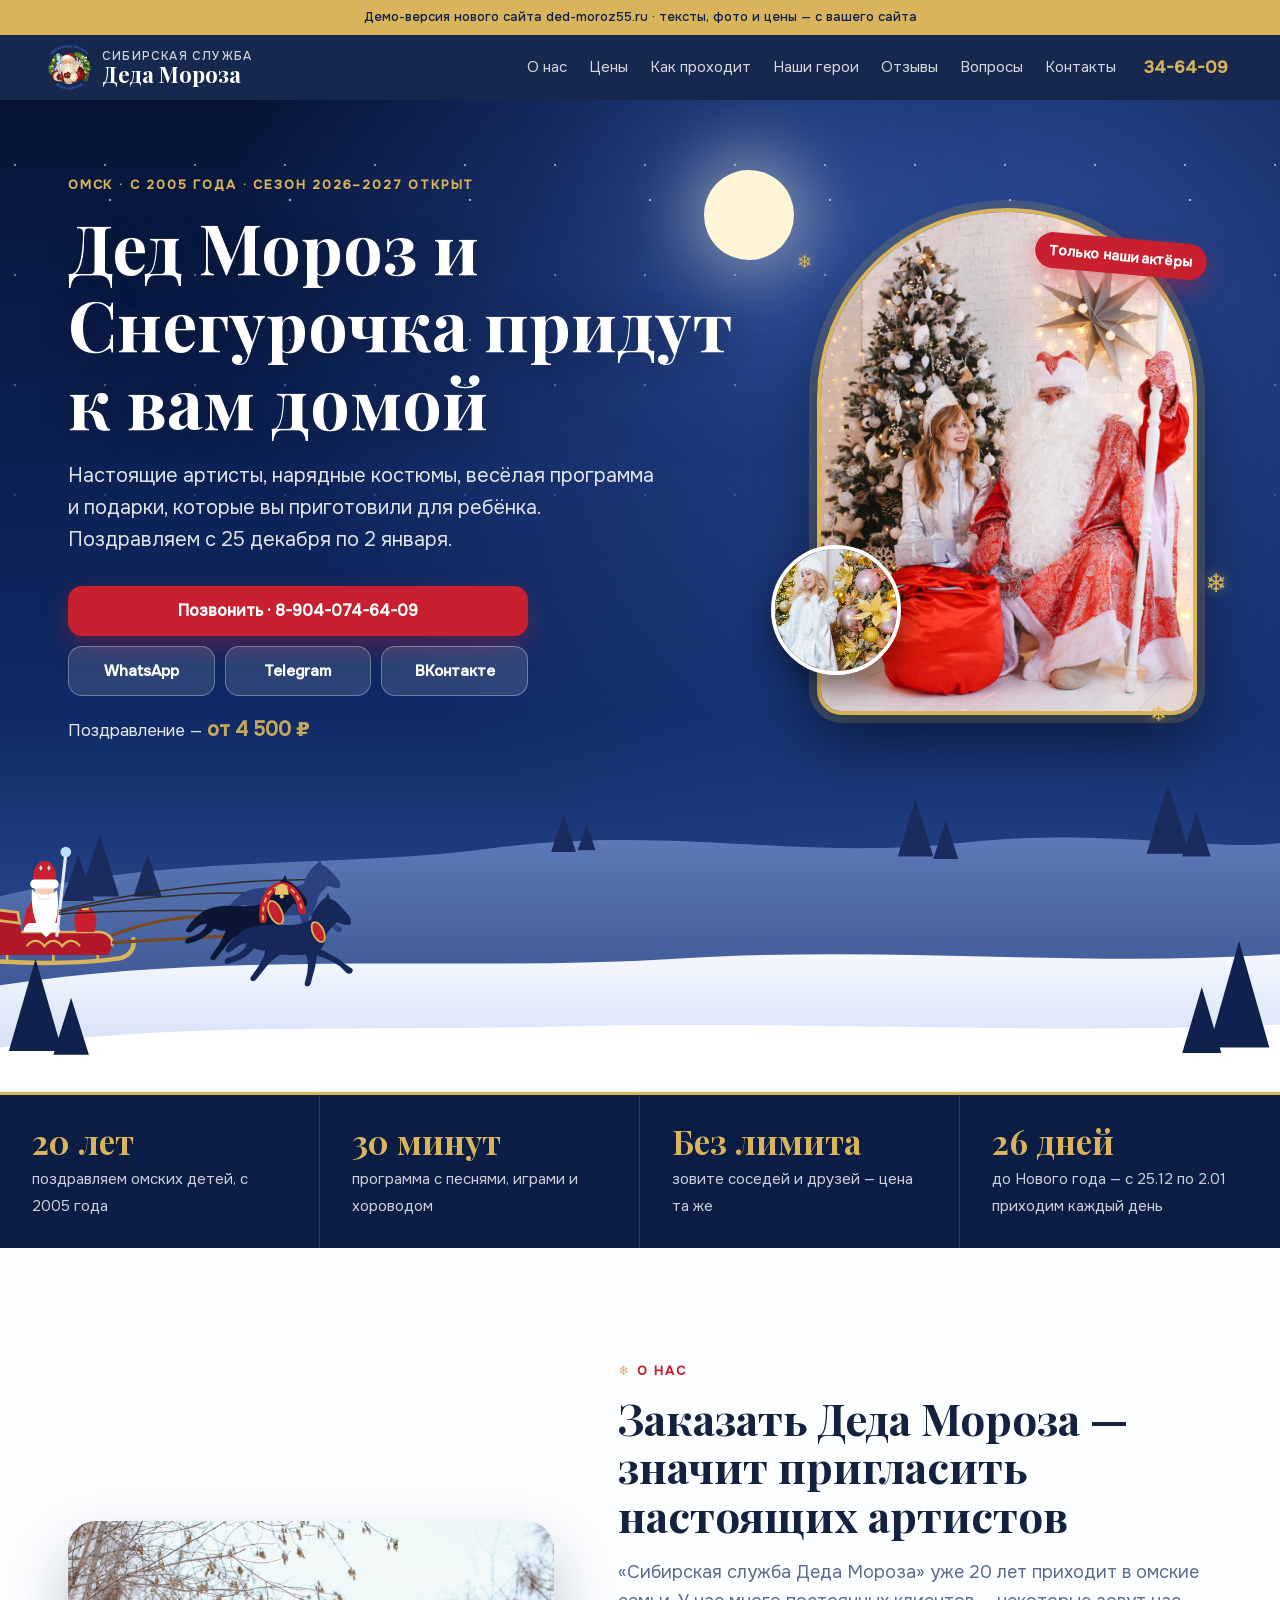
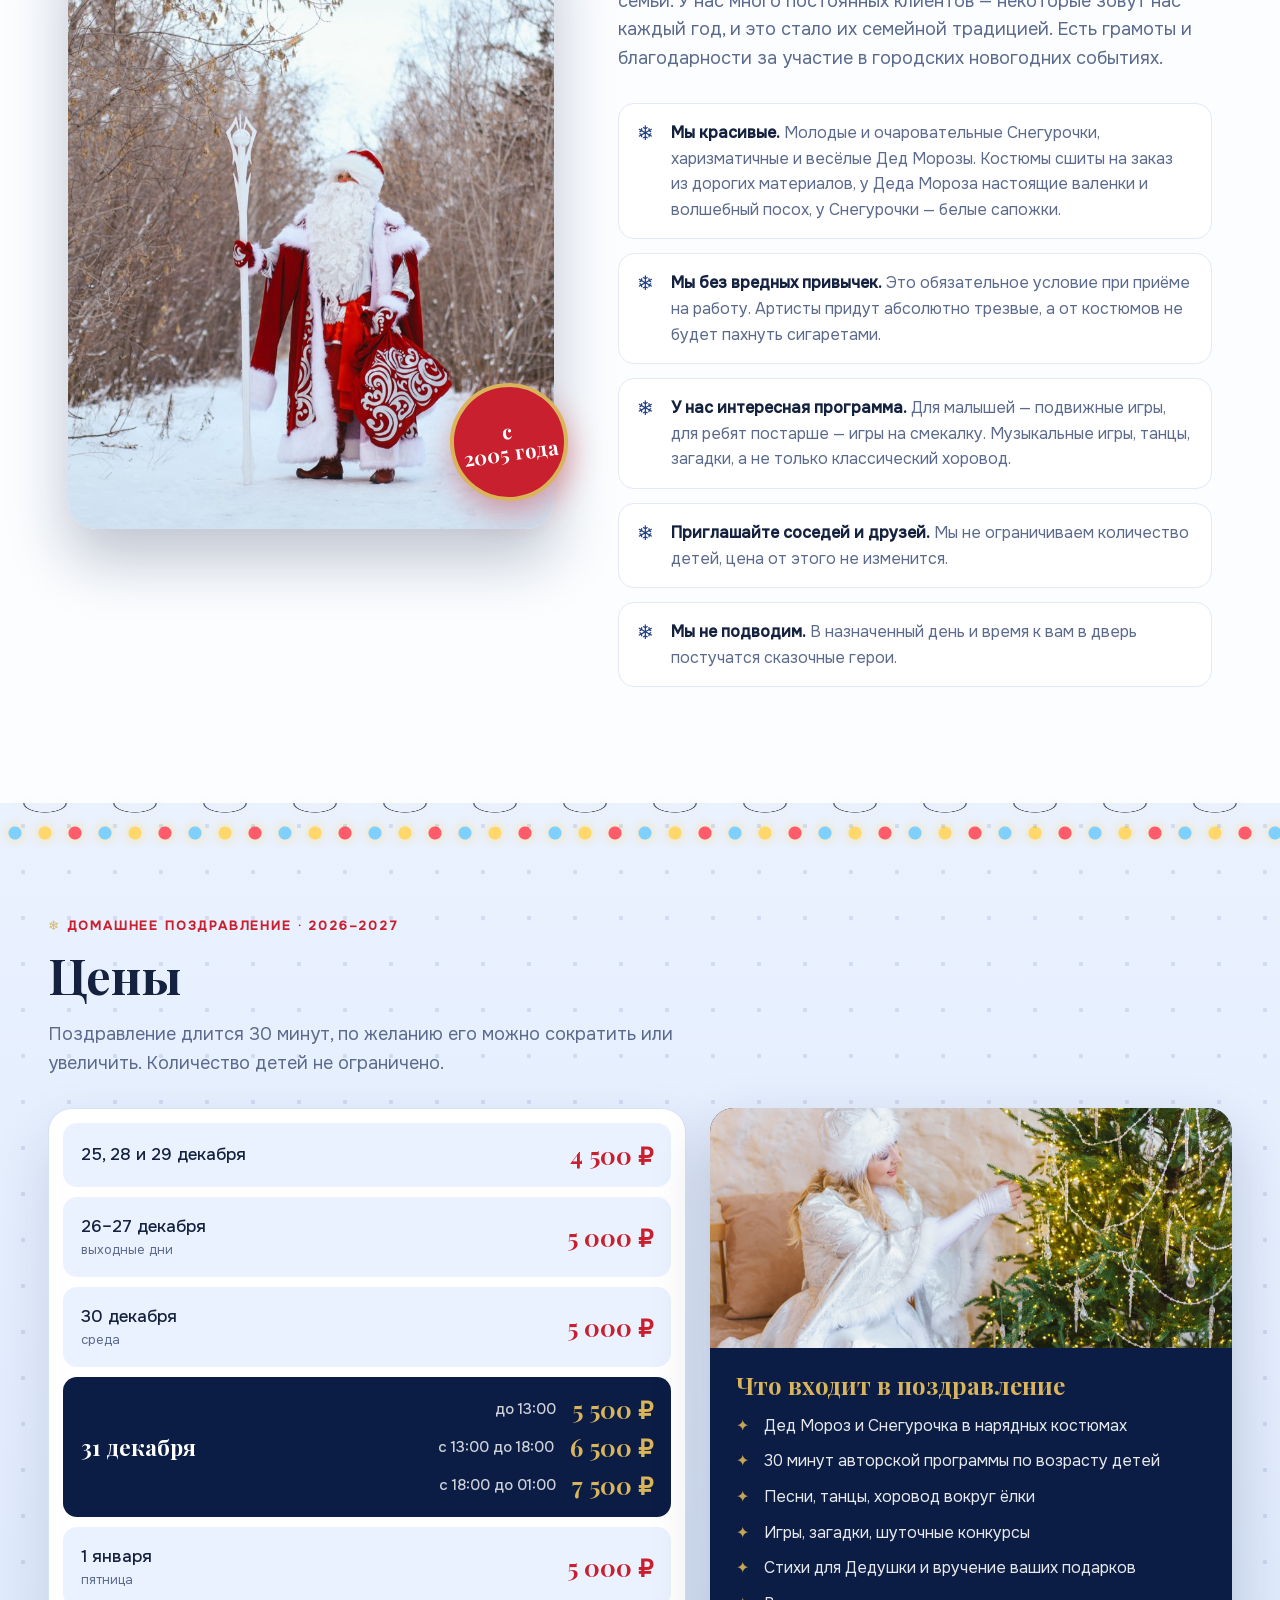
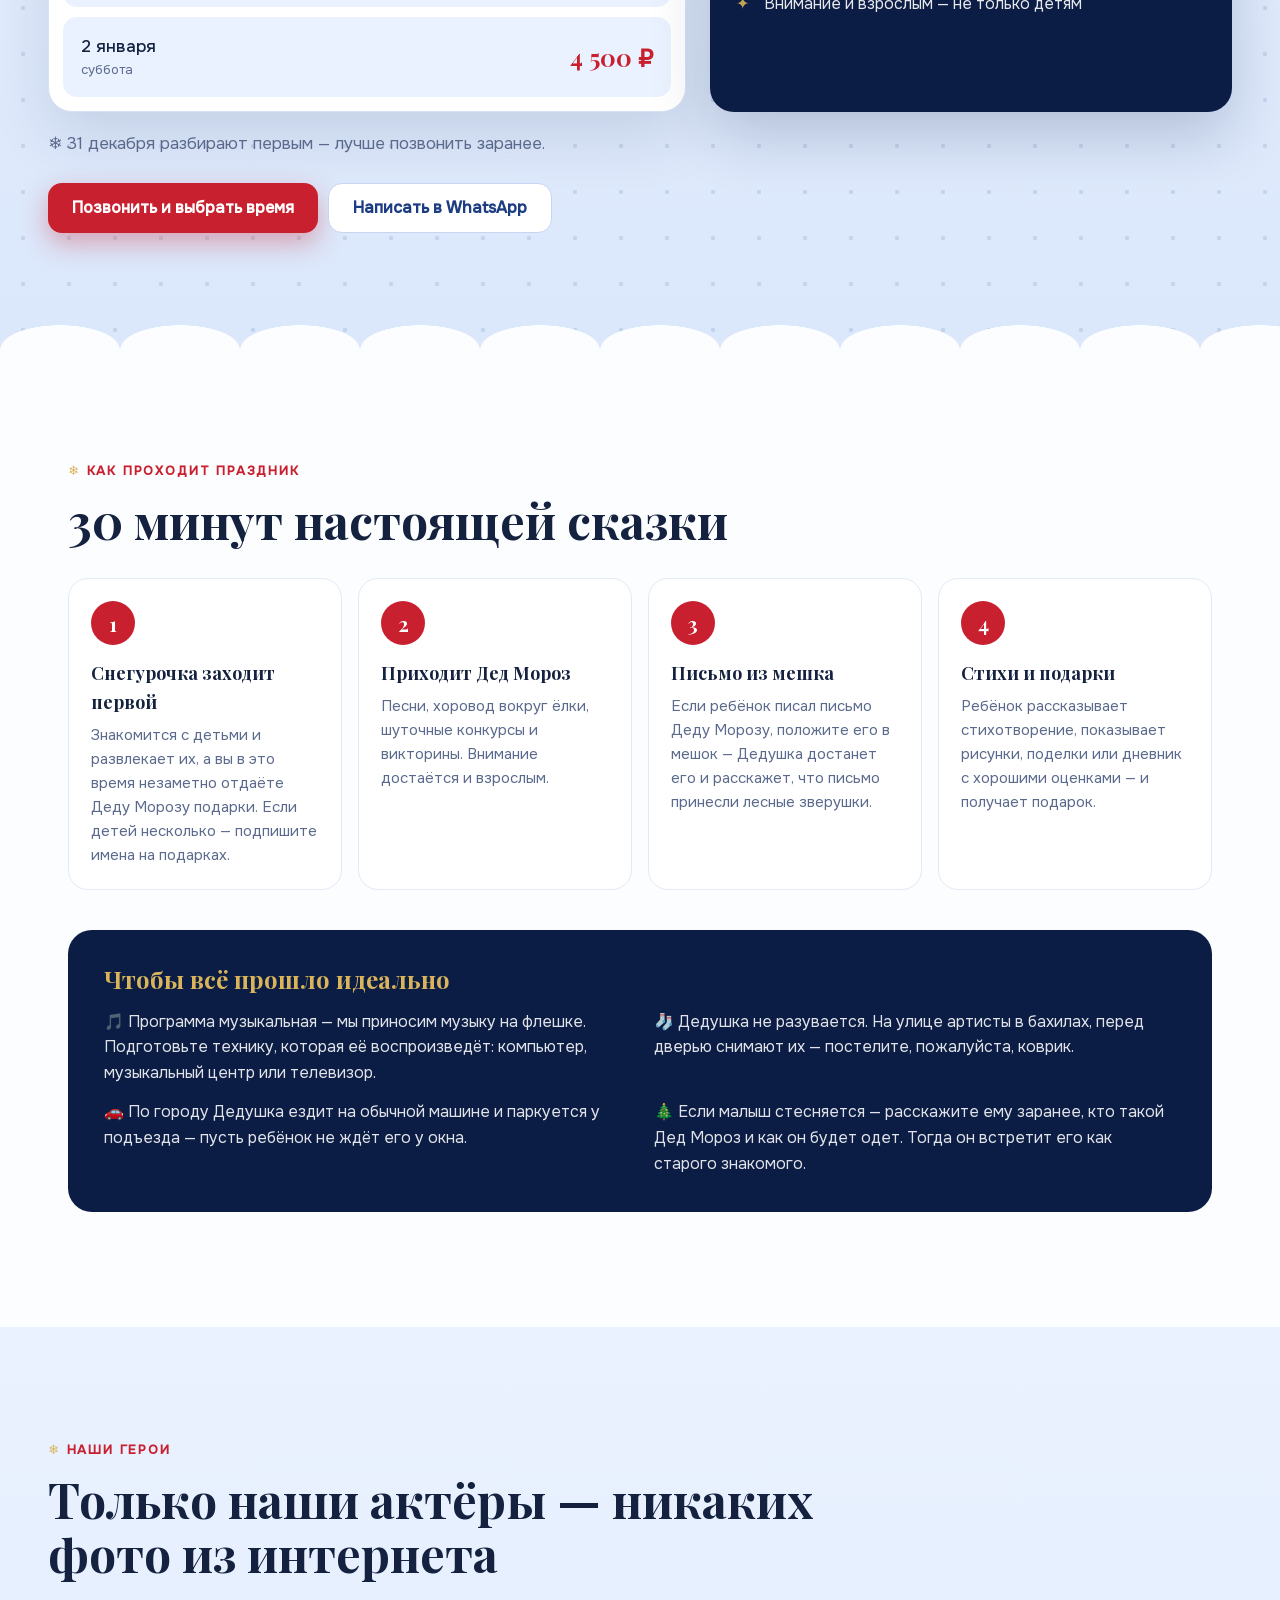
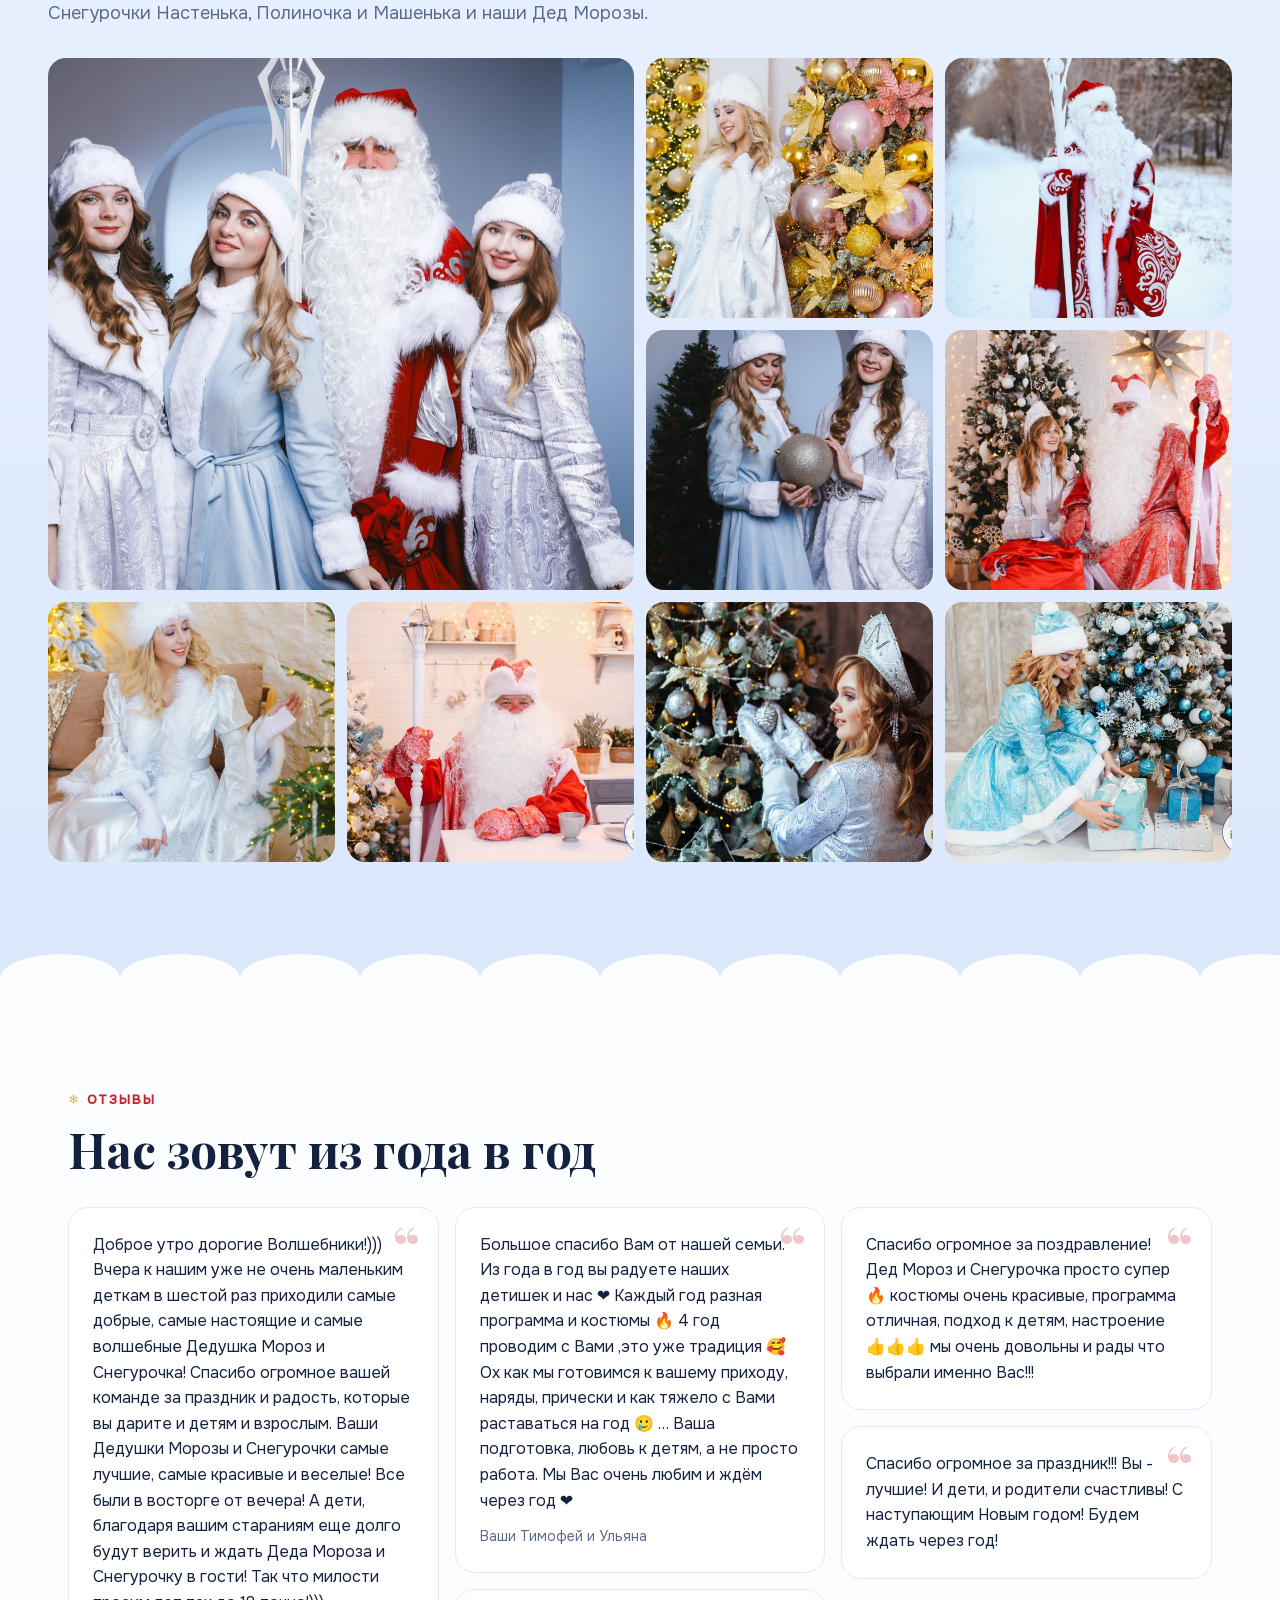
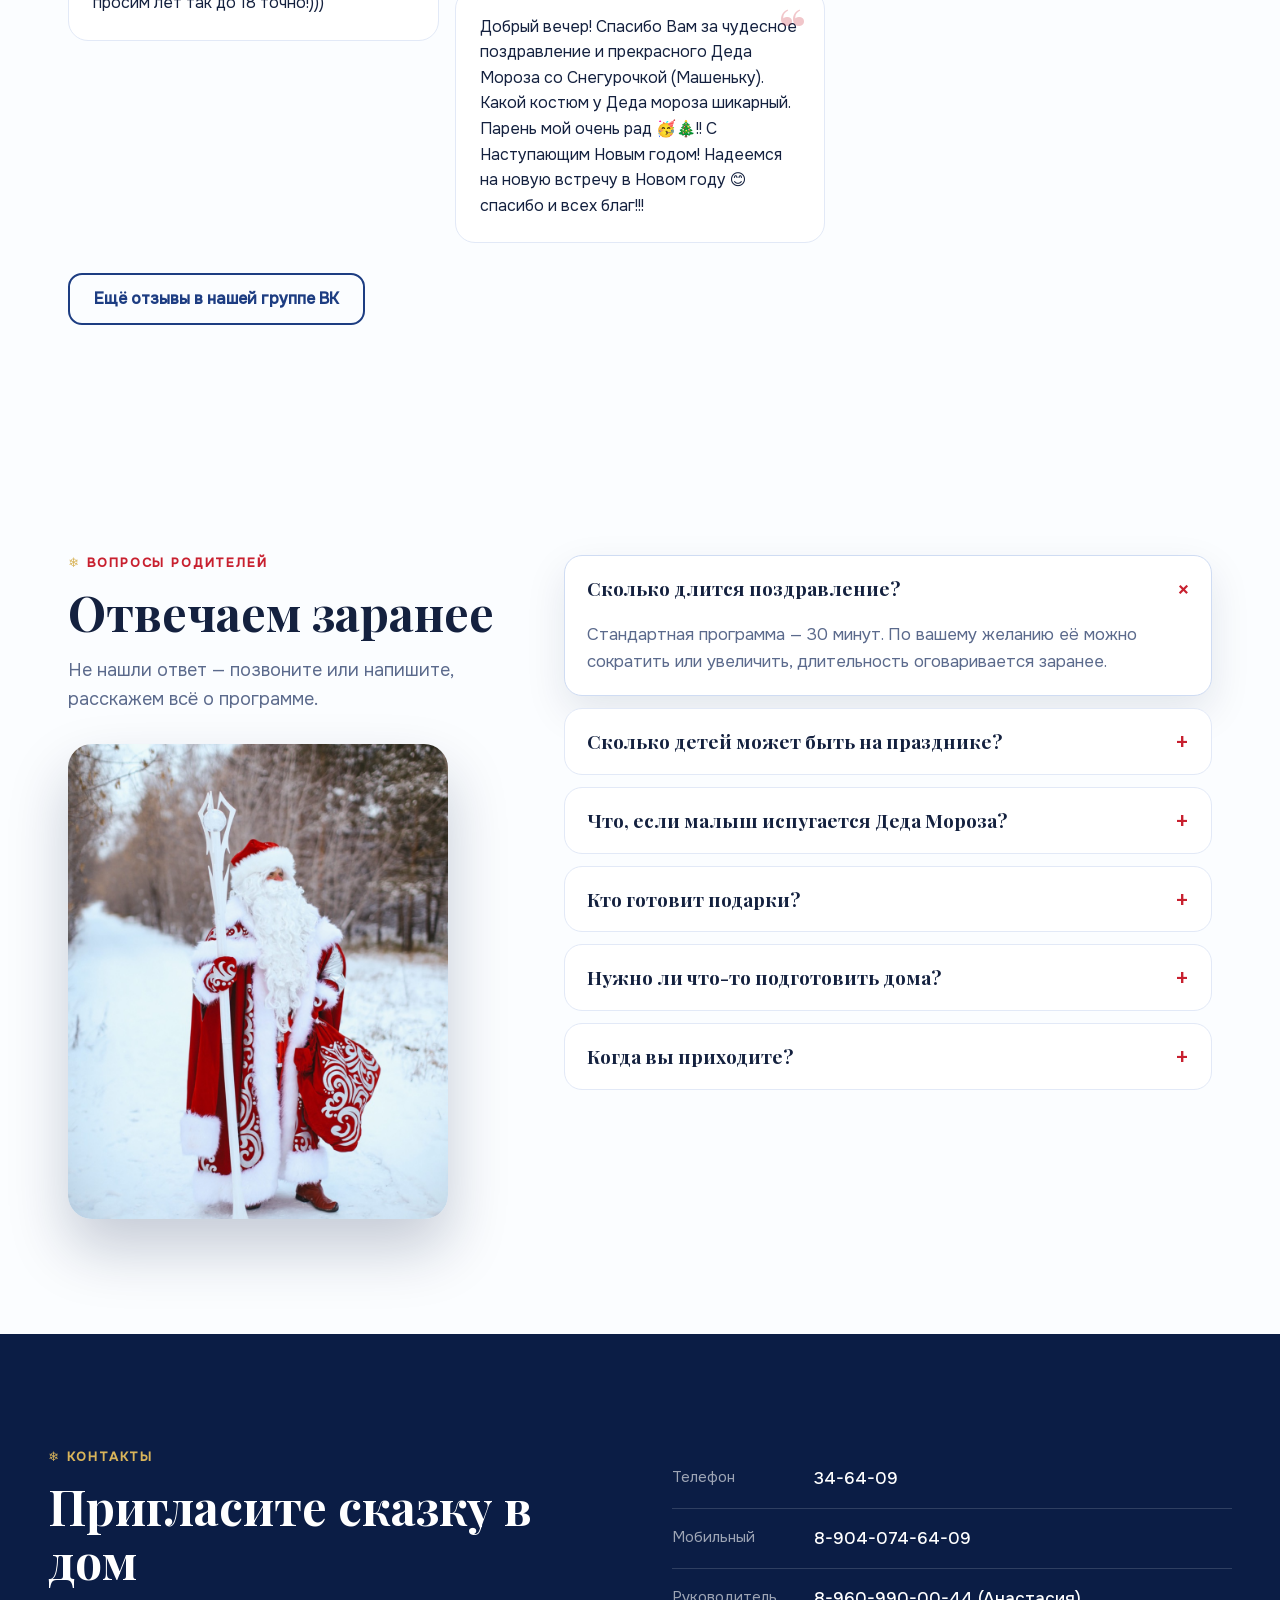
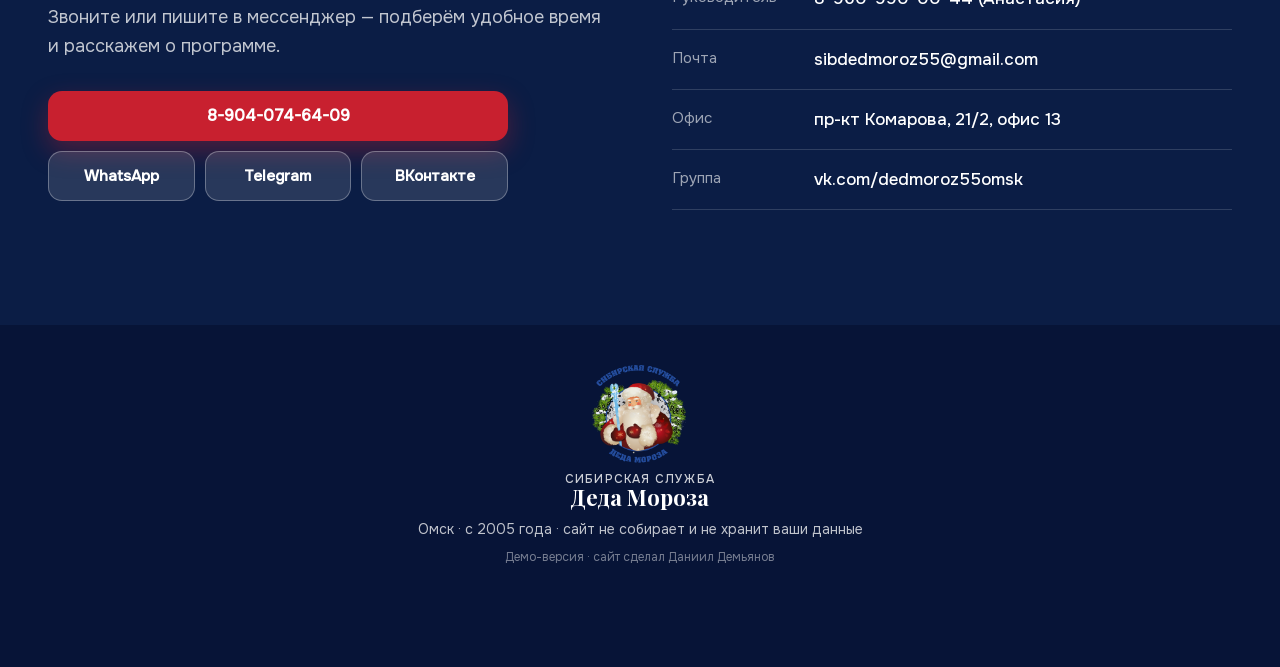
==== index.html @ 638753e9 "Add files via upload" ====
<!doctype html>
<html lang="ru">
<head>
<meta charset="utf-8">
<meta name="viewport" content="width=device-width, initial-scale=1">
<title>Дед Мороз и Снегурочка на дом в Омске — Сибирская служба Деда Мороза</title>
<meta name="description" content="Заказать Деда Мороза и Снегурочку на дом в Омске. Работаем с 2005 года. Поздравления с 25 декабря по 2 января, от 4 500 ₽. Тел. 34-64-09, 8-904-074-64-09.">
<meta property="og:title" content="Сибирская служба Деда Мороза — Омск">
<meta property="og:description" content="Дед Мороз и Снегурочка придут к вам домой. С 2005 года. От 4 500 ₽.">
<meta property="og:image" content="https://danielsque18.github.io/dedmoroz/img/ded-forest.jpg">
<meta property="og:url" content="https://danielsque18.github.io/dedmoroz/">
<meta property="og:type" content="website">
<meta name="theme-color" content="#0b1d45">
<link rel="stylesheet" href="fonts/fonts.css">
<link rel="stylesheet" href="style.css?v=20261021k">
<link rel="icon" href="img/logo.png" type="image/png">
<script type="application/ld+json">{"@context":"https://schema.org","@type":"EntertainmentBusiness","name":"Сибирская служба Деда Мороза","description":"Дед Мороз и Снегурочка на дом в Омске, с 2005 года","address":{"@type":"PostalAddress","addressLocality":"Омск","streetAddress":"пр-кт Комарова, 21/2, офис 13"},"telephone":["+7 3812 34-64-09","+7 904 074-64-09"],"email":"sibdedmoroz55@gmail.com","priceRange":"4500–7500 ₽","sameAs":["https://vk.com/dedmoroz55omsk"]}</script>
</head>
<body>

<div class="demo-bar">Демо-версия нового сайта ded-moroz55.ru · тексты, фото и цены — с вашего сайта</div>

<header class="top">
  <a href="#" class="logo"><img src="img/logo.png" alt="" class="logo-img" width="44" height="45"><span><span class="logo-s">Сибирская служба</span><span class="logo-b">Деда Мороза</span></span></a>
  <nav class="nav">
    <a href="#about">О нас</a>
    <a href="#prices">Цены</a>
    <a href="#how">Как проходит</a>
    <a href="#heroes">Наши герои</a>
    <a href="#reviews">Отзывы</a>
    <a href="#faq">Вопросы</a>
    <a href="#contacts">Контакты</a>
  </nav>
  <a href="tel:+73812346409" class="top-tel">34-64-09</a>
</header>

<main>

<!-- ПЕРВЫЙ ЭКРАН: ночь, снег, тройка -->
<section class="hero">
  <div class="moon" aria-hidden="true"></div>
  <canvas class="snow" aria-hidden="true"></canvas>
  <div class="hero-text">
   <div class="hero-copy">
    <p class="kicker">Омск · с 2005 года · сезон 2026–2027 открыт</p>
    <h1>Дед Мороз и&nbsp;Снегурочка придут к&nbsp;вам&nbsp;домой</h1>
    <p class="lead">Настоящие артисты, нарядные костюмы, весёлая программа и подарки, которые вы приготовили для ребёнка. Поздравляем с 25 декабря по 2 января.</p>
    <div class="cta">
      <a href="tel:+79040746409" class="btn btn-red">Позвонить · 8-904-074-64-09</a>
      <div class="msg">
        <a href="https://wa.me/79040746409" class="btn btn-msg" target="_blank" rel="noopener">WhatsApp</a>
        <a href="https://t.me/+79040746409" class="btn btn-msg" target="_blank" rel="noopener">Telegram</a>
        <a href="https://vk.me/dedmoroz55omsk" class="btn btn-msg" target="_blank" rel="noopener">ВКонтакте</a>
      </div>
    </div>
    <p class="price-from">Поздравление — <b>от 4 500 ₽</b></p>
   </div>
   <figure class="hero-photo">
     <div class="arch"><img src="img/pair-tree.jpg" alt="Дед Мороз и Снегурочка у ёлки"></div>
     <img class="round" src="img/sneg-gold.jpg" alt="Снегурочка">
     <figcaption>Только наши актёры</figcaption>
     <span class="flake f1">❄</span><span class="flake f2">❄</span><span class="flake f3">❄</span>
   </figure>
  </div>

  <svg class="scene" viewBox="0 0 1440 520" preserveAspectRatio="xMidYMax slice" aria-hidden="true">
    <defs>
      <radialGradient id="moonGlow" cx="50%" cy="50%" r="50%">
        <stop offset="0" stop-color="#fff7dc" stop-opacity=".55"/>
        <stop offset="1" stop-color="#fff7dc" stop-opacity="0"/>
      </radialGradient>
      <linearGradient id="snowFar" x1="0" y1="0" x2="0" y2="1">
        <stop offset="0" stop-color="#5d79b8"/><stop offset="1" stop-color="#2b437e"/>
      </linearGradient>
      <linearGradient id="snowNear" x1="0" y1="0" x2="0" y2="1">
        <stop offset="0" stop-color="#f4f8ff"/><stop offset="1" stop-color="#c9d7f2"/>
      </linearGradient>
      <!-- лошадь в галопе, смотрит вправо, копыта на y=80 -->
      <symbol id="horse" viewBox="0 0 120 84">
        <path d="M14 33 C20 27 32 25 46 26 C58 27 66 25 72 22 C74 15 78 8 84 4 L86 0 L88 5 C92 6 96 10 100 15 C104 19 106 23 104 26 C101 27 97 25 93 24 C90 27 86 31 84 36 C84 41 82 44 80 46 C86 49 94 53 100 58 L106 62 C107 65 104 67 101 65 L96 60 C90 56 84 53 77 51 C76 56 76 61 74 66 L72 74 C71 77 67 77 67 74 L69 66 C70 60 70 55 68 50 C62 51 54 51 48 50 C44 52 40 55 36 60 L28 70 C26 73 22 72 23 69 L30 59 C33 54 35 50 36 47 C32 47 28 46 26 45 C22 50 16 54 10 56 L4 58 C1 58 1 54 4 53 L10 51 C15 49 19 45 20 41 C16 41 12 43 8 47 C5 50 1 48 3 45 C6 40 10 36 14 33 Z"/>
        <path d="M84 6 C80 10 76 16 74 22 C78 18 82 16 86 15 C83 13 82 10 84 6 Z" class="mane"/>
      </symbol>
    </defs>


    <!-- дальние холмы и ели -->
    <path d="M0 300 C200 250 380 270 560 245 C760 220 900 260 1080 240 C1240 222 1360 250 1440 240 V520 H0 Z" fill="url(#snowFar)"/>
    <g fill="#1a2c5e">
      <path d="M90 300 l22 -70 l22 70 Z M70 305 l18 -52 l18 52 Z M150 300 l16 -48 l16 48 Z"/>
      <path d="M1010 255 l20 -64 l20 64 Z M1050 258 l14 -44 l14 44 Z M1290 252 l24 -78 l24 78 Z M1330 255 l16 -50 l16 50 Z"/>
      <path d="M620 250 l14 -42 l14 42 Z M650 248 l10 -30 l10 30 Z"/>
    </g>

    <!-- дорога тройки -->
    <path d="M0 400 C260 360 520 385 760 370 C1000 355 1220 380 1440 365 V520 H0 Z" fill="url(#snowNear)"/>

    <!-- тройка едет слева направо -->
    <g class="troika">
      <g class="troika-in">
        <!-- снежная пыль за санями -->
        <g class="dust" fill="#ffffff">
          <circle cx="-30" cy="368" r="14" opacity=".55"/><circle cx="-60" cy="372" r="10" opacity=".4"/><circle cx="-88" cy="366" r="7" opacity=".3"/>
        </g>
        <!-- сани -->
        <g class="sleigh">
          <path d="M-14 372 C30 376 90 376 132 370 C146 368 152 358 150 348" fill="none" stroke="#d9b45a" stroke-width="5" stroke-linecap="round"/>
          <path d="M-4 366 L-10 326 C-11 318 -4 314 4 316 L20 318 L24 340 L110 340 C120 340 128 346 126 356 L122 366 Z" fill="#b3172a"/>
          <path d="M-10 326 C-11 318 -4 314 4 316 L20 318 L22 330 Z M24 340 L110 340 C120 340 128 346 126 356" fill="none" stroke="#d9b45a" stroke-width="3"/>
          <path d="M8 366 V372 M60 366 V374 M110 366 V372" stroke="#d9b45a" stroke-width="3"/>
          <path d="M30 356 c6 -8 14 -8 20 0 c6 -8 14 -8 20 0 c6 -8 14 -8 20 0" fill="none" stroke="#d9b45a" stroke-width="2.5"/>
          <!-- Дед Мороз -->
          <path d="M26 340 C26 320 32 304 44 300 C56 298 64 306 66 322 L68 340 Z" fill="#c8202f"/>
          <path d="M26 340 C27 334 30 330 34 330 L64 330 C66 333 67 336 68 340 Z" fill="#f4f8ff"/>
          <circle cx="50" cy="292" r="11" fill="#f2cfb3"/>
          <path d="M36 292 C34 318 42 338 52 346 C62 338 68 318 64 293 C58 300 42 300 36 292 Z" fill="#ffffff"/>
          <path d="M43 300 C46 304 56 304 58 300" fill="none" stroke="#e6ecf7" stroke-width="2"/>
          <path d="M37 284 C36 268 43 260 50 260 C58 260 65 268 63 284 Z" fill="#c8202f"/>
          <path d="M44 268 l2 -3 l2 3 l-2 3 Z M53 268 l2 -3 l2 3 l-2 3 Z" fill="#bfe1ff"/>
          <rect x="34" y="281" width="32" height="10" rx="5" fill="#ffffff"/>
          <path d="M74 252 L64 344" stroke="#e9eef9" stroke-width="3.5" stroke-linecap="round"/>
          <circle cx="74" cy="250" r="6" fill="#bfe1ff"/>
          <!-- мешок -->
          <path d="M86 340 C80 324 86 312 96 312 C106 312 112 324 106 340 Z" fill="#c8202f"/>
          <path d="M92 314 L100 314" stroke="#d9b45a" stroke-width="3"/>
        </g>
        <!-- оглобли и вожжи -->
        <path d="M126 352 L300 342 M126 344 C190 318 260 318 300 330" fill="none" stroke="#7a4a22" stroke-width="3.5"/>
        <path d="M66 318 C160 296 280 292 338 300 M66 320 C180 312 320 318 382 318 M66 316 C170 290 300 278 372 282" fill="none" stroke="#2e2213" stroke-width="1.6" opacity=".85"/>
        <!-- пристяжная дальняя -->
        <g class="horse h3"><use href="#horse" x="252" y="258" width="150" height="105"/></g>
        <!-- коренник: хомут, дуга с колокольчиком -->
        <g class="horse h1">
          <use href="#horse" x="206" y="276" width="160" height="112"/>
          <ellipse cx="310" cy="318" rx="7" ry="14" fill="#c8202f" stroke="#d9b45a" stroke-width="2" transform="rotate(-25 310 318)"/>
          <path d="M296 326 C292 286 330 270 340 316" fill="none" stroke="#c8202f" stroke-width="8" stroke-linecap="round"/>
          <path d="M296 326 C292 286 330 270 340 316" fill="none" stroke="#d9b45a" stroke-width="2.2" stroke-dasharray="4 6" stroke-linecap="round"/>
          <g class="bell"><path d="M316 286 C311 286 310 293 309 298 L325 298 C324 293 323 286 318 286 Z" fill="#e7c46a"/><circle cx="317" cy="300" r="2.4" fill="#e7c46a"/></g>
        </g>
        <!-- пристяжная ближняя -->
        <g class="horse h2"><use href="#horse" x="250" y="296" width="166" height="116"/>
          <ellipse cx="358" cy="340" rx="6" ry="12" fill="#c8202f" stroke="#d9b45a" stroke-width="2" transform="rotate(-25 358 340)"/>
        </g>
      </g>
    </g>

    <!-- ближний сугроб и ёлки по краям -->
    <path d="M0 470 C200 440 420 452 640 446 C900 440 1180 456 1440 444 V520 H0 Z" fill="#ffffff"/>
    <g fill="#0f214c">
      <path d="M1360 470 l34 -120 l34 120 Z M1330 476 l22 -74 l22 74 Z"/>
      <path d="M10 474 l30 -104 l30 104 Z M60 478 l20 -64 l20 64 Z"/>
    </g>
  </svg>
</section>

<!-- ЦИФРЫ -->
<section class="facts">
  <div><b>20 лет</b><span>поздравляем омских детей, с 2005 года</span></div>
  <div><b>30 минут</b><span>программа с песнями, играми и хороводом</span></div>
  <div><b>Без лимита</b><span>зовите соседей и друзей — цена та же</span></div>
  <div><b id="nyDays">—</b><span>до Нового года — с 25.12 по 2.01 приходим каждый день</span></div>
</section>

<!-- О НАС -->
<section data-reveal id="about" class="sec">
  <div class="about">
    <div class="about-pic"><img src="img/ded-forest.jpg" alt="Дед Мороз в зимнем лесу" loading="lazy"><span class="badge">с 2005<br>года</span></div>
    <div>
      <p class="kicker">О нас</p>
      <h2>Заказать Деда Мороза — значит пригласить настоящих артистов</h2>
      <p class="txt">«Сибирская служба Деда Мороза» уже 20 лет приходит в омские семьи. У нас много постоянных клиентов — некоторые зовут нас каждый год, и это стало их семейной традицией. Есть грамоты и благодарности за участие в городских новогодних событиях.</p>
      <ul class="pluses">
        <li><b>Мы красивые.</b> Молодые и очаровательные Снегурочки, харизматичные и весёлые Дед Морозы. Костюмы сшиты на заказ из дорогих материалов, у Деда Мороза настоящие валенки и волшебный посох, у Снегурочки — белые сапожки.</li>
        <li><b>Мы без вредных привычек.</b> Это обязательное условие при приёме на работу. Артисты придут абсолютно трезвые, а от костюмов не будет пахнуть сигаретами.</li>
        <li><b>У нас интересная программа.</b> Для малышей — подвижные игры, для ребят постарше — игры на смекалку. Музыкальные игры, танцы, загадки, а не только классический хоровод.</li>
        <li><b>Приглашайте соседей и друзей.</b> Мы не ограничиваем количество детей, цена от этого не изменится.</li>
        <li><b>Мы не подводим.</b> В назначенный день и время к вам в дверь постучатся сказочные герои.</li>
      </ul>
    </div>
  </div>
</section>

<!-- ЦЕНЫ -->
<section data-reveal id="prices" class="sec sec-blue">
  <div class="garland" aria-hidden="true"></div>
  <div class="snowflakes" aria-hidden="true"></div>
  <div class="sec-in">
    <p class="kicker">Домашнее поздравление · 2026–2027</p>
    <h2>Цены</h2>
    <p class="txt">Поздравление длится 30 минут, по желанию его можно сократить или увеличить. Количество детей не ограничено.</p>
    <div class="price-grid">
    <div class="prices">
      <div class="pr"><span>25, 28 и 29 декабря</span><b>4 500 ₽</b></div>
      <div class="pr"><span>26–27 декабря <small>выходные</small></span><b>5 000 ₽</b></div>
      <div class="pr"><span>30 декабря</span><b>5 000 ₽</b></div>
      <div class="pr pr-31">
        <span class="d31">31 декабря</span>
        <div class="t31">
          <div><span>до 13:00</span><b>5 500 ₽</b></div>
          <div><span>с 13:00 до 18:00</span><b>6 500 ₽</b></div>
          <div><span>с 18:00 до 01:00</span><b>7 500 ₽</b></div>
        </div>
      </div>
      <div class="pr"><span>1 января</span><b>5 000 ₽</b></div>
      <div class="pr"><span>2 января</span><b>4 500 ₽</b></div>
    </div>
    <aside class="incl">
      <img src="img/sneg-fir.jpg" alt="Снегурочка у ёлки" loading="lazy">
      <div class="incl-in">
        <h3>Что входит в поздравление</h3>
        <ul>
          <li>Дед Мороз и Снегурочка в нарядных костюмах</li>
          <li>30 минут авторской программы по возрасту детей</li>
          <li>Песни, танцы, хоровод вокруг ёлки</li>
          <li>Игры, загадки, шуточные конкурсы</li>
          <li>Стихи для Дедушки и вручение ваших подарков</li>
          <li>Внимание и взрослым — не только детям</li>
        </ul>
      </div>
    </aside>
    </div>
    <p class="hint">❄ 31 декабря разбирают первым — лучше позвонить заранее.</p>
    <div class="cta cta-center">
      <a href="tel:+79040746409" class="btn btn-red">Позвонить и выбрать время</a>
      <a href="https://wa.me/79040746409" class="btn btn-msg" target="_blank" rel="noopener">Написать в WhatsApp</a>
    </div>
  </div>
</section>

<!-- КАК ПРОХОДИТ -->
<section data-reveal id="how" class="sec">
  <p class="kicker">Как проходит праздник</p>
  <h2>30 минут настоящей сказки</h2>
  <ol class="steps">
    <li><span>1</span><div><b>Снегурочка заходит первой</b>Знакомится с детьми и развлекает их, а вы в это время незаметно отдаёте Деду Морозу подарки. Если детей несколько — подпишите имена на подарках.</div></li>
    <li><span>2</span><div><b>Приходит Дед Мороз</b>Песни, хоровод вокруг ёлки, шуточные конкурсы и викторины. Внимание достаётся и взрослым.</div></li>
    <li><span>3</span><div><b>Письмо из мешка</b>Если ребёнок писал письмо Деду Морозу, положите его в мешок — Дедушка достанет его и расскажет, что письмо принесли лесные зверушки.</div></li>
    <li><span>4</span><div><b>Стихи и подарки</b>Ребёнок рассказывает стихотворение, показывает рисунки, поделки или дневник с хорошими оценками — и получает подарок.</div></li>
  </ol>
  <div class="tips">
    <h3>Чтобы всё прошло идеально</h3>
    <ul>
      <li>🎵 Программа музыкальная — мы приносим музыку на флешке. Подготовьте технику, которая её воспроизведёт: компьютер, музыкальный центр или телевизор.</li>
      <li>🧦 Дедушка не разувается. На улице артисты в бахилах, перед дверью снимают их — постелите, пожалуйста, коврик.</li>
      <li>🚗 По городу Дедушка ездит на обычной машине и паркуется у подъезда — пусть ребёнок не ждёт его у окна.</li>
      <li>🎄 Если малыш стесняется — расскажите ему заранее, кто такой Дед Мороз и как он будет одет. Тогда он встретит его как старого знакомого.</li>
    </ul>
  </div>
</section>

<!-- НАШИ ГЕРОИ -->
<section data-reveal id="heroes" class="sec sec-blue">
  <div class="sec-in">
    <p class="kicker">Наши герои</p>
    <h2>Только наши актёры — никаких фото из интернета</h2>
    <p class="txt">Снегурочки Настенька, Полиночка и Машенька и наши Дед Морозы.</p>
    <div class="gallery">
      <img src="img/trio.jpg" alt="Дед Мороз и две Снегурочки" loading="lazy" class="g-wide">
      <img src="img/sneg-gold.jpg" alt="Снегурочка у ёлки" loading="lazy">
      <img src="img/ded-snow.jpg" alt="Дед Мороз в снегу" loading="lazy">
      <img src="img/sneg-ball.jpg" alt="Две Снегурочки с ёлочным шаром" loading="lazy">
      <img src="img/pair-tree.jpg" alt="Дед Мороз и Снегурочка у ёлки" loading="lazy">
      <img src="img/sneg-white.jpg" alt="Снегурочка в белом" loading="lazy">
      <img src="img/ded-home.jpg" alt="Дед Мороз" loading="lazy">
      <img src="img/sneg-tree.jpg" alt="Снегурочка" loading="lazy">
      <img src="img/sneg-gifts.jpg" alt="Снегурочка с подарками" loading="lazy">
    </div>
  </div>
</section>

<!-- ОТЗЫВЫ -->
<section data-reveal id="reviews" class="sec">
  <p class="kicker">Отзывы</p>
  <h2>Нас зовут из года в год</h2>
  <div class="revs">
    <blockquote><p>Доброе утро дорогие Волшебники!))) Вчера к нашим уже не очень маленьким деткам в шестой раз приходили самые добрые, самые настоящие и самые волшебные Дедушка Мороз и Снегурочка! Спасибо огромное вашей команде за праздник и радость, которые вы дарите и детям и взрослым. Ваши Дедушки Морозы и Снегурочки самые лучшие, самые красивые и веселые! Все были в восторге от вечера! А дети, благодаря вашим стараниям еще долго будут верить и ждать Деда Мороза и Снегурочку в гости! Так что милости просим лет так до 18 точно!)))</p></blockquote>
    <blockquote><p>Большое спасибо Вам от нашей семьи. Из года в год вы радуете наших детишек и нас ❤️ Каждый год разная программа и костюмы 🔥 4 год проводим с Вами ,это уже традиция 🥰 Ох как мы готовимся к вашему приходу, наряды, прически и как тяжело с Вами раставаться на год 🥲 … Ваша подготовка, любовь к детям, а не просто работа. Мы Вас очень любим и ждём через год ❤️</p><cite>Ваши Тимофей и Ульяна</cite></blockquote>
    <blockquote><p>Добрый вечер! Спасибо Вам за чудесное поздравление и прекрасного Деда Мороза со Снегурочкой (Машеньку). Какой костюм у Деда мороза шикарный. Парень мой очень рад 🥳🎄!! С Наступающим Новым годом! Надеемся на новую встречу в Новом году 😊 спасибо и всех благ!!!</p></blockquote>
    <blockquote><p>Спасибо огромное за поздравление! Дед Мороз и Снегурочка просто супер 🔥 костюмы очень красивые, программа отличная, подход к детям, настроение 👍👍👍 мы очень довольны и рады что выбрали именно Вас!!!</p></blockquote>
    <blockquote><p>Спасибо огромное за праздник!!! Вы - лучшие! И дети, и родители счастливы! С наступающим Новым годом! Будем ждать через год!</p></blockquote>
  </div>
  <a href="https://vk.com/dedmoroz55omsk" class="btn btn-line" target="_blank" rel="noopener">Ещё отзывы в нашей группе ВК</a>
</section>

<!-- ВОПРОСЫ -->
<section data-reveal id="faq" class="sec">
  <div class="faq-wrap">
    <div>
      <p class="kicker">Вопросы родителей</p>
      <h2>Отвечаем заранее</h2>
      <p class="txt">Не нашли ответ — позвоните или напишите, расскажем всё о программе.</p>
      <img src="img/ded-snow.jpg" alt="Дед Мороз" class="faq-pic" loading="lazy">
    </div>
    <div class="faq">
      <details open><summary>Сколько длится поздравление?</summary><p>Стандартная программа — 30 минут. По вашему желанию её можно сократить или увеличить, длительность оговаривается заранее.</p></details>
      <details><summary>Сколько детей может быть на празднике?</summary><p>Мы не ограничиваем количество детей. Приглашайте детей друзей и соседей — цена от этого не изменится.</p></details>
      <details><summary>Что, если малыш испугается Деда Мороза?</summary><p>Артисты всегда найдут слова, чтобы через несколько минут ребёнок заулыбался. А заранее расскажите малышу, кто такой Дед Мороз, где он живёт и как будет одет — тогда он встретит его как старого знакомого.</p></details>
      <details><summary>Кто готовит подарки?</summary><p>Подарки готовите вы. Пока Снегурочка знакомится с детьми, незаметно отдайте их Деду Морозу. Если детей несколько — подпишите имена на обратной стороне подарков.</p></details>
      <details><summary>Нужно ли что-то подготовить дома?</summary><p>Программа музыкальная: мы приносим музыку на флешке, подготовьте технику, которая её воспроизведёт. Дедушка не разувается — перед входом снимает бахилы, поэтому постелите коврик у двери.</p></details>
      <details><summary>Когда вы приходите?</summary><p>Каждый день с 25 декабря по 2 января. 31 декабря разбирают первым, поэтому на него лучше договориться заранее.</p></details>
    </div>
  </div>
</section>

<!-- КОНТАКТЫ -->
<section data-reveal id="contacts" class="sec sec-night">
  <div class="sec-in contacts">
    <div>
      <p class="kicker">Контакты</p>
      <h2>Пригласите сказку в дом</h2>
      <p class="txt">Звоните или пишите в мессенджер — подберём удобное время и расскажем о программе.</p>
      <div class="cta">
        <a href="tel:+79040746409" class="btn btn-red">8-904-074-64-09</a>
        <div class="msg">
          <a href="https://wa.me/79040746409" class="btn btn-msg" target="_blank" rel="noopener">WhatsApp</a>
          <a href="https://t.me/+79040746409" class="btn btn-msg" target="_blank" rel="noopener">Telegram</a>
          <a href="https://vk.me/dedmoroz55omsk" class="btn btn-msg" target="_blank" rel="noopener">ВКонтакте</a>
        </div>
      </div>
    </div>
    <ul class="clist">
      <li><span>Телефон</span><a href="tel:+73812346409">34-64-09</a></li>
      <li><span>Мобильный</span><a href="tel:+79040746409">8-904-074-64-09</a></li>
      <li><span>Руководитель</span><a href="tel:+79609900044">8-960-990-00-44 (Анастасия)</a></li>
      <li><span>Почта</span><a href="mailto:sibdedmoroz55@gmail.com">sibdedmoroz55@gmail.com</a></li>
      <li><span>Офис</span><a href="https://yandex.ru/maps/?text=%D0%9E%D0%BC%D1%81%D0%BA%2C%20%D0%BF%D1%80%D0%BE%D1%81%D0%BF%D0%B5%D0%BA%D1%82%20%D0%9A%D0%BE%D0%BC%D0%B0%D1%80%D0%BE%D0%B2%D0%B0%2021%2F2" target="_blank" rel="noopener">пр-кт Комарова, 21/2, офис 13</a></li>
      <li><span>Группа</span><a href="https://vk.com/dedmoroz55omsk" target="_blank" rel="noopener">vk.com/dedmoroz55omsk</a></li>
    </ul>
  </div>
</section>

</main>

<footer class="foot">
  <img src="img/logo.png" alt="Логотип Сибирской службы Деда Мороза" class="foot-logo" width="96" height="99" loading="lazy">
  <p class="logo"><span><span class="logo-s">Сибирская служба</span><span class="logo-b">Деда Мороза</span></span></p>
  <p>Омск · с 2005 года · сайт не собирает и не хранит ваши данные</p>
  <p class="made">Демо-версия · сайт сделал Даниил Демьянов</p>
</footer>

<div class="lb" id="lb" hidden><button class="lb-x" aria-label="Закрыть">×</button><img alt=""></div>

<div class="fab">
  <a href="tel:+79040746409">Позвонить</a>
  <a href="https://wa.me/79040746409" target="_blank" rel="noopener">WhatsApp</a>
</div>

<script src="data/content.js?v=20261021k"></script>
<script src="render.js?v=20261021k"></script>
<script src="script.js?v=20261021k"></script>
</body>
</html>
---- fonts/fonts.css ----
/* Шрифты лежат рядом с сайтом (не грузятся с Google) */
@font-face { font-family: 'Onest'; font-style: normal; font-weight: 400 500; font-display: swap; src: url("onest-cyrillic.woff2") format("woff2"); unicode-range: U+0301, U+0400-045F, U+0490-0491, U+04B0-04B1, U+2116; }
@font-face { font-family: 'Onest'; font-style: normal; font-weight: 400 500; font-display: swap; src: url("onest-latin.woff2") format("woff2"); unicode-range: U+0000-00FF, U+0131, U+0152-0153, U+02BB-02BC, U+02C6, U+02DA, U+02DC, U+0304, U+0308, U+0329, U+2000-206F, U+20AC, U+2122, U+2191, U+2193, U+2212, U+2215, U+FEFF, U+FFFD; }
@font-face { font-family: 'Playfair'; font-style: normal; font-weight: 500 800; font-display: swap; src: url("playfair-cyrillic.woff2") format("woff2"); unicode-range: U+0301, U+0400-045F, U+0490-0491, U+04B0-04B1, U+2116; }
@font-face { font-family: 'Playfair'; font-style: normal; font-weight: 500 800; font-display: swap; src: url("playfair-latin.woff2") format("woff2"); unicode-range: U+0000-00FF, U+0131, U+0152-0153, U+02BB-02BC, U+02C6, U+02DA, U+02DC, U+0304, U+0308, U+0329, U+2000-206F, U+20AC, U+2122, U+2191, U+2193, U+2212, U+2215, U+FEFF, U+FFFD; }
---- style.css ----
:root{
  --night:#0b1d45; --night2:#132b62; --blue:#1d3d82; --ice:#eaf2ff; --snow:#fbfdff;
  --red:#c8202f; --red2:#a8182a; --gold:#d9b45a; --ink:#14213f; --muted:#5b6a8c;
  --h:'Playfair',Georgia,serif; --b:'Onest',system-ui,sans-serif;
}
*{box-sizing:border-box;margin:0;padding:0}
html{scroll-behavior:smooth;scroll-padding-top:76px}
body{background:var(--snow);color:var(--ink);font:17px/1.6 var(--b);overflow-x:hidden}
img{max-width:100%;display:block}
a{color:inherit}
h1,h2,h3{font-family:var(--h);font-weight:700;line-height:1.12}
.kicker{font:600 13px/1.3 var(--b);text-transform:uppercase;letter-spacing:.14em;color:var(--red);margin-bottom:14px}

.demo-bar{background:var(--gold);color:var(--night);text-align:center;font-size:13px;font-weight:500;padding:7px 16px}

/* шапка */
.top{position:sticky;top:0;z-index:20;display:flex;align-items:center;gap:24px;padding:10px clamp(16px,4vw,48px);background:rgba(11,29,69,.95);color:#fff}
.logo{display:flex;align-items:center;gap:10px;text-decoration:none;line-height:1.05}
.logo>span{display:flex;flex-direction:column}
.logo-img{width:44px;height:auto}
.logo-s{font:500 11px/1.2 var(--b);text-transform:uppercase;letter-spacing:.16em;opacity:.8}
.logo-b{font:700 22px/1.05 var(--h);color:#fff}
.nav{display:flex;gap:22px;margin-left:auto}
.nav a{text-decoration:none;font-size:15px;opacity:.82}
.nav a:hover{opacity:1;color:var(--gold)}
.top-tel{font-weight:600;text-decoration:none;color:var(--gold);white-space:nowrap}

/* кнопки */
.btn{display:inline-flex;align-items:center;justify-content:center;padding:15px 24px;border-radius:14px;font:600 16px/1.1 var(--b);text-decoration:none;min-height:50px;transition:transform .2s,background .2s,box-shadow .2s;text-align:center}
.btn:hover{transform:translateY(-2px)}
.btn-red{background:var(--red);color:#fff;box-shadow:0 10px 26px rgba(200,32,47,.35)}
.btn-red:hover{background:var(--red2)}
.btn-msg{background:rgba(255,255,255,.12);color:#fff;border:1px solid rgba(255,255,255,.3)}
.btn-msg:hover{background:rgba(255,255,255,.22)}
.btn-line{border:2px solid var(--blue);color:var(--blue)}
.btn-line:hover{background:var(--blue);color:#fff}
.cta{display:flex;flex-direction:column;gap:10px;max-width:460px}
.msg{display:grid;grid-template-columns:repeat(3,1fr);gap:10px}
.msg .btn{padding:13px 10px;font-size:15px}

/* первый экран */
.hero{position:relative;overflow:hidden;color:#fff;background:radial-gradient(ellipse at 78% 18%,#2b4d9a 0%,transparent 55%),linear-gradient(180deg,#071437 0%,#0f2a66 62%,#3a5da6 100%)}
.hero::before{content:"";position:absolute;inset:0;background-image:radial-gradient(circle,#fff 0 1px,transparent 1.5px),radial-gradient(circle,rgba(255,255,255,.7) 0 .8px,transparent 1.2px);background-size:180px 140px,90px 110px;background-position:20px 30px,60px 10px;mask-image:linear-gradient(180deg,#000 0%,transparent 55%);opacity:.8;animation:twinkle 5s ease-in-out infinite}
@keyframes twinkle{50%{opacity:.45}}
.hero-text{position:relative;z-index:2;max-width:1240px;width:100%;margin:0 auto;padding:clamp(36px,6vw,80px) clamp(16px,4vw,48px) clamp(220px,27vw,400px)}
.hero h1{font-size:clamp(34px,5.4vw,72px);max-width:820px;text-shadow:0 4px 30px rgba(0,0,0,.35)}
.lead{font-size:clamp(17px,1.6vw,20px);opacity:.88;margin:20px 0 30px;max-width:600px}
.hero .kicker{color:var(--gold)}
.price-from{margin-top:18px;opacity:.9}
.price-from b{color:var(--gold);font-size:20px}
.scene{position:absolute;z-index:1;left:0;bottom:0;width:100%;height:clamp(230px,30vw,430px);display:block}
.moon{position:absolute;z-index:0;right:clamp(16px,10vw,180px);top:clamp(30px,8vw,120px);width:clamp(60px,7vw,96px);aspect-ratio:1;border-radius:50%;background:#fff6d8;box-shadow:0 0 60px 20px rgba(255,246,216,.35),0 0 160px 60px rgba(120,160,255,.25)}
.snow{position:absolute;inset:0;width:100%;height:100%;z-index:3;pointer-events:none}

/* тройка: едет слева направо и бесконечно возвращается */
.troika{animation:ride 22s linear infinite}
@keyframes ride{from{transform:translateX(-460px)}to{transform:translateX(1500px)}}
.troika-in{animation:bob .42s ease-in-out infinite alternate}
@keyframes bob{to{transform:translateY(-3px)}}
.horse use{fill:#0b1a3d}
.horse .mane{fill:#0b1a3d}
.h3 use{fill:#2c4280}
.h1 use{fill:#0a1633}
.h2 use{fill:#16275a}
.horse{transform-box:fill-box;transform-origin:50% 100%;animation:gallop .42s ease-in-out infinite alternate}
.h2{animation-delay:-.14s}.h3{animation-delay:-.28s}
@keyframes gallop{from{transform:rotate(-2deg)}to{transform:rotate(2.5deg) translateY(-2px)}}
.bell{transform-box:fill-box;transform-origin:50% 0;animation:ring .3s ease-in-out infinite alternate}
@keyframes ring{from{transform:rotate(-14deg)}to{transform:rotate(14deg)}}
.dust circle{animation:puff .9s ease-out infinite}
.dust circle:nth-child(2){animation-delay:.3s}.dust circle:nth-child(3){animation-delay:.6s}
@keyframes puff{from{transform:translateX(0);opacity:.6}to{transform:translateX(-30px);opacity:0}}

/* секции */
.sec{position:relative;padding:clamp(64px,9vw,120px) clamp(16px,4vw,48px);max-width:1240px;margin:0 auto}
.sec>h2,.sec-in>h2{font-size:clamp(28px,3.8vw,48px);margin-bottom:18px;max-width:820px}
.txt{color:var(--muted);font-size:18px;max-width:720px;margin-bottom:30px}
.sec-blue{max-width:none;background:linear-gradient(180deg,var(--ice),#dbe7fb)}
.sec-in{max-width:1240px;margin:0 auto;position:relative}
.sec-night{max-width:none;background:var(--night);color:#fff}
.sec-night .txt{color:rgba(255,255,255,.75)}
.sec-night .kicker{color:var(--gold)}

/* о нас */
.about{display:grid;grid-template-columns:.9fr 1.1fr;gap:clamp(28px,5vw,64px);align-items:center}
.about h2{font-size:clamp(28px,3.4vw,44px);margin-bottom:18px}
.about-pic{position:relative}
.about-pic img{border-radius:28px;aspect-ratio:4/5;object-fit:cover;width:100%;box-shadow:0 30px 60px rgba(11,29,69,.25)}
.badge{position:absolute;right:-14px;bottom:28px;width:118px;height:118px;border-radius:50%;background:var(--red);color:#fff;display:flex;align-items:center;justify-content:center;text-align:center;font:700 20px/1.1 var(--h);border:4px solid var(--gold);transform:rotate(-8deg);box-shadow:0 12px 30px rgba(200,32,47,.4)}
.pluses{list-style:none;display:grid;gap:14px}
.pluses li{padding:16px 18px 16px 52px;background:#fff;border-radius:16px;border:1px solid #e2e9f7;position:relative;color:var(--muted);font-size:16px}
.pluses li::before{content:"❄";position:absolute;left:18px;top:14px;color:var(--blue);font-size:20px}
.pluses b{color:var(--ink)}

/* цены */
.snowflakes{position:absolute;inset:0;pointer-events:none;background-image:radial-gradient(circle,rgba(29,61,130,.12) 0 2px,transparent 2.5px);background-size:46px 46px}
.prices{display:grid;gap:10px;max-width:760px;background:#fff;border-radius:24px;padding:14px;box-shadow:0 24px 60px rgba(11,29,69,.12);border:1px solid #d6e2f6}
.pr{display:flex;justify-content:space-between;align-items:center;gap:16px;padding:16px 18px;border-radius:14px;background:var(--ice)}
.pr span{font-size:17px;font-weight:500}
.pr small{display:block;font-size:13px;color:var(--muted);font-weight:400}
.pr b{font:700 24px var(--h);color:var(--red);white-space:nowrap}
.pr-31{display:grid;grid-template-columns:auto 1fr;align-items:stretch;background:var(--night);color:#fff}
.d31{font:700 22px var(--h)!important;align-self:center}
.t31{display:grid;gap:6px}
.t31 div{display:flex;justify-content:flex-end;gap:16px;align-items:center}
.t31 span{opacity:.8;font-size:15px!important}
.t31 b{color:var(--gold)}
.hint{margin:18px 0 26px;color:var(--muted)}
.cta-center{flex-direction:row;flex-wrap:wrap;max-width:none}
.sec-blue .btn-msg{background:#fff;color:var(--blue);border-color:#c6d5f0}

/* как проходит */
.steps{list-style:none;display:grid;grid-template-columns:repeat(4,1fr);gap:16px;margin:30px 0 40px}
.steps li{background:#fff;border:1px solid #e2e9f7;border-radius:20px;padding:22px;color:var(--muted);font-size:15px}
.steps li>span{display:inline-flex;width:44px;height:44px;border-radius:50%;background:var(--red);color:#fff;font:700 20px var(--h);align-items:center;justify-content:center;margin-bottom:14px}
.steps b{display:block;color:var(--ink);font-size:18px;margin-bottom:6px;font-family:var(--h)}
.tips{background:var(--night);color:#fff;border-radius:24px;padding:clamp(22px,3vw,36px)}
.tips h3{font-size:24px;margin-bottom:16px;color:var(--gold)}
.tips ul{list-style:none;display:grid;grid-template-columns:1fr 1fr;gap:14px 28px}
.tips li{opacity:.88;font-size:16px}

/* герои */
.gallery{display:grid;grid-template-columns:repeat(4,1fr);grid-auto-rows:260px;gap:12px}
.gallery img{width:100%;height:100%;object-fit:cover;border-radius:18px}
.g-wide{grid-column:span 2;grid-row:span 2}

/* отзывы */
.revs{columns:3 300px;column-gap:16px;margin:30px 0}
.revs blockquote{break-inside:avoid;background:#fff;border:1px solid #e2e9f7;border-radius:20px;padding:24px;margin-bottom:16px;position:relative}
.revs blockquote::before{content:"“";font:700 60px/1 var(--h);color:var(--red);opacity:.25;position:absolute;top:8px;right:18px}
.revs p{font-size:16px}
.revs cite{display:block;margin-top:12px;font-style:normal;color:var(--muted);font-size:14px}

/* контакты */
.contacts{display:grid;grid-template-columns:1fr 1fr;gap:clamp(28px,5vw,64px);align-items:start}
.contacts h2{font-size:clamp(28px,3.8vw,48px);margin-bottom:16px}
.clist{list-style:none;display:grid}
.clist li{display:grid;grid-template-columns:130px 1fr;gap:12px;padding:16px 0;border-bottom:1px solid rgba(255,255,255,.15)}
.clist span{opacity:.6;font-size:15px}
.clist a{text-decoration:none;font-weight:500}
.clist a:hover{color:var(--gold)}

.foot{background:#071437;color:rgba(255,255,255,.75);text-align:center;padding:40px 16px 100px;display:grid;justify-items:center;gap:8px;font-size:14px}
.foot-logo{width:96px;height:auto;opacity:.95}
.foot .logo{color:#fff}
.foot .logo>span{align-items:center}
.made{opacity:.6;font-size:12px}
.fab{display:none}

@media (max-width:1024px){
  .nav{display:none}
  .top-tel{margin-left:auto}
  .steps{grid-template-columns:repeat(2,1fr)}
}
@media (max-width:760px){
  .about,.contacts{grid-template-columns:1fr}
  .about-pic{max-width:420px}
  .badge{right:8px}
  .tips ul{grid-template-columns:1fr}
  .gallery{grid-template-columns:repeat(2,1fr);grid-auto-rows:170px}
  .pr-31{grid-template-columns:1fr}
  .t31 div{justify-content:space-between}
  .scene{height:200px}
  .moon{top:auto;bottom:150px;right:28px;left:auto;width:42px}
  .hero-text{padding-bottom:170px}
  .fab{display:grid;grid-template-columns:1fr 1fr;gap:8px;position:fixed;left:12px;right:12px;bottom:12px;z-index:30}
  .fab a{display:flex;justify-content:center;align-items:center;min-height:52px;border-radius:14px;color:#fff;font-weight:600;text-decoration:none;box-shadow:0 10px 26px rgba(0,0,0,.25)}
  .fab a:first-child{background:var(--red)}
  .fab a:last-child{background:#1f9d55}
}
@media (max-width:420px){
  .steps{grid-template-columns:1fr}
  .logo-s{font-size:9px}.logo-b{font-size:18px}
  .clist li{grid-template-columns:1fr;gap:2px}
  .msg .btn{font-size:14px;padding:12px 6px}
}
@media (prefers-reduced-motion:reduce){
  *,*::before,*::after{animation:none!important;transition:none!important}
  .troika{transform:translateX(560px)}
}

/* --- раунд 2: насыщеннее --- */
.hero-text{display:grid;grid-template-columns:1.25fr .75fr;gap:clamp(24px,4vw,56px);align-items:center}
.hero-photo{position:relative;justify-self:center;width:min(100%,380px)}
.arch{border-radius:200px 200px 26px 26px;overflow:hidden;border:4px solid var(--gold);box-shadow:0 0 0 8px rgba(217,180,90,.18),0 30px 60px rgba(0,0,0,.45);aspect-ratio:3/4}
.arch img{width:100%;height:100%;object-fit:cover}
.round{position:absolute;left:-46px;bottom:40px;width:130px;height:130px;border-radius:50%;object-fit:cover;border:4px solid #fff;box-shadow:0 14px 30px rgba(0,0,0,.4)}
.hero-photo figcaption{position:absolute;right:-10px;top:30px;background:var(--red);color:#fff;font:600 14px var(--b);padding:9px 14px;border-radius:999px;transform:rotate(5deg);box-shadow:0 10px 24px rgba(200,32,47,.45)}
.flake{position:absolute;color:var(--gold);font-size:26px;animation:spin 9s linear infinite;text-shadow:0 0 12px rgba(217,180,90,.6)}
.f1{right:-30px;bottom:110px}.f2{left:-20px;top:40px;font-size:18px;animation-duration:12s}.f3{right:30px;bottom:-16px;font-size:20px;animation-duration:7s}
@keyframes spin{to{transform:rotate(360deg)}}

.facts{display:grid;grid-template-columns:repeat(4,1fr);background:var(--night);color:#fff;border-top:3px solid var(--gold)}
.facts div{padding:28px clamp(16px,3vw,32px);border-right:1px solid rgba(255,255,255,.12)}
.facts div:last-child{border-right:0}
.facts b{display:block;font:700 clamp(24px,2.6vw,34px)/1.1 var(--h);color:var(--gold);margin-bottom:6px}
.facts span{font-size:15px;opacity:.8}

.kicker::before{content:"❄ ";color:var(--gold)}
.hero .kicker::before{content:""}

.garland{position:absolute;left:0;right:0;top:0;height:46px;background:radial-gradient(circle at 50% 30px,#ffd76a 0 6px,transparent 7px) 0 0/90px 46px,radial-gradient(circle at 50% 30px,#ff5b6b 0 6px,transparent 7px) 30px 0/90px 46px,radial-gradient(circle at 50% 30px,#7fd0ff 0 6px,transparent 7px) 60px 0/90px 46px;filter:drop-shadow(0 0 6px rgba(255,215,106,.8));animation:blink 2.4s steps(2) infinite}
.garland::before{content:"";position:absolute;left:0;right:0;top:0;height:30px;background:radial-gradient(ellipse 50px 22px at 45px 0,transparent 20px,#3b4a6b 21px,transparent 22.5px) 0 0/90px 30px}
@keyframes blink{50%{filter:drop-shadow(0 0 2px rgba(255,215,106,.4));opacity:.75}}

.price-grid{display:grid;grid-template-columns:1.1fr .9fr;gap:24px;align-items:stretch}
.prices{max-width:none}
.incl{background:var(--night);color:#fff;border-radius:24px;overflow:hidden;display:flex;flex-direction:column;box-shadow:0 24px 60px rgba(11,29,69,.2)}
.incl img{width:100%;height:240px;object-fit:cover;object-position:50% 30%}
.incl-in{padding:24px 26px 28px}
.incl h3{font-size:24px;color:var(--gold);margin-bottom:14px}
.incl ul{list-style:none;display:grid;gap:10px}
.incl li{padding-left:28px;position:relative;opacity:.9;font-size:16px}
.incl li::before{content:"✦";position:absolute;left:0;color:var(--gold)}

.faq-wrap{display:grid;grid-template-columns:.8fr 1.2fr;gap:clamp(28px,5vw,64px);align-items:start}
.faq-wrap h2{font-size:clamp(28px,3.8vw,48px);margin-bottom:16px}
.faq-pic{border-radius:24px;aspect-ratio:4/5;object-fit:cover;width:100%;max-width:380px;box-shadow:0 30px 60px rgba(11,29,69,.22)}
.faq{display:grid;gap:12px}
.faq details{background:#fff;border:1px solid #e2e9f7;border-radius:18px;padding:0 22px;transition:box-shadow .2s}
.faq details[open]{box-shadow:0 16px 40px rgba(11,29,69,.1);border-color:#cfdcf3}
.faq summary{cursor:pointer;list-style:none;font:700 19px/1.3 var(--h);padding:20px 34px 20px 0;position:relative}
.faq summary::-webkit-details-marker{display:none}
.faq summary::after{content:"+";position:absolute;right:0;top:16px;font:400 28px var(--b);color:var(--red);transition:transform .2s}
.faq details[open] summary::after{transform:rotate(45deg)}
.faq details p{padding:0 0 20px;color:var(--muted)}

.sec-blue{position:relative}
.sec-blue::after{content:"";position:absolute;left:0;right:0;bottom:-1px;height:40px;background:radial-gradient(ellipse 60px 24px at 50% 100%,var(--snow) 98%,transparent 100%) 0 100%/120px 40px repeat-x;pointer-events:none}

@media (max-width:900px){
  .hero-text{grid-template-columns:1fr}
  .hero-photo{display:none}
  .price-grid,.faq-wrap{grid-template-columns:1fr}
  .faq-pic{display:none}
  .facts{grid-template-columns:repeat(2,1fr)}
  .facts div:nth-child(2){border-right:0}
  .facts div:nth-child(-n+2){border-bottom:1px solid rgba(255,255,255,.12)}
}

.moon{right:auto;left:55%;top:70px}
@media (max-width:900px){.moon{left:auto;right:28px;top:auto;bottom:150px;width:42px}}

/* --- по правилам SEDOY + фишки --- */
.price-grid>*,.about>*,.faq-wrap>*,.contacts>*,.steps>*,.gallery>*,.facts>*,.hero-text>*{min-width:0}
.js [data-reveal]>*{transition:opacity .8s ease,transform .8s ease}
.js [data-reveal]:not(.in)>*{opacity:0;transform:translateY(26px)}
.gallery img{cursor:zoom-in;transition:transform .35s}
.gallery img:hover{transform:scale(1.03)}
.lb{position:fixed;inset:0;z-index:50;background:rgba(7,20,55,.94);display:flex;align-items:center;justify-content:center;padding:20px}
.lb[hidden]{display:none}
.lb img{max-width:100%;max-height:88vh;border-radius:18px;border:3px solid var(--gold)}
.lb-x{position:absolute;top:14px;right:16px;width:48px;height:48px;border-radius:50%;border:0;background:var(--red);color:#fff;font-size:30px;cursor:pointer}
.arch img{animation:breathe 10s ease-in-out infinite alternate}
@keyframes breathe{to{transform:scale(1.06)}}
.logo-s{font-size:12px!important;letter-spacing:.1em}
.top-tel{display:inline-flex;align-items:center;min-height:44px;padding:0 4px}
@media (max-width:420px){.logo-b{font-size:17px}.logo-img{width:38px}}
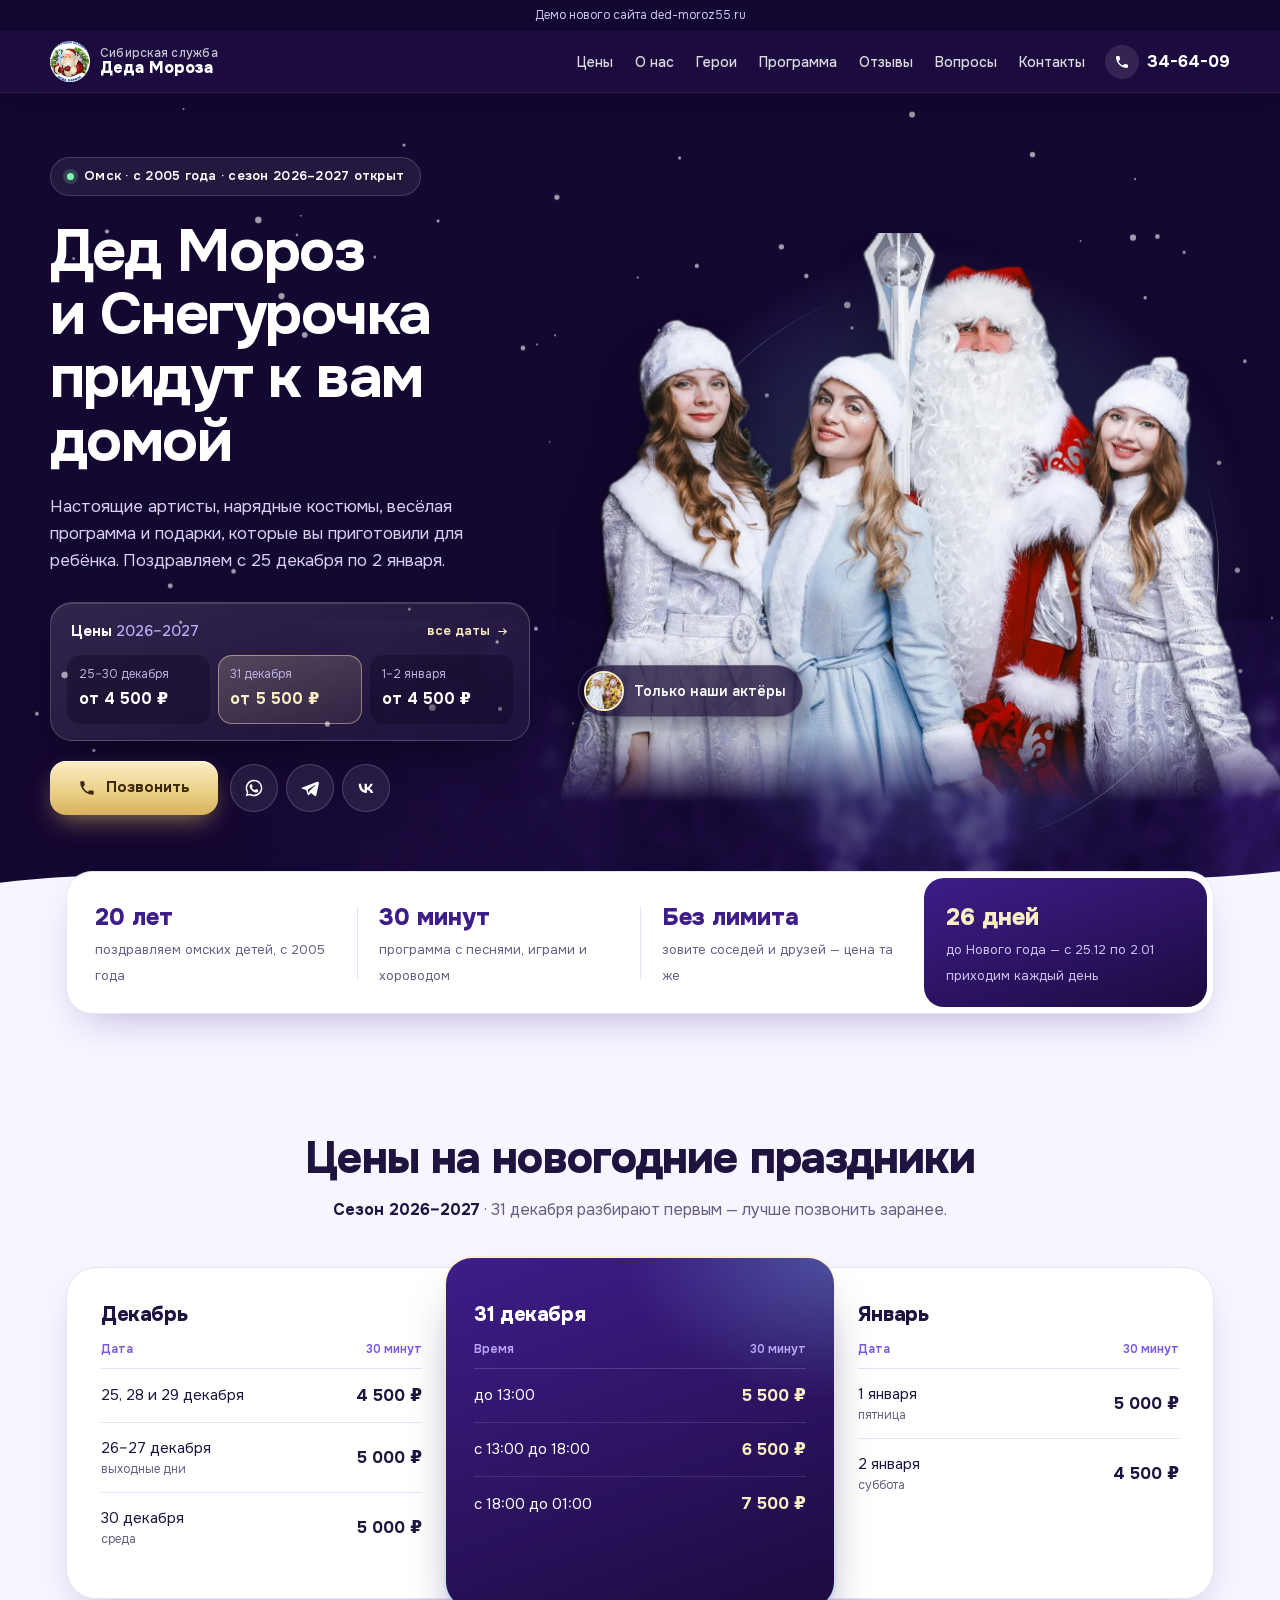
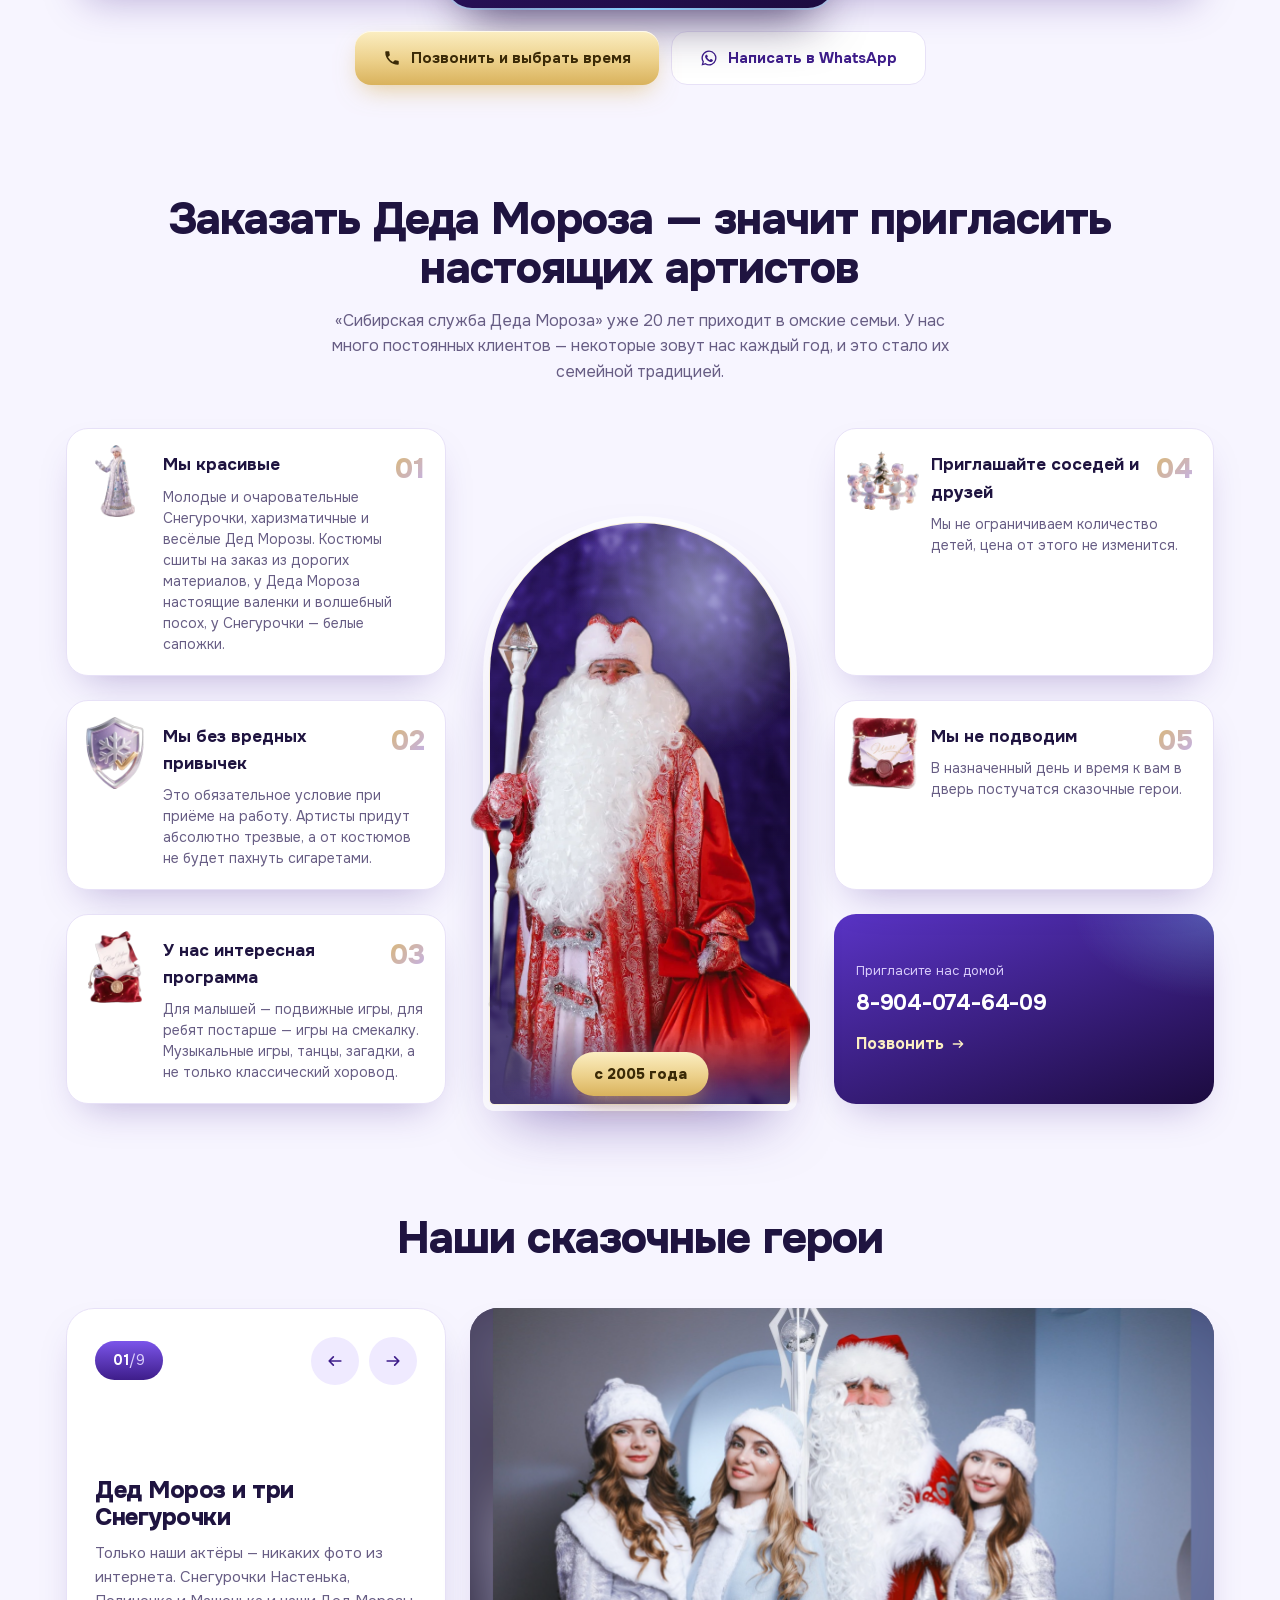
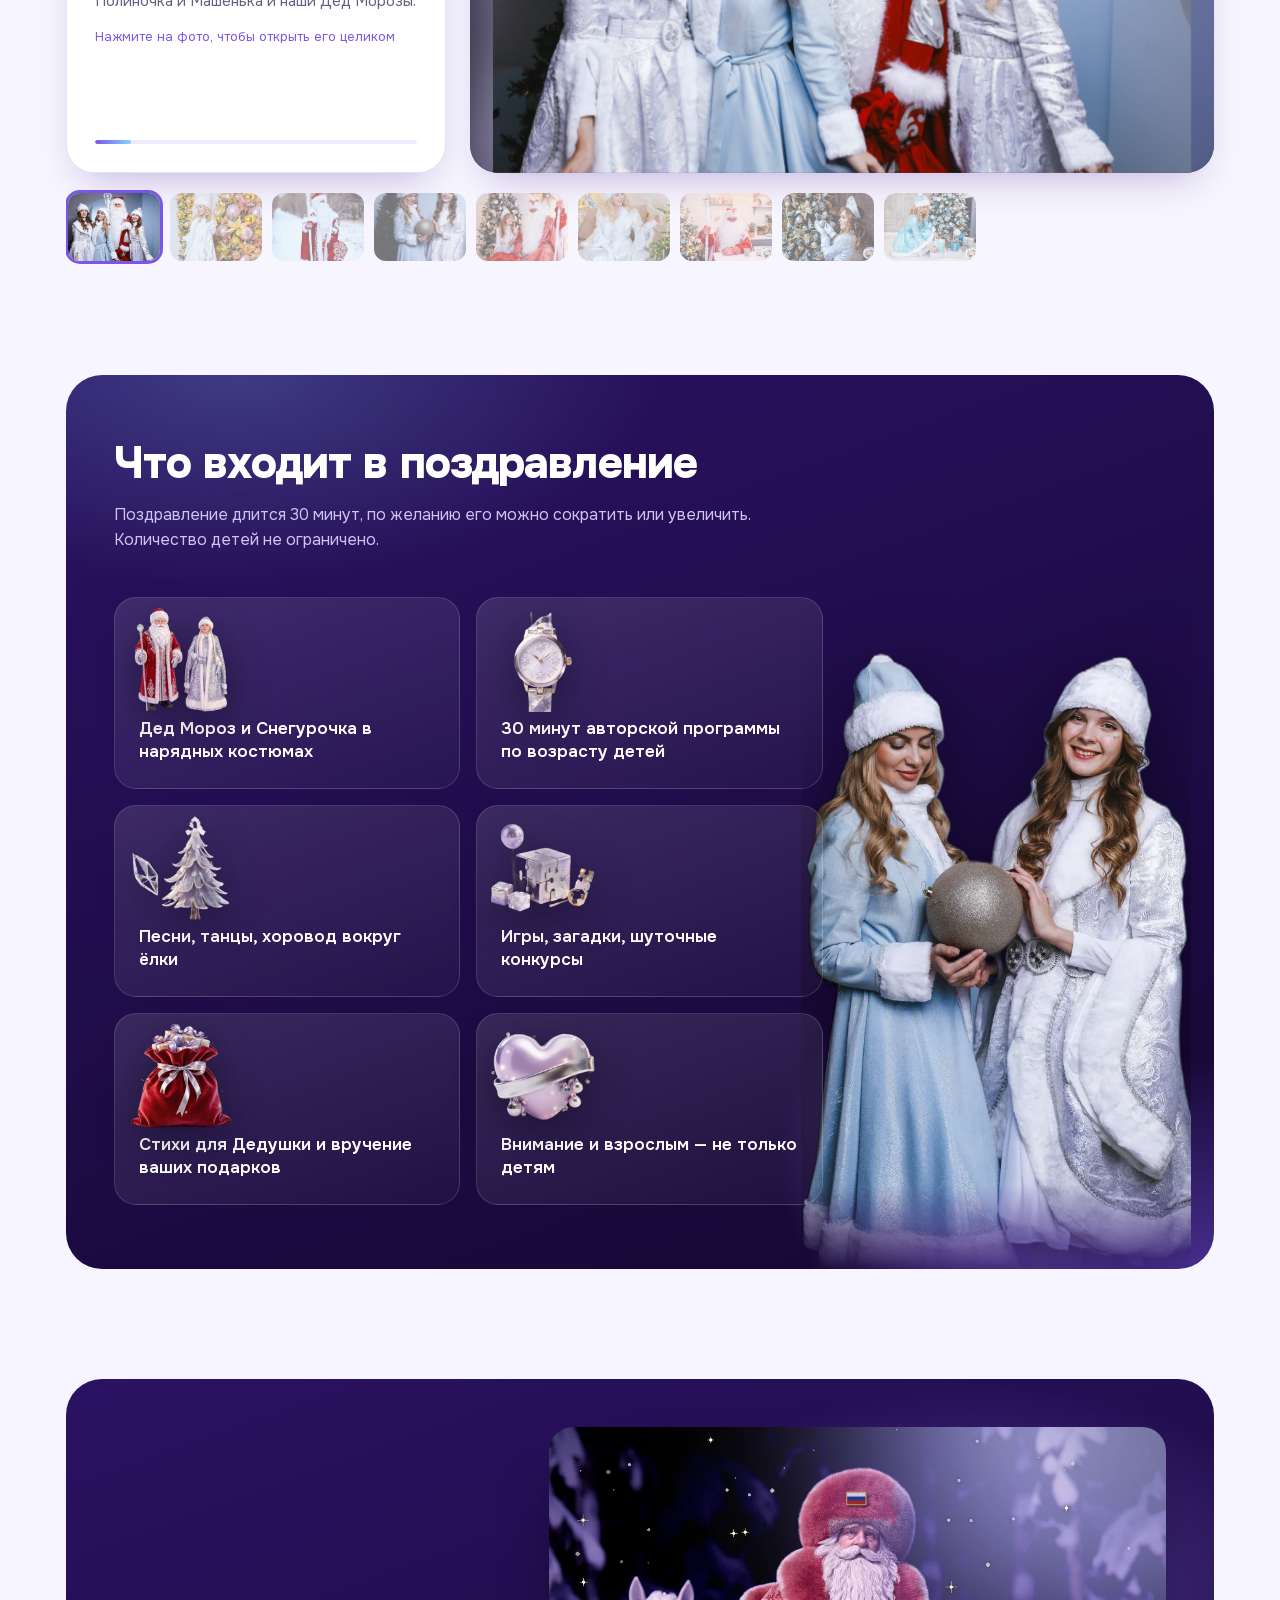
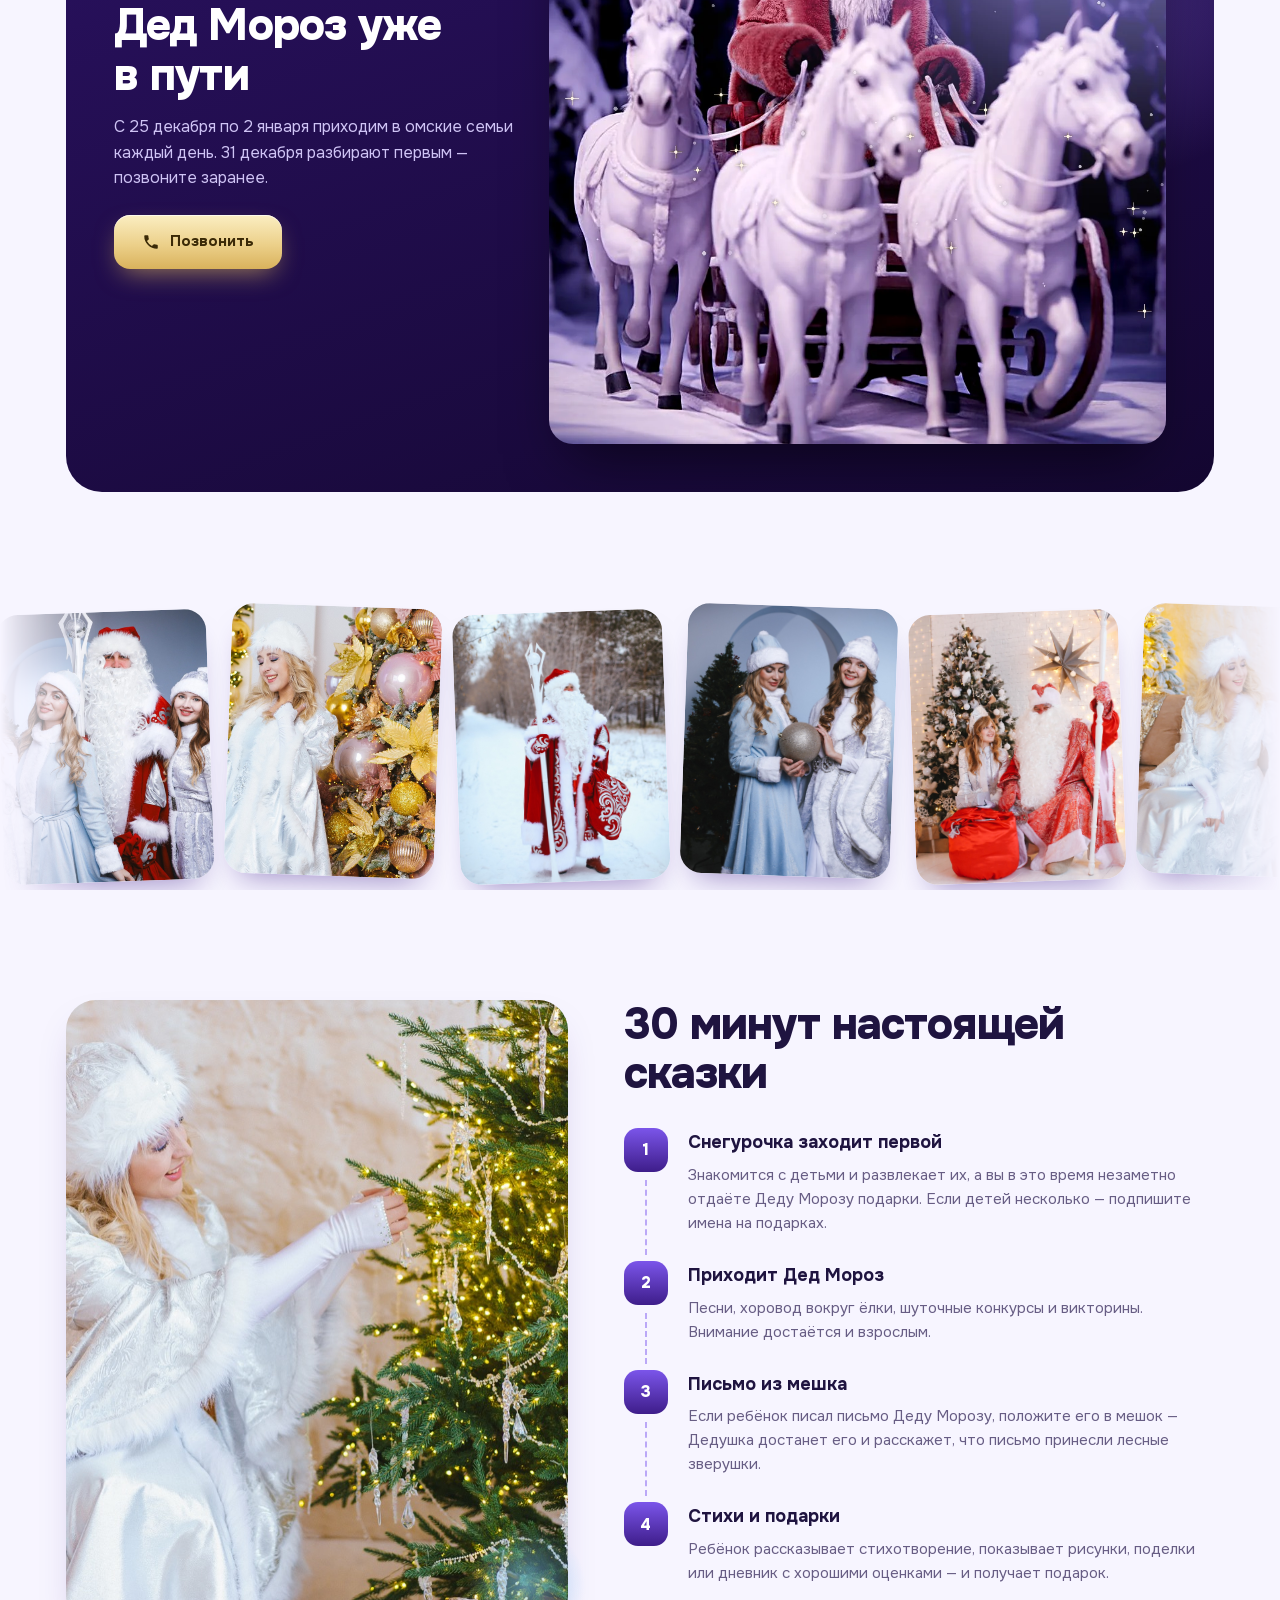
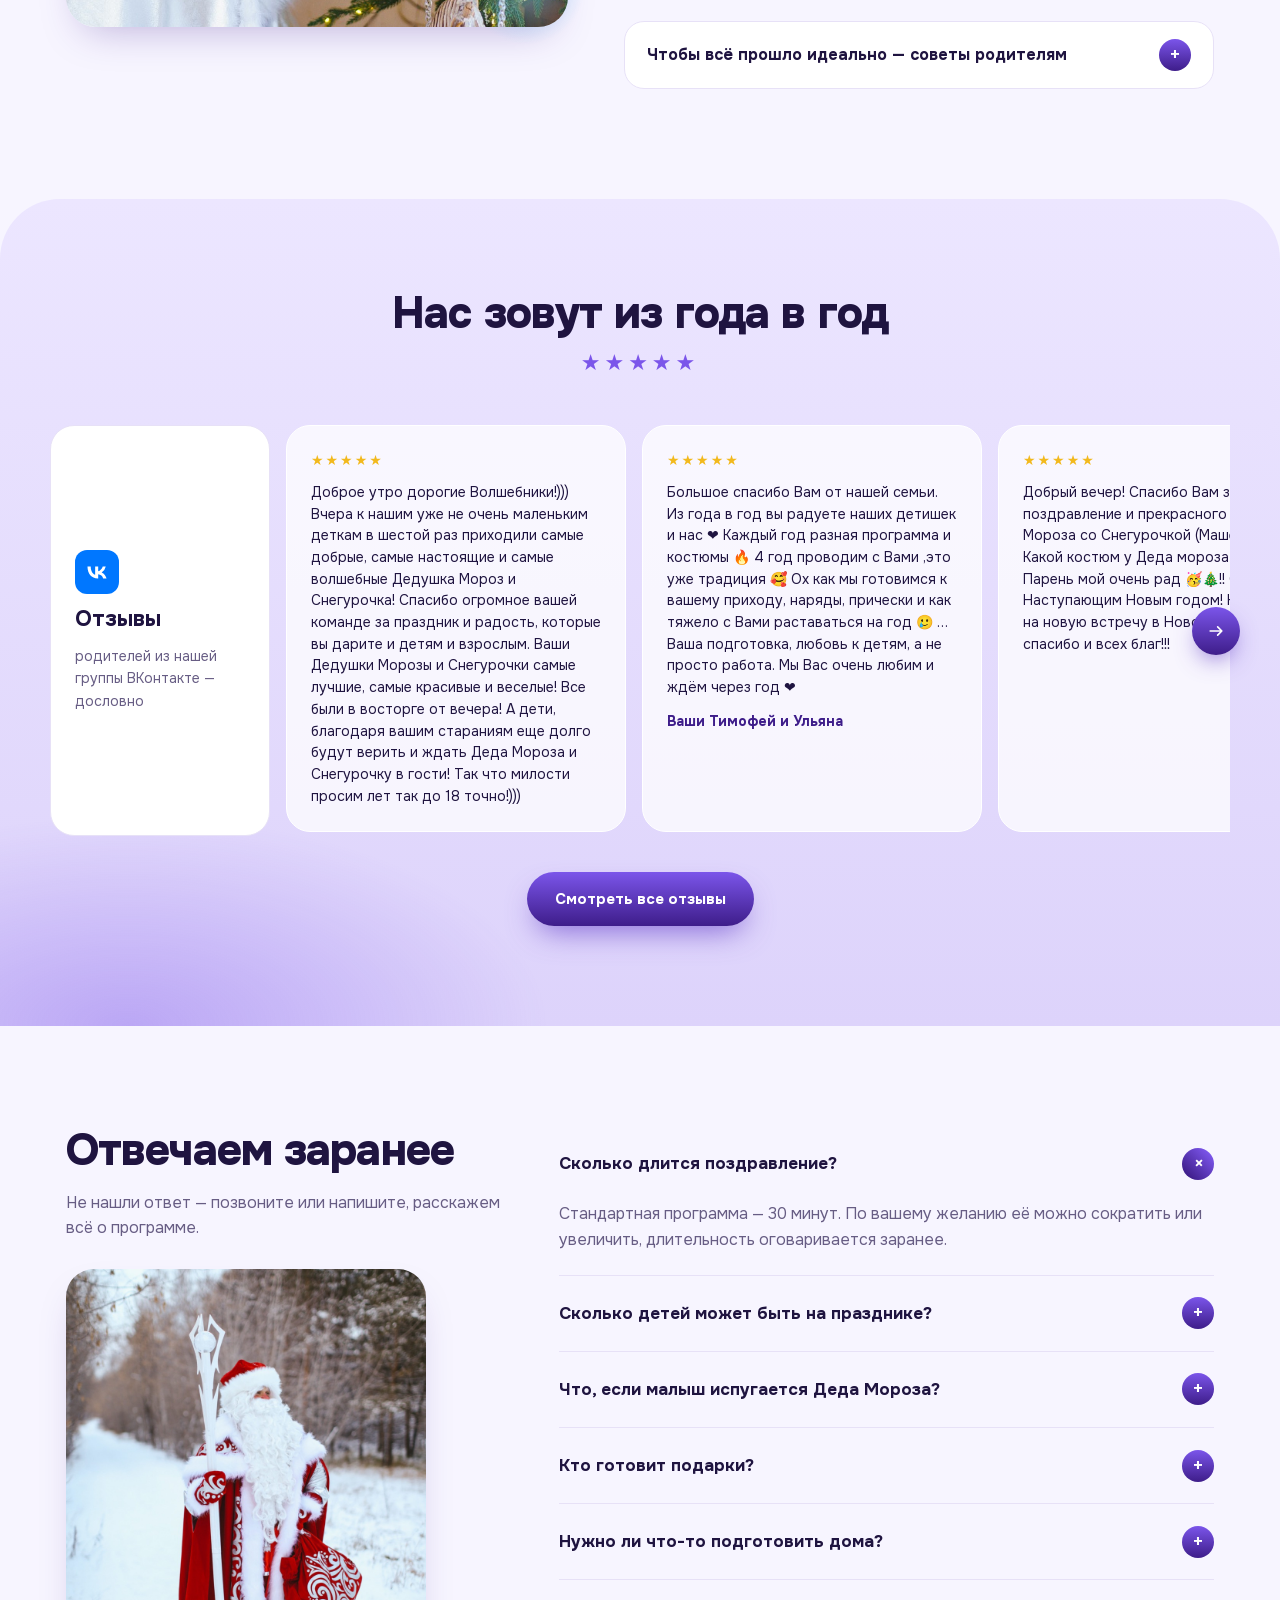
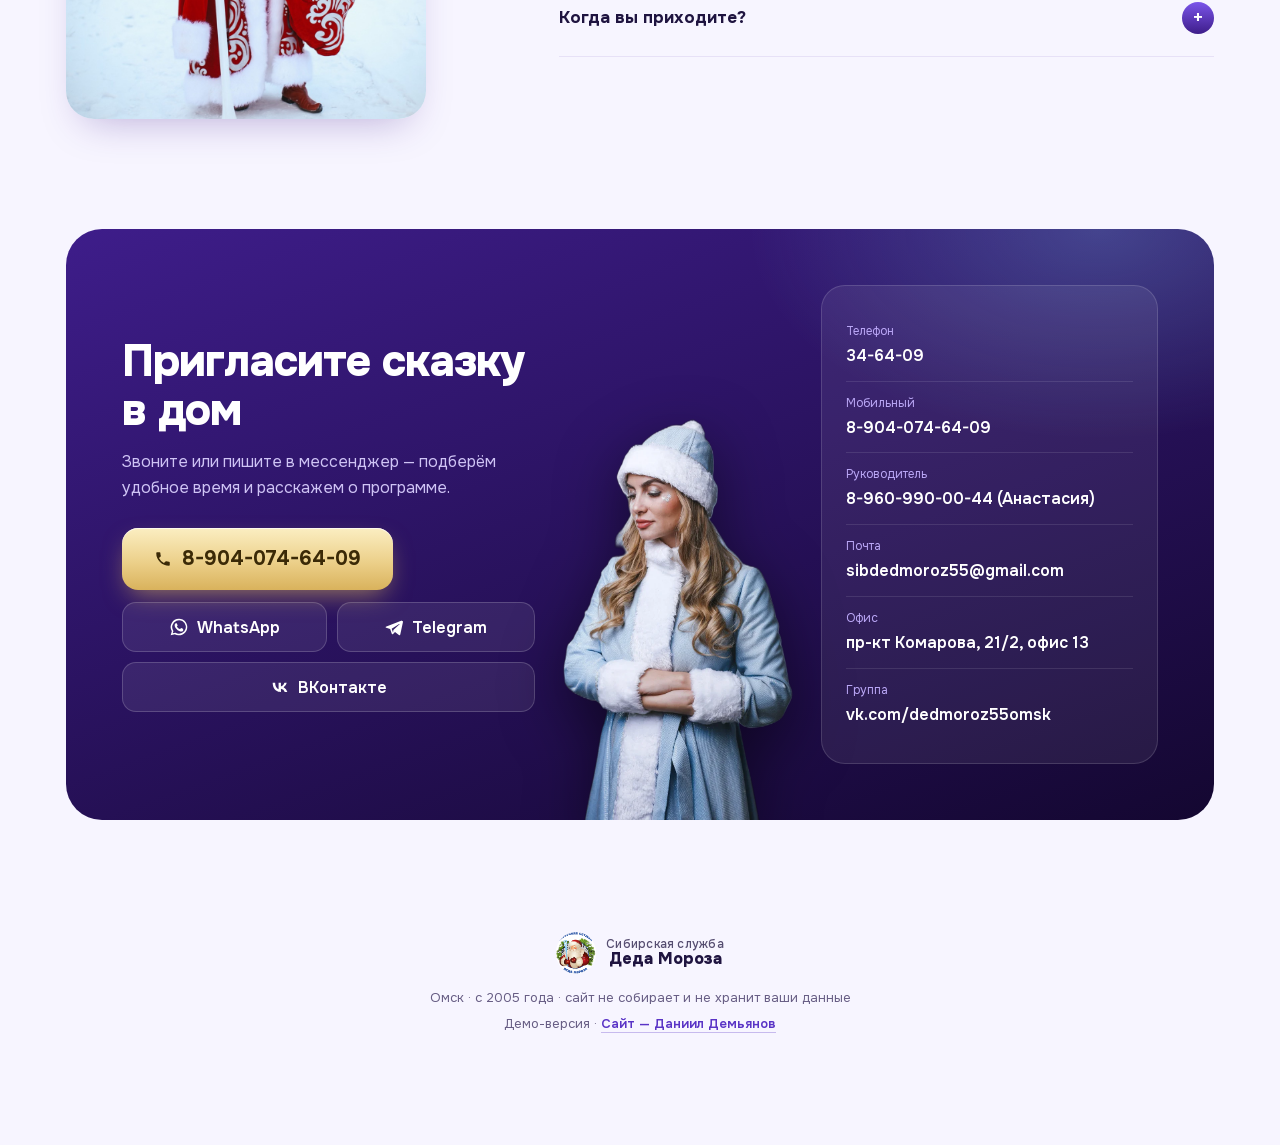
==== commit 0c4c7fb9: "Add files via upload" ====
--- a/index.html
+++ b/index.html
@@ -7,286 +7,259 @@
 <meta name="description" content="Заказать Деда Мороза и Снегурочку на дом в Омске. Работаем с 2005 года. Поздравления с 25 декабря по 2 января, от 4 500 ₽. Тел. 34-64-09, 8-904-074-64-09.">
 <meta property="og:title" content="Сибирская служба Деда Мороза — Омск">
 <meta property="og:description" content="Дед Мороз и Снегурочка придут к вам домой. С 2005 года. От 4 500 ₽.">
-<meta property="og:image" content="https://danielsque18.github.io/dedmoroz/img/ded-forest.jpg">
+<meta property="og:image" content="https://danielsque18.github.io/dedmoroz/img/trio.jpg">
 <meta property="og:url" content="https://danielsque18.github.io/dedmoroz/">
 <meta property="og:type" content="website">
-<meta name="theme-color" content="#0b1d45">
-<link rel="stylesheet" href="fonts/fonts.css">
-<link rel="stylesheet" href="style.css?v=20261021k">
+<meta name="theme-color" content="#1c0b3f">
+<link rel="stylesheet" href="fonts/fonts.css?v=20261022k">
+<link rel="stylesheet" href="style.css?v=20261022k">
 <link rel="icon" href="img/logo.png" type="image/png">
 <script type="application/ld+json">{"@context":"https://schema.org","@type":"EntertainmentBusiness","name":"Сибирская служба Деда Мороза","description":"Дед Мороз и Снегурочка на дом в Омске, с 2005 года","address":{"@type":"PostalAddress","addressLocality":"Омск","streetAddress":"пр-кт Комарова, 21/2, офис 13"},"telephone":["+7 3812 34-64-09","+7 904 074-64-09"],"email":"sibdedmoroz55@gmail.com","priceRange":"4500–7500 ₽","sameAs":["https://vk.com/dedmoroz55omsk"]}</script>
 </head>
 <body>
 
-<div class="demo-bar">Демо-версия нового сайта ded-moroz55.ru · тексты, фото и цены — с вашего сайта</div>
+<svg width="0" height="0" style="position:absolute" aria-hidden="true">
+  <symbol id="i-phone" viewBox="0 0 24 24"><path fill="currentColor" d="M6.6 10.8a15.1 15.1 0 0 0 6.6 6.6l2.2-2.2c.3-.3.7-.4 1-.2 1.1.4 2.3.6 3.6.6.6 0 1 .4 1 1V20c0 .6-.4 1-1 1A17 17 0 0 1 3 4c0-.6.4-1 1-1h3.5c.6 0 1 .4 1 1 0 1.3.2 2.5.6 3.6.1.3 0 .7-.2 1l-2.3 2.2Z"/></symbol>
+  <symbol id="i-wa" viewBox="0 0 24 24"><path fill="currentColor" d="M12 2a10 10 0 0 0-8.6 15.1L2 22l5-1.3A10 10 0 1 0 12 2Zm0 18.2c-1.5 0-3-.4-4.2-1.2l-.3-.2-3 .8.8-2.9-.2-.3A8.2 8.2 0 1 1 12 20.2Zm4.5-6.1c-.2-.1-1.5-.7-1.7-.8-.2-.1-.4-.1-.6.1l-.8 1c-.1.2-.3.2-.5.1a6.7 6.7 0 0 1-3.3-2.9c-.3-.4.2-.4.7-1.4.1-.2 0-.3 0-.4l-.8-1.8c-.2-.5-.4-.4-.6-.4h-.5c-.2 0-.4.1-.7.3-.2.3-.9.9-.9 2.2s.9 2.5 1 2.7c.1.2 1.8 2.8 4.4 3.9 1.6.7 2.3.8 3.1.6.5-.1 1.5-.6 1.7-1.2.2-.6.2-1.1.2-1.2-.1-.1-.3-.2-.5-.3Z"/></symbol>
+  <symbol id="i-tg" viewBox="0 0 24 24"><path fill="currentColor" d="M21.4 4.2 2.9 11.3c-1.3.5-1.2 1.2-.2 1.5l4.7 1.5 1.8 5.6c.2.6.4.8.9.8.4 0 .6-.2.8-.4l2.3-2.2 4.7 3.5c.9.5 1.5.2 1.7-.8l3.1-14.5c.3-1.3-.5-1.8-1.3-1.5ZM9.2 14.2l9-5.7c.4-.3.8-.1.5.2l-7.5 6.8-.3 3.2-1.7-4.5Z"/></symbol>
+  <symbol id="i-vk" viewBox="0 0 24 24"><path fill="currentColor" d="M12.8 18c-6 0-9.4-4.1-9.6-11h3c.1 5 2.3 7.2 4.1 7.6V7h2.8v4.3c1.7-.2 3.6-2.2 4.2-4.3h2.8a8.3 8.3 0 0 1-3.8 5.4 8.6 8.6 0 0 1 4.5 5.6h-3.1a5.4 5.4 0 0 0-4.6-3.9V18h-.3Z"/></symbol>
+  <symbol id="i-snow" viewBox="0 0 24 24"><path fill="none" stroke="currentColor" stroke-width="1.4" stroke-linecap="round" d="M12 2v20M3.3 7l17.4 10M3.3 17 20.7 7M12 2l-2 2m2-2 2 2m-2 18-2-2m2 2 2-2M3.3 7l.7 2.7M3.3 7 6 6.3m14.7 10.7-.7-2.7m.7 2.7-2.7.7M3.3 17l2.7.7M3.3 17l.7-2.7m16.7-7.3L18 6.3m2.7.7-.7 2.7"/></symbol>
+  <symbol id="i-check" viewBox="0 0 24 24"><path fill="none" stroke="currentColor" stroke-width="2.4" stroke-linecap="round" stroke-linejoin="round" d="m5 12.5 4.5 4.5L19 7.5"/></symbol>
+  <symbol id="i-tag" viewBox="0 0 24 24"><path fill="none" stroke="currentColor" stroke-width="2" stroke-linejoin="round" d="M3 12V4a1 1 0 0 1 1-1h8l9 9-9 9-9-9Z"/><circle cx="8" cy="8" r="1.6" fill="currentColor"/></symbol>
+  <symbol id="i-arrow" viewBox="0 0 24 24"><path fill="none" stroke="currentColor" stroke-width="2" stroke-linecap="round" stroke-linejoin="round" d="M5 12h14m-5-5 5 5-5 5"/></symbol>
+</svg>
+
+<div class="demo-bar">Демо нового сайта ded-moroz55.ru</div>
 
 <header class="top">
-  <a href="#" class="logo"><img src="img/logo.png" alt="" class="logo-img" width="44" height="45"><span><span class="logo-s">Сибирская служба</span><span class="logo-b">Деда Мороза</span></span></a>
-  <nav class="nav">
+  <a href="#" class="logo"><img src="img/logo.png" alt="" width="40" height="41"><span><small>Сибирская служба</small>Деда Мороза</span></a>
+  <nav class="nav" id="nav">
+    <a href="#prices">Цены</a>
     <a href="#about">О нас</a>
-    <a href="#prices">Цены</a>
-    <a href="#how">Как проходит</a>
-    <a href="#heroes">Наши герои</a>
+    <a href="#heroes">Герои</a>
+    <a href="#program">Программа</a>
     <a href="#reviews">Отзывы</a>
     <a href="#faq">Вопросы</a>
     <a href="#contacts">Контакты</a>
   </nav>
-  <a href="tel:+73812346409" class="top-tel">34-64-09</a>
+  <a href="tel:+73812346409" class="top-tel"><svg><use href="#i-phone"/></svg><span>34-64-09</span></a>
+  <a href="#prices" class="top-prices">Цены</a>
+  <button class="burger" aria-label="Меню" aria-expanded="false" aria-controls="nav"><span></span></button>
 </header>
 
 <main>
 
-<!-- ПЕРВЫЙ ЭКРАН: ночь, снег, тройка -->
+<!-- ПЕРВЫЙ ЭКРАН -->
 <section class="hero">
-  <div class="moon" aria-hidden="true"></div>
   <canvas class="snow" aria-hidden="true"></canvas>
-  <div class="hero-text">
-   <div class="hero-copy">
-    <p class="kicker">Омск · с 2005 года · сезон 2026–2027 открыт</p>
+  <div class="night" aria-hidden="true"><span class="moon"></span></div>
+  <div class="sparks" aria-hidden="true"></div>
+  <div class="hero-grid">
+  <div class="hero-in">
+    <p class="chip"><span class="dot"></span><span class="kicker">Омск · с 2005 года · сезон 2026–2027 открыт</span></p>
     <h1>Дед Мороз и&nbsp;Снегурочка придут к&nbsp;вам&nbsp;домой</h1>
     <p class="lead">Настоящие артисты, нарядные костюмы, весёлая программа и подарки, которые вы приготовили для ребёнка. Поздравляем с 25 декабря по 2 января.</p>
+    <a href="#prices" class="quick-prices" aria-label="Цены — перейти к таблице">
+      <span class="qp-head"><b>Цены <span class="qp-season">2026–2027</span></b><span class="qp-more">все даты<svg><use href="#i-arrow"/></svg></span></span>
+      <span class="qp-rows">
+        <span><small>25–30 декабря</small><b>от 4 500 ₽</b></span>
+        <span class="qp-31"><small>31 декабря</small><b>от 5 500 ₽</b></span>
+        <span><small>1–2 января</small><b>от 4 500 ₽</b></span>
+      </span>
+    </a>
     <div class="cta">
-      <a href="tel:+79040746409" class="btn btn-red">Позвонить · 8-904-074-64-09</a>
+      <a href="tel:+79040746409" class="btn btn-gold"><svg><use href="#i-phone"/></svg><span>Позвонить</span></a>
       <div class="msg">
-        <a href="https://wa.me/79040746409" class="btn btn-msg" target="_blank" rel="noopener">WhatsApp</a>
-        <a href="https://t.me/+79040746409" class="btn btn-msg" target="_blank" rel="noopener">Telegram</a>
-        <a href="https://vk.me/dedmoroz55omsk" class="btn btn-msg" target="_blank" rel="noopener">ВКонтакте</a>
+        <a href="https://wa.me/79040746409" target="_blank" rel="noopener" aria-label="WhatsApp"><svg><use href="#i-wa"/></svg></a>
+        <a href="https://t.me/+79040746409" target="_blank" rel="noopener" aria-label="Telegram"><svg><use href="#i-tg"/></svg></a>
+        <a href="https://vk.me/dedmoroz55omsk" target="_blank" rel="noopener" aria-label="ВКонтакте"><svg><use href="#i-vk"/></svg></a>
       </div>
     </div>
-    <p class="price-from">Поздравление — <b>от 4 500 ₽</b></p>
-   </div>
-   <figure class="hero-photo">
-     <div class="arch"><img src="img/pair-tree.jpg" alt="Дед Мороз и Снегурочка у ёлки"></div>
-     <img class="round" src="img/sneg-gold.jpg" alt="Снегурочка">
-     <figcaption>Только наши актёры</figcaption>
-     <span class="flake f1">❄</span><span class="flake f2">❄</span><span class="flake f3">❄</span>
-   </figure>
-  </div>
-
-  <svg class="scene" viewBox="0 0 1440 520" preserveAspectRatio="xMidYMax slice" aria-hidden="true">
-    <defs>
-      <radialGradient id="moonGlow" cx="50%" cy="50%" r="50%">
-        <stop offset="0" stop-color="#fff7dc" stop-opacity=".55"/>
-        <stop offset="1" stop-color="#fff7dc" stop-opacity="0"/>
-      </radialGradient>
-      <linearGradient id="snowFar" x1="0" y1="0" x2="0" y2="1">
-        <stop offset="0" stop-color="#5d79b8"/><stop offset="1" stop-color="#2b437e"/>
-      </linearGradient>
-      <linearGradient id="snowNear" x1="0" y1="0" x2="0" y2="1">
-        <stop offset="0" stop-color="#f4f8ff"/><stop offset="1" stop-color="#c9d7f2"/>
-      </linearGradient>
-      <!-- лошадь в галопе, смотрит вправо, копыта на y=80 -->
-      <symbol id="horse" viewBox="0 0 120 84">
-        <path d="M14 33 C20 27 32 25 46 26 C58 27 66 25 72 22 C74 15 78 8 84 4 L86 0 L88 5 C92 6 96 10 100 15 C104 19 106 23 104 26 C101 27 97 25 93 24 C90 27 86 31 84 36 C84 41 82 44 80 46 C86 49 94 53 100 58 L106 62 C107 65 104 67 101 65 L96 60 C90 56 84 53 77 51 C76 56 76 61 74 66 L72 74 C71 77 67 77 67 74 L69 66 C70 60 70 55 68 50 C62 51 54 51 48 50 C44 52 40 55 36 60 L28 70 C26 73 22 72 23 69 L30 59 C33 54 35 50 36 47 C32 47 28 46 26 45 C22 50 16 54 10 56 L4 58 C1 58 1 54 4 53 L10 51 C15 49 19 45 20 41 C16 41 12 43 8 47 C5 50 1 48 3 45 C6 40 10 36 14 33 Z"/>
-        <path d="M84 6 C80 10 76 16 74 22 C78 18 82 16 86 15 C83 13 82 10 84 6 Z" class="mane"/>
-      </symbol>
-    </defs>
-
-
-    <!-- дальние холмы и ели -->
-    <path d="M0 300 C200 250 380 270 560 245 C760 220 900 260 1080 240 C1240 222 1360 250 1440 240 V520 H0 Z" fill="url(#snowFar)"/>
-    <g fill="#1a2c5e">
-      <path d="M90 300 l22 -70 l22 70 Z M70 305 l18 -52 l18 52 Z M150 300 l16 -48 l16 48 Z"/>
-      <path d="M1010 255 l20 -64 l20 64 Z M1050 258 l14 -44 l14 44 Z M1290 252 l24 -78 l24 78 Z M1330 255 l16 -50 l16 50 Z"/>
-      <path d="M620 250 l14 -42 l14 42 Z M650 248 l10 -30 l10 30 Z"/>
-    </g>
-
-    <!-- дорога тройки -->
-    <path d="M0 400 C260 360 520 385 760 370 C1000 355 1220 380 1440 365 V520 H0 Z" fill="url(#snowNear)"/>
-
-    <!-- тройка едет слева направо -->
-    <g class="troika">
-      <g class="troika-in">
-        <!-- снежная пыль за санями -->
-        <g class="dust" fill="#ffffff">
-          <circle cx="-30" cy="368" r="14" opacity=".55"/><circle cx="-60" cy="372" r="10" opacity=".4"/><circle cx="-88" cy="366" r="7" opacity=".3"/>
-        </g>
-        <!-- сани -->
-        <g class="sleigh">
-          <path d="M-14 372 C30 376 90 376 132 370 C146 368 152 358 150 348" fill="none" stroke="#d9b45a" stroke-width="5" stroke-linecap="round"/>
-          <path d="M-4 366 L-10 326 C-11 318 -4 314 4 316 L20 318 L24 340 L110 340 C120 340 128 346 126 356 L122 366 Z" fill="#b3172a"/>
-          <path d="M-10 326 C-11 318 -4 314 4 316 L20 318 L22 330 Z M24 340 L110 340 C120 340 128 346 126 356" fill="none" stroke="#d9b45a" stroke-width="3"/>
-          <path d="M8 366 V372 M60 366 V374 M110 366 V372" stroke="#d9b45a" stroke-width="3"/>
-          <path d="M30 356 c6 -8 14 -8 20 0 c6 -8 14 -8 20 0 c6 -8 14 -8 20 0" fill="none" stroke="#d9b45a" stroke-width="2.5"/>
-          <!-- Дед Мороз -->
-          <path d="M26 340 C26 320 32 304 44 300 C56 298 64 306 66 322 L68 340 Z" fill="#c8202f"/>
-          <path d="M26 340 C27 334 30 330 34 330 L64 330 C66 333 67 336 68 340 Z" fill="#f4f8ff"/>
-          <circle cx="50" cy="292" r="11" fill="#f2cfb3"/>
-          <path d="M36 292 C34 318 42 338 52 346 C62 338 68 318 64 293 C58 300 42 300 36 292 Z" fill="#ffffff"/>
-          <path d="M43 300 C46 304 56 304 58 300" fill="none" stroke="#e6ecf7" stroke-width="2"/>
-          <path d="M37 284 C36 268 43 260 50 260 C58 260 65 268 63 284 Z" fill="#c8202f"/>
-          <path d="M44 268 l2 -3 l2 3 l-2 3 Z M53 268 l2 -3 l2 3 l-2 3 Z" fill="#bfe1ff"/>
-          <rect x="34" y="281" width="32" height="10" rx="5" fill="#ffffff"/>
-          <path d="M74 252 L64 344" stroke="#e9eef9" stroke-width="3.5" stroke-linecap="round"/>
-          <circle cx="74" cy="250" r="6" fill="#bfe1ff"/>
-          <!-- мешок -->
-          <path d="M86 340 C80 324 86 312 96 312 C106 312 112 324 106 340 Z" fill="#c8202f"/>
-          <path d="M92 314 L100 314" stroke="#d9b45a" stroke-width="3"/>
-        </g>
-        <!-- оглобли и вожжи -->
-        <path d="M126 352 L300 342 M126 344 C190 318 260 318 300 330" fill="none" stroke="#7a4a22" stroke-width="3.5"/>
-        <path d="M66 318 C160 296 280 292 338 300 M66 320 C180 312 320 318 382 318 M66 316 C170 290 300 278 372 282" fill="none" stroke="#2e2213" stroke-width="1.6" opacity=".85"/>
-        <!-- пристяжная дальняя -->
-        <g class="horse h3"><use href="#horse" x="252" y="258" width="150" height="105"/></g>
-        <!-- коренник: хомут, дуга с колокольчиком -->
-        <g class="horse h1">
-          <use href="#horse" x="206" y="276" width="160" height="112"/>
-          <ellipse cx="310" cy="318" rx="7" ry="14" fill="#c8202f" stroke="#d9b45a" stroke-width="2" transform="rotate(-25 310 318)"/>
-          <path d="M296 326 C292 286 330 270 340 316" fill="none" stroke="#c8202f" stroke-width="8" stroke-linecap="round"/>
-          <path d="M296 326 C292 286 330 270 340 316" fill="none" stroke="#d9b45a" stroke-width="2.2" stroke-dasharray="4 6" stroke-linecap="round"/>
-          <g class="bell"><path d="M316 286 C311 286 310 293 309 298 L325 298 C324 293 323 286 318 286 Z" fill="#e7c46a"/><circle cx="317" cy="300" r="2.4" fill="#e7c46a"/></g>
-        </g>
-        <!-- пристяжная ближняя -->
-        <g class="horse h2"><use href="#horse" x="250" y="296" width="166" height="116"/>
-          <ellipse cx="358" cy="340" rx="6" ry="12" fill="#c8202f" stroke="#d9b45a" stroke-width="2" transform="rotate(-25 358 340)"/>
-        </g>
-      </g>
-    </g>
-
-    <!-- ближний сугроб и ёлки по краям -->
-    <path d="M0 470 C200 440 420 452 640 446 C900 440 1180 456 1440 444 V520 H0 Z" fill="#ffffff"/>
-    <g fill="#0f214c">
-      <path d="M1360 470 l34 -120 l34 120 Z M1330 476 l22 -74 l22 74 Z"/>
-      <path d="M10 474 l30 -104 l30 104 Z M60 478 l20 -64 l20 64 Z"/>
-    </g>
-  </svg>
+  </div>
+  <figure class="hero-photo">
+    <span class="halo" aria-hidden="true"></span>
+    <img src="img/cut-trio.webp?v=2" alt="Дед Мороз и Снегурочки «Сибирской службы Деда Мороза»" width="1477" height="1150" fetchpriority="high">
+    <figcaption class="badge-row"><img class="round" src="img/sneg-gold.jpg" alt="" width="44" height="44"><span class="sticker">Только наши актёры</span></figcaption>
+  </figure>
+  </div>
+  <svg class="drift" viewBox="0 0 1440 120" preserveAspectRatio="none" aria-hidden="true"><path d="M0 70 C200 30 420 95 720 60 C1000 28 1220 90 1440 50 V120 H0 Z"/></svg>
 </section>
 
 <!-- ЦИФРЫ -->
-<section class="facts">
+<section class="facts" data-reveal aria-label="Коротко о нас">
   <div><b>20 лет</b><span>поздравляем омских детей, с 2005 года</span></div>
   <div><b>30 минут</b><span>программа с песнями, играми и хороводом</span></div>
   <div><b>Без лимита</b><span>зовите соседей и друзей — цена та же</span></div>
-  <div><b id="nyDays">—</b><span>до Нового года — с 25.12 по 2.01 приходим каждый день</span></div>
-</section>
-
-<!-- О НАС -->
-<section data-reveal id="about" class="sec">
-  <div class="about">
-    <div class="about-pic"><img src="img/ded-forest.jpg" alt="Дед Мороз в зимнем лесу" loading="lazy"><span class="badge">с 2005<br>года</span></div>
+  <div class="fact-ny"><b id="nyDays">—</b><span>до Нового года — с 25.12 по 2.01 приходим каждый день</span></div>
+</section>
+
+<!-- ЦЕНЫ -->
+<section id="prices" class="sec" data-reveal>
+  <div class="head head-c">
+    <h2><em>Цены</em> на новогодние праздники</h2>
+    <p class="txt"><b class="season-label">Сезон 2026–2027</b> · <span class="hint">31 декабря разбирают первым — лучше позвонить заранее.</span></p>
+  </div>
+  <div class="price-box">
+    <div class="pcol"><h3>Декабрь</h3><div class="th"><span>Дата</span><span>30 минут</span></div><ul>
+      <li><span>25, 28 и 29 декабря</span><b>4 500 ₽</b></li>
+      <li><span>26–27 декабря <small>выходные дни</small></span><b>5 000 ₽</b></li>
+      <li><span>30 декабря <small>среда</small></span><b>5 000 ₽</b></li>
+    </ul></div>
+    <div class="pcol pcol-31"><h3>31 декабря</h3><div class="th"><span>Время</span><span>30 минут</span></div><ul>
+      <li><span>до 13:00</span><b>5 500 ₽</b></li>
+      <li><span>с 13:00 до 18:00</span><b>6 500 ₽</b></li>
+      <li><span>с 18:00 до 01:00</span><b>7 500 ₽</b></li>
+    </ul></div>
+    <div class="pcol"><h3>Январь</h3><div class="th"><span>Дата</span><span>30 минут</span></div><ul>
+      <li><span>1 января <small>пятница</small></span><b>5 000 ₽</b></li>
+      <li><span>2 января <small>суббота</small></span><b>4 500 ₽</b></li>
+    </ul></div>
+  </div>
+  <div class="cta cta-c">
+    <a href="tel:+79040746409" class="btn btn-gold"><svg><use href="#i-phone"/></svg><span>Позвонить и выбрать время</span></a>
+    <a href="https://wa.me/79040746409" class="btn btn-soft" target="_blank" rel="noopener"><svg><use href="#i-wa"/></svg><span>Написать в WhatsApp</span></a>
+  </div>
+</section>
+
+<!-- О НАС: карточки с номерами вокруг фото -->
+<section id="about" class="sec" data-reveal>
+  <div class="head head-c">
+    <h2>Заказать Деда Мороза — значит пригласить настоящих <em>артистов</em></h2>
+    <p class="txt">«Сибирская служба Деда Мороза» уже 20 лет приходит в омские семьи. У нас много постоянных клиентов — некоторые зовут нас каждый год, и это стало их семейной традицией.</p>
+  </div>
+  <div class="pluses-wrap">
+    <div class="about-pic"><img src="img/cut-ded.webp?v=2" alt="Дед Мороз «Сибирской службы»" loading="lazy" width="760" height="1100"><span class="badge">с 2005 года</span></div>
+    <ol class="pluses">
+      <li><b>Мы красивые</b><p>Молодые и очаровательные Снегурочки, харизматичные и весёлые Дед Морозы. Костюмы сшиты на заказ из дорогих материалов, у Деда Мороза настоящие валенки и волшебный посох, у Снегурочки — белые сапожки.</p></li>
+      <li><b>Мы без вредных привычек</b><p>Это обязательное условие при приёме на работу. Артисты придут абсолютно трезвые, а от костюмов не будет пахнуть сигаретами.</p></li>
+      <li><b>У нас интересная программа</b><p>Для малышей — подвижные игры, для ребят постарше — игры на смекалку. Музыкальные игры, танцы, загадки, а не только классический хоровод.</p></li>
+      <li><b>Приглашайте соседей и друзей</b><p>Мы не ограничиваем количество детей, цена от этого не изменится.</p></li>
+      <li><b>Мы не подводим</b><p>В назначенный день и время к вам в дверь постучатся сказочные герои.</p></li>
+    </ol>
+    <a href="tel:+79040746409" class="plus-call"><small>Пригласите нас домой</small><b>8-904-074-64-09</b><span>Позвонить<svg><use href="#i-arrow"/></svg></span></a>
+  </div>
+</section>
+
+<!-- НАШИ ГЕРОИ: слайдер как «Коллекция образов» -->
+<section id="heroes" class="sec" data-reveal>
+  <div class="head head-c">
+    <h2><em>Наши</em> сказочные герои</h2>
+  </div>
+  <div class="stage">
+    <div class="stage-card">
+      <div class="stage-nav">
+        <span class="count"><b>01</b>/9</span>
+        <button class="prev" aria-label="Предыдущее фото"><svg><use href="#i-arrow"/></svg></button>
+        <button class="next" aria-label="Следующее фото"><svg><use href="#i-arrow"/></svg></button>
+      </div>
+      <div><h3 class="stage-title">Дед Мороз и три Снегурочки</h3>
+      <p class="txt stage-txt">Только наши актёры — никаких фото из интернета. Снегурочки Настенька, Полиночка и Машенька и наши Дед Морозы.</p>
+      <p class="stage-tip">Нажмите на фото, чтобы открыть его целиком</p></div>
+      <div class="stage-bar"><i></i></div>
+    </div>
+    <div class="stage-pic"><img src="img/trio.jpg" alt="Дед Мороз и три Снегурочки"></div>
+  </div>
+  <div class="gallery" id="gallery">
+    <img src="img/trio.jpg" alt="Дед Мороз и три Снегурочки" loading="lazy">
+    <img src="img/sneg-gold.jpg" alt="Снегурочка у ёлки" loading="lazy">
+    <img src="img/ded-snow.jpg" alt="Дед Мороз в снегу" loading="lazy">
+    <img src="img/sneg-ball.jpg" alt="Две Снегурочки с ёлочным шаром" loading="lazy">
+    <img src="img/pair-tree.jpg" alt="Дед Мороз и Снегурочка у ёлки" loading="lazy">
+    <img src="img/sneg-white.jpg" alt="Снегурочка в белом" loading="lazy">
+    <img src="img/ded-home.jpg" alt="Дед Мороз" loading="lazy">
+    <img src="img/sneg-tree.jpg" alt="Снегурочка" loading="lazy">
+    <img src="img/sneg-gifts.jpg" alt="Снегурочка с подарками" loading="lazy">
+  </div>
+</section>
+
+<!-- ЧТО ВХОДИТ: тёмная панель с плитками -->
+<section id="program" class="sec" data-reveal>
+  <div class="panel">
+    <img class="panel-cut" src="img/cut-ball.webp" alt="" loading="lazy" width="633" height="1000">
+    <div class="head">
+      <h2 class="incl-title">Что входит в <em>поздравление</em></h2>
+      <p class="txt">Поздравление длится 30 минут, по желанию его можно сократить или увеличить. Количество детей не ограничено.</p>
+    </div>
+    <ol class="tiles">
+      <li>Дед Мороз и Снегурочка в нарядных костюмах</li>
+      <li>30 минут авторской программы по возрасту детей</li>
+      <li>Песни, танцы, хоровод вокруг ёлки</li>
+      <li>Игры, загадки, шуточные конкурсы</li>
+      <li>Стихи для Дедушки и вручение ваших подарков</li>
+      <li>Внимание и взрослым — не только детям</li>
+    </ol>
+  </div>
+</section>
+
+<!-- ТРОЙКА (картинка из нейросети: img/ai/troika.webp; без неё блок не показывается) -->
+<section class="troika-banner sec" id="troika" hidden>
+  <div class="tb">
+    <div class="tb-text">
+      <h2>Дед Мороз уже <em>в&nbsp;пути</em></h2>
+      <p class="txt">С 25 декабря по 2 января приходим в омские семьи каждый день. 31 декабря разбирают первым — позвоните заранее.</p>
+      <a href="tel:+79040746409" class="btn btn-gold"><svg><use href="#i-phone"/></svg><span>Позвонить</span></a>
+    </div>
+    <div class="tb-pic"><img src="img/ai/troika.webp" alt="Дед Мороз на тройке" onload="this.closest('section').hidden=false" onerror="this.closest('section').remove()"></div>
+  </div>
+</section>
+
+<!-- ЛЕНТА ФОТО -->
+<div class="ribbon" aria-hidden="true"><div class="ribbon-in"></div></div>
+
+<!-- КАК ПРОХОДИТ -->
+<section id="how" class="sec" data-reveal>
+  <div class="how">
+    <div class="how-pic"><img src="img/sneg-fir.jpg" alt="Снегурочка у ёлки" loading="lazy"></div>
     <div>
-      <p class="kicker">О нас</p>
-      <h2>Заказать Деда Мороза — значит пригласить настоящих артистов</h2>
-      <p class="txt">«Сибирская служба Деда Мороза» уже 20 лет приходит в омские семьи. У нас много постоянных клиентов — некоторые зовут нас каждый год, и это стало их семейной традицией. Есть грамоты и благодарности за участие в городских новогодних событиях.</p>
-      <ul class="pluses">
-        <li><b>Мы красивые.</b> Молодые и очаровательные Снегурочки, харизматичные и весёлые Дед Морозы. Костюмы сшиты на заказ из дорогих материалов, у Деда Мороза настоящие валенки и волшебный посох, у Снегурочки — белые сапожки.</li>
-        <li><b>Мы без вредных привычек.</b> Это обязательное условие при приёме на работу. Артисты придут абсолютно трезвые, а от костюмов не будет пахнуть сигаретами.</li>
-        <li><b>У нас интересная программа.</b> Для малышей — подвижные игры, для ребят постарше — игры на смекалку. Музыкальные игры, танцы, загадки, а не только классический хоровод.</li>
-        <li><b>Приглашайте соседей и друзей.</b> Мы не ограничиваем количество детей, цена от этого не изменится.</li>
-        <li><b>Мы не подводим.</b> В назначенный день и время к вам в дверь постучатся сказочные герои.</li>
-      </ul>
-    </div>
-  </div>
-</section>
-
-<!-- ЦЕНЫ -->
-<section data-reveal id="prices" class="sec sec-blue">
-  <div class="garland" aria-hidden="true"></div>
-  <div class="snowflakes" aria-hidden="true"></div>
-  <div class="sec-in">
-    <p class="kicker">Домашнее поздравление · 2026–2027</p>
-    <h2>Цены</h2>
-    <p class="txt">Поздравление длится 30 минут, по желанию его можно сократить или увеличить. Количество детей не ограничено.</p>
-    <div class="price-grid">
-    <div class="prices">
-      <div class="pr"><span>25, 28 и 29 декабря</span><b>4 500 ₽</b></div>
-      <div class="pr"><span>26–27 декабря <small>выходные</small></span><b>5 000 ₽</b></div>
-      <div class="pr"><span>30 декабря</span><b>5 000 ₽</b></div>
-      <div class="pr pr-31">
-        <span class="d31">31 декабря</span>
-        <div class="t31">
-          <div><span>до 13:00</span><b>5 500 ₽</b></div>
-          <div><span>с 13:00 до 18:00</span><b>6 500 ₽</b></div>
-          <div><span>с 18:00 до 01:00</span><b>7 500 ₽</b></div>
-        </div>
-      </div>
-      <div class="pr"><span>1 января</span><b>5 000 ₽</b></div>
-      <div class="pr"><span>2 января</span><b>4 500 ₽</b></div>
-    </div>
-    <aside class="incl">
-      <img src="img/sneg-fir.jpg" alt="Снегурочка у ёлки" loading="lazy">
-      <div class="incl-in">
-        <h3>Что входит в поздравление</h3>
+      <h2>30 минут настоящей <em>сказки</em></h2>
+      <ol class="steps">
+        <li><b>Снегурочка заходит первой</b><p>Знакомится с детьми и развлекает их, а вы в это время незаметно отдаёте Деду Морозу подарки. Если детей несколько — подпишите имена на подарках.</p></li>
+        <li><b>Приходит Дед Мороз</b><p>Песни, хоровод вокруг ёлки, шуточные конкурсы и викторины. Внимание достаётся и взрослым.</p></li>
+        <li><b>Письмо из мешка</b><p>Если ребёнок писал письмо Деду Морозу, положите его в мешок — Дедушка достанет его и расскажет, что письмо принесли лесные зверушки.</p></li>
+        <li><b>Стихи и подарки</b><p>Ребёнок рассказывает стихотворение, показывает рисунки, поделки или дневник с хорошими оценками — и получает подарок.</p></li>
+      </ol>
+      <details class="tips">
+        <summary>Чтобы всё прошло идеально — советы родителям</summary>
         <ul>
-          <li>Дед Мороз и Снегурочка в нарядных костюмах</li>
-          <li>30 минут авторской программы по возрасту детей</li>
-          <li>Песни, танцы, хоровод вокруг ёлки</li>
-          <li>Игры, загадки, шуточные конкурсы</li>
-          <li>Стихи для Дедушки и вручение ваших подарков</li>
-          <li>Внимание и взрослым — не только детям</li>
+          <li>Программа музыкальная — мы приносим музыку на флешке. Подготовьте технику, которая её воспроизведёт: компьютер, музыкальный центр или телевизор.</li>
+          <li>Дедушка не разувается. На улице артисты в бахилах, перед дверью снимают их — постелите, пожалуйста, коврик.</li>
+          <li>По городу Дедушка ездит на обычной машине и паркуется у подъезда — пусть ребёнок не ждёт его у окна.</li>
+          <li>Если малыш стесняется — расскажите ему заранее, кто такой Дед Мороз и как он будет одет. Тогда он встретит его как старого знакомого.</li>
         </ul>
-      </div>
-    </aside>
-    </div>
-    <p class="hint">❄ 31 декабря разбирают первым — лучше позвонить заранее.</p>
-    <div class="cta cta-center">
-      <a href="tel:+79040746409" class="btn btn-red">Позвонить и выбрать время</a>
-      <a href="https://wa.me/79040746409" class="btn btn-msg" target="_blank" rel="noopener">Написать в WhatsApp</a>
-    </div>
-  </div>
-</section>
-
-<!-- КАК ПРОХОДИТ -->
-<section data-reveal id="how" class="sec">
-  <p class="kicker">Как проходит праздник</p>
-  <h2>30 минут настоящей сказки</h2>
-  <ol class="steps">
-    <li><span>1</span><div><b>Снегурочка заходит первой</b>Знакомится с детьми и развлекает их, а вы в это время незаметно отдаёте Деду Морозу подарки. Если детей несколько — подпишите имена на подарках.</div></li>
-    <li><span>2</span><div><b>Приходит Дед Мороз</b>Песни, хоровод вокруг ёлки, шуточные конкурсы и викторины. Внимание достаётся и взрослым.</div></li>
-    <li><span>3</span><div><b>Письмо из мешка</b>Если ребёнок писал письмо Деду Морозу, положите его в мешок — Дедушка достанет его и расскажет, что письмо принесли лесные зверушки.</div></li>
-    <li><span>4</span><div><b>Стихи и подарки</b>Ребёнок рассказывает стихотворение, показывает рисунки, поделки или дневник с хорошими оценками — и получает подарок.</div></li>
-  </ol>
-  <div class="tips">
-    <h3>Чтобы всё прошло идеально</h3>
-    <ul>
-      <li>🎵 Программа музыкальная — мы приносим музыку на флешке. Подготовьте технику, которая её воспроизведёт: компьютер, музыкальный центр или телевизор.</li>
-      <li>🧦 Дедушка не разувается. На улице артисты в бахилах, перед дверью снимают их — постелите, пожалуйста, коврик.</li>
-      <li>🚗 По городу Дедушка ездит на обычной машине и паркуется у подъезда — пусть ребёнок не ждёт его у окна.</li>
-      <li>🎄 Если малыш стесняется — расскажите ему заранее, кто такой Дед Мороз и как он будет одет. Тогда он встретит его как старого знакомого.</li>
-    </ul>
-  </div>
-</section>
-
-<!-- НАШИ ГЕРОИ -->
-<section data-reveal id="heroes" class="sec sec-blue">
-  <div class="sec-in">
-    <p class="kicker">Наши герои</p>
-    <h2>Только наши актёры — никаких фото из интернета</h2>
-    <p class="txt">Снегурочки Настенька, Полиночка и Машенька и наши Дед Морозы.</p>
-    <div class="gallery">
-      <img src="img/trio.jpg" alt="Дед Мороз и две Снегурочки" loading="lazy" class="g-wide">
-      <img src="img/sneg-gold.jpg" alt="Снегурочка у ёлки" loading="lazy">
-      <img src="img/ded-snow.jpg" alt="Дед Мороз в снегу" loading="lazy">
-      <img src="img/sneg-ball.jpg" alt="Две Снегурочки с ёлочным шаром" loading="lazy">
-      <img src="img/pair-tree.jpg" alt="Дед Мороз и Снегурочка у ёлки" loading="lazy">
-      <img src="img/sneg-white.jpg" alt="Снегурочка в белом" loading="lazy">
-      <img src="img/ded-home.jpg" alt="Дед Мороз" loading="lazy">
-      <img src="img/sneg-tree.jpg" alt="Снегурочка" loading="lazy">
-      <img src="img/sneg-gifts.jpg" alt="Снегурочка с подарками" loading="lazy">
-    </div>
-  </div>
-</section>
-
-<!-- ОТЗЫВЫ -->
-<section data-reveal id="reviews" class="sec">
-  <p class="kicker">Отзывы</p>
-  <h2>Нас зовут из года в год</h2>
-  <div class="revs">
-    <blockquote><p>Доброе утро дорогие Волшебники!))) Вчера к нашим уже не очень маленьким деткам в шестой раз приходили самые добрые, самые настоящие и самые волшебные Дедушка Мороз и Снегурочка! Спасибо огромное вашей команде за праздник и радость, которые вы дарите и детям и взрослым. Ваши Дедушки Морозы и Снегурочки самые лучшие, самые красивые и веселые! Все были в восторге от вечера! А дети, благодаря вашим стараниям еще долго будут верить и ждать Деда Мороза и Снегурочку в гости! Так что милости просим лет так до 18 точно!)))</p></blockquote>
-    <blockquote><p>Большое спасибо Вам от нашей семьи. Из года в год вы радуете наших детишек и нас ❤️ Каждый год разная программа и костюмы 🔥 4 год проводим с Вами ,это уже традиция 🥰 Ох как мы готовимся к вашему приходу, наряды, прически и как тяжело с Вами раставаться на год 🥲 … Ваша подготовка, любовь к детям, а не просто работа. Мы Вас очень любим и ждём через год ❤️</p><cite>Ваши Тимофей и Ульяна</cite></blockquote>
-    <blockquote><p>Добрый вечер! Спасибо Вам за чудесное поздравление и прекрасного Деда Мороза со Снегурочкой (Машеньку). Какой костюм у Деда мороза шикарный. Парень мой очень рад 🥳🎄!! С Наступающим Новым годом! Надеемся на новую встречу в Новом году 😊 спасибо и всех благ!!!</p></blockquote>
-    <blockquote><p>Спасибо огромное за поздравление! Дед Мороз и Снегурочка просто супер 🔥 костюмы очень красивые, программа отличная, подход к детям, настроение 👍👍👍 мы очень довольны и рады что выбрали именно Вас!!!</p></blockquote>
-    <blockquote><p>Спасибо огромное за праздник!!! Вы - лучшие! И дети, и родители счастливы! С наступающим Новым годом! Будем ждать через год!</p></blockquote>
-  </div>
-  <a href="https://vk.com/dedmoroz55omsk" class="btn btn-line" target="_blank" rel="noopener">Ещё отзывы в нашей группе ВК</a>
+      </details>
+    </div>
+  </div>
+</section>
+
+<!-- ОТЗЫВЫ: «Выбор клиентов» -->
+<section id="reviews" class="sec sec-wave" data-reveal>
+  <div class="head head-c">
+    <h2>Нас зовут из года в <em>год</em></h2>
+    <p class="stars" aria-hidden="true">★★★★★</p>
+  </div>
+  <div class="rev-row">
+    <div class="rev-lead">
+      <svg class="vk-ico"><use href="#i-vk"/></svg>
+      <b>Отзывы</b>
+      <p>родителей из нашей группы ВКонтакте — дословно</p>
+    </div>
+    <div class="revs rail" id="revs">
+      <blockquote><p>Доброе утро дорогие Волшебники!))) Вчера к нашим уже не очень маленьким деткам в шестой раз приходили самые добрые, самые настоящие и самые волшебные Дедушка Мороз и Снегурочка! Спасибо огромное вашей команде за праздник и радость, которые вы дарите и детям и взрослым. Ваши Дедушки Морозы и Снегурочки самые лучшие, самые красивые и веселые! Все были в восторге от вечера! А дети, благодаря вашим стараниям еще долго будут верить и ждать Деда Мороза и Снегурочку в гости! Так что милости просим лет так до 18 точно!)))</p></blockquote>
+      <blockquote><p>Большое спасибо Вам от нашей семьи. Из года в год вы радуете наших детишек и нас ❤️ Каждый год разная программа и костюмы 🔥 4 год проводим с Вами ,это уже традиция 🥰 Ох как мы готовимся к вашему приходу, наряды, прически и как тяжело с Вами раставаться на год 🥲 … Ваша подготовка, любовь к детям, а не просто работа. Мы Вас очень любим и ждём через год ❤️</p><cite>Ваши Тимофей и Ульяна</cite></blockquote>
+      <blockquote><p>Добрый вечер! Спасибо Вам за чудесное поздравление и прекрасного Деда Мороза со Снегурочкой (Машеньку). Какой костюм у Деда мороза шикарный. Парень мой очень рад 🥳🎄!! С Наступающим Новым годом! Надеемся на новую встречу в Новом году 😊 спасибо и всех благ!!!</p></blockquote>
+      <blockquote><p>Спасибо огромное за поздравление! Дед Мороз и Снегурочка просто супер 🔥 костюмы очень красивые, программа отличная, подход к детям, настроение 👍👍👍 мы очень довольны и рады что выбрали именно Вас!!!</p></blockquote>
+      <blockquote><p>Спасибо огромное за праздник!!! Вы - лучшие! И дети, и родители счастливы! С наступающим Новым годом! Будем ждать через год!</p></blockquote>
+    </div>
+    <button class="rail-next" data-for="revs" aria-label="Следующие отзывы"><svg><use href="#i-arrow"/></svg></button>
+  </div>
+  <a href="https://vk.com/dedmoroz55omsk" class="btn btn-violet" target="_blank" rel="noopener"><span>Смотреть все отзывы</span></a>
 </section>
 
 <!-- ВОПРОСЫ -->
-<section data-reveal id="faq" class="sec">
+<section id="faq" class="sec" data-reveal>
   <div class="faq-wrap">
-    <div>
-      <p class="kicker">Вопросы родителей</p>
-      <h2>Отвечаем заранее</h2>
+    <div class="faq-side">
+      <h2>Отвечаем <em>заранее</em></h2>
       <p class="txt">Не нашли ответ — позвоните или напишите, расскажем всё о программе.</p>
       <img src="img/ded-snow.jpg" alt="Дед Мороз" class="faq-pic" loading="lazy">
     </div>
@@ -302,27 +275,25 @@
 </section>
 
 <!-- КОНТАКТЫ -->
-<section data-reveal id="contacts" class="sec sec-night">
-  <div class="sec-in contacts">
-    <div>
-      <p class="kicker">Контакты</p>
-      <h2>Пригласите сказку в дом</h2>
+<section id="contacts" class="sec" data-reveal>
+  <div class="contacts">
+    <div class="c-main">
+      <h2>Пригласите сказку в&nbsp;дом</h2>
       <p class="txt">Звоните или пишите в мессенджер — подберём удобное время и расскажем о программе.</p>
-      <div class="cta">
-        <a href="tel:+79040746409" class="btn btn-red">8-904-074-64-09</a>
-        <div class="msg">
-          <a href="https://wa.me/79040746409" class="btn btn-msg" target="_blank" rel="noopener">WhatsApp</a>
-          <a href="https://t.me/+79040746409" class="btn btn-msg" target="_blank" rel="noopener">Telegram</a>
-          <a href="https://vk.me/dedmoroz55omsk" class="btn btn-msg" target="_blank" rel="noopener">ВКонтакте</a>
-        </div>
+      <a href="tel:+79040746409" class="btn btn-gold btn-big"><svg><use href="#i-phone"/></svg><span>8-904-074-64-09</span></a>
+      <div class="msg msg-big">
+        <a href="https://wa.me/79040746409" target="_blank" rel="noopener"><svg><use href="#i-wa"/></svg>WhatsApp</a>
+        <a href="https://t.me/+79040746409" target="_blank" rel="noopener"><svg><use href="#i-tg"/></svg>Telegram</a>
+        <a href="https://vk.me/dedmoroz55omsk" target="_blank" rel="noopener"><svg><use href="#i-vk"/></svg>ВКонтакте</a>
       </div>
     </div>
+    <img class="c-sneg" src="img/cut-sneg.webp" alt="" loading="lazy" width="687" height="1200">
     <ul class="clist">
       <li><span>Телефон</span><a href="tel:+73812346409">34-64-09</a></li>
       <li><span>Мобильный</span><a href="tel:+79040746409">8-904-074-64-09</a></li>
       <li><span>Руководитель</span><a href="tel:+79609900044">8-960-990-00-44 (Анастасия)</a></li>
       <li><span>Почта</span><a href="mailto:sibdedmoroz55@gmail.com">sibdedmoroz55@gmail.com</a></li>
-      <li><span>Офис</span><a href="https://yandex.ru/maps/?text=%D0%9E%D0%BC%D1%81%D0%BA%2C%20%D0%BF%D1%80%D0%BE%D1%81%D0%BF%D0%B5%D0%BA%D1%82%20%D0%9A%D0%BE%D0%BC%D0%B0%D1%80%D0%BE%D0%B2%D0%B0%2021%2F2" target="_blank" rel="noopener">пр-кт Комарова, 21/2, офис 13</a></li>
+      <li><span>Офис</span><a href="https://yandex.ru/maps/?text=%D0%9E%D0%BC%D1%81%D0%BA%2C%20%D0%BF%D1%80-%D0%BA%D1%82%20%D0%9A%D0%BE%D0%BC%D0%B0%D1%80%D0%BE%D0%B2%D0%B0%2C%2021%2F2%2C%20%D0%BE%D1%84%D0%B8%D1%81%2013" target="_blank" rel="noopener">пр-кт Комарова, 21/2, офис 13</a></li>
       <li><span>Группа</span><a href="https://vk.com/dedmoroz55omsk" target="_blank" rel="noopener">vk.com/dedmoroz55omsk</a></li>
     </ul>
   </div>
@@ -331,21 +302,21 @@
 </main>
 
 <footer class="foot">
-  <img src="img/logo.png" alt="Логотип Сибирской службы Деда Мороза" class="foot-logo" width="96" height="99" loading="lazy">
-  <p class="logo"><span><span class="logo-s">Сибирская служба</span><span class="logo-b">Деда Мороза</span></span></p>
+  <a href="#" class="logo"><img src="img/logo.png" alt="Логотип Сибирской службы Деда Мороза" width="56" height="57" loading="lazy"><span><small>Сибирская служба</small>Деда Мороза</span></a>
   <p>Омск · с 2005 года · сайт не собирает и не хранит ваши данные</p>
-  <p class="made">Демо-версия · сайт сделал Даниил Демьянов</p>
+  <p class="made">Демо-версия · <a href="https://danielsque18.github.io/portfolio/" class="foot-credit" target="_blank" rel="noopener">Сайт — Даниил Демьянов</a></p>
 </footer>
 
 <div class="lb" id="lb" hidden><button class="lb-x" aria-label="Закрыть">×</button><img alt=""></div>
 
 <div class="fab">
-  <a href="tel:+79040746409">Позвонить</a>
-  <a href="https://wa.me/79040746409" target="_blank" rel="noopener">WhatsApp</a>
+  <a href="#prices" class="fab-prices"><svg><use href="#i-tag"/></svg>Цены</a>
+  <a href="tel:+79040746409" class="fab-call"><svg><use href="#i-phone"/></svg>Позвонить</a>
+  <a href="https://wa.me/79040746409" target="_blank" rel="noopener" class="fab-wa"><svg><use href="#i-wa"/></svg>WhatsApp</a>
 </div>
 
-<script src="data/content.js?v=20261021k"></script>
-<script src="render.js?v=20261021k"></script>
-<script src="script.js?v=20261021k"></script>
+<script src="data/content.js?v=20261022k"></script>
+<script src="render.js?v=20261022k"></script>
+<script src="script.js?v=20261022k"></script>
 </body>
 </html>
--- a/fonts/fonts.css
+++ b/fonts/fonts.css
@@ -1,5 +1,5 @@
 /* Шрифты лежат рядом с сайтом (не грузятся с Google) */
-@font-face { font-family: 'Onest'; font-style: normal; font-weight: 400 500; font-display: swap; src: url("onest-cyrillic.woff2") format("woff2"); unicode-range: U+0301, U+0400-045F, U+0490-0491, U+04B0-04B1, U+2116; }
-@font-face { font-family: 'Onest'; font-style: normal; font-weight: 400 500; font-display: swap; src: url("onest-latin.woff2") format("woff2"); unicode-range: U+0000-00FF, U+0131, U+0152-0153, U+02BB-02BC, U+02C6, U+02DA, U+02DC, U+0304, U+0308, U+0329, U+2000-206F, U+20AC, U+2122, U+2191, U+2193, U+2212, U+2215, U+FEFF, U+FFFD; }
+@font-face { font-family: 'Onest'; font-style: normal; font-weight: 100 900; font-display: swap; src: url("onest-cyrillic.woff2") format("woff2"); unicode-range: U+0301, U+0400-045F, U+0490-0491, U+04B0-04B1, U+2116; }
+@font-face { font-family: 'Onest'; font-style: normal; font-weight: 100 900; font-display: swap; src: url("onest-latin.woff2") format("woff2"); unicode-range: U+0000-00FF, U+0131, U+0152-0153, U+02BB-02BC, U+02C6, U+02DA, U+02DC, U+0304, U+0308, U+0329, U+2000-206F, U+20AC, U+2122, U+2191, U+2193, U+2212, U+2215, U+FEFF, U+FFFD; }
 @font-face { font-family: 'Playfair'; font-style: normal; font-weight: 500 800; font-display: swap; src: url("playfair-cyrillic.woff2") format("woff2"); unicode-range: U+0301, U+0400-045F, U+0490-0491, U+04B0-04B1, U+2116; }
 @font-face { font-family: 'Playfair'; font-style: normal; font-weight: 500 800; font-display: swap; src: url("playfair-latin.woff2") format("woff2"); unicode-range: U+0000-00FF, U+0131, U+0152-0153, U+02BB-02BC, U+02C6, U+02DA, U+02DC, U+0304, U+0308, U+0329, U+2000-206F, U+20AC, U+2122, U+2191, U+2193, U+2212, U+2215, U+FEFF, U+FFFD; }
--- a/style.css
+++ b/style.css
@@ -1,258 +1,596 @@
+img{height:auto}
+[hidden]{display:none!important}
 :root{
-  --night:#0b1d45; --night2:#132b62; --blue:#1d3d82; --ice:#eaf2ff; --snow:#fbfdff;
-  --red:#c8202f; --red2:#a8182a; --gold:#d9b45a; --ink:#14213f; --muted:#5b6a8c;
-  --h:'Playfair',Georgia,serif; --b:'Onest',system-ui,sans-serif;
-}
-*{box-sizing:border-box;margin:0;padding:0}
-html{scroll-behavior:smooth;scroll-padding-top:76px}
-body{background:var(--snow);color:var(--ink);font:17px/1.6 var(--b);overflow-x:hidden}
+  --ink:#1f1440; --muted:#675d84; --line:#e7e1f7;
+  --v950:#140731; --v900:#1c0b3f; --v800:#2b1263; --v700:#3e1d8a; --v600:#5a34c6; --v500:#7b55ea; --v300:#bba8f7; --v100:#efeaff;
+  --lav:#f7f5ff; --ice:#86d1ff; --ice2:#d4efff;
+  --gold:linear-gradient(180deg,#fbeec2 0%,#ecd08a 55%,#d9b25c 100%); --gold-ink:#3b2a07;
+  --r:22px; --shadow:0 18px 40px -18px rgba(62,29,138,.35);
+  --wrap:1180px;
+}
+*{box-sizing:border-box}
+html{scroll-behavior:smooth;scroll-padding-top:84px;-webkit-text-size-adjust:100%}
+body{margin:0;font:400 16px/1.6 Onest,system-ui,-apple-system,sans-serif;color:var(--ink);background:var(--lav);overflow-x:hidden}
 img{max-width:100%;display:block}
 a{color:inherit}
-h1,h2,h3{font-family:var(--h);font-weight:700;line-height:1.12}
-.kicker{font:600 13px/1.3 var(--b);text-transform:uppercase;letter-spacing:.14em;color:var(--red);margin-bottom:14px}
-
-.demo-bar{background:var(--gold);color:var(--night);text-align:center;font-size:13px;font-weight:500;padding:7px 16px}
-
-/* шапка */
-.top{position:sticky;top:0;z-index:20;display:flex;align-items:center;gap:24px;padding:10px clamp(16px,4vw,48px);background:rgba(11,29,69,.95);color:#fff}
-.logo{display:flex;align-items:center;gap:10px;text-decoration:none;line-height:1.05}
-.logo>span{display:flex;flex-direction:column}
-.logo-img{width:44px;height:auto}
-.logo-s{font:500 11px/1.2 var(--b);text-transform:uppercase;letter-spacing:.16em;opacity:.8}
-.logo-b{font:700 22px/1.05 var(--h);color:#fff}
+svg{width:1em;height:1em;flex:none}
+h1,h2,h3{margin:0;font-weight:800;letter-spacing:-.02em;line-height:1.12}
+h2{font-size:clamp(28px,3.6vw,44px)}
+h2 em,h1 em{font-style:normal;background:linear-gradient(90deg,var(--v600),#4f8df0);-webkit-background-clip:text;background-clip:text;color:transparent}
+.txt{color:var(--muted);margin:14px 0 0;max-width:640px}
+.kicker{font-size:13px;font-weight:600;letter-spacing:.02em}
+
+/* фон страницы: мягкие сияния */
+body::before{content:"";position:fixed;inset:0;z-index:-1;pointer-events:none;
+  background:radial-gradient(300px 300px at 6% 12%,rgba(236,208,138,.16),transparent 70%),radial-gradient(600px 400px at 0% 30%,rgba(123,85,234,.10),transparent 70%),
+             radial-gradient(600px 420px at 100% 70%,rgba(134,209,255,.16),transparent 70%)}
+
+.demo-bar{background:var(--v950);color:#cfc4f5;text-align:center;font-size:12px;padding:6px 16px}
+
+/* ---------- шапка ---------- */
+.top{position:sticky;top:0;z-index:50;display:flex;align-items:center;gap:20px;padding:10px max(16px,calc((100% - var(--wrap))/2));background:var(--v900);color:#fff;border-bottom:1px solid rgba(255,255,255,.08)}
+.logo{display:flex;align-items:center;gap:10px;text-decoration:none;font-weight:800;font-size:16px;line-height:1.05}
+.logo img{width:40px;height:auto;border-radius:50%;background:#fff}
+.logo small{display:block;font-size:12px;font-weight:500;opacity:.75;letter-spacing:.02em}
 .nav{display:flex;gap:22px;margin-left:auto}
-.nav a{text-decoration:none;font-size:15px;opacity:.82}
-.nav a:hover{opacity:1;color:var(--gold)}
-.top-tel{font-weight:600;text-decoration:none;color:var(--gold);white-space:nowrap}
-
-/* кнопки */
-.btn{display:inline-flex;align-items:center;justify-content:center;padding:15px 24px;border-radius:14px;font:600 16px/1.1 var(--b);text-decoration:none;min-height:50px;transition:transform .2s,background .2s,box-shadow .2s;text-align:center}
+.nav a{text-decoration:none;font-size:14px;font-weight:500;opacity:.85;transition:opacity .2s}
+.nav a:hover{opacity:1}
+.top-tel{display:flex;align-items:center;gap:8px;text-decoration:none;font-weight:700;font-size:17px}
+.top-tel svg{width:34px;height:34px;padding:9px;border-radius:50%;background:rgba(255,255,255,.1)}
+.top-prices,.burger{display:none}
+
+/* ---------- кнопки ---------- */
+.btn{display:inline-flex;align-items:center;justify-content:center;gap:10px;min-height:54px;padding:0 28px;border-radius:16px;font:700 15px/1 Onest,sans-serif;text-decoration:none;border:0;cursor:pointer;transition:transform .2s,box-shadow .2s}
+.btn svg{width:18px;height:18px}
 .btn:hover{transform:translateY(-2px)}
-.btn-red{background:var(--red);color:#fff;box-shadow:0 10px 26px rgba(200,32,47,.35)}
-.btn-red:hover{background:var(--red2)}
-.btn-msg{background:rgba(255,255,255,.12);color:#fff;border:1px solid rgba(255,255,255,.3)}
-.btn-msg:hover{background:rgba(255,255,255,.22)}
-.btn-line{border:2px solid var(--blue);color:var(--blue)}
-.btn-line:hover{background:var(--blue);color:#fff}
-.cta{display:flex;flex-direction:column;gap:10px;max-width:460px}
-.msg{display:grid;grid-template-columns:repeat(3,1fr);gap:10px}
-.msg .btn{padding:13px 10px;font-size:15px}
-
-/* первый экран */
-.hero{position:relative;overflow:hidden;color:#fff;background:radial-gradient(ellipse at 78% 18%,#2b4d9a 0%,transparent 55%),linear-gradient(180deg,#071437 0%,#0f2a66 62%,#3a5da6 100%)}
-.hero::before{content:"";position:absolute;inset:0;background-image:radial-gradient(circle,#fff 0 1px,transparent 1.5px),radial-gradient(circle,rgba(255,255,255,.7) 0 .8px,transparent 1.2px);background-size:180px 140px,90px 110px;background-position:20px 30px,60px 10px;mask-image:linear-gradient(180deg,#000 0%,transparent 55%);opacity:.8;animation:twinkle 5s ease-in-out infinite}
-@keyframes twinkle{50%{opacity:.45}}
-.hero-text{position:relative;z-index:2;max-width:1240px;width:100%;margin:0 auto;padding:clamp(36px,6vw,80px) clamp(16px,4vw,48px) clamp(220px,27vw,400px)}
-.hero h1{font-size:clamp(34px,5.4vw,72px);max-width:820px;text-shadow:0 4px 30px rgba(0,0,0,.35)}
-.lead{font-size:clamp(17px,1.6vw,20px);opacity:.88;margin:20px 0 30px;max-width:600px}
-.hero .kicker{color:var(--gold)}
-.price-from{margin-top:18px;opacity:.9}
-.price-from b{color:var(--gold);font-size:20px}
-.scene{position:absolute;z-index:1;left:0;bottom:0;width:100%;height:clamp(230px,30vw,430px);display:block}
-.moon{position:absolute;z-index:0;right:clamp(16px,10vw,180px);top:clamp(30px,8vw,120px);width:clamp(60px,7vw,96px);aspect-ratio:1;border-radius:50%;background:#fff6d8;box-shadow:0 0 60px 20px rgba(255,246,216,.35),0 0 160px 60px rgba(120,160,255,.25)}
+.btn-gold{position:relative;overflow:hidden;background:var(--gold);color:var(--gold-ink);box-shadow:0 10px 26px -8px rgba(217,178,92,.7),inset 0 1px 0 rgba(255,255,255,.7)}
+.btn-glass{background:rgba(255,255,255,.1);color:#fff;border:1px solid rgba(255,255,255,.28)}
+.btn-soft{background:#fff;color:var(--v700);border:1px solid var(--line)}
+.btn-violet{background:linear-gradient(180deg,var(--v500),var(--v700));color:#fff;box-shadow:0 14px 30px -10px rgba(91,52,198,.7);border-radius:999px}
+.btn-big{min-height:62px;font-size:20px;padding:0 32px}
+.cta{display:flex;flex-wrap:wrap;gap:12px}
+.cta-c{justify-content:center;margin-top:32px}
+
+/* ---------- первый экран: сибирская ночь ---------- */
+.hero{position:relative;overflow:hidden;color:#fff;background:var(--v950);padding:40px max(16px,calc((100% - var(--wrap))/2)) 0;isolation:isolate}
+.night{position:absolute;inset:0;z-index:-2;background:url("img/bg-forest.jpg") center 55%/cover}
+.night::after{content:"";position:absolute;inset:0;background:linear-gradient(90deg,#140731 18%,rgba(20,7,49,.72) 48%,rgba(20,7,49,.25) 100%),linear-gradient(0deg,rgba(20,7,49,.9) 0%,transparent 45%),linear-gradient(180deg,rgba(20,7,49,.7),transparent 30%)}
+.moon{position:absolute;right:6%;top:-120px;width:620px;height:620px;border-radius:50%;background:radial-gradient(closest-side,rgba(214,226,255,.42),rgba(155,130,255,.16) 45%,transparent);z-index:1}
 .snow{position:absolute;inset:0;width:100%;height:100%;z-index:3;pointer-events:none}
-
-/* тройка: едет слева направо и бесконечно возвращается */
-.troika{animation:ride 22s linear infinite}
-@keyframes ride{from{transform:translateX(-460px)}to{transform:translateX(1500px)}}
-.troika-in{animation:bob .42s ease-in-out infinite alternate}
-@keyframes bob{to{transform:translateY(-3px)}}
-.horse use{fill:#0b1a3d}
-.horse .mane{fill:#0b1a3d}
-.h3 use{fill:#2c4280}
-.h1 use{fill:#0a1633}
-.h2 use{fill:#16275a}
-.horse{transform-box:fill-box;transform-origin:50% 100%;animation:gallop .42s ease-in-out infinite alternate}
-.h2{animation-delay:-.14s}.h3{animation-delay:-.28s}
-@keyframes gallop{from{transform:rotate(-2deg)}to{transform:rotate(2.5deg) translateY(-2px)}}
-.bell{transform-box:fill-box;transform-origin:50% 0;animation:ring .3s ease-in-out infinite alternate}
-@keyframes ring{from{transform:rotate(-14deg)}to{transform:rotate(14deg)}}
-.dust circle{animation:puff .9s ease-out infinite}
-.dust circle:nth-child(2){animation-delay:.3s}.dust circle:nth-child(3){animation-delay:.6s}
-@keyframes puff{from{transform:translateX(0);opacity:.6}to{transform:translateX(-30px);opacity:0}}
-
-/* секции */
-.sec{position:relative;padding:clamp(64px,9vw,120px) clamp(16px,4vw,48px);max-width:1240px;margin:0 auto}
-.sec>h2,.sec-in>h2{font-size:clamp(28px,3.8vw,48px);margin-bottom:18px;max-width:820px}
-.txt{color:var(--muted);font-size:18px;max-width:720px;margin-bottom:30px}
-.sec-blue{max-width:none;background:linear-gradient(180deg,var(--ice),#dbe7fb)}
-.sec-in{max-width:1240px;margin:0 auto;position:relative}
-.sec-night{max-width:none;background:var(--night);color:#fff}
-.sec-night .txt{color:rgba(255,255,255,.75)}
-.sec-night .kicker{color:var(--gold)}
-
-/* о нас */
-.about{display:grid;grid-template-columns:.9fr 1.1fr;gap:clamp(28px,5vw,64px);align-items:center}
-.about h2{font-size:clamp(28px,3.4vw,44px);margin-bottom:18px}
-.about-pic{position:relative}
-.about-pic img{border-radius:28px;aspect-ratio:4/5;object-fit:cover;width:100%;box-shadow:0 30px 60px rgba(11,29,69,.25)}
-.badge{position:absolute;right:-14px;bottom:28px;width:118px;height:118px;border-radius:50%;background:var(--red);color:#fff;display:flex;align-items:center;justify-content:center;text-align:center;font:700 20px/1.1 var(--h);border:4px solid var(--gold);transform:rotate(-8deg);box-shadow:0 12px 30px rgba(200,32,47,.4)}
-.pluses{list-style:none;display:grid;gap:14px}
-.pluses li{padding:16px 18px 16px 52px;background:#fff;border-radius:16px;border:1px solid #e2e9f7;position:relative;color:var(--muted);font-size:16px}
-.pluses li::before{content:"❄";position:absolute;left:18px;top:14px;color:var(--blue);font-size:20px}
-.pluses b{color:var(--ink)}
+.sparks{position:absolute;inset:0;z-index:2;pointer-events:none}
+.sparks i{position:absolute;width:var(--s);height:var(--s);background:radial-gradient(closest-side,#fff8dc,rgba(251,238,194,.0));animation:tw var(--d) ease-in-out infinite;animation-delay:var(--l);opacity:0}
+.sparks i::before,.sparks i::after{content:"";position:absolute;left:50%;top:50%;width:300%;height:1px;background:linear-gradient(90deg,transparent,#fbeec2,transparent);transform:translate(-50%,-50%)}
+.sparks i::after{transform:translate(-50%,-50%) rotate(90deg)}
+@keyframes tw{0%,100%{opacity:0;transform:scale(.4)}50%{opacity:1;transform:scale(1)}}
+
+.hero-grid{position:relative;z-index:4;display:grid;grid-template-columns:minmax(0,.9fr) minmax(0,1.1fr);gap:24px;align-items:end;min-height:min(700px,calc(100vh - 100px))}
+.hero-in{padding:24px 0 96px;align-self:center}
+.chip{display:inline-flex;align-items:center;gap:10px;margin:0 0 24px;padding:8px 16px;border-radius:999px;background:rgba(255,255,255,.07);border:1px solid rgba(255,255,255,.16)}
+.chip .dot{width:7px;height:7px;border-radius:50%;background:#7dffb0;box-shadow:0 0 0 4px rgba(125,255,176,.18);animation:pulse 2s ease-in-out infinite}
+@keyframes pulse{50%{box-shadow:0 0 0 7px rgba(125,255,176,0)}}
+.hero h1{font-size:clamp(38px,4.7vw,64px);font-weight:700;letter-spacing:-.025em;line-height:1.05}
+.hero h1 .w{display:inline-block;opacity:0;transform:translateY(.45em);filter:blur(8px);animation:wIn .9s cubic-bezier(.2,.8,.2,1) forwards;animation-delay:calc(var(--i)*60ms + 120ms)}
+@keyframes wIn{to{opacity:1;transform:none;filter:none}}
+.lead{font-size:17px;color:#d9d0f5;margin:20px 0 28px;max-width:480px}
+
+/* цены — прямо на первом экране */
+.quick-prices{display:block;max-width:480px;padding:16px;border-radius:22px;text-decoration:none;color:#fff;background:linear-gradient(160deg,rgba(255,255,255,.12),rgba(255,255,255,.04));border:1px solid rgba(255,255,255,.18);box-shadow:0 20px 50px -20px rgba(0,0,0,.6),inset 0 1px 0 rgba(255,255,255,.15);transition:border-color .25s,transform .25s;animation:up .9s .55s cubic-bezier(.2,.8,.2,1) both}
+.quick-prices:hover{border-color:rgba(251,238,194,.55);transform:translateY(-3px)}
+@keyframes up{from{opacity:0;transform:translateY(24px)}}
+.qp-head{display:flex;justify-content:space-between;align-items:center;margin:0 4px 12px}
+.qp-head b{font-size:15px;font-weight:700}
+.qp-season{color:#bba8f7;font-weight:500}
+.qp-more{display:inline-flex;align-items:center;gap:6px;font-size:13px;font-weight:600;color:#fbeec2}
+.qp-more svg{transition:transform .2s}.quick-prices:hover .qp-more svg{transform:translateX(4px)}
+.qp-rows{display:grid;grid-template-columns:repeat(3,minmax(0,1fr));gap:8px}
+.qp-rows>span{display:grid;gap:3px;padding:12px;border-radius:14px;background:rgba(10,3,30,.35)}
+.qp-rows small{font-size:12px;color:#bdb2e0;line-height:1.3}
+.qp-rows b{font-size:16px;font-weight:700;white-space:nowrap}
+.qp-rows .qp-31{background:linear-gradient(160deg,rgba(251,238,194,.2),rgba(217,178,92,.08));box-shadow:inset 0 0 0 1px rgba(251,238,194,.45)}
+.qp-rows .qp-31 b{color:#fbeec2}
+.hero .cta{margin-top:20px;align-items:center;animation:up .9s .7s cubic-bezier(.2,.8,.2,1) both}
+.msg{display:flex;align-items:center;gap:8px}
+.msg a{display:grid;place-items:center;width:48px;height:48px;border-radius:50%;background:rgba(255,255,255,.08);border:1px solid rgba(255,255,255,.18);color:#fff;transition:background .2s,transform .2s}
+.msg a:hover{background:rgba(255,255,255,.2);transform:translateY(-2px)}
+.msg svg{width:20px;height:20px}
+
+/* герои — вырезаны и стоят в ночном лесу */
+.hero-photo{position:relative;margin:0 -9% 0 -6%;align-self:end;animation:rise 1.2s .15s cubic-bezier(.2,.8,.2,1) both}
+@keyframes rise{from{opacity:0;transform:translateY(50px)}}
+.hero-photo>img{position:relative;z-index:2;width:100%;height:auto;max-height:max(560px,calc(100vh - 110px));object-fit:contain;object-position:bottom;filter:drop-shadow(0 30px 40px rgba(5,0,20,.55));-webkit-mask-image:linear-gradient(0deg,transparent 0,#000 12%);mask-image:linear-gradient(0deg,transparent 0,#000 12%)}
+.halo{position:absolute;z-index:1;left:8%;right:4%;top:2%;aspect-ratio:1;border-radius:50%;background:radial-gradient(closest-side,rgba(155,120,255,.55),rgba(134,209,255,.18) 60%,transparent)}
+.halo::before{content:"";position:absolute;inset:6%;border-radius:50%;border:1px solid transparent;background:conic-gradient(from var(--a,0deg),transparent 0 20%,rgba(251,238,194,.9) 30%,transparent 45% 70%,rgba(134,209,255,.7) 80%,transparent 95%) border-box;-webkit-mask:linear-gradient(#000 0 0) padding-box exclude,linear-gradient(#000 0 0);mask:linear-gradient(#000 0 0) padding-box exclude,linear-gradient(#000 0 0);animation:spin 14s linear infinite}
+@property --a{syntax:'<angle>';inherits:false;initial-value:0deg}
+@keyframes spin{to{--a:360deg}}
+.badge-row{position:absolute;z-index:3;left:2%;top:26%;display:flex;align-items:center;gap:10px;padding:5px 16px 5px 5px;border-radius:999px;background:rgba(20,7,49,.75);border:1px solid rgba(255,255,255,.18);font-size:14px;box-shadow:0 10px 30px rgba(5,0,20,.5);animation:float 6s ease-in-out infinite}
+@keyframes float{50%{transform:translateY(-8px)}}
+.round{width:40px;height:40px;border-radius:50%;object-fit:cover;border:2px solid #fbeec2}
+.sticker{font-weight:600}
+.drift{position:absolute;z-index:5;left:0;bottom:-1px;width:100%;height:70px;fill:var(--lav)}
+
+/* ---------- цифры ---------- */
+.facts{position:relative;z-index:5;display:grid;grid-template-columns:repeat(4,minmax(0,1fr));gap:14px;max-width:var(--wrap);margin:-40px auto 0;padding:0 16px}
+.facts>div{background:#fff;border-radius:var(--r);padding:20px 22px;box-shadow:var(--shadow);border:1px solid var(--line)}
+.facts b{display:block;font-size:24px;font-weight:800;color:var(--v700)}
+.facts span{font-size:13px;color:var(--muted);line-height:1.4}
+.fact-ny{background:linear-gradient(160deg,var(--v700),var(--v900))!important;color:#fff;border:0!important}
+.fact-ny b{color:#fff}.fact-ny span{color:#cfc4f5}
+
+/* ---------- секции ---------- */
+main{overflow-x:clip}
+.sec{position:relative;max-width:var(--wrap);margin:0 auto;padding:110px 16px 0}
+.head{margin-bottom:44px}
+.head-c{text-align:center}.head-c .txt{margin-left:auto;margin-right:auto}
+
+/* о нас: карточки вокруг фото */
+.pluses-wrap{display:grid;grid-template-columns:minmax(0,1fr) 340px minmax(0,1fr);gap:24px;align-items:center}
+.about-pic{grid-column:2;grid-row:1;position:relative;align-self:stretch}
+.about-pic img{width:100%;height:100%;min-height:520px;object-fit:cover;border-radius:180px 180px 28px 28px;box-shadow:0 0 0 8px #fff,0 30px 60px -20px rgba(62,29,138,.45)}
+.about-pic::before{content:"";position:absolute;inset:-40px;z-index:-1;background:radial-gradient(closest-side,rgba(134,209,255,.45),rgba(123,85,234,.18),transparent)}
+.badge{position:absolute;left:50%;bottom:-18px;transform:translateX(-50%);white-space:nowrap;padding:10px 22px;border-radius:999px;background:var(--gold);color:var(--gold-ink);font-weight:800;font-size:15px;box-shadow:0 10px 24px -8px rgba(217,178,92,.8)}
+.pluses{display:contents;list-style:none;counter-reset:p}
+.pluses li{counter-increment:p;position:relative;background:#fff;border:1px solid var(--line);border-radius:var(--r);padding:22px 22px 20px;box-shadow:var(--shadow)}
+.pluses li:nth-child(-n+3){grid-column:1}
+.pluses li:nth-child(n+4){grid-column:3}
+.pluses li:nth-child(4){grid-row:1}
+.pluses li::before{content:"0" counter(p);position:absolute;top:-1px;right:22px;padding:4px 12px 6px;border-radius:0 0 10px 10px;background:linear-gradient(180deg,var(--v500),var(--v700));color:#fff;font-size:12px;font-weight:700}
+.pluses b{display:block;font-size:17px;padding-right:48px}
+.pluses p{margin:8px 0 0;font-size:14px;color:var(--muted);line-height:1.5}
+.pluses-wrap{grid-template-rows:auto auto auto}
+.pluses li:nth-child(1){grid-row:1}.pluses li:nth-child(2){grid-row:2}.pluses li:nth-child(3){grid-row:3}
+.pluses li:nth-child(4){grid-row:1/span 2;align-self:center}.pluses li:nth-child(5){grid-row:3}
+.about-pic{grid-row:1/span 3}
+
+/* герои: слайдер */
+.stage{display:grid;grid-template-columns:380px minmax(0,1fr);gap:24px;align-items:stretch}
+.stage-card{display:flex;flex-direction:column;justify-content:space-between;gap:24px;background:#fff;border:1px solid var(--line);border-radius:28px;padding:28px;box-shadow:var(--shadow)}
+.stage-nav{display:flex;align-items:center;gap:10px}
+.count{margin-right:auto;padding:8px 18px;border-radius:999px;background:linear-gradient(180deg,var(--v500),var(--v700));color:#d9cdfb;font-size:14px}
+.count b{color:#fff}
+.stage-nav button,.rail-next{display:grid;place-items:center;width:48px;height:48px;border-radius:50%;border:0;cursor:pointer;background:var(--v100);color:var(--v700);transition:background .2s,color .2s}
+.stage-nav button:hover,.rail-next:hover{background:var(--v600);color:#fff}
+.stage-nav svg,.rail-next svg{width:20px;height:20px}
+.stage-nav .prev svg{transform:scaleX(-1)}
+.stage-title{font-size:24px}
+.stage-txt{margin:10px 0 0;color:var(--muted);font-size:15px}
+.stage-tip{margin:14px 0 0;font-size:13px;color:var(--v500)}
+.stage-bar{height:4px;border-radius:4px;background:var(--v100);overflow:hidden}
+.stage-bar i{display:block;height:100%;width:11%;border-radius:4px;background:linear-gradient(90deg,var(--v500),var(--ice));transition:width .4s}
+.stage-pic{position:relative;border-radius:28px;overflow:hidden;aspect-ratio:16/10;background:var(--v900);box-shadow:var(--shadow)}
+.stage-pic img{width:100%;height:100%;object-fit:contain;transition:opacity .35s}
+.stage-pic::before{content:"";position:absolute;inset:0;background:var(--bg) center/cover;filter:blur(30px) saturate(1.2);opacity:.7;transform:scale(1.2)}
+.stage-pic img{position:relative}
+.gallery{display:flex;gap:10px;margin-top:16px;overflow-x:auto;scrollbar-width:none;padding:4px 2px}
+.gallery::-webkit-scrollbar{display:none}
+.gallery img{flex:none;width:92px;height:68px;object-fit:cover;border-radius:12px;cursor:pointer;opacity:.55;transition:opacity .2s,box-shadow .2s}
+.gallery img.on{opacity:1;box-shadow:0 0 0 3px var(--v500)}
+
+/* что входит: тёмная панель */
+.panel{position:relative;overflow:hidden;border-radius:36px;padding:64px 48px;color:#fff;
+  background:radial-gradient(600px 300px at 15% 0%,rgba(134,209,255,.22),transparent 70%),radial-gradient(500px 300px at 100% 100%,rgba(123,85,234,.5),transparent 70%),linear-gradient(160deg,var(--v800),var(--v950))}
+.panel .txt{color:#cfc4f5}
+.panel h2 em{background:linear-gradient(90deg,#c9b6ff,var(--ice));-webkit-background-clip:text;background-clip:text}
+.tiles{list-style:none;margin:0;padding:0;display:grid;grid-template-columns:repeat(3,minmax(0,1fr));gap:16px;counter-reset:t}
+.tiles li{counter-increment:t;position:relative;min-height:150px;padding-top:76px!important;display:flex;align-items:flex-end;padding:24px;border-radius:22px;font-weight:600;font-size:17px;line-height:1.35;background:linear-gradient(160deg,rgba(255,255,255,.12),rgba(255,255,255,.03));border:1px solid rgba(255,255,255,.14)}
+.tiles li::before{content:"0" counter(t);position:absolute;top:18px;right:18px;padding:3px 11px;border-radius:999px;background:rgba(187,168,247,.25);color:#e2d9ff;font-size:12px}
+.tiles li::after{content:"";position:absolute;top:20px;left:22px;width:40px;height:40px;border-radius:12px;background:linear-gradient(135deg,#c9b6ff,var(--ice));-webkit-mask:url("data:image/svg+xml,%3Csvg xmlns='http://www.w3.org/2000/svg' viewBox='0 0 24 24'%3E%3Cpath fill='none' stroke='%23000' stroke-width='1.6' stroke-linecap='round' d='M12 2v20M3.3 7l17.4 10M3.3 17 20.7 7M12 2l-2 2m2-2 2 2m-2 18-2-2m2 2 2-2'/%3E%3C/svg%3E") center/contain no-repeat;mask:url("data:image/svg+xml,%3Csvg xmlns='http://www.w3.org/2000/svg' viewBox='0 0 24 24'%3E%3Cpath fill='none' stroke='%23000' stroke-width='1.6' stroke-linecap='round' d='M12 2v20M3.3 7l17.4 10M3.3 17 20.7 7M12 2l-2 2m2-2 2 2m-2 18-2-2m2 2 2-2'/%3E%3C/svg%3E") center/contain no-repeat}
 
 /* цены */
-.snowflakes{position:absolute;inset:0;pointer-events:none;background-image:radial-gradient(circle,rgba(29,61,130,.12) 0 2px,transparent 2.5px);background-size:46px 46px}
-.prices{display:grid;gap:10px;max-width:760px;background:#fff;border-radius:24px;padding:14px;box-shadow:0 24px 60px rgba(11,29,69,.12);border:1px solid #d6e2f6}
-.pr{display:flex;justify-content:space-between;align-items:center;gap:16px;padding:16px 18px;border-radius:14px;background:var(--ice)}
-.pr span{font-size:17px;font-weight:500}
-.pr small{display:block;font-size:13px;color:var(--muted);font-weight:400}
-.pr b{font:700 24px var(--h);color:var(--red);white-space:nowrap}
-.pr-31{display:grid;grid-template-columns:auto 1fr;align-items:stretch;background:var(--night);color:#fff}
-.d31{font:700 22px var(--h)!important;align-self:center}
-.t31{display:grid;gap:6px}
-.t31 div{display:flex;justify-content:flex-end;gap:16px;align-items:center}
-.t31 span{opacity:.8;font-size:15px!important}
-.t31 b{color:var(--gold)}
-.hint{margin:18px 0 26px;color:var(--muted)}
-.cta-center{flex-direction:row;flex-wrap:wrap;max-width:none}
-.sec-blue .btn-msg{background:#fff;color:var(--blue);border-color:#c6d5f0}
+.price-box{display:grid;grid-template-columns:minmax(0,1fr) minmax(0,1.05fr) minmax(0,1fr);align-items:center;background:#fff;border:1px solid var(--line);border-radius:30px;padding:10px;box-shadow:var(--shadow)}
+.pcol{padding:26px 24px}
+.pcol h3{font-size:20px;margin-bottom:14px}
+.th{display:flex;justify-content:space-between;font-size:12px;font-weight:600;color:var(--v500);padding-bottom:8px;border-bottom:1px solid var(--line)}
+.pcol ul{list-style:none;margin:0;padding:0}
+.pcol li{display:flex;justify-content:space-between;align-items:center;gap:12px;padding:13px 0;border-bottom:1px solid var(--line);font-size:15px}
+.pcol li:last-child{border-bottom:0}
+.pcol li small{display:block;font-size:12px;color:var(--muted)}
+.pcol li b{white-space:nowrap;font-size:17px}
+.pcol-31{margin:-30px 0;padding:34px 28px;border-radius:26px;color:#fff;box-shadow:0 30px 50px -20px rgba(28,11,63,.7)}
+.pcol-31 .th{color:#bba8f7;border-color:rgba(255,255,255,.15)}
+.pcol-31 li{border-color:rgba(255,255,255,.12)}
+.pcol-31 li b{color:#fbeec2}
+#prices .txt b{color:var(--ink)}
+#prices{padding-top:120px}
 
 /* как проходит */
-.steps{list-style:none;display:grid;grid-template-columns:repeat(4,1fr);gap:16px;margin:30px 0 40px}
-.steps li{background:#fff;border:1px solid #e2e9f7;border-radius:20px;padding:22px;color:var(--muted);font-size:15px}
-.steps li>span{display:inline-flex;width:44px;height:44px;border-radius:50%;background:var(--red);color:#fff;font:700 20px var(--h);align-items:center;justify-content:center;margin-bottom:14px}
-.steps b{display:block;color:var(--ink);font-size:18px;margin-bottom:6px;font-family:var(--h)}
-.tips{background:var(--night);color:#fff;border-radius:24px;padding:clamp(22px,3vw,36px)}
-.tips h3{font-size:24px;margin-bottom:16px;color:var(--gold)}
-.tips ul{list-style:none;display:grid;grid-template-columns:1fr 1fr;gap:14px 28px}
-.tips li{opacity:.88;font-size:16px}
-
-/* герои */
-.gallery{display:grid;grid-template-columns:repeat(4,1fr);grid-auto-rows:260px;gap:12px}
-.gallery img{width:100%;height:100%;object-fit:cover;border-radius:18px}
-.g-wide{grid-column:span 2;grid-row:span 2}
+.how{display:grid;grid-template-columns:minmax(0,.85fr) minmax(0,1fr);gap:56px;align-items:start}
+.how-pic{position:sticky;top:100px}
+.how-pic img{width:100%;aspect-ratio:4/5;object-fit:cover;border-radius:30px;box-shadow:var(--shadow)}
+.how-pic::after{content:"";position:absolute;right:-18px;bottom:-18px;width:120px;height:120px;border-radius:50%;background:radial-gradient(circle,rgba(134,209,255,.6),transparent 70%)}
+.steps{list-style:none;margin:30px 0 0;padding:0;counter-reset:s}
+.steps li{counter-increment:s;position:relative;padding:0 0 26px 64px}
+.steps li::before{content:counter(s);position:absolute;left:0;top:0;width:44px;height:44px;display:grid;place-items:center;border-radius:14px;background:linear-gradient(180deg,var(--v500),var(--v700));color:#fff;font-weight:800}
+.steps li:not(:last-child)::after{content:"";position:absolute;left:21px;top:52px;bottom:6px;border-left:2px dashed var(--v300)}
+.steps b{font-size:18px}
+.steps p{margin:6px 0 0;color:var(--muted);font-size:15px}
+.tips{margin-top:10px;background:#fff;border:1px solid var(--line);border-radius:20px;padding:4px 22px}
+.tips summary{cursor:pointer;list-style:none;font-weight:700;padding:16px 36px 16px 0;position:relative}
+.tips summary::-webkit-details-marker{display:none}
+.tips ul{margin:0 0 16px;padding:0;list-style:none;display:grid;gap:10px;font-size:15px;color:var(--muted)}
+
+/* плюсик раскрытия (вопросы и советы) */
+.tips summary::after,.faq summary::after{content:"+";position:absolute;right:0;top:50%;transform:translateY(-50%);width:32px;height:32px;display:grid;place-items:center;border-radius:50%;background:linear-gradient(180deg,var(--v500),var(--v700));color:#fff;font-size:20px;font-weight:500;transition:transform .25s}
+.tips[open] summary::after,.faq details[open] summary::after{transform:translateY(-50%) rotate(45deg)}
 
 /* отзывы */
-.revs{columns:3 300px;column-gap:16px;margin:30px 0}
-.revs blockquote{break-inside:avoid;background:#fff;border:1px solid #e2e9f7;border-radius:20px;padding:24px;margin-bottom:16px;position:relative}
-.revs blockquote::before{content:"“";font:700 60px/1 var(--h);color:var(--red);opacity:.25;position:absolute;top:8px;right:18px}
-.revs p{font-size:16px}
-.revs cite{display:block;margin-top:12px;font-style:normal;color:var(--muted);font-size:14px}
+.sec-wave{max-width:none;margin-top:110px;padding:90px max(16px,calc((100% - var(--wrap))/2)) 100px;background:radial-gradient(600px 300px at 10% 100%,rgba(123,85,234,.35),transparent 70%),linear-gradient(180deg,#ece6ff,#ddd3fb);border-radius:60px 60px 0 0}
+.stars{margin:8px 0 0;color:var(--v500);font-size:22px;letter-spacing:4px}
+.rev-row{position:relative;display:grid;grid-template-columns:220px minmax(0,1fr);gap:16px;align-items:stretch}
+.rev-lead{display:flex;flex-direction:column;justify-content:center;gap:8px;background:#fff;border-radius:24px;padding:24px;border:1px solid var(--line)}
+.vk-ico{width:44px;height:44px;padding:9px;border-radius:12px;background:#0077ff;color:#fff}
+.rev-lead b{font-size:22px}
+.rev-lead p{margin:0;font-size:14px;color:var(--muted)}
+.rail{display:flex;gap:16px;overflow-x:auto;scroll-snap-type:x mandatory;scrollbar-width:none;padding-bottom:4px}
+.rail::-webkit-scrollbar{display:none}
+.revs blockquote{flex:0 0 min(340px,82%);scroll-snap-align:start;margin:0;background:rgba(255,255,255,.75);border:1px solid #fff;border-radius:24px;padding:24px;font-size:14px;line-height:1.55}
+.revs blockquote::before{content:"★★★★★";display:block;color:#f2b91d;letter-spacing:2px;margin-bottom:10px}
+.revs p{margin:0}
+.revs cite{display:block;margin-top:12px;font-style:normal;font-weight:700;color:var(--v700)}
+.rail-next{position:absolute;right:-10px;top:50%;transform:translateY(-50%);background:linear-gradient(180deg,var(--v500),var(--v700));color:#fff;box-shadow:0 10px 24px -8px rgba(91,52,198,.8)}
+#reviews>.btn{display:flex;width:max-content;margin:36px auto 0}
+
+/* вопросы */
+#faq{padding-top:100px}
+.faq-wrap{display:grid;grid-template-columns:minmax(0,.8fr) minmax(0,1.2fr);gap:56px}
+.faq-pic{margin-top:28px;width:100%;max-width:360px;aspect-ratio:4/5;object-fit:cover;border-radius:28px;box-shadow:var(--shadow)}
+.faq details{border-bottom:1px solid var(--line)}
+.faq summary{list-style:none;cursor:pointer;position:relative;padding:24px 50px 24px 0;font-weight:700;font-size:17px}
+.faq summary::-webkit-details-marker{display:none}
+.faq p{margin:0 0 22px;color:var(--muted)}
 
 /* контакты */
-.contacts{display:grid;grid-template-columns:1fr 1fr;gap:clamp(28px,5vw,64px);align-items:start}
-.contacts h2{font-size:clamp(28px,3.8vw,48px);margin-bottom:16px}
-.clist{list-style:none;display:grid}
-.clist li{display:grid;grid-template-columns:130px 1fr;gap:12px;padding:16px 0;border-bottom:1px solid rgba(255,255,255,.15)}
-.clist span{opacity:.6;font-size:15px}
-.clist a{text-decoration:none;font-weight:500}
-.clist a:hover{color:var(--gold)}
-
-.foot{background:#071437;color:rgba(255,255,255,.75);text-align:center;padding:40px 16px 100px;display:grid;justify-items:center;gap:8px;font-size:14px}
-.foot-logo{width:96px;height:auto;opacity:.95}
-.foot .logo{color:#fff}
-.foot .logo>span{align-items:center}
-.made{opacity:.6;font-size:12px}
+.contacts{display:grid;grid-template-columns:minmax(0,1.1fr) minmax(0,.9fr);gap:40px;align-items:center;padding:56px;border-radius:36px;color:#fff;background:radial-gradient(500px 300px at 90% 0%,rgba(134,209,255,.25),transparent 70%),linear-gradient(160deg,var(--v700),var(--v950))}
+.contacts .txt{color:#cfc4f5;margin-bottom:28px}
+.msg-big{gap:10px;flex-wrap:wrap}
+.msg-big a{width:auto;height:46px;padding:0 16px;border-radius:14px;gap:8px;display:inline-flex;align-items:center;text-decoration:none;font-weight:600}
+.clist{list-style:none;margin:0;padding:24px;border-radius:24px;background:rgba(255,255,255,.07);border:1px solid rgba(255,255,255,.14)}
+.clist li{display:grid;gap:2px;padding:12px 0;border-bottom:1px solid rgba(255,255,255,.1)}
+.clist li:last-child{border:0}
+.clist span{font-size:12px;color:#bba8f7}
+.clist a{text-decoration:none;font-weight:600;overflow-wrap:anywhere}
+
+.foot{max-width:var(--wrap);margin:80px auto 0;padding:32px 16px 110px;display:grid;justify-items:center;gap:6px;text-align:center;color:var(--muted);font-size:13px}
+.foot .logo{color:var(--ink);margin-bottom:8px}
+.foot p{margin:0}
+
+/* фото на весь экран */
+.lb{position:fixed;inset:0;z-index:100;display:grid;place-items:center;background:rgba(20,7,49,.92);padding:16px}
+.lb img{max-height:90vh;border-radius:16px}
+.lb-x{position:absolute;top:14px;right:14px;width:48px;height:48px;border-radius:50%;border:0;background:#fff;font-size:28px;cursor:pointer}
+
+/* кнопки внизу на телефоне */
 .fab{display:none}
 
-@media (max-width:1024px){
+/* появление */
+.js [data-reveal]{opacity:0;transform:translateY(30px);transition:opacity .7s,transform .7s}
+.js [data-reveal].in{opacity:1;transform:none}
+
+/* снежинки-украшения */
+#about::before,#prices::before,#faq::before{content:"";position:absolute;width:90px;height:90px;opacity:.5;pointer-events:none;
+  background:url("data:image/svg+xml,%3Csvg xmlns='http://www.w3.org/2000/svg' viewBox='0 0 24 24'%3E%3Cpath fill='none' stroke='%237b55ea' stroke-width='.9' stroke-linecap='round' d='M12 2v20M3.3 7l17.4 10M3.3 17 20.7 7M12 2l-2 2m2-2 2 2m-2 18-2-2m2 2 2-2M3.3 7l.7 2.7M3.3 7 6 6.3m14.7 10.7-.7-2.7m.7 2.7-2.7.7M3.3 17l2.7.7M3.3 17l.7-2.7m16.7-7.3L18 6.3m2.7.7-.7 2.7'/%3E%3C/svg%3E") center/contain no-repeat;filter:drop-shadow(0 0 12px rgba(134,209,255,.9))}
+#about::before{right:0;top:60px}
+#prices::before{left:0;top:70px;width:60px;height:60px}
+#faq::before{right:20px;top:40px;width:70px;height:70px}
+
+/* ---------- планшет ---------- */
+@media (max-width:1080px){
   .nav{display:none}
+  .burger{display:grid;place-items:center;width:44px;height:44px;border:0;border-radius:12px;background:rgba(255,255,255,.1);cursor:pointer}
+  .burger span,.burger span::before,.burger span::after{display:block;width:18px;height:2px;background:#fff;border-radius:2px;position:relative;transition:transform .25s}
+  .burger span::before,.burger span::after{content:"";position:absolute;left:0}
+  .burger span::before{top:-6px}.burger span::after{top:6px}
+  .top.open .burger span{background:transparent}
+  .top.open .burger span::before{transform:translateY(6px) rotate(45deg)}
+  .top.open .burger span::after{transform:translateY(-6px) rotate(-45deg)}
+  .top.open .nav{display:grid;position:absolute;left:0;right:0;top:100%;gap:0;padding:8px 16px 16px;background:var(--v900);box-shadow:0 20px 30px rgba(20,7,49,.4)}
+  .top.open .nav a{padding:14px 4px;font-size:17px;border-bottom:1px solid rgba(255,255,255,.08)}
   .top-tel{margin-left:auto}
-  .steps{grid-template-columns:repeat(2,1fr)}
-}
-@media (max-width:760px){
-  .about,.contacts{grid-template-columns:1fr}
-  .about-pic{max-width:420px}
-  .badge{right:8px}
-  .tips ul{grid-template-columns:1fr}
-  .gallery{grid-template-columns:repeat(2,1fr);grid-auto-rows:170px}
-  .pr-31{grid-template-columns:1fr}
-  .t31 div{justify-content:space-between}
-  .scene{height:200px}
-  .moon{top:auto;bottom:150px;right:28px;left:auto;width:42px}
-  .hero-text{padding-bottom:170px}
-  .fab{display:grid;grid-template-columns:1fr 1fr;gap:8px;position:fixed;left:12px;right:12px;bottom:12px;z-index:30}
-  .fab a{display:flex;justify-content:center;align-items:center;min-height:52px;border-radius:14px;color:#fff;font-weight:600;text-decoration:none;box-shadow:0 10px 26px rgba(0,0,0,.25)}
-  .fab a:first-child{background:var(--red)}
-  .fab a:last-child{background:#1f9d55}
-}
-@media (max-width:420px){
-  .steps{grid-template-columns:1fr}
-  .logo-s{font-size:9px}.logo-b{font-size:18px}
-  .clist li{grid-template-columns:1fr;gap:2px}
-  .msg .btn{font-size:14px;padding:12px 6px}
+  .top-prices{display:inline-flex;align-items:center;height:40px;padding:0 16px;border-radius:12px;background:var(--gold);color:var(--gold-ink);font-weight:700;font-size:14px;text-decoration:none}
+  .pluses-wrap{grid-template-columns:minmax(0,1fr) minmax(0,1fr)}
+  .about-pic{grid-column:1/-1;grid-row:auto}
+  .about-pic img{min-height:0;height:440px;border-radius:200px 200px 28px 28px}
+  .about-pic{max-width:380px;justify-self:center;width:100%;margin-bottom:24px}
+  .pluses li:nth-child(n){grid-column:auto;grid-row:auto}
+  .stage{grid-template-columns:minmax(0,1fr)}
+  .stage-card{order:2}
+  .tiles{grid-template-columns:repeat(2,minmax(0,1fr))}
+  .price-box{grid-template-columns:minmax(0,1fr);padding:8px}
+  .pcol-31{margin:0}
+  .how{grid-template-columns:minmax(0,1fr)}
+  .how-pic{position:relative;top:0;max-width:420px}
+  .faq-wrap,.contacts{grid-template-columns:minmax(0,1fr)}
+  .faq-pic{display:none}
+  .facts{grid-template-columns:repeat(2,minmax(0,1fr))}
+}
+
+/* ---------- телефон ---------- */
+@media (max-width:700px){
+  body{font-size:15px}
+  .logo{font-size:14px}.logo img{width:34px}.logo small{font-size:12px;letter-spacing:0}
+  .top{gap:8px;padding:8px 16px}
+  .top-tel span{display:none}
+  .top-tel svg{width:40px;height:40px;padding:11px}
+  .facts{margin-top:-30px;gap:10px}
+  .facts>div{padding:14px}
+  .facts b{font-size:19px}
+  .facts span{font-size:12px}
+  .sec{padding-top:72px}
+  .head{margin-bottom:28px}
+  h2{font-size:28px}
+  .pluses-wrap{grid-template-columns:minmax(0,1fr);gap:14px}
+  .about-pic img{height:300px}
+  .how-pic{display:none}
+  .pluses li{padding:18px}
+  .stage-card{padding:20px;gap:16px}
+  .stage-title{font-size:19px}
+  .stage-pic{aspect-ratio:1/1;border-radius:22px}
+  .gallery img{width:72px;height:54px}
+  .panel{padding:40px 18px;border-radius:28px;margin:0 -6px}
+  .tiles{gap:10px}
+  .tiles li{min-height:0;padding:58px 14px 16px!important;font-size:14px;border-radius:18px}
+  .tiles li::after{width:30px;height:30px;top:16px;left:16px}
+  .tiles li::before{top:14px;right:12px}
+  #prices{padding-top:72px}
+  .pcol{padding:20px 16px}
+  .pcol-31{padding:22px 18px}
+  .rev-row{grid-template-columns:minmax(0,1fr)}
+  .rev-lead{flex-direction:row;align-items:center;flex-wrap:wrap;padding:16px}
+  .rev-lead p{flex:1 1 100%}
+  .rail-next{display:none}
+  .sec-wave{border-radius:36px 36px 0 0;padding-top:64px;padding-bottom:64px;margin-top:72px}
+  .faq summary{font-size:16px;padding:18px 46px 18px 0}
+  .contacts{padding:32px 20px;border-radius:28px}
+  .btn-big{width:100%;font-size:19px}
+  .msg-big a{flex:1 1 auto;justify-content:center}
+  .cta-c .btn{flex:1 1 100%}
+  .fab{display:flex;transition:transform .3s;position:fixed;left:12px;right:12px;bottom:12px;z-index:60;gap:8px;padding:6px;border-radius:20px;background:rgba(28,11,63,.94);box-shadow:0 14px 30px -8px rgba(20,7,49,.6)}
+  .fab a{flex:1;display:flex;align-items:center;justify-content:center;gap:8px;height:48px;border-radius:15px;text-decoration:none;font-weight:700;font-size:15px}
+  .fab svg{width:18px;height:18px}
+  .fab-call{background:var(--gold);color:var(--gold-ink)}
+  .fab-wa{color:#fff;background:rgba(255,255,255,.1)}
+  #about::before,#prices::before,#faq::before{display:none}
 }
 @media (prefers-reduced-motion:reduce){
-  *,*::before,*::after{animation:none!important;transition:none!important}
-  .troika{transform:translateX(560px)}
-}
-
-/* --- раунд 2: насыщеннее --- */
-.hero-text{display:grid;grid-template-columns:1.25fr .75fr;gap:clamp(24px,4vw,56px);align-items:center}
-.hero-photo{position:relative;justify-self:center;width:min(100%,380px)}
-.arch{border-radius:200px 200px 26px 26px;overflow:hidden;border:4px solid var(--gold);box-shadow:0 0 0 8px rgba(217,180,90,.18),0 30px 60px rgba(0,0,0,.45);aspect-ratio:3/4}
-.arch img{width:100%;height:100%;object-fit:cover}
-.round{position:absolute;left:-46px;bottom:40px;width:130px;height:130px;border-radius:50%;object-fit:cover;border:4px solid #fff;box-shadow:0 14px 30px rgba(0,0,0,.4)}
-.hero-photo figcaption{position:absolute;right:-10px;top:30px;background:var(--red);color:#fff;font:600 14px var(--b);padding:9px 14px;border-radius:999px;transform:rotate(5deg);box-shadow:0 10px 24px rgba(200,32,47,.45)}
-.flake{position:absolute;color:var(--gold);font-size:26px;animation:spin 9s linear infinite;text-shadow:0 0 12px rgba(217,180,90,.6)}
-.f1{right:-30px;bottom:110px}.f2{left:-20px;top:40px;font-size:18px;animation-duration:12s}.f3{right:30px;bottom:-16px;font-size:20px;animation-duration:7s}
-@keyframes spin{to{transform:rotate(360deg)}}
-
-.facts{display:grid;grid-template-columns:repeat(4,1fr);background:var(--night);color:#fff;border-top:3px solid var(--gold)}
-.facts div{padding:28px clamp(16px,3vw,32px);border-right:1px solid rgba(255,255,255,.12)}
-.facts div:last-child{border-right:0}
-.facts b{display:block;font:700 clamp(24px,2.6vw,34px)/1.1 var(--h);color:var(--gold);margin-bottom:6px}
-.facts span{font-size:15px;opacity:.8}
-
-.kicker::before{content:"❄ ";color:var(--gold)}
-.hero .kicker::before{content:""}
-
-.garland{position:absolute;left:0;right:0;top:0;height:46px;background:radial-gradient(circle at 50% 30px,#ffd76a 0 6px,transparent 7px) 0 0/90px 46px,radial-gradient(circle at 50% 30px,#ff5b6b 0 6px,transparent 7px) 30px 0/90px 46px,radial-gradient(circle at 50% 30px,#7fd0ff 0 6px,transparent 7px) 60px 0/90px 46px;filter:drop-shadow(0 0 6px rgba(255,215,106,.8));animation:blink 2.4s steps(2) infinite}
-.garland::before{content:"";position:absolute;left:0;right:0;top:0;height:30px;background:radial-gradient(ellipse 50px 22px at 45px 0,transparent 20px,#3b4a6b 21px,transparent 22.5px) 0 0/90px 30px}
-@keyframes blink{50%{filter:drop-shadow(0 0 2px rgba(255,215,106,.4));opacity:.75}}
-
-.price-grid{display:grid;grid-template-columns:1.1fr .9fr;gap:24px;align-items:stretch}
-.prices{max-width:none}
-.incl{background:var(--night);color:#fff;border-radius:24px;overflow:hidden;display:flex;flex-direction:column;box-shadow:0 24px 60px rgba(11,29,69,.2)}
-.incl img{width:100%;height:240px;object-fit:cover;object-position:50% 30%}
-.incl-in{padding:24px 26px 28px}
-.incl h3{font-size:24px;color:var(--gold);margin-bottom:14px}
-.incl ul{list-style:none;display:grid;gap:10px}
-.incl li{padding-left:28px;position:relative;opacity:.9;font-size:16px}
-.incl li::before{content:"✦";position:absolute;left:0;color:var(--gold)}
-
-.faq-wrap{display:grid;grid-template-columns:.8fr 1.2fr;gap:clamp(28px,5vw,64px);align-items:start}
-.faq-wrap h2{font-size:clamp(28px,3.8vw,48px);margin-bottom:16px}
-.faq-pic{border-radius:24px;aspect-ratio:4/5;object-fit:cover;width:100%;max-width:380px;box-shadow:0 30px 60px rgba(11,29,69,.22)}
-.faq{display:grid;gap:12px}
-.faq details{background:#fff;border:1px solid #e2e9f7;border-radius:18px;padding:0 22px;transition:box-shadow .2s}
-.faq details[open]{box-shadow:0 16px 40px rgba(11,29,69,.1);border-color:#cfdcf3}
-.faq summary{cursor:pointer;list-style:none;font:700 19px/1.3 var(--h);padding:20px 34px 20px 0;position:relative}
-.faq summary::-webkit-details-marker{display:none}
-.faq summary::after{content:"+";position:absolute;right:0;top:16px;font:400 28px var(--b);color:var(--red);transition:transform .2s}
-.faq details[open] summary::after{transform:rotate(45deg)}
-.faq details p{padding:0 0 20px;color:var(--muted)}
-
-.sec-blue{position:relative}
-.sec-blue::after{content:"";position:absolute;left:0;right:0;bottom:-1px;height:40px;background:radial-gradient(ellipse 60px 24px at 50% 100%,var(--snow) 98%,transparent 100%) 0 100%/120px 40px repeat-x;pointer-events:none}
+  .js [data-reveal]{opacity:1;transform:none;transition:none}
+  html{scroll-behavior:auto}
+}
+
+.fab.off{transform:translateY(130%)}
+
+/* блик на золотых кнопках */
+.btn-gold::after{content:"";position:absolute;top:0;bottom:0;left:-60%;width:40%;background:linear-gradient(100deg,transparent,rgba(255,255,255,.75),transparent);transform:skewX(-20deg);animation:shine 4.5s ease-in-out infinite}
+@keyframes shine{0%,70%{left:-60%}100%{left:130%}}
+/* карточки появляются по очереди */
+.js [data-reveal] .st{opacity:0;transform:translateY(26px) scale(.98);transition:opacity .6s,transform .6s cubic-bezier(.2,.8,.2,1);transition-delay:calc(var(--i,0)*90ms)}
+.js [data-reveal].in .st{opacity:1;transform:none}
+/* 31 декабря — живая золотая рамка */
+.pcol-31{position:relative;isolation:isolate}
+.pcol-31::before{content:"";position:absolute;inset:-2px;z-index:-1;border-radius:28px;background:conic-gradient(from var(--a,0deg),#fbeec2,transparent 30%,#86d1ff 50%,transparent 70%,#fbeec2);animation:spin 6s linear infinite}
+.pcol-31::after{content:"";position:absolute;inset:0;z-index:-1;border-radius:26px;background:radial-gradient(300px 200px at 100% 0%,rgba(134,209,255,.3),transparent 70%),linear-gradient(160deg,var(--v700),var(--v900))}
+.pcol-31{background:none}
+/* переливающийся акцент в заголовках */
+h2 em{background-size:200% 100%;background-image:linear-gradient(90deg,var(--v600),#4f8df0,#8b5cff,var(--v600));animation:shim 6s linear infinite}
+.panel h2 em{background-image:linear-gradient(90deg,#c9b6ff,var(--ice),#fbeec2,#c9b6ff)}
+@keyframes shim{to{background-position:200% 0}}
+/* шапка при прокрутке */
+.top{transition:padding .3s,box-shadow .3s}
+.top.scrolled{box-shadow:0 10px 30px -10px rgba(10,3,30,.6)}
+.nav a.on{opacity:1;color:#fbeec2}
+/* слайдер: мягкий наезд камеры */
+.stage-pic img.kb{animation:kb 7s ease-out both}
+@keyframes kb{from{transform:scale(1.08)}to{transform:scale(1)}}
+.fab-prices{background:var(--gold);color:var(--gold-ink)!important}
+@media (max-width:700px){.fab-call{background:rgba(255,255,255,.14)!important;color:#fff!important}}
+@media (prefers-reduced-motion:reduce){
+  .frame,.pcol-31::before,h2 em,.btn-gold::after,.hero-photo,.quick-prices,.stage-pic img.kb,.halo::before,.badge-row,.sparks i,.chip .dot,.hero .cta{animation:none!important}
+  .sparks i{opacity:.8}
+  .hero h1 .w{animation:none;opacity:1;transform:none;filter:none}
+  .js [data-reveal] .st{opacity:1;transform:none}
+}
+
+/* слайдер на телефоне: рамка под формат снимка, без пустых полос */
+@media (max-width:700px){
+  .stage-pic{aspect-ratio:3/2!important;transition:aspect-ratio .3s}
+  .stage-pic.tall{aspect-ratio:4/5!important}
+  .stage-pic img{object-fit:cover}
+  .stage-pic::before{display:none}
+  .fab a{font-size:14px;gap:6px}
+}
+/* длинные отзывы — свёрнуты */
+.revs blockquote p.cut{display:-webkit-box;-webkit-line-clamp:8;-webkit-box-orient:vertical;overflow:hidden}
+.more{margin-top:10px;padding:0;border:0;background:none;color:var(--v600);font:700 14px Onest,sans-serif;cursor:pointer;min-height:32px}
 
 @media (max-width:900px){
-  .hero-text{grid-template-columns:1fr}
-  .hero-photo{display:none}
-  .price-grid,.faq-wrap{grid-template-columns:1fr}
-  .faq-pic{display:none}
-  .facts{grid-template-columns:repeat(2,1fr)}
-  .facts div:nth-child(2){border-right:0}
-  .facts div:nth-child(-n+2){border-bottom:1px solid rgba(255,255,255,.12)}
-}
-
-.moon{right:auto;left:55%;top:70px}
-@media (max-width:900px){.moon{left:auto;right:28px;top:auto;bottom:150px;width:42px}}
-
-/* --- по правилам SEDOY + фишки --- */
-.price-grid>*,.about>*,.faq-wrap>*,.contacts>*,.steps>*,.gallery>*,.facts>*,.hero-text>*{min-width:0}
-.js [data-reveal]>*{transition:opacity .8s ease,transform .8s ease}
-.js [data-reveal]:not(.in)>*{opacity:0;transform:translateY(26px)}
-.gallery img{cursor:zoom-in;transition:transform .35s}
-.gallery img:hover{transform:scale(1.03)}
-.lb{position:fixed;inset:0;z-index:50;background:rgba(7,20,55,.94);display:flex;align-items:center;justify-content:center;padding:20px}
-.lb[hidden]{display:none}
-.lb img{max-width:100%;max-height:88vh;border-radius:18px;border:3px solid var(--gold)}
-.lb-x{position:absolute;top:14px;right:16px;width:48px;height:48px;border-radius:50%;border:0;background:var(--red);color:#fff;font-size:30px;cursor:pointer}
-.arch img{animation:breathe 10s ease-in-out infinite alternate}
-@keyframes breathe{to{transform:scale(1.06)}}
-.logo-s{font-size:12px!important;letter-spacing:.1em}
-.top-tel{display:inline-flex;align-items:center;min-height:44px;padding:0 4px}
-@media (max-width:420px){.logo-b{font-size:17px}.logo-img{width:38px}}
+  .hero{padding:16px 16px 0}
+  .moon{width:380px;height:380px;right:-80px;top:120px}
+  .night::after{background:linear-gradient(0deg,#140731 18%,rgba(20,7,49,.4) 55%,rgba(20,7,49,.75))}
+  .hero-grid{display:flex;flex-direction:column;align-items:stretch;gap:0;min-height:0}
+  .hero-in{display:contents}
+  .chip{order:1;margin-bottom:14px;padding:6px 12px;align-self:flex-start}
+  .chip .kicker{font-size:12px}
+  .hero h1{order:2;font-size:31px}
+  .lead{display:none}
+  .hero-photo{order:3;margin:6px -16px 0;width:calc(100% + 32px)}
+  .hero-photo>img{max-height:none}
+  .badge-row{top:auto;bottom:22%;left:16px;font-size:13px;padding:4px 12px 4px 4px}
+  .round{width:32px;height:32px}
+  .quick-prices{order:4;position:relative;z-index:5;margin-top:-34px;max-width:none;padding:14px;background:linear-gradient(160deg,rgba(60,30,130,.92),rgba(28,11,63,.94))}
+  .qp-rows{gap:6px}.qp-rows>span{padding:9px}
+  .qp-rows b{font-size:15px}
+  .hero .cta{order:5;margin:14px 0 64px;flex-wrap:nowrap}
+  .hero .cta .btn{flex:1 1 auto}
+  .msg a{width:54px;height:54px}
+  .drift{height:40px}
+}
+@media (min-width:701px) and (max-width:900px){
+  .hero h1{font-size:44px}
+  .hero-photo{width:auto;margin:6px auto 0;max-width:640px}
+  .quick-prices{width:100%;max-width:640px;align-self:center}
+  .hero .cta{align-self:center}
+}
+@media (max-width:380px){.top-tel{display:none}.logo span{white-space:nowrap}}
+
+@media (max-width:380px){.msg a{width:46px!important;height:46px!important}.msg{gap:6px}.hero .btn-gold{padding:0 16px}}
+
+/* ---------- премиальная доводка блоков ---------- */
+#about::before,#prices::before,#faq::before{display:none!important}
+.tiles li::after{background:linear-gradient(135deg,#fbeec2,#d9b25c);width:26px!important;height:26px!important;top:30px!important;left:30px!important}
+.tiles li::before{left:18px;right:auto!important;top:18px!important;width:46px;height:46px;padding:0!important;display:block;font-size:0!important;border-radius:14px!important;background:linear-gradient(160deg,rgba(255,255,255,.16),rgba(255,255,255,.04))!important;box-shadow:inset 0 0 0 1px rgba(251,238,194,.35),0 10px 24px -10px rgba(0,0,0,.6)}
+.tiles li:nth-child(6n+1)::after{-webkit-mask:url("data:image/svg+xml,%3Csvg xmlns='http://www.w3.org/2000/svg' viewBox='0 0 24 24' fill='none' stroke='%23000' stroke-width='1.6' stroke-linecap='round' stroke-linejoin='round'%3E%3Cpath d='M12 3l2.4 4.9 5.4.8-3.9 3.8.9 5.4L12 15.4 7.2 17.9l.9-5.4L4.2 8.7l5.4-.8z'/%3E%3C/svg%3E") center/contain no-repeat;mask:url("data:image/svg+xml,%3Csvg xmlns='http://www.w3.org/2000/svg' viewBox='0 0 24 24' fill='none' stroke='%23000' stroke-width='1.6' stroke-linecap='round' stroke-linejoin='round'%3E%3Cpath d='M12 3l2.4 4.9 5.4.8-3.9 3.8.9 5.4L12 15.4 7.2 17.9l.9-5.4L4.2 8.7l5.4-.8z'/%3E%3C/svg%3E") center/contain no-repeat}
+.tiles li:nth-child(6n+2)::after{-webkit-mask:url("data:image/svg+xml,%3Csvg xmlns='http://www.w3.org/2000/svg' viewBox='0 0 24 24' fill='none' stroke='%23000' stroke-width='1.6' stroke-linecap='round' stroke-linejoin='round'%3E%3Ccircle cx='12' cy='13' r='8'/%3E%3Cpath d='M12 9v4l2.5 2.5M9 2h6'/%3E%3C/svg%3E") center/contain no-repeat;mask:url("data:image/svg+xml,%3Csvg xmlns='http://www.w3.org/2000/svg' viewBox='0 0 24 24' fill='none' stroke='%23000' stroke-width='1.6' stroke-linecap='round' stroke-linejoin='round'%3E%3Ccircle cx='12' cy='13' r='8'/%3E%3Cpath d='M12 9v4l2.5 2.5M9 2h6'/%3E%3C/svg%3E") center/contain no-repeat}
+.tiles li:nth-child(6n+3)::after{-webkit-mask:url("data:image/svg+xml,%3Csvg xmlns='http://www.w3.org/2000/svg' viewBox='0 0 24 24' fill='none' stroke='%23000' stroke-width='1.6' stroke-linecap='round' stroke-linejoin='round'%3E%3Cpath d='M9 18V5l11-2v13'/%3E%3Ccircle cx='6' cy='18' r='3'/%3E%3Ccircle cx='17' cy='16' r='3'/%3E%3C/svg%3E") center/contain no-repeat;mask:url("data:image/svg+xml,%3Csvg xmlns='http://www.w3.org/2000/svg' viewBox='0 0 24 24' fill='none' stroke='%23000' stroke-width='1.6' stroke-linecap='round' stroke-linejoin='round'%3E%3Cpath d='M9 18V5l11-2v13'/%3E%3Ccircle cx='6' cy='18' r='3'/%3E%3Ccircle cx='17' cy='16' r='3'/%3E%3C/svg%3E") center/contain no-repeat}
+.tiles li:nth-child(6n+4)::after{-webkit-mask:url("data:image/svg+xml,%3Csvg xmlns='http://www.w3.org/2000/svg' viewBox='0 0 24 24' fill='none' stroke='%23000' stroke-width='1.6' stroke-linecap='round' stroke-linejoin='round'%3E%3Cpath d='M9.1 9a3 3 0 1 1 4.3 2.7c-.9.5-1.4 1.2-1.4 2.3M12 18h.01'/%3E%3Ccircle cx='12' cy='12' r='10'/%3E%3C/svg%3E") center/contain no-repeat;mask:url("data:image/svg+xml,%3Csvg xmlns='http://www.w3.org/2000/svg' viewBox='0 0 24 24' fill='none' stroke='%23000' stroke-width='1.6' stroke-linecap='round' stroke-linejoin='round'%3E%3Cpath d='M9.1 9a3 3 0 1 1 4.3 2.7c-.9.5-1.4 1.2-1.4 2.3M12 18h.01'/%3E%3Ccircle cx='12' cy='12' r='10'/%3E%3C/svg%3E") center/contain no-repeat}
+.tiles li:nth-child(6n+5)::after{-webkit-mask:url("data:image/svg+xml,%3Csvg xmlns='http://www.w3.org/2000/svg' viewBox='0 0 24 24' fill='none' stroke='%23000' stroke-width='1.6' stroke-linecap='round' stroke-linejoin='round'%3E%3Cpath d='M20 12v9H4v-9M2 7h20v5H2zM12 22V7M12 7H7.5a2.5 2.5 0 1 1 0-5C11 2 12 7 12 7zM12 7h4.5a2.5 2.5 0 1 0 0-5C13 2 12 7 12 7z'/%3E%3C/svg%3E") center/contain no-repeat;mask:url("data:image/svg+xml,%3Csvg xmlns='http://www.w3.org/2000/svg' viewBox='0 0 24 24' fill='none' stroke='%23000' stroke-width='1.6' stroke-linecap='round' stroke-linejoin='round'%3E%3Cpath d='M20 12v9H4v-9M2 7h20v5H2zM12 22V7M12 7H7.5a2.5 2.5 0 1 1 0-5C11 2 12 7 12 7zM12 7h4.5a2.5 2.5 0 1 0 0-5C13 2 12 7 12 7z'/%3E%3C/svg%3E") center/contain no-repeat}
+.tiles li:nth-child(6n+6)::after{-webkit-mask:url("data:image/svg+xml,%3Csvg xmlns='http://www.w3.org/2000/svg' viewBox='0 0 24 24' fill='none' stroke='%23000' stroke-width='1.6' stroke-linecap='round' stroke-linejoin='round'%3E%3Cpath d='M20.8 4.6a5.5 5.5 0 0 0-7.8 0L12 5.7l-1-1.1a5.5 5.5 0 0 0-7.8 7.8L12 21.2l8.8-8.8a5.5 5.5 0 0 0 0-7.8z'/%3E%3C/svg%3E") center/contain no-repeat;mask:url("data:image/svg+xml,%3Csvg xmlns='http://www.w3.org/2000/svg' viewBox='0 0 24 24' fill='none' stroke='%23000' stroke-width='1.6' stroke-linecap='round' stroke-linejoin='round'%3E%3Cpath d='M20.8 4.6a5.5 5.5 0 0 0-7.8 0L12 5.7l-1-1.1a5.5 5.5 0 0 0-7.8 7.8L12 21.2l8.8-8.8a5.5 5.5 0 0 0 0-7.8z'/%3E%3C/svg%3E") center/contain no-repeat}
+.tiles li{counter-increment:none}
+@media (max-width:700px){.tiles li::before{left:12px;top:12px!important;width:38px;height:38px}.tiles li::after{width:22px!important;height:22px!important;top:20px!important;left:20px!important}}
+/* советы: золотые точки вместо эмодзи */
+.tips ul{list-style:none}.tips li{position:relative;padding-left:22px}
+.tips li::before{content:"";position:absolute;left:2px;top:.55em;width:8px;height:8px;border-radius:50%;background:linear-gradient(135deg,#fbeec2,#d9b25c);box-shadow:0 0 0 3px rgba(217,178,92,.18)}
+/* О нас: Дед Мороз на светящемся постаменте */
+.about-pic{display:flex;align-items:flex-end;justify-content:center}
+.about-pic img{width:auto!important;height:auto!important;max-height:560px;min-height:0!important;max-width:100%;object-fit:contain!important;border-radius:0!important;box-shadow:none!important;position:relative;z-index:1;filter:drop-shadow(0 24px 30px rgba(62,29,138,.35))}
+.about-pic::before{inset:10% -10% 0!important;background:radial-gradient(closest-side,rgba(155,120,255,.35),rgba(134,209,255,.18) 55%,transparent)!important}
+.about-pic::after{content:"";position:absolute;left:8%;right:8%;bottom:-6px;height:40px;border-radius:50%;background:radial-gradient(closest-side,rgba(91,52,198,.35),transparent)}
+.badge{z-index:2;bottom:8px!important}
+@media (max-width:1080px){.about-pic img{max-height:420px}}
+@media (max-width:700px){.about-pic img{max-height:340px}}
+/* цифры — одна стеклянная полоса */
+.facts{gap:0;background:#fff;border-radius:26px;padding:6px;box-shadow:var(--shadow);border:1px solid var(--line);max-width:calc(var(--wrap) - 32px)}
+.facts>div{box-shadow:none;border:0;border-radius:20px;position:relative}
+.facts>div:not(.fact-ny)+div:not(.fact-ny)::before{content:"";position:absolute;left:0;top:22%;bottom:22%;border-left:1px solid var(--line)}
+.facts b{background:linear-gradient(90deg,var(--v700),#4f8df0);-webkit-background-clip:text;background-clip:text;color:transparent}
+.fact-ny b{background:none;color:#fbeec2}
+@media (max-width:1080px){.facts{margin-left:16px;margin-right:16px}.facts>div+div::before{display:none}}
+/* номера карточек — золотом, тонко */
+.pluses li::before{background:none!important;color:transparent;-webkit-text-stroke:0;top:18px!important;right:20px!important;padding:0!important;font-size:28px!important;font-weight:800;background-image:linear-gradient(135deg,#d9b25c,#bba8f7)!important;-webkit-background-clip:text!important;background-clip:text!important;opacity:.9}
+/* контакты: Снегурочка в тёмной панели */
+.contacts{position:relative;overflow:hidden}
+.c-sneg{align-self:end;width:100%;margin:0 -56px -56px 0;filter:drop-shadow(0 20px 30px rgba(0,0,0,.5))}
+@media (max-width:1080px){.contacts{grid-template-columns:minmax(0,1fr)}.c-sneg{display:none}}
+.about-pic img{-webkit-mask-image:linear-gradient(0deg,transparent 0,#000 16%);mask-image:linear-gradient(0deg,transparent 0,#000 16%)}
+@media (min-width:1081px){.contacts{grid-template-columns:minmax(0,1.1fr) 230px minmax(0,.9fr);gap:28px}}
+.c-sneg{width:230px;margin:-20px 0 -56px;align-self:end}
+.c-sneg{height:auto;margin:0 0 -56px}
+.msg-big{margin-top:12px;flex-wrap:wrap;gap:10px}.msg-big a{width:auto!important;height:50px!important;flex:1 1 auto;justify-content:center;padding:0 16px}
+
+/* ===== раунд 5: аккуратность ===== */
+/* цвет акцентных слов не «гуляет» */
+h2 em,.panel h2 em{animation:none!important;background-size:100% 100%!important}
+h2 em{background-image:linear-gradient(90deg,var(--v600),#4f8df0)!important}
+.panel h2 em{background-image:linear-gradient(90deg,#c9b6ff,var(--ice))!important}
+/* плашка «Только наши актёры» — на костюмах, не на лицах */
+.badge-row{top:auto!important;bottom:15%;left:3%}
+@media (max-width:900px){.badge-row{bottom:16%!important;left:16px!important}}
+
+/* преимущества: ровная сетка 3 + 3 */
+.pluses-wrap{grid-template-rows:repeat(3,auto);align-items:stretch}
+.pluses li:nth-child(n){align-self:stretch}
+.pluses li:nth-child(4){grid-column:3;grid-row:1}
+.pluses li:nth-child(5){grid-column:3;grid-row:2}
+.plus-call{grid-column:3;grid-row:3;display:flex;flex-direction:column;justify-content:center;gap:4px;padding:22px;border-radius:var(--r);text-decoration:none;color:#fff;background:radial-gradient(200px 120px at 100% 0%,rgba(134,209,255,.3),transparent 70%),linear-gradient(160deg,var(--v600),var(--v900));box-shadow:var(--shadow);transition:transform .25s}
+.plus-call:hover{transform:translateY(-3px)}
+.plus-call small{font-size:13px;color:#d9cdfb}
+.plus-call b{font-size:22px;letter-spacing:-.01em}
+.plus-call span{display:inline-flex;align-items:center;gap:6px;margin-top:6px;font-weight:700;color:#fbeec2}
+.about-pic{align-self:stretch}
+@media (max-width:1080px){.pluses li:nth-child(n),.plus-call{grid-column:auto;grid-row:auto}}
+
+/* цены: шапки трёх колонок на одной линии */
+.price-box{align-items:stretch}
+.pcol-31{margin:-20px 0!important;padding-top:46px!important}
+@media (max-width:1080px){.pcol-31{margin:0!important;padding-top:24px!important}}
+
+/* «Что входит»: Снегурочки с шаром */
+.panel{padding-right:max(48px,calc(32% + 24px))}
+.panel .head{text-align:left}.panel .head .txt{margin-left:0}
+.panel-cut{position:absolute;right:2%;bottom:0;height:94%;width:auto;max-width:34%;object-fit:contain;object-position:bottom;filter:drop-shadow(0 20px 40px rgba(0,0,0,.5));-webkit-mask-image:linear-gradient(0deg,transparent 0,#000 10%);mask-image:linear-gradient(0deg,transparent 0,#000 10%)}
+.panel::after{content:"";position:absolute;right:4%;bottom:-10%;width:34%;aspect-ratio:1;border-radius:50%;background:radial-gradient(closest-side,rgba(155,120,255,.5),transparent);z-index:0}
+.panel>*{position:relative;z-index:1}
+.panel>.panel-cut{position:absolute;z-index:1}
+.panel .tiles{grid-template-columns:repeat(2,minmax(0,1fr))}
+@media (max-width:900px){.panel{padding-right:18px}.panel-cut,.panel::after{display:none}}
+@media (min-width:701px) and (max-width:900px){.panel{padding:48px 32px}}
+
+/* лента фото */
+.ribbon{margin:100px 0 0;overflow:hidden;-webkit-mask-image:linear-gradient(90deg,transparent,#000 8%,#000 92%,transparent);mask-image:linear-gradient(90deg,transparent,#000 8%,#000 92%,transparent)}
+.ribbon-in{display:flex;gap:18px;width:max-content;animation:ribbon 70s linear infinite;padding:14px 0}
+.ribbon-in img{width:210px;height:270px;object-fit:cover;border-radius:22px;box-shadow:0 18px 30px -16px rgba(62,29,138,.5)}
+.ribbon-in img:nth-child(odd){transform:rotate(-2deg) translateY(6px)}
+.ribbon-in img:nth-child(even){transform:rotate(2deg)}
+@keyframes ribbon{to{transform:translateX(-50%)}}
+.ribbon:hover .ribbon-in{animation-play-state:paused}
+@media (max-width:700px){.ribbon{margin-top:64px}.ribbon-in img{width:150px;height:195px;border-radius:18px}.ribbon-in{gap:12px;animation-duration:50s}}
+
+/* тройка из нейросети */
+.tb{display:grid;grid-template-columns:minmax(0,.8fr) minmax(0,1.2fr);align-items:center;gap:24px;padding:48px;border-radius:36px;color:#fff;overflow:hidden;background:radial-gradient(500px 300px at 80% 30%,rgba(155,120,255,.45),transparent 70%),linear-gradient(160deg,var(--v800),var(--v950))}
+.tb .txt{color:#cfc4f5;margin-bottom:24px}
+.tb h2 em{background-image:linear-gradient(90deg,#c9b6ff,var(--ice))!important}
+.tb img{width:100%;border-radius:24px}
+@media (max-width:900px){.tb{grid-template-columns:minmax(0,1fr);padding:32px 20px}.tb-pic{order:-1}}
+
+/* золотые огоньки на светлом фоне */
+
+/* места под картинки из нейросети */
+.ai{position:absolute;width:1px;height:1px;opacity:0;pointer-events:none}
+.ai-on>.ai{opacity:1}
+.tiles li.ai-on{padding-top:120px!important}
+.tiles li.ai-on::before,.tiles li.ai-on::after{display:none}
+.tiles li>.ai{position:absolute;top:10px;left:14px;width:104px;height:104px;object-fit:contain;filter:drop-shadow(0 10px 20px rgba(0,0,0,.4))}
+.pluses li.ai-on{padding-left:96px}
+.pluses li>.ai{position:absolute;left:12px;top:16px;width:72px;height:72px;object-fit:contain}
+.steps li.ai-on::before{display:none}
+.steps li>.ai{position:absolute;left:-8px;top:-10px;width:62px;height:62px;object-fit:contain}
+
+/* акцентные слова и цифры — один ровный цвет, без градиента внутри слова */
+h1 em,h2 em,.facts b{background:none!important;-webkit-background-clip:border-box!important;background-clip:border-box!important;-webkit-text-fill-color:currentColor;animation:none!important}
+h2 em{color:var(--v600)}
+.panel h2 em,.tb h2 em,.contacts h2 em{color:#c9b6ff}
+.facts b{color:var(--v700)}
+.fact-ny b{color:#fbeec2}
+.panel h2 em,.tb h2 em,h2 em{background-image:none!important}
+h1 em,h2 em,.panel h2 em,.tb h2 em,.contacts h2 em{color:inherit!important;-webkit-text-fill-color:currentColor!important}
+
+/* ---------- «живой» сайт ---------- */
+.panel,.tb,.contacts{position:relative;overflow:hidden}
+.snow-in{position:absolute;inset:0;width:100%;height:100%;z-index:0;pointer-events:none}
+.panel>.sparks,.tb>.sparks,.contacts>.sparks{position:absolute;inset:0;z-index:0;pointer-events:none}
+.tb>*:not(.sparks):not(.snow-in),.contacts>*:not(.sparks):not(.snow-in){position:relative;z-index:1}
+.night,.moon{will-change:transform}
+.night{inset:-8% 0 -8% 0!important}
+.hero-photo{will-change:transform}
+/* нейро-картинки покачиваются, каждая в своём ритме */
+.ai-on>.ai{animation:bob 4.2s ease-in-out infinite}
+.tiles li:nth-child(2n)>.ai,.pluses li:nth-child(2n)>.ai{animation-duration:5s;animation-delay:-1.3s}
+.tiles li:nth-child(3n)>.ai,.pluses li:nth-child(3n)>.ai{animation-duration:4.6s;animation-delay:-2.4s}
+@keyframes bob{0%,100%{transform:translateY(0) rotate(0)}50%{transform:translateY(-7px) rotate(-2deg)}}
+/* карточки отзываются на наведение */
+.pluses li,.tiles li,.facts>div,.pcol:not(.pcol-31),.revs blockquote{transition:transform .35s cubic-bezier(.2,.8,.2,1),box-shadow .35s}
+@media (hover:hover){
+  .pluses li:hover,.revs blockquote:hover{transform:translateY(-6px);box-shadow:0 26px 50px -20px rgba(62,29,138,.45)}
+  .tiles li:hover{transform:translateY(-6px);border-color:rgba(251,238,194,.45)}
+  .tiles li:hover>.ai,.pluses li:hover>.ai{animation-play-state:paused;transform:scale(1.12) rotate(-4deg);transition:transform .35s}
+}
+/* тройка медленно «наезжает» */
+.tb{isolation:isolate}
+.tb img{animation:kbT 22s ease-in-out infinite alternate;transform-origin:60% 40%}
+.tb-pic{overflow:hidden;border-radius:24px;box-shadow:0 30px 60px -20px rgba(0,0,0,.6)}
+.tb-pic img{border-radius:0!important;box-shadow:none!important}
+@keyframes kbT{from{transform:scale(1)}to{transform:scale(1.09) translate(-1.5%,1%)}}
+.tb img{box-shadow:0 30px 60px -20px rgba(0,0,0,.6)}
+@media (prefers-reduced-motion:reduce){.ai-on>.ai,.tb img{animation:none!important}}
+
+/* «О нас»: Дед Мороз перед аркой-окном в сибирскую ночь */
+.about-pic{isolation:isolate}
+.about-pic::before{content:""!important;position:absolute;z-index:0;inset:14% 6% 0!important;border-radius:999px 999px 28px 28px;
+  background:radial-gradient(60% 40% at 70% 12%,rgba(214,226,255,.55),transparent 70%),linear-gradient(180deg,rgba(20,7,49,.15),rgba(20,7,49,.65) 85%),url("img/bg-forest.jpg") 30% 40%/cover!important;
+  box-shadow:0 0 0 1px rgba(251,238,194,.55),0 0 0 7px rgba(255,255,255,.65),0 30px 60px -20px rgba(62,29,138,.55)}
+.about-pic::after{z-index:0}
+.about-pic img{z-index:2}
+.about-pic .badge{z-index:3}
+.about-pic>.sparks{position:absolute;inset:14% 6% 0;z-index:1;border-radius:999px 999px 28px 28px;overflow:hidden;pointer-events:none}
+.about-pic img{filter:none!important}
+
+/* ссылка на портфолио в подвале, как у SEDOY */
+.foot-credit{color:var(--v600);font-weight:600;text-decoration:none;border-bottom:1px solid rgba(90,52,198,.3);transition:border-color .2s,color .2s}
+.foot-credit:hover{color:var(--v700);border-color:currentColor}
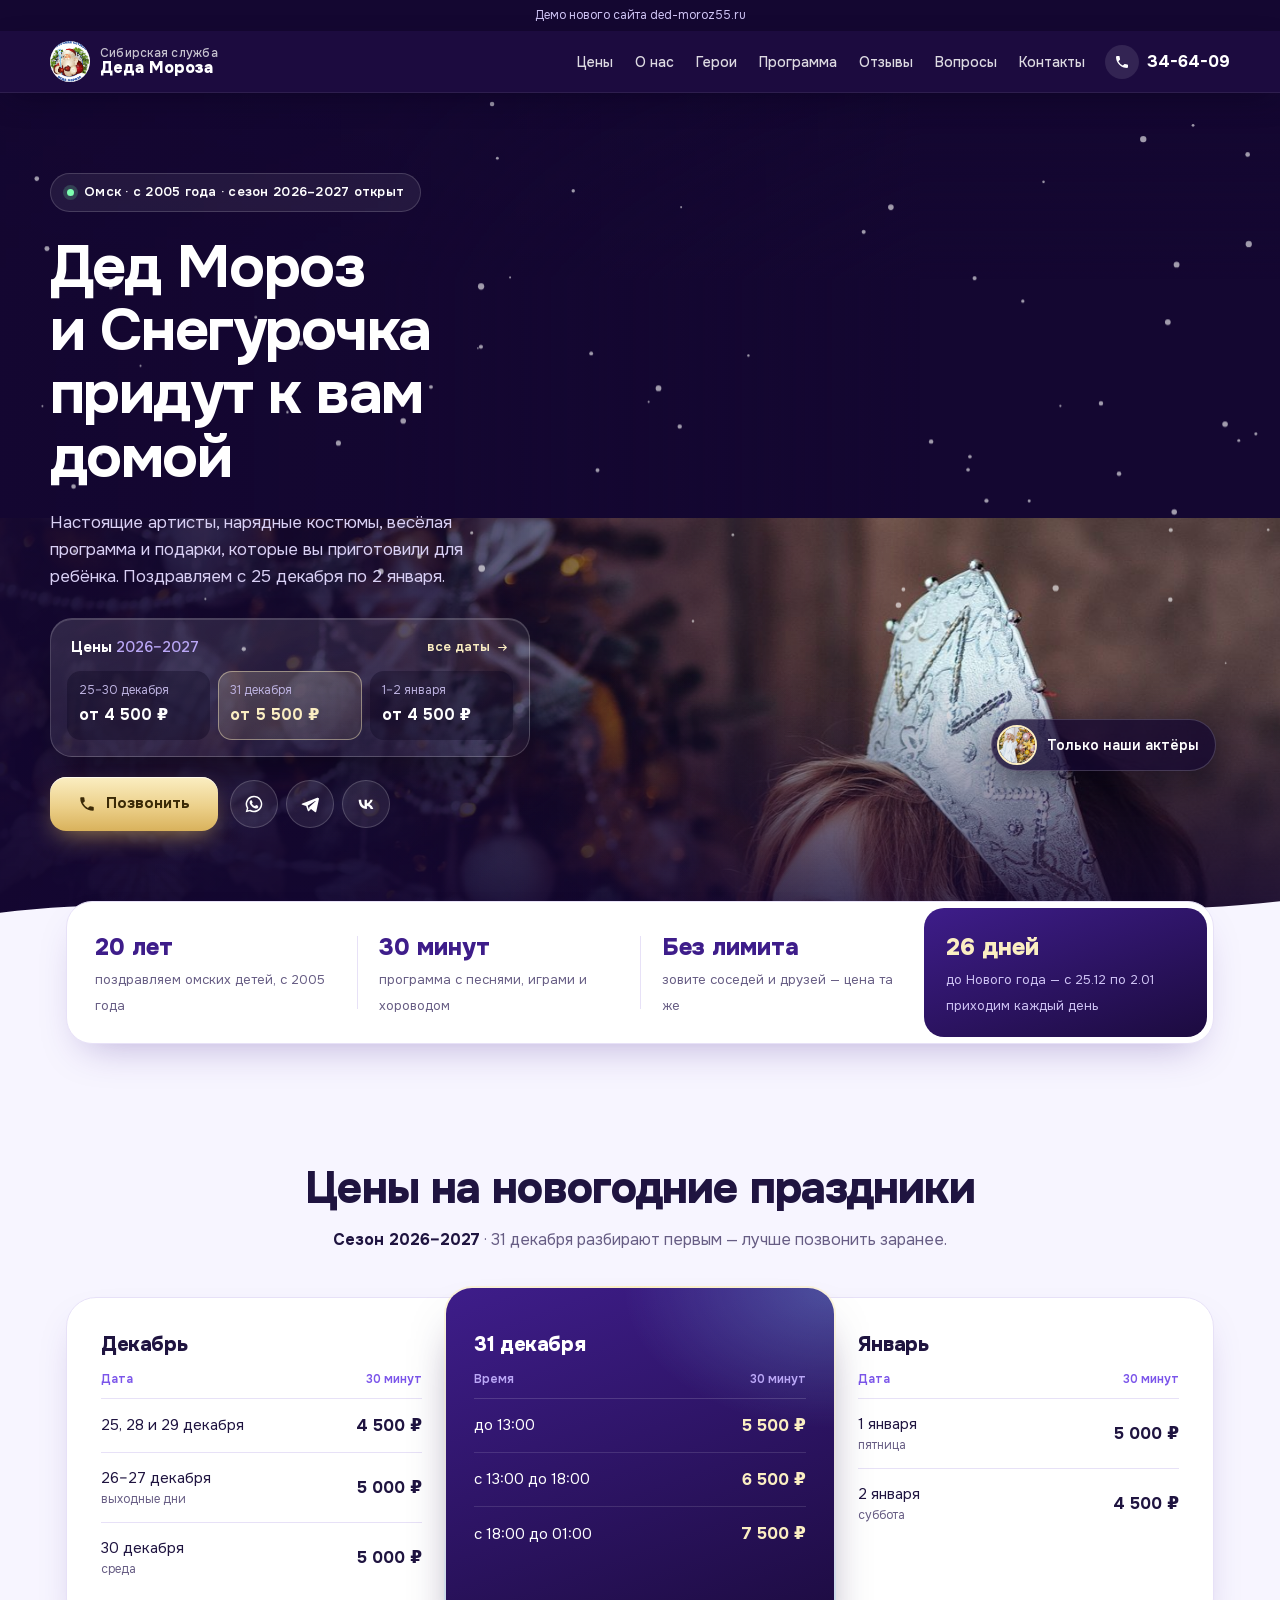
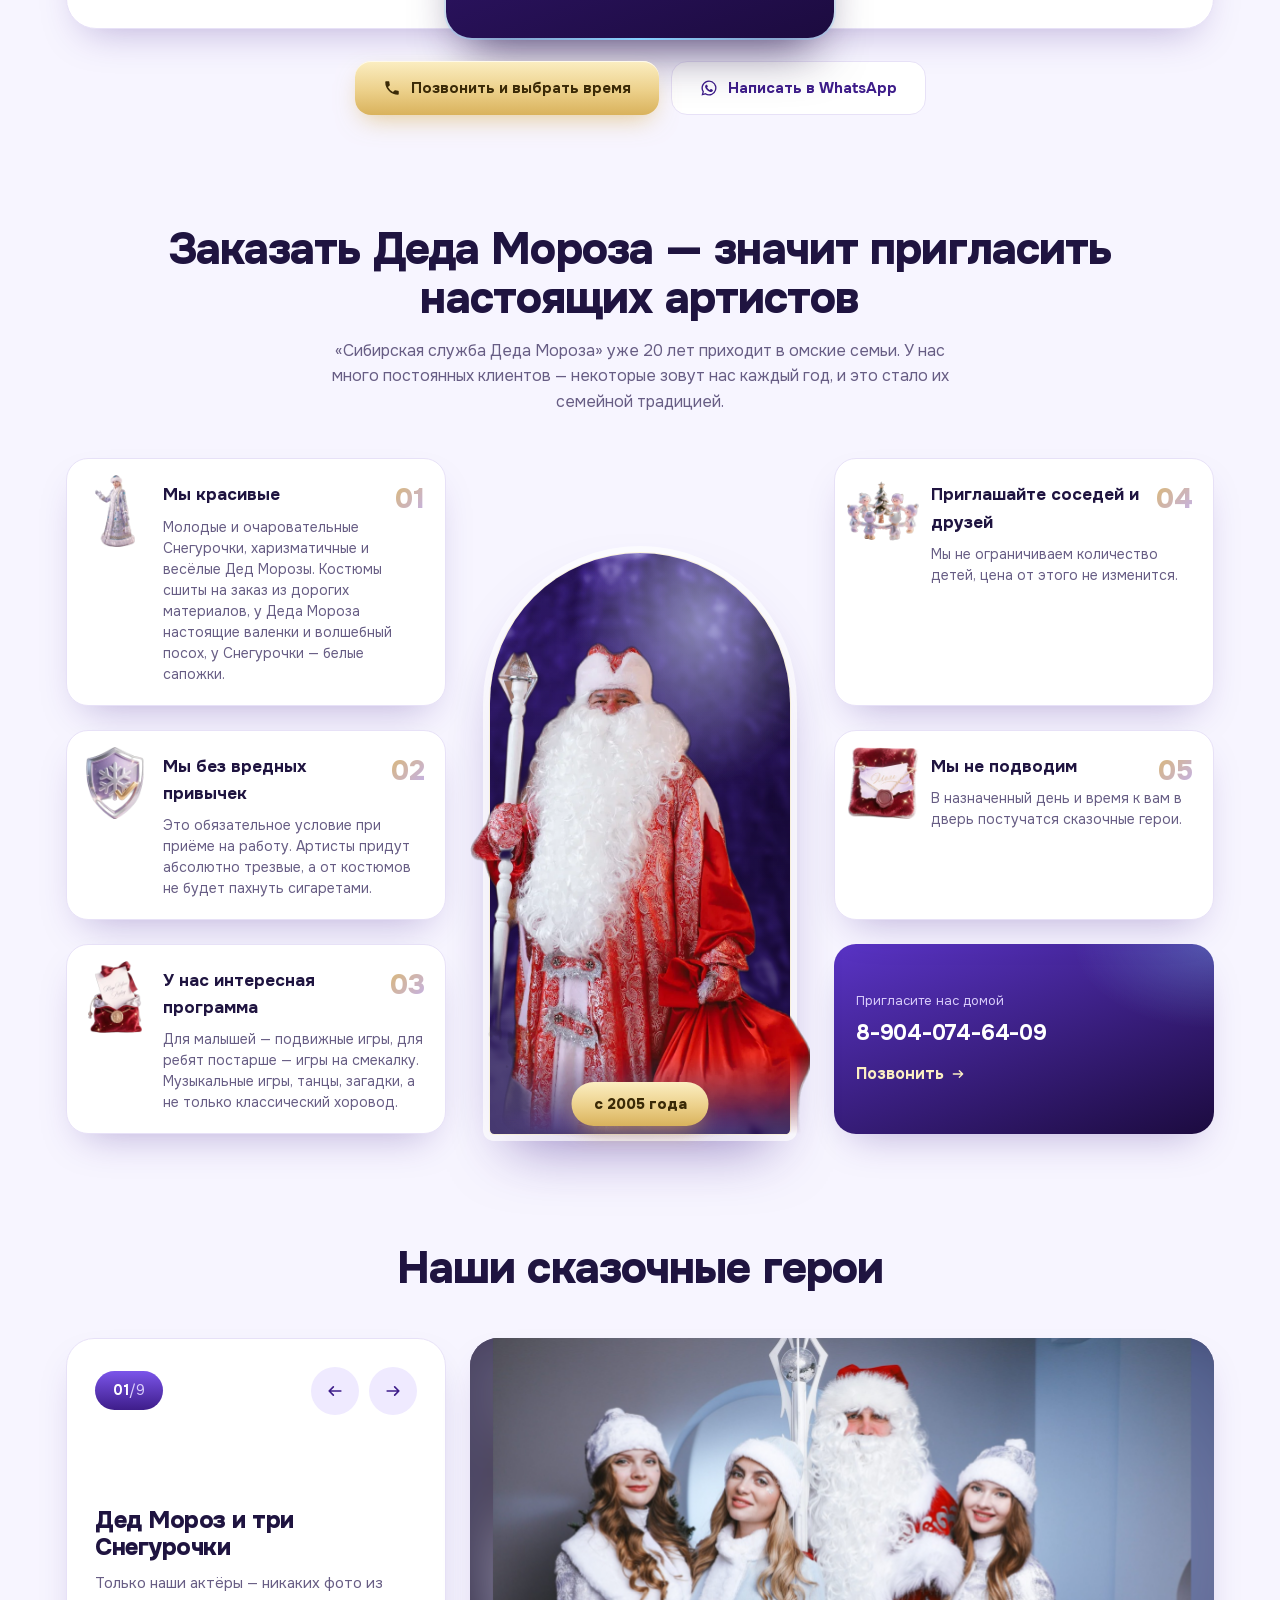
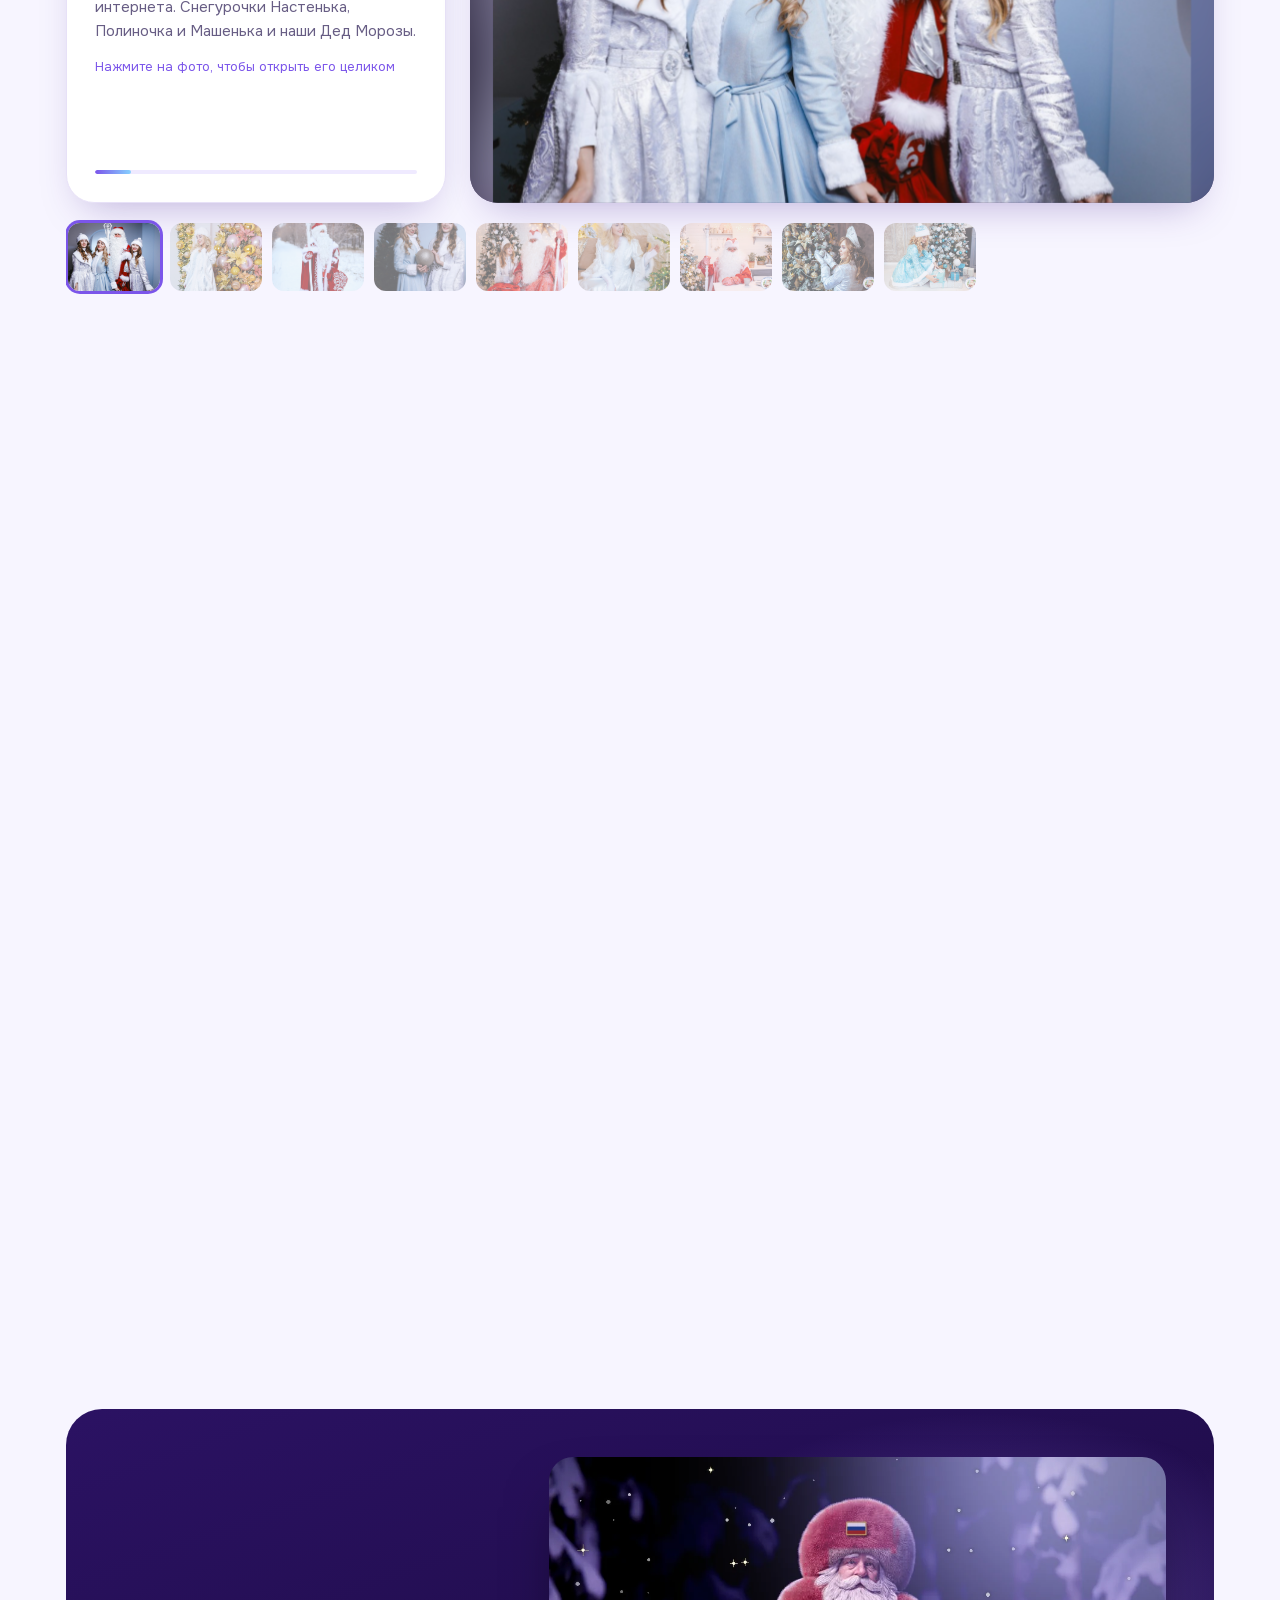
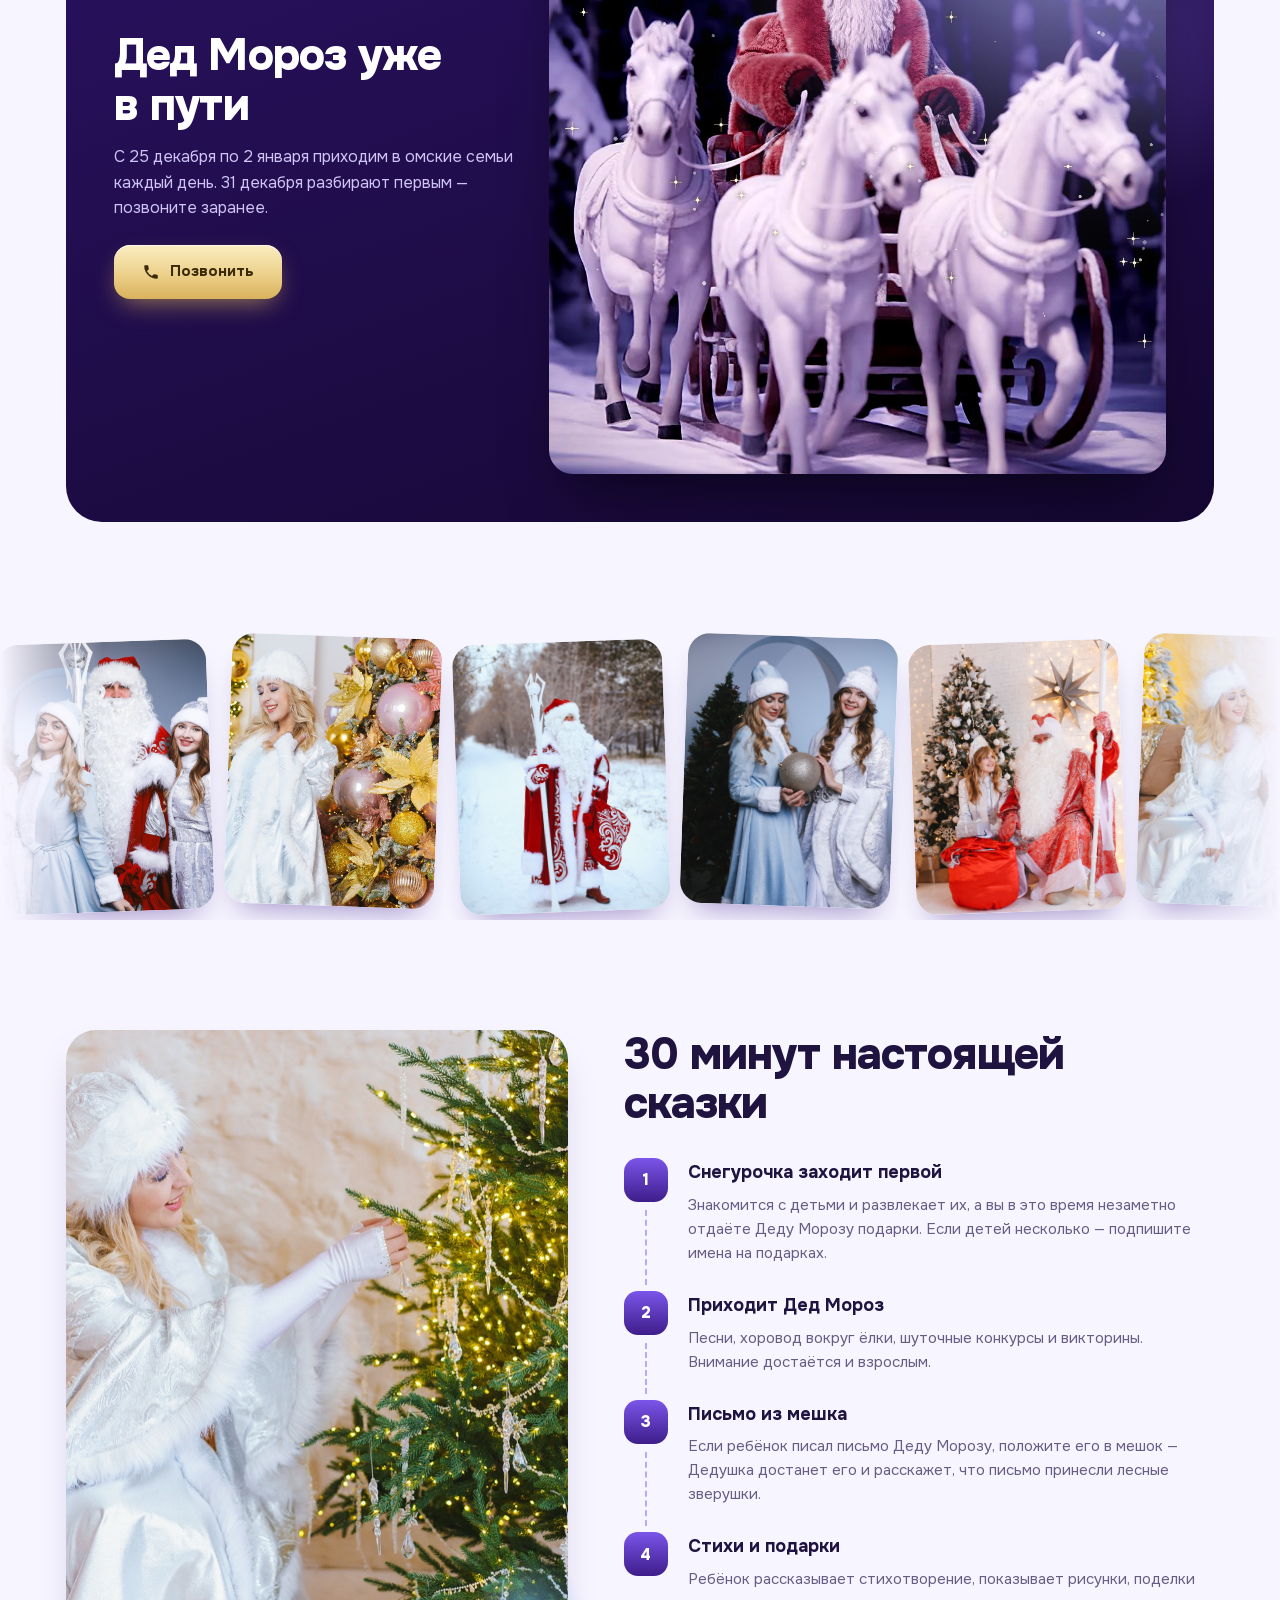
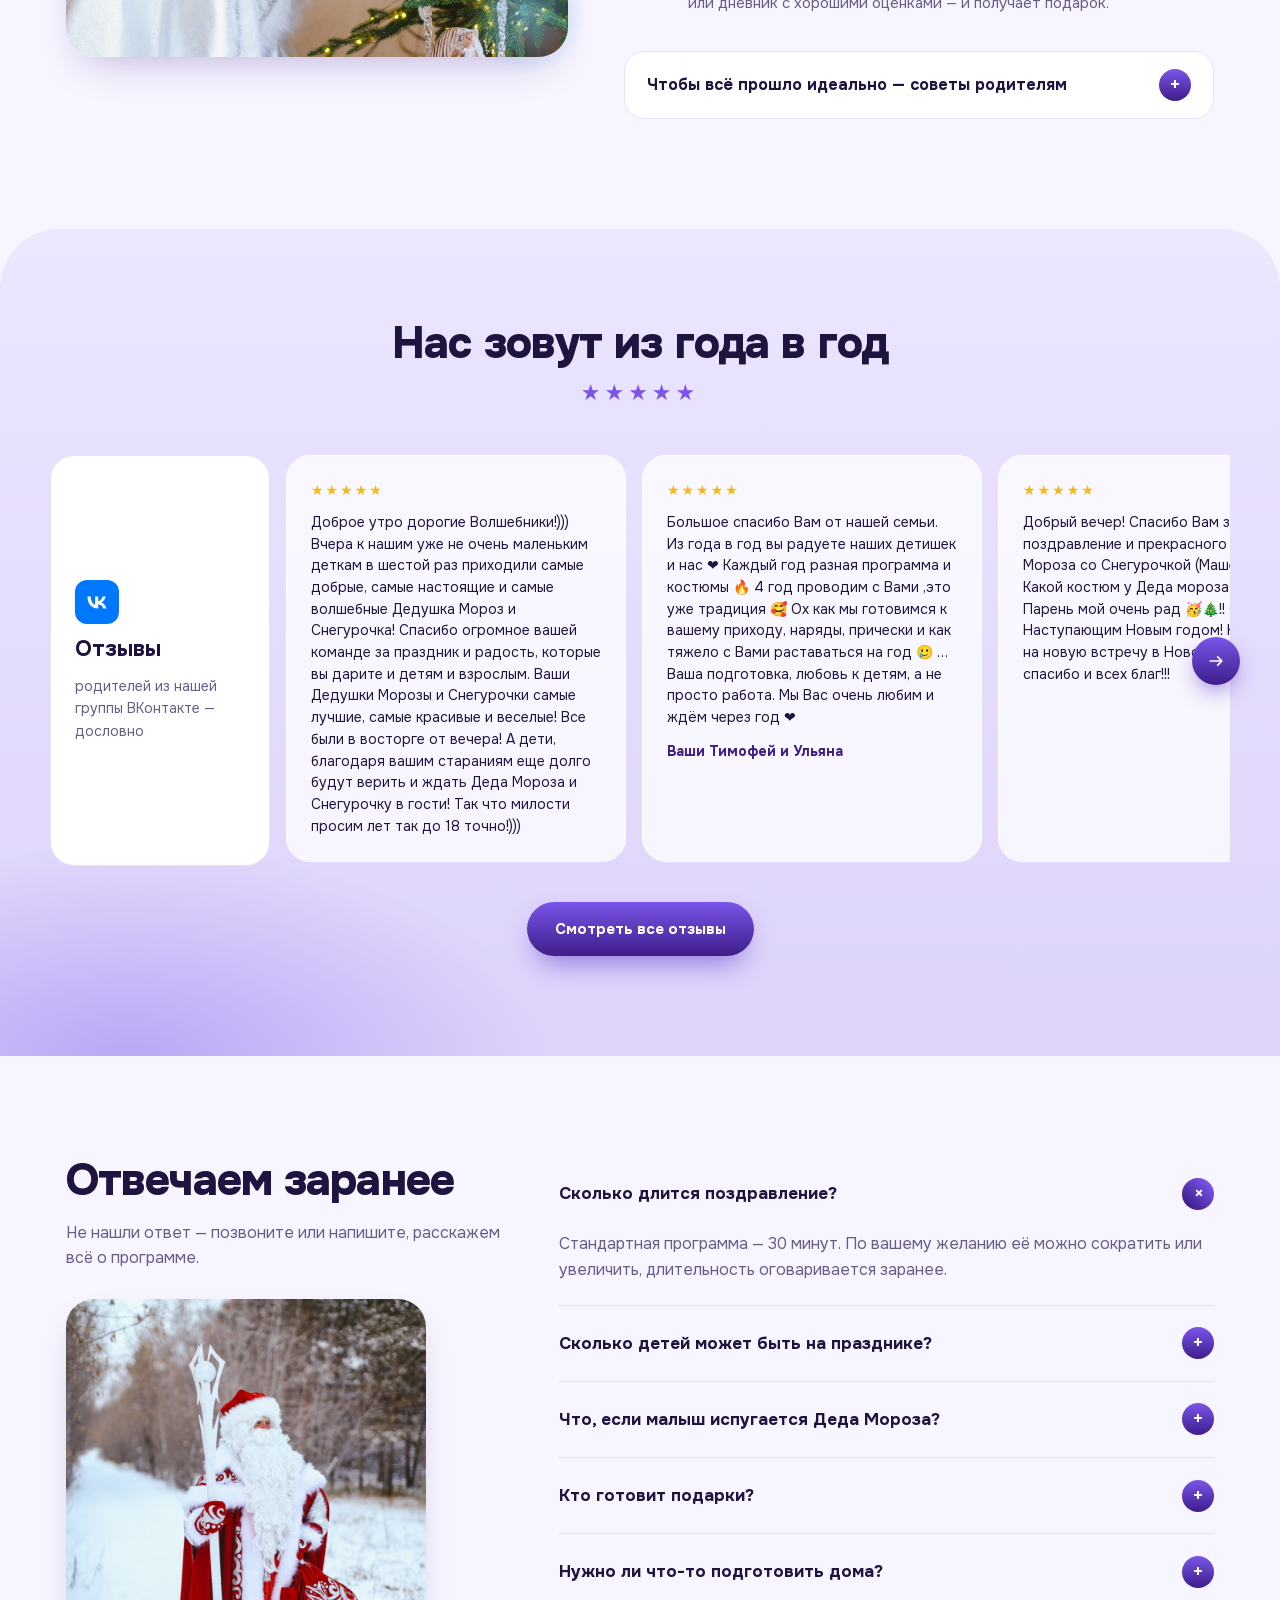
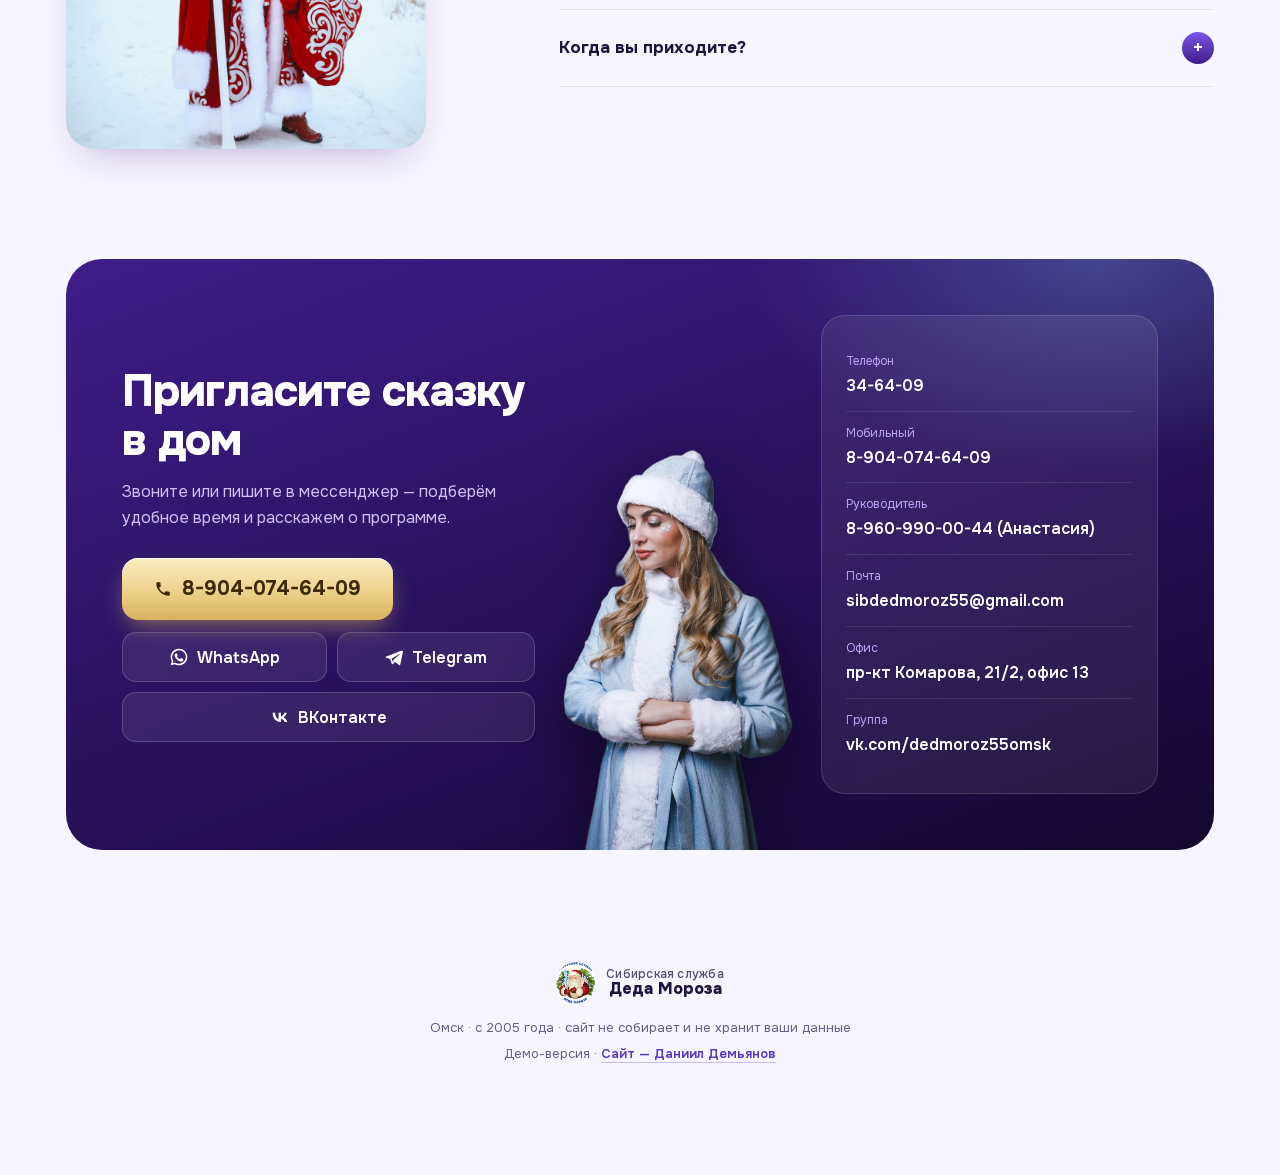
==== commit ce13ace0: "Add files via upload" ====
--- a/index.html
+++ b/index.html
@@ -7,12 +7,12 @@
 <meta name="description" content="Заказать Деда Мороза и Снегурочку на дом в Омске. Работаем с 2005 года. Поздравления с 25 декабря по 2 января, от 4 500 ₽. Тел. 34-64-09, 8-904-074-64-09.">
 <meta property="og:title" content="Сибирская служба Деда Мороза — Омск">
 <meta property="og:description" content="Дед Мороз и Снегурочка придут к вам домой. С 2005 года. От 4 500 ₽.">
-<meta property="og:image" content="https://danielsque18.github.io/dedmoroz/img/trio.jpg">
+<meta property="og:image" content="https://danielsque18.github.io/dedmoroz/img/hero-sneg.jpg">
 <meta property="og:url" content="https://danielsque18.github.io/dedmoroz/">
 <meta property="og:type" content="website">
 <meta name="theme-color" content="#1c0b3f">
-<link rel="stylesheet" href="fonts/fonts.css?v=20261022k">
-<link rel="stylesheet" href="style.css?v=20261022k">
+<link rel="stylesheet" href="fonts/fonts.css?v=20261022n">
+<link rel="stylesheet" href="style.css?v=20261022n">
 <link rel="icon" href="img/logo.png" type="image/png">
 <script type="application/ld+json">{"@context":"https://schema.org","@type":"EntertainmentBusiness","name":"Сибирская служба Деда Мороза","description":"Дед Мороз и Снегурочка на дом в Омске, с 2005 года","address":{"@type":"PostalAddress","addressLocality":"Омск","streetAddress":"пр-кт Комарова, 21/2, офис 13"},"telephone":["+7 3812 34-64-09","+7 904 074-64-09"],"email":"sibdedmoroz55@gmail.com","priceRange":"4500–7500 ₽","sameAs":["https://vk.com/dedmoroz55omsk"]}</script>
 </head>
@@ -54,6 +54,11 @@
   <canvas class="snow" aria-hidden="true"></canvas>
   <div class="night" aria-hidden="true"><span class="moon"></span></div>
   <div class="sparks" aria-hidden="true"></div>
+  <figure class="hero-photo">
+    <span class="halo" aria-hidden="true"></span>
+    <img src="img/hero-sneg.jpg" alt="Снегурочка «Сибирской службы Деда Мороза» у ёлки" width="2000" height="1013" fetchpriority="high">
+    <figcaption class="badge-row"><img class="round" src="img/sneg-gold.jpg" alt="" width="44" height="44"><span class="sticker">Только наши актёры</span></figcaption>
+  </figure>
   <div class="hero-grid">
   <div class="hero-in">
     <p class="chip"><span class="dot"></span><span class="kicker">Омск · с 2005 года · сезон 2026–2027 открыт</span></p>
@@ -76,11 +81,6 @@
       </div>
     </div>
   </div>
-  <figure class="hero-photo">
-    <span class="halo" aria-hidden="true"></span>
-    <img src="img/cut-trio.webp?v=2" alt="Дед Мороз и Снегурочки «Сибирской службы Деда Мороза»" width="1477" height="1150" fetchpriority="high">
-    <figcaption class="badge-row"><img class="round" src="img/sneg-gold.jpg" alt="" width="44" height="44"><span class="sticker">Только наши актёры</span></figcaption>
-  </figure>
   </div>
   <svg class="drift" viewBox="0 0 1440 120" preserveAspectRatio="none" aria-hidden="true"><path d="M0 70 C200 30 420 95 720 60 C1000 28 1220 90 1440 50 V120 H0 Z"/></svg>
 </section>
@@ -315,8 +315,8 @@
   <a href="https://wa.me/79040746409" target="_blank" rel="noopener" class="fab-wa"><svg><use href="#i-wa"/></svg>WhatsApp</a>
 </div>
 
-<script src="data/content.js?v=20261022k"></script>
-<script src="render.js?v=20261022k"></script>
-<script src="script.js?v=20261022k"></script>
+<script src="data/content.js?v=20261022n"></script>
+<script src="render.js?v=20261022n"></script>
+<script src="script.js?v=20261022n"></script>
 </body>
 </html>
--- a/style.css
+++ b/style.css
@@ -594,3 +594,53 @@
 /* ссылка на портфолио в подвале, как у SEDOY */
 .foot-credit{color:var(--v600);font-weight:600;text-decoration:none;border-bottom:1px solid rgba(90,52,198,.3);transition:border-color .2s,color .2s}
 .foot-credit:hover{color:var(--v700);border-color:currentColor}
+
+/* ===== первый экран: живое фото Снегурочки у ёлки на весь экран ===== */
+.hero{min-height:min(780px,calc(100vh - 90px))}
+.night,.moon,.halo{display:none!important}
+.hero-grid{grid-template-columns:minmax(0,560px) minmax(0,1fr)!important;min-height:min(720px,calc(100vh - 120px))!important;align-items:center!important}
+.hero-in{padding:40px 0 110px!important}
+.hero-photo{position:absolute!important;inset:0;margin:0!important;z-index:-1;animation:heroIn 1.6s cubic-bezier(.2,.8,.2,1) both!important;overflow:hidden}
+@keyframes heroIn{from{opacity:0;transform:scale(1.06)}}
+.hero-photo>img{width:100%!important;height:100%!important;max-height:none!important;object-fit:cover!important;object-position:70% 30%;filter:none!important;-webkit-mask-image:none!important;mask-image:none!important}
+.hero-photo::after{content:"";position:absolute;inset:0;z-index:2;pointer-events:none;
+  background:linear-gradient(90deg,rgba(20,7,49,.94) 0%,rgba(20,7,49,.82) 30%,rgba(20,7,49,.35) 55%,rgba(20,7,49,0) 72%),
+             linear-gradient(0deg,rgba(20,7,49,.9) 0%,rgba(20,7,49,0) 32%),
+             linear-gradient(180deg,rgba(20,7,49,.55) 0%,rgba(20,7,49,0) 22%)}
+.hero-photo .badge-row{left:auto!important;right:5%;bottom:20%!important;top:auto!important}
+.hero .snow{z-index:3}.hero .sparks{z-index:3}
+
+@media (max-width:900px){
+  .hero{min-height:0;padding-top:0!important}
+  .hero-grid{display:flex!important;min-height:0!important}
+  .hero-photo{position:relative!important;inset:auto;order:1!important;z-index:0;width:calc(100% + 32px)!important;margin:0 -16px!important;height:min(400px,95vw)}
+  .hero-photo>img{object-position:80% 28%}
+  .hero-photo::after{background:linear-gradient(0deg,#140731 0%,rgba(20,7,49,.55) 30%,rgba(20,7,49,0) 55%),linear-gradient(180deg,rgba(20,7,49,.5) 0%,rgba(20,7,49,0) 20%)}
+  .hero-photo .badge-row{right:auto;left:16px!important;bottom:auto!important;top:16px!important}
+  .chip{order:2!important;position:relative;z-index:4;margin-top:-64px!important}
+  .hero h1{order:3!important;position:relative;z-index:4}
+  .quick-prices{order:4!important;margin-top:18px!important}
+  .hero .cta{order:5!important}
+}
+@media (min-width:701px) and (max-width:900px){.hero-photo{height:440px;max-width:none!important;width:calc(100% + 32px)!important}}
+@media (min-width:901px){
+  .hero-grid{position:static!important}
+  .hero-in{position:relative;z-index:4}
+  .hero-photo{top:0;right:0;bottom:0;left:0}
+}
+@media (min-width:901px){
+  .hero-grid{display:flex!important;align-items:center}
+  .hero-in{max-width:560px;flex:none}
+}
+/* фото — прямой фон всего первого экрана (вынесено из сетки) */
+@media (min-width:901px){
+  .hero-photo{position:absolute!important;top:0;right:0;bottom:0;left:0;z-index:-1}
+  .hero-grid{position:relative!important;z-index:4}
+}
+@media (max-width:900px){
+  .hero{display:flex;flex-direction:column}
+  .hero-photo{order:0!important}
+  .hero-grid{order:1;position:relative;z-index:4}
+  .chip{margin-top:-64px!important}
+}
+@media (min-width:901px){.hero-photo{height:100%!important;width:100%!important}}
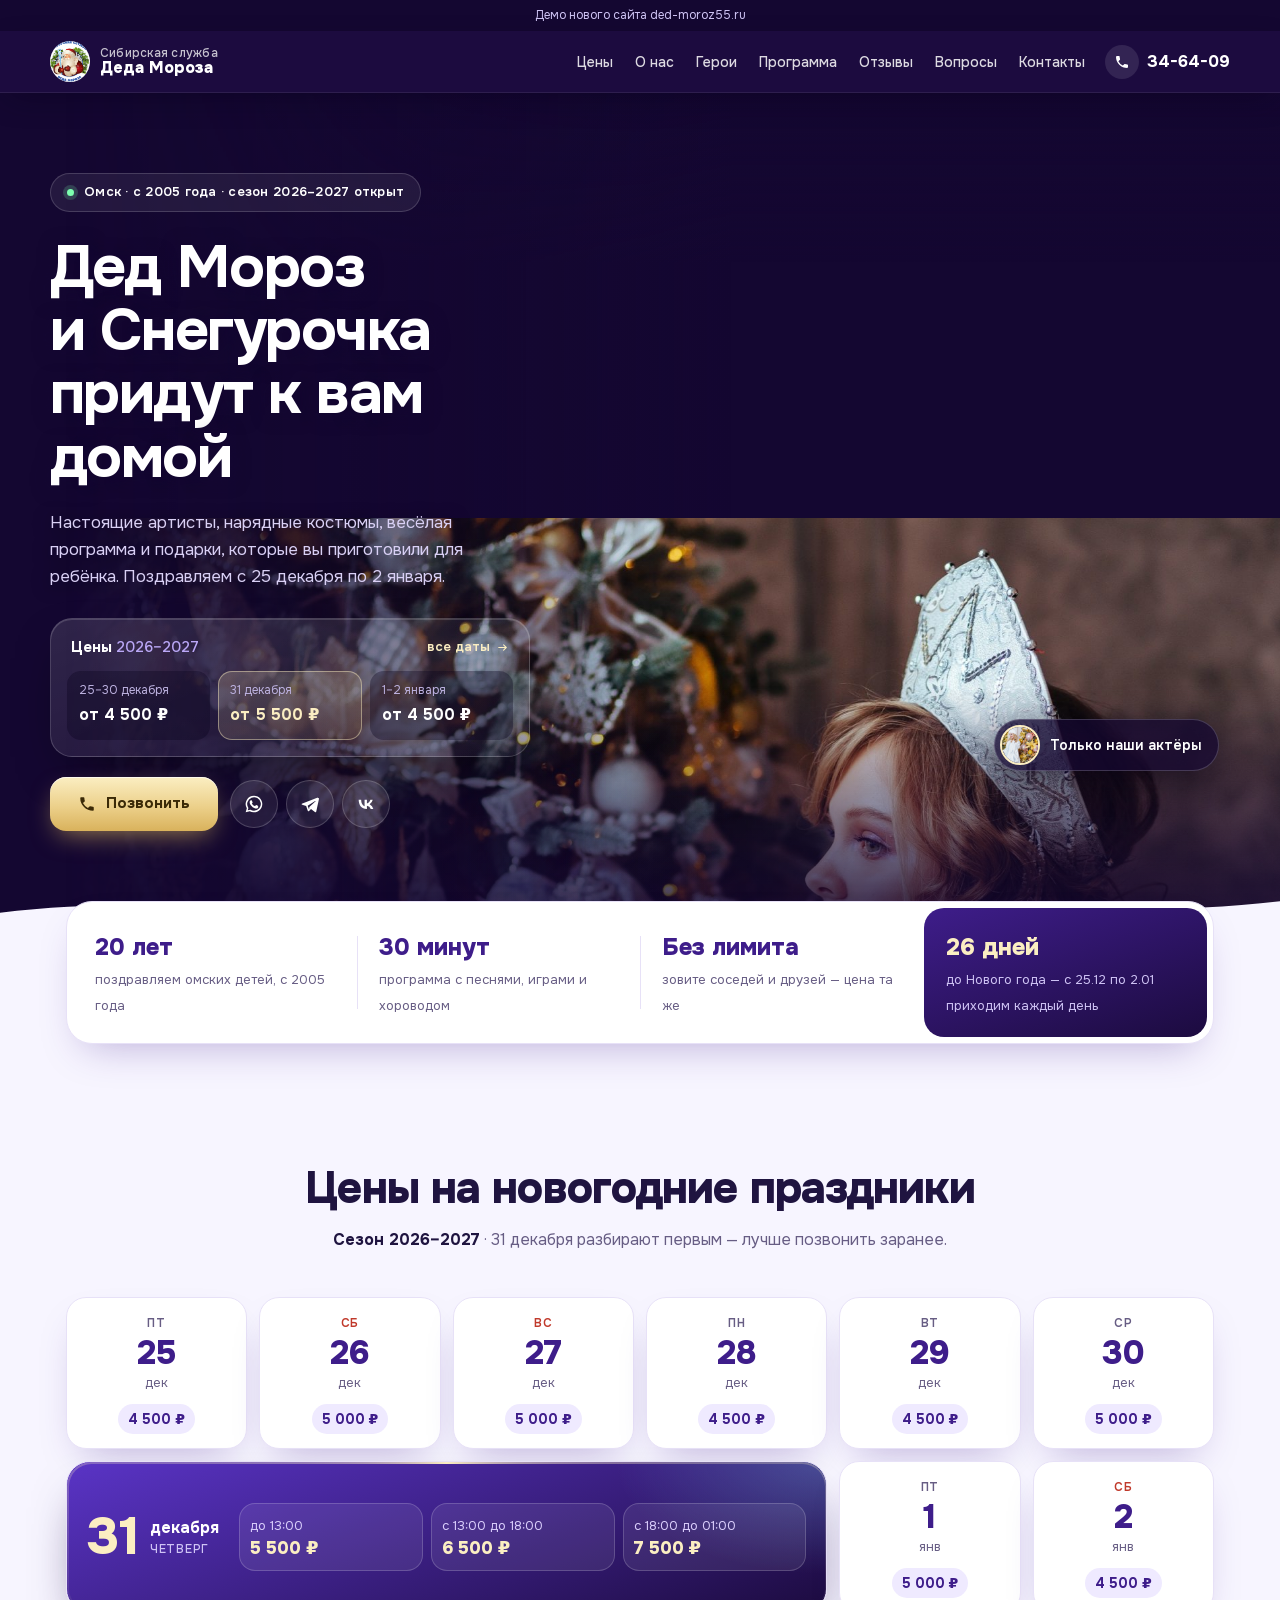
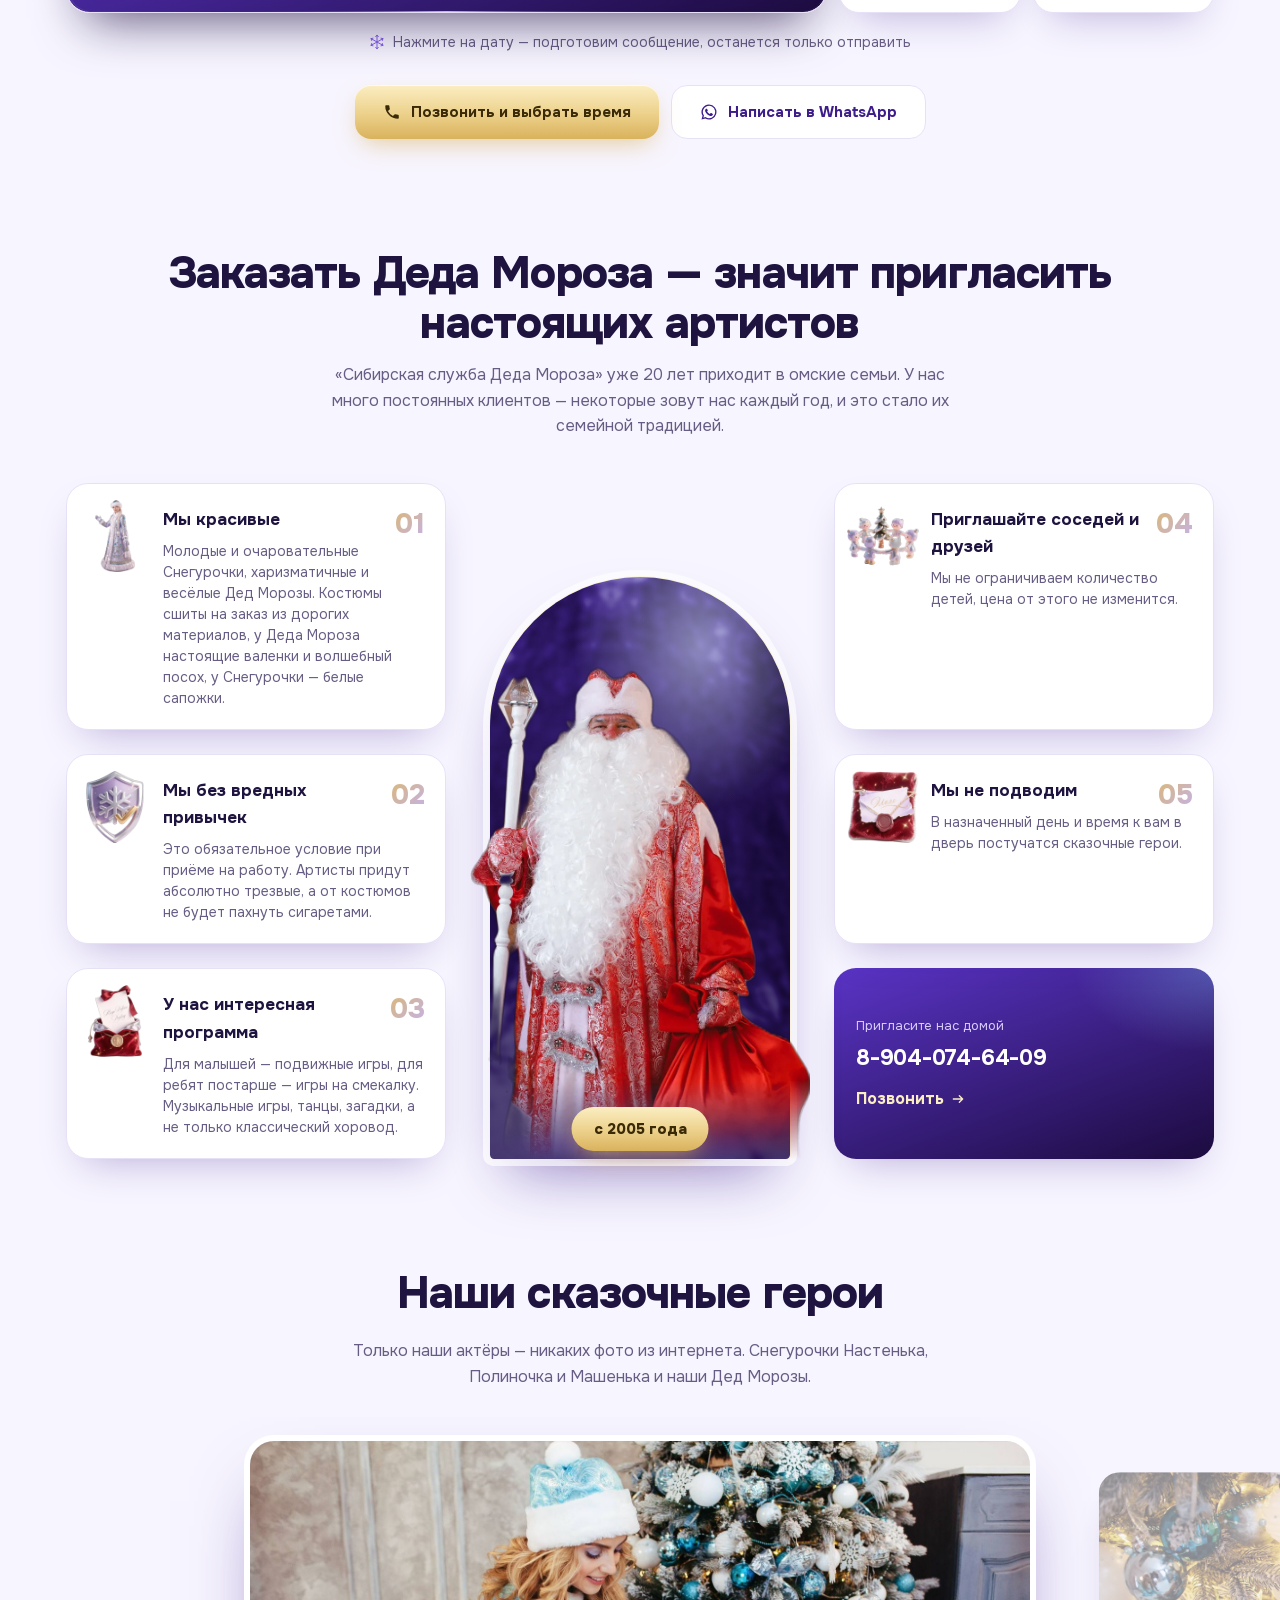
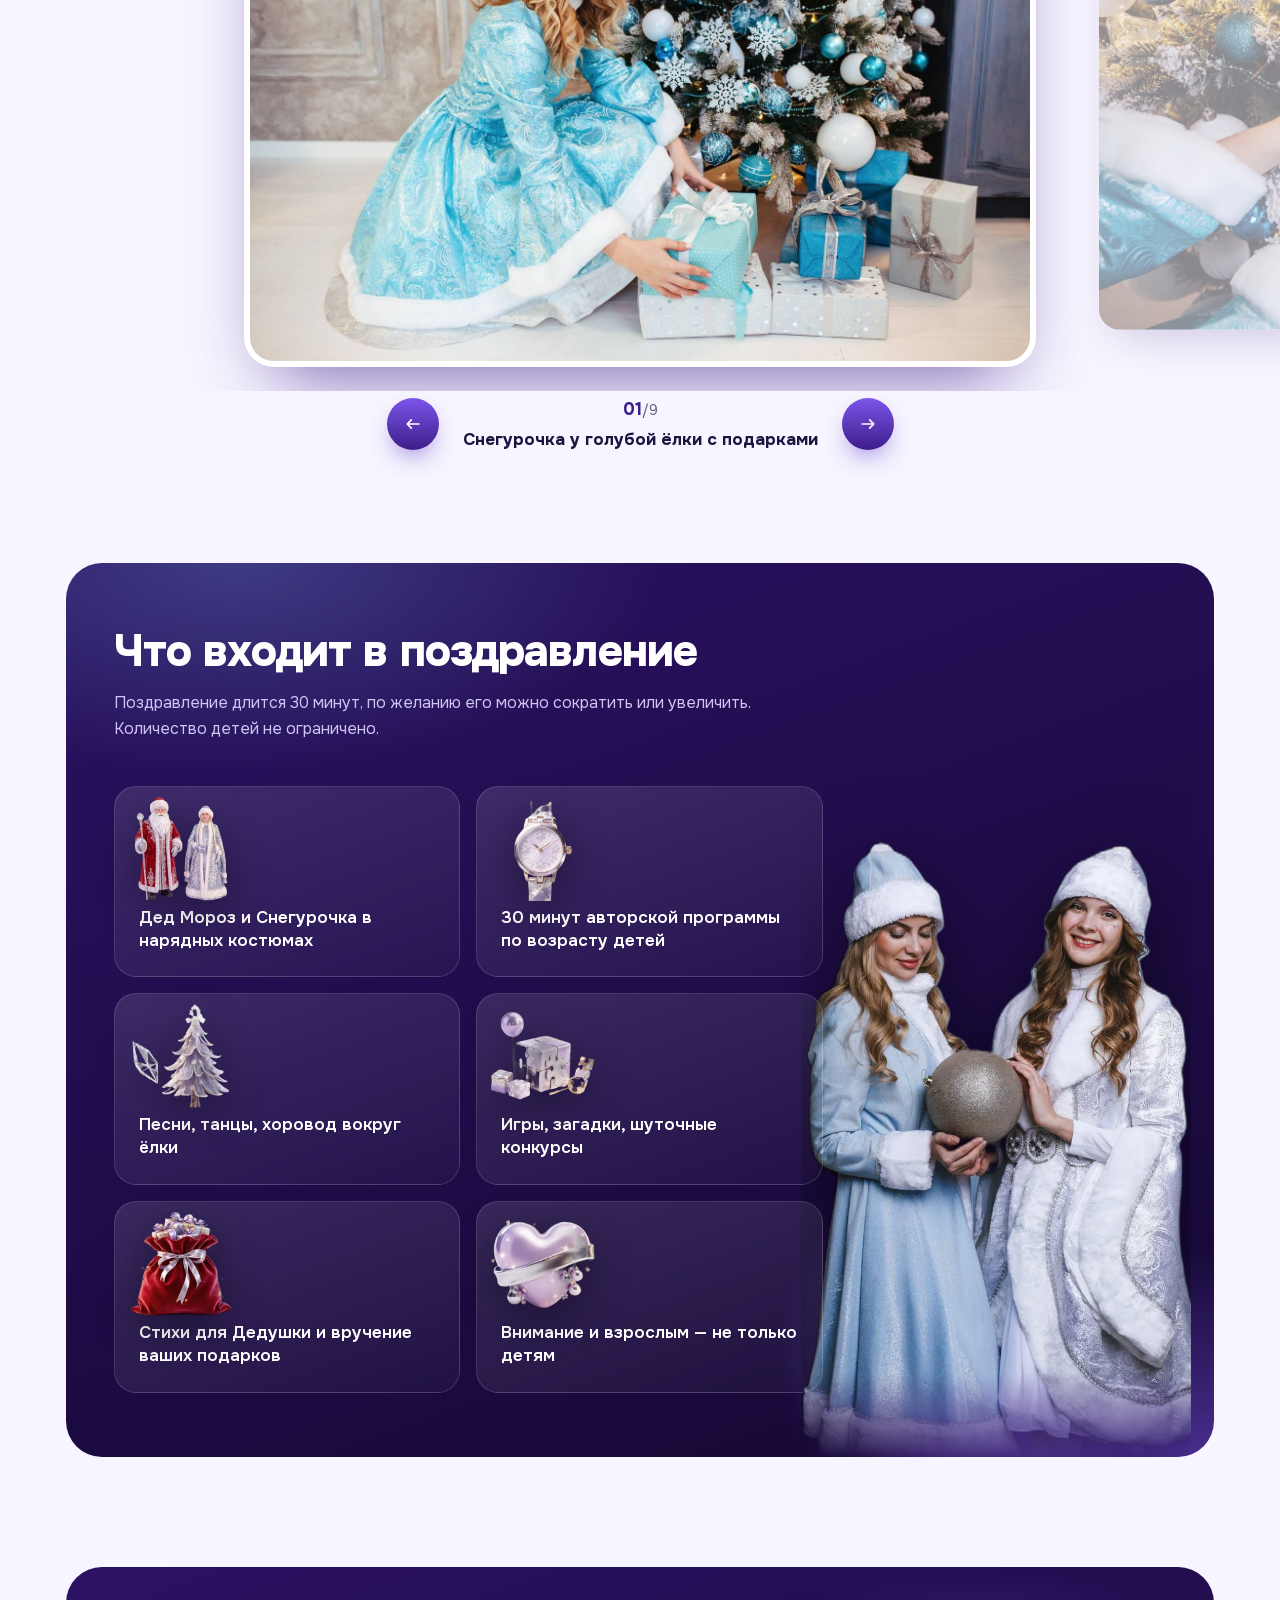
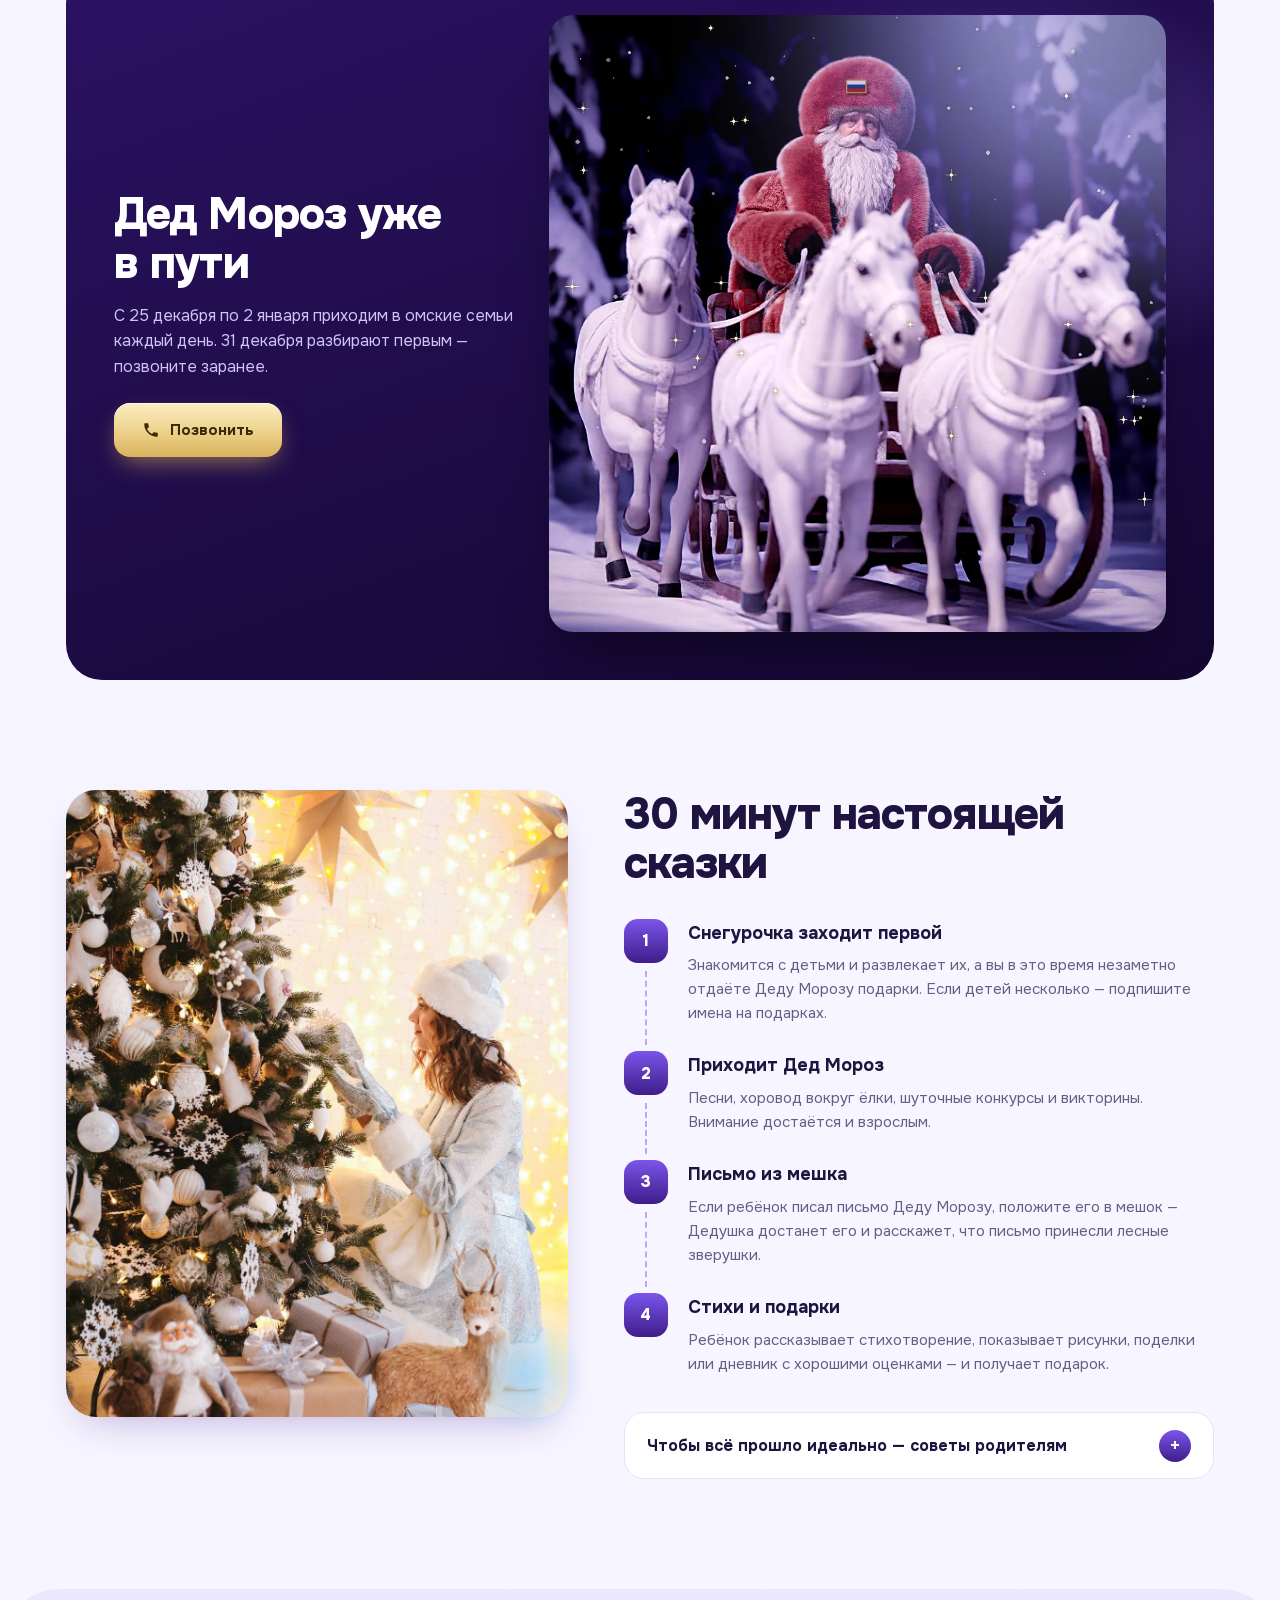
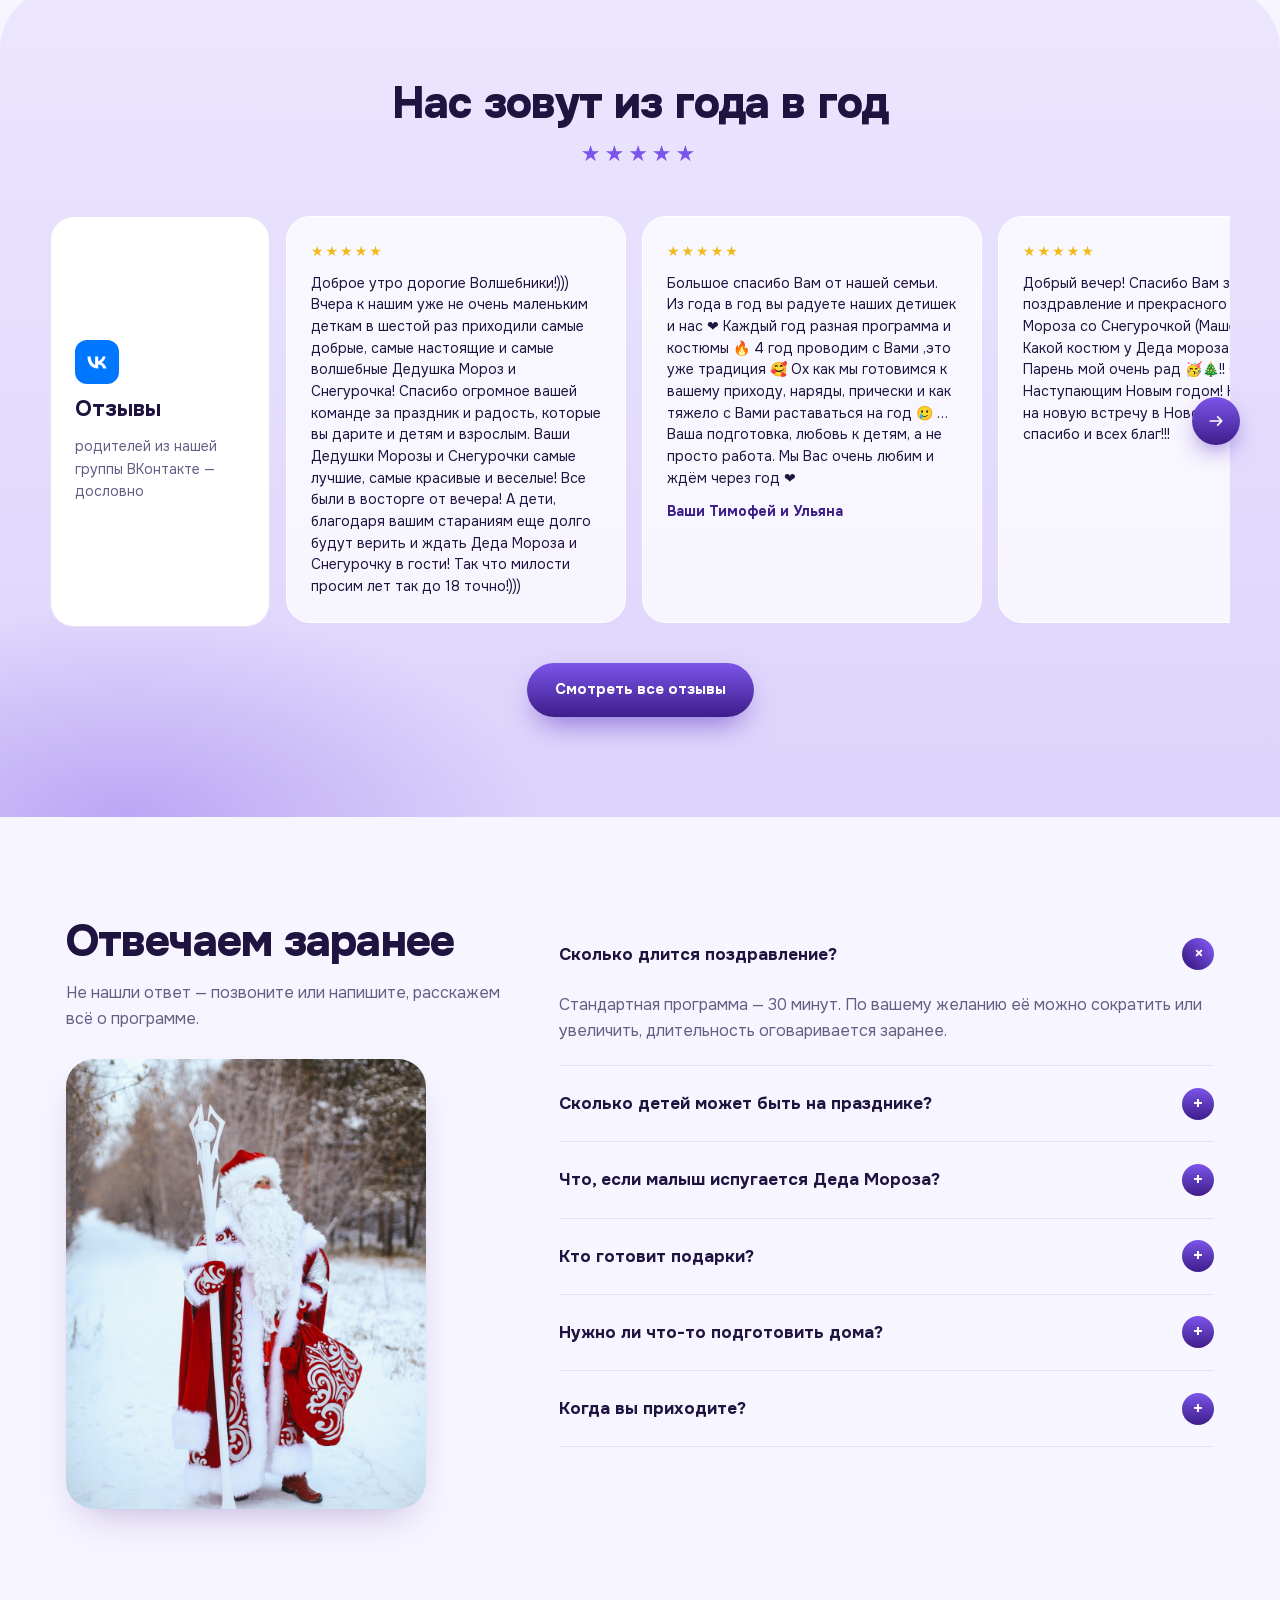
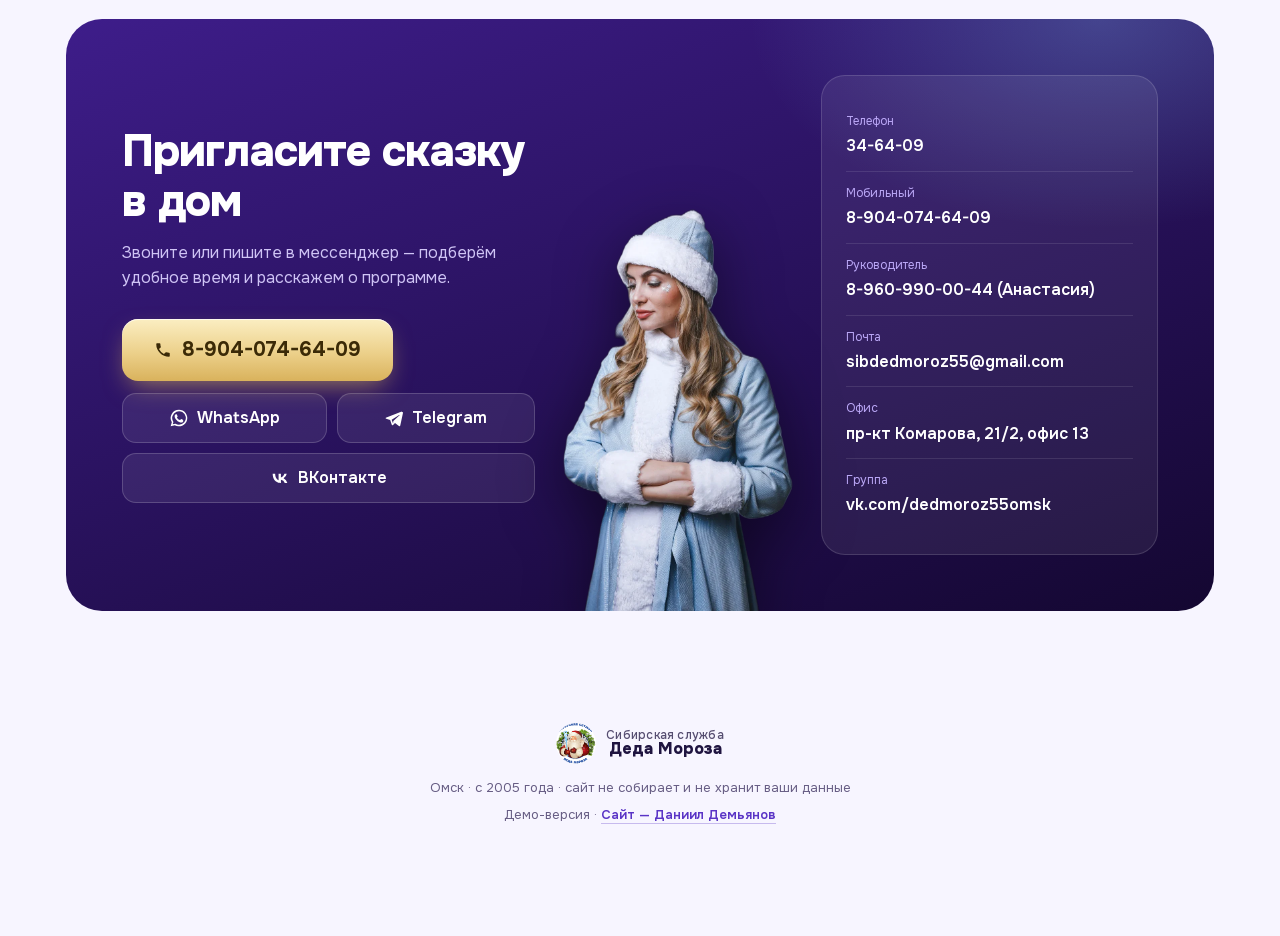
==== commit 62e18454: "Add files via upload" ====
--- a/index.html
+++ b/index.html
@@ -7,12 +7,12 @@
 <meta name="description" content="Заказать Деда Мороза и Снегурочку на дом в Омске. Работаем с 2005 года. Поздравления с 25 декабря по 2 января, от 4 500 ₽. Тел. 34-64-09, 8-904-074-64-09.">
 <meta property="og:title" content="Сибирская служба Деда Мороза — Омск">
 <meta property="og:description" content="Дед Мороз и Снегурочка придут к вам домой. С 2005 года. От 4 500 ₽.">
-<meta property="og:image" content="https://danielsque18.github.io/dedmoroz/img/hero-sneg.jpg">
+<meta property="og:image" content="https://danielsque18.github.io/dedmoroz/img/hero-sneg.jpg?v=2">
 <meta property="og:url" content="https://danielsque18.github.io/dedmoroz/">
 <meta property="og:type" content="website">
 <meta name="theme-color" content="#1c0b3f">
-<link rel="stylesheet" href="fonts/fonts.css?v=20261022n">
-<link rel="stylesheet" href="style.css?v=20261022n">
+<link rel="stylesheet" href="fonts/fonts.css?v=20261022v">
+<link rel="stylesheet" href="style.css?v=20261022v">
 <link rel="icon" href="img/logo.png" type="image/png">
 <script type="application/ld+json">{"@context":"https://schema.org","@type":"EntertainmentBusiness","name":"Сибирская служба Деда Мороза","description":"Дед Мороз и Снегурочка на дом в Омске, с 2005 года","address":{"@type":"PostalAddress","addressLocality":"Омск","streetAddress":"пр-кт Комарова, 21/2, офис 13"},"telephone":["+7 3812 34-64-09","+7 904 074-64-09"],"email":"sibdedmoroz55@gmail.com","priceRange":"4500–7500 ₽","sameAs":["https://vk.com/dedmoroz55omsk"]}</script>
 </head>
@@ -56,7 +56,7 @@
   <div class="sparks" aria-hidden="true"></div>
   <figure class="hero-photo">
     <span class="halo" aria-hidden="true"></span>
-    <img src="img/hero-sneg.jpg" alt="Снегурочка «Сибирской службы Деда Мороза» у ёлки" width="2000" height="1013" fetchpriority="high">
+    <img src="img/hero-sneg.jpg?v=2" alt="Снегурочка «Сибирской службы Деда Мороза» у ёлки" width="2000" height="1333" fetchpriority="high">
     <figcaption class="badge-row"><img class="round" src="img/sneg-gold.jpg" alt="" width="44" height="44"><span class="sticker">Только наши актёры</span></figcaption>
   </figure>
   <div class="hero-grid">
@@ -115,6 +115,8 @@
       <li><span>2 января <small>суббота</small></span><b>4 500 ₽</b></li>
     </ul></div>
   </div>
+  <div class="cal" id="cal" aria-label="Календарь цен"></div>
+  <p class="cal-hint"><svg><use href="#i-snow"/></svg><span>Нажмите на дату — подготовим сообщение, останется только отправить</span></p>
   <div class="cta cta-c">
     <a href="tel:+79040746409" class="btn btn-gold"><svg><use href="#i-phone"/></svg><span>Позвонить и выбрать время</span></a>
     <a href="https://wa.me/79040746409" class="btn btn-soft" target="_blank" rel="noopener"><svg><use href="#i-wa"/></svg><span>Написать в WhatsApp</span></a>
@@ -145,21 +147,14 @@
   <div class="head head-c">
     <h2><em>Наши</em> сказочные герои</h2>
   </div>
-  <div class="stage">
-    <div class="stage-card">
-      <div class="stage-nav">
-        <span class="count"><b>01</b>/9</span>
-        <button class="prev" aria-label="Предыдущее фото"><svg><use href="#i-arrow"/></svg></button>
-        <button class="next" aria-label="Следующее фото"><svg><use href="#i-arrow"/></svg></button>
-      </div>
-      <div><h3 class="stage-title">Дед Мороз и три Снегурочки</h3>
-      <p class="txt stage-txt">Только наши актёры — никаких фото из интернета. Снегурочки Настенька, Полиночка и Машенька и наши Дед Морозы.</p>
-      <p class="stage-tip">Нажмите на фото, чтобы открыть его целиком</p></div>
-      <div class="stage-bar"><i></i></div>
-    </div>
-    <div class="stage-pic"><img src="img/trio.jpg" alt="Дед Мороз и три Снегурочки"></div>
-  </div>
-  <div class="gallery" id="gallery">
+  <p class="txt car-txt">Только наши актёры — никаких фото из интернета. Снегурочки Настенька, Полиночка и Машенька и наши Дед Морозы.</p>
+  <div class="car" id="car" aria-roledescription="карусель" aria-label="Фото наших героев"><div class="car-track"></div></div>
+  <div class="car-bar">
+    <button class="car-prev" type="button" aria-label="Предыдущее фото"><svg><use href="#i-arrow"/></svg></button>
+    <div class="car-info"><span class="car-count"><b>01</b>/9</span><span class="car-title">Дед Мороз и три Снегурочки</span></div>
+    <button class="car-next" type="button" aria-label="Следующее фото"><svg><use href="#i-arrow"/></svg></button>
+  </div>
+  <div class="gallery" id="gallery" hidden>
     <img src="img/trio.jpg" alt="Дед Мороз и три Снегурочки" loading="lazy">
     <img src="img/sneg-gold.jpg" alt="Снегурочка у ёлки" loading="lazy">
     <img src="img/ded-snow.jpg" alt="Дед Мороз в снегу" loading="lazy">
@@ -167,8 +162,6 @@
     <img src="img/pair-tree.jpg" alt="Дед Мороз и Снегурочка у ёлки" loading="lazy">
     <img src="img/sneg-white.jpg" alt="Снегурочка в белом" loading="lazy">
     <img src="img/ded-home.jpg" alt="Дед Мороз" loading="lazy">
-    <img src="img/sneg-tree.jpg" alt="Снегурочка" loading="lazy">
-    <img src="img/sneg-gifts.jpg" alt="Снегурочка с подарками" loading="lazy">
   </div>
 </section>
 
@@ -202,9 +195,6 @@
     <div class="tb-pic"><img src="img/ai/troika.webp" alt="Дед Мороз на тройке" onload="this.closest('section').hidden=false" onerror="this.closest('section').remove()"></div>
   </div>
 </section>
-
-<!-- ЛЕНТА ФОТО -->
-<div class="ribbon" aria-hidden="true"><div class="ribbon-in"></div></div>
 
 <!-- КАК ПРОХОДИТ -->
 <section id="how" class="sec" data-reveal>
@@ -307,6 +297,20 @@
   <p class="made">Демо-версия · <a href="https://danielsque18.github.io/portfolio/" class="foot-credit" target="_blank" rel="noopener">Сайт — Даниил Демьянов</a></p>
 </footer>
 
+<div class="sheet" id="sheet" hidden role="dialog" aria-modal="true" aria-labelledby="sheetT">
+  <div class="sheet-box">
+    <button class="sheet-x" type="button" aria-label="Закрыть">×</button>
+    <p class="sheet-k" id="sheetK"></p>
+    <h3 id="sheetT"></h3>
+    <p class="sheet-p" id="sheetP"></p>
+    <div class="sheet-btns">
+      <a class="btn btn-gold" id="sheetCall" href="tel:+79040746409"><svg><use href="#i-phone"/></svg><span>Позвонить</span></a>
+      <a class="btn btn-wa" id="sheetWa" href="https://wa.me/79040746409" target="_blank" rel="noopener"><svg><use href="#i-wa"/></svg><span>Написать в WhatsApp</span></a>
+    </div>
+    <p class="sheet-note">Сообщение уже написано — останется нажать «отправить». Сайт ничего не сохраняет.</p>
+  </div>
+</div>
+
 <div class="lb" id="lb" hidden><button class="lb-x" aria-label="Закрыть">×</button><img alt=""></div>
 
 <div class="fab">
@@ -315,8 +319,8 @@
   <a href="https://wa.me/79040746409" target="_blank" rel="noopener" class="fab-wa"><svg><use href="#i-wa"/></svg>WhatsApp</a>
 </div>
 
-<script src="data/content.js?v=20261022n"></script>
-<script src="render.js?v=20261022n"></script>
-<script src="script.js?v=20261022n"></script>
+<script src="data/content.js?v=20261022v"></script>
+<script src="render.js?v=20261022v"></script>
+<script src="script.js?v=20261022v"></script>
 </body>
 </html>
--- a/style.css
+++ b/style.css
@@ -644,3 +644,127 @@
   .chip{margin-top:-64px!important}
 }
 @media (min-width:901px){.hero-photo{height:100%!important;width:100%!important}}
+
+/* главное фото: целый кадр, не растягиваем — лицо мельче, видно ёлку и костюм */
+@media (min-width:901px){
+  .hero-photo{left:auto!important;width:min(1300px,max(62%,calc((100vh - 90px) * 1.5)))!important}
+  .hero-photo>img{object-position:62% 35%!important}
+  .hero-photo::after{background:linear-gradient(90deg,#140731 0%,rgba(20,7,49,.85) 18%,rgba(20,7,49,.35) 42%,rgba(20,7,49,0) 62%),linear-gradient(0deg,rgba(20,7,49,.9) 0%,rgba(20,7,49,0) 30%),linear-gradient(180deg,rgba(20,7,49,.5) 0%,rgba(20,7,49,0) 20%)!important}
+  .hero{background:radial-gradient(700px 500px at 25% 40%,#2b1263,transparent 70%),var(--v950)}
+}
+@media (max-width:900px){.hero-photo>img{object-position:72% 30%!important}}
+
+/* фото растворяется влево плавно, без края */
+@media (min-width:901px){
+  .hero-photo{-webkit-mask-image:linear-gradient(90deg,transparent 0%,rgba(0,0,0,.25) 14%,rgba(0,0,0,.7) 30%,#000 48%);mask-image:linear-gradient(90deg,transparent 0%,rgba(0,0,0,.25) 14%,rgba(0,0,0,.7) 30%,#000 48%)}
+  .hero-photo::after{background:linear-gradient(90deg,rgba(20,7,49,.55) 0%,rgba(20,7,49,.2) 35%,rgba(20,7,49,0) 55%),linear-gradient(0deg,rgba(20,7,49,.9) 0%,rgba(20,7,49,0) 30%),linear-gradient(180deg,rgba(20,7,49,.5) 0%,rgba(20,7,49,0) 20%)!important}
+  .hero{background:var(--v950)!important}
+}
+@media (min-width:901px){.hero .lead,.hero h1{text-shadow:0 2px 18px rgba(20,7,49,.85)}}
+
+
+/* ===== календарь цен ===== */
+#prices.has-cal .price-box{display:none}
+.cal{display:grid;grid-template-columns:repeat(6,minmax(0,1fr));gap:12px}
+.day{position:relative;display:grid;justify-items:center;gap:2px;padding:16px 8px 14px;border-radius:20px;border:1px solid var(--line);background:#fff;color:var(--ink);font:inherit;cursor:pointer;box-shadow:var(--shadow);transition:transform .25s,box-shadow .25s,border-color .25s}
+.day small{font-size:12px;font-weight:600;text-transform:uppercase;letter-spacing:.06em;color:var(--muted)}
+.day b{font-size:34px;line-height:1.05;font-weight:800;color:var(--v700)}
+.day span{font-size:13px;color:var(--muted)}
+.day i{font-style:normal;margin-top:8px;padding:4px 10px;border-radius:999px;background:var(--v100);color:var(--v700);font-weight:700;font-size:14px;white-space:nowrap}
+.day.we small{color:#c0392b}
+.day:hover{transform:translateY(-4px);border-color:var(--v300);box-shadow:0 22px 40px -18px rgba(62,29,138,.5)}
+.day:focus-visible,.slot:focus-visible{outline:3px solid #ecd08a;outline-offset:2px}
+.day-big{grid-column:span 4;display:grid;grid-template-columns:auto minmax(0,1fr);gap:20px;align-items:center;padding:18px 20px;border-radius:24px;color:#fff;background:radial-gradient(300px 160px at 100% 0%,rgba(134,209,255,.28),transparent 70%),linear-gradient(160deg,var(--v600),var(--v900));box-shadow:0 26px 50px -20px rgba(28,11,63,.7);position:relative;overflow:hidden}
+.day-big::before{content:"";position:absolute;inset:0;border-radius:24px;padding:1.5px;background:conic-gradient(from var(--a,0deg),#fbeec2,transparent 30%,#86d1ff 50%,transparent 70%,#fbeec2);-webkit-mask:linear-gradient(#000 0 0) content-box exclude,linear-gradient(#000 0 0);mask:linear-gradient(#000 0 0) content-box exclude,linear-gradient(#000 0 0);animation:spin 6s linear infinite;pointer-events:none}
+.day-h{display:flex;align-items:center;gap:10px}
+.day-h b{font-size:52px;font-weight:800;line-height:1;color:#fbeec2}
+.day-h span{display:grid;font-size:16px;font-weight:700}
+.day-h small{font-size:12px;font-weight:500;color:#cfc4f5}
+.day-slots{display:grid;grid-template-columns:repeat(3,minmax(0,1fr));gap:8px}
+.slot{display:grid;gap:2px;padding:12px 10px;border-radius:16px;border:1px solid rgba(255,255,255,.18);background:rgba(255,255,255,.08);color:#fff;font:inherit;cursor:pointer;text-align:left;transition:background .2s,border-color .2s,transform .2s}
+.slot span{font-size:13px;color:#d9cdfb}
+.slot b{font-size:18px;color:#fbeec2;white-space:nowrap}
+.slot:hover{background:rgba(255,255,255,.16);border-color:rgba(251,238,194,.55);transform:translateY(-2px)}
+.cal-hint{display:flex;justify-content:center;align-items:center;gap:8px;margin:18px 0 0;font-size:14px;color:var(--muted);text-align:center}
+.cal-hint svg{color:var(--v500);width:16px;height:16px}
+@media (max-width:900px){
+  .cal{grid-template-columns:repeat(3,minmax(0,1fr));gap:8px}
+  .day{padding:12px 6px;border-radius:16px}
+  .day b{font-size:28px}
+  .day i{font-size:13px;padding:3px 8px}
+  .day-big{grid-column:1/-1;grid-template-columns:minmax(0,1fr);gap:12px;padding:16px}
+  .day-h b{font-size:40px}
+  .day-slots{gap:6px}
+  .slot{padding:10px 8px;text-align:center}
+  .slot span{font-size:12px}
+  .slot b{font-size:16px}
+}
+@media (max-width:360px){.slot b{font-size:15px}}
+
+/* окошко с готовым сообщением */
+.sheet{position:fixed;inset:0;z-index:120;display:grid;place-items:center;padding:16px;background:rgba(20,7,49,0);transition:background .25s}
+.sheet.on{background:rgba(20,7,49,.6)}
+.sheet-box{position:relative;width:min(440px,100%);padding:28px 24px 22px;border-radius:28px;background:#fff;box-shadow:0 40px 80px -20px rgba(10,3,30,.6);text-align:center;transform:translateY(24px) scale(.97);opacity:0;transition:transform .3s cubic-bezier(.2,.8,.2,1),opacity .25s}
+.sheet.on .sheet-box{transform:none;opacity:1}
+.sheet-x{position:absolute;top:12px;right:12px;width:40px;height:40px;border-radius:50%;border:0;background:var(--v100);color:var(--v700);font-size:24px;cursor:pointer}
+.sheet-k{margin:0;font-size:13px;font-weight:600;text-transform:uppercase;letter-spacing:.08em;color:var(--v500)}
+.sheet-box h3{margin:6px 0 4px;font-size:26px}
+.sheet-p{margin:0 0 20px;color:var(--muted)}
+.sheet-p b{color:var(--ink)}
+.sheet-btns{display:grid;gap:10px}
+.sheet-btns .btn{width:100%}
+.btn-wa{background:#25d366;color:#fff;box-shadow:0 10px 24px -10px rgba(37,211,102,.8)}
+.sheet-note{margin:14px 0 0;font-size:12px;color:var(--muted)}
+@media (max-width:700px){.sheet{place-items:end center;padding:0}.sheet-box{width:100%;border-radius:28px 28px 0 0;padding-bottom:max(22px,env(safe-area-inset-bottom))}}
+@media (prefers-reduced-motion:reduce){.day-big::before{animation:none}}
+.day-big{justify-items:stretch}
+.day-big .day-h span{color:#fff}
+.day-big .day-slots{width:100%}
+@media (max-width:900px){
+  .cal{grid-template-columns:repeat(6,minmax(0,1fr))}
+  .cal>.day{grid-column:span 2}
+  .cal>.day-big{grid-column:1/-1}
+  .cal>.day-big~.day{grid-column:span 3}
+  .day-h{justify-content:center}
+}
+
+/* без размытых полос: фото слайдера заполняет рамку целиком, лента без затухания по краям */
+.stage-pic::before{display:none!important}
+.stage-pic img{object-fit:cover!important;object-position:50% 25%}
+.stage-pic{background:var(--v100)!important}
+.ribbon{-webkit-mask-image:none!important;mask-image:none!important}
+
+/* вертикальные фото в слайдере — целиком, «в паспарту» на фиолетовом, без размытия */
+.stage-pic.tall{background:radial-gradient(60% 70% at 50% 40%,#5a34c6,transparent 75%),linear-gradient(160deg,var(--v800),var(--v950))!important}
+.stage-pic.tall img{object-fit:contain!important;padding:16px;filter:drop-shadow(0 18px 30px rgba(10,3,30,.55))}
+.stage-pic.tall img{border-radius:0}
+@media (max-width:700px){.stage-pic.tall img{object-fit:cover!important;padding:0;filter:none}}
+
+/* ===== Наши герои: карусель без обрезки и размытия ===== */
+.car-txt{text-align:center;margin:-24px auto 28px!important}
+.car{position:relative;width:100vw;margin-left:calc(50% - 50vw);overflow-x:auto;overflow-y:hidden;scrollbar-width:none;padding:24px 0 30px}
+.car::-webkit-scrollbar{display:none}
+.car-track{display:flex;align-items:center;gap:22px;width:max-content;padding:0 50vw}
+.car-item{flex:none;padding:0;border:0;background:none;cursor:pointer;border-radius:24px;opacity:.45;transform:scale(.88);filter:saturate(.75);transition:opacity .5s,transform .5s cubic-bezier(.2,.8,.2,1),filter .5s}
+.car-item img{display:block;height:min(520px,62vh);width:auto;max-width:none;border-radius:24px;box-shadow:0 26px 50px -22px rgba(62,29,138,.55)}
+.car-item.on{opacity:1;transform:none;filter:none;cursor:zoom-in}
+.car-item.on img{box-shadow:0 0 0 6px #fff,0 36px 70px -24px rgba(62,29,138,.7)}
+.car-item:not(.on):hover{opacity:.75}
+.car-bar{display:flex;align-items:center;justify-content:center;gap:24px;margin-top:4px}
+.car-bar button{display:grid;place-items:center;width:52px;height:52px;border-radius:50%;border:0;cursor:pointer;background:linear-gradient(180deg,var(--v500),var(--v700));color:#fff;box-shadow:0 12px 26px -10px rgba(91,52,198,.8);transition:transform .2s}
+.car-bar button:hover{transform:scale(1.08)}
+.car-bar svg{width:20px;height:20px}
+.car-prev svg{transform:scaleX(-1)}
+.car-info{display:grid;justify-items:center;gap:2px;min-width:240px;text-align:center}
+.car-count{font-size:14px;color:var(--muted)}.car-count b{color:var(--v700);font-size:18px}
+.car-title{font-weight:700;font-size:17px}
+@media (max-width:700px){
+  .car{padding:14px 0 22px}
+  .car-track{gap:12px}
+  .car-item img{height:min(400px,105vw);border-radius:18px}
+  .car-item{transform:scale(.9);border-radius:18px}
+  .car-info{min-width:0;flex:1}
+  .car-title{font-size:15px}
+  .car-bar{gap:12px}
+}
+@media (prefers-reduced-motion:reduce){.car-item{transition:none}}
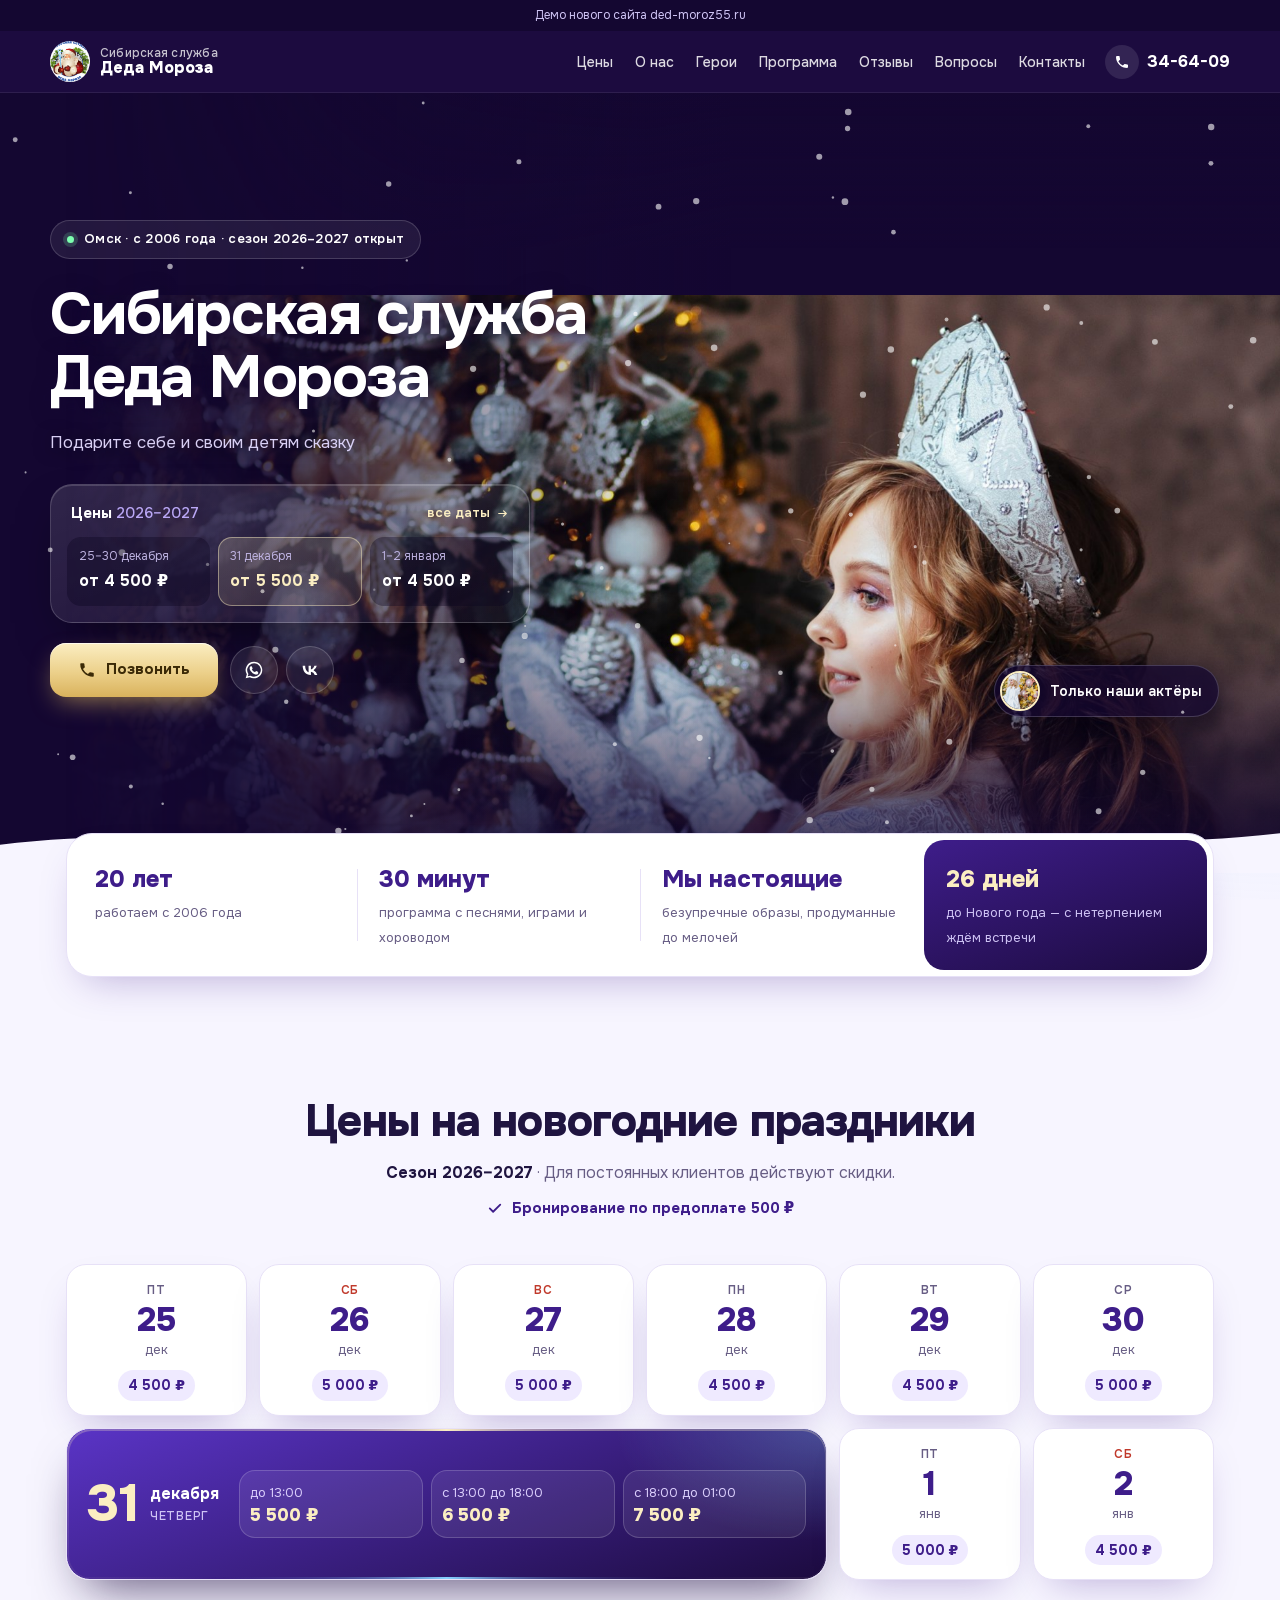
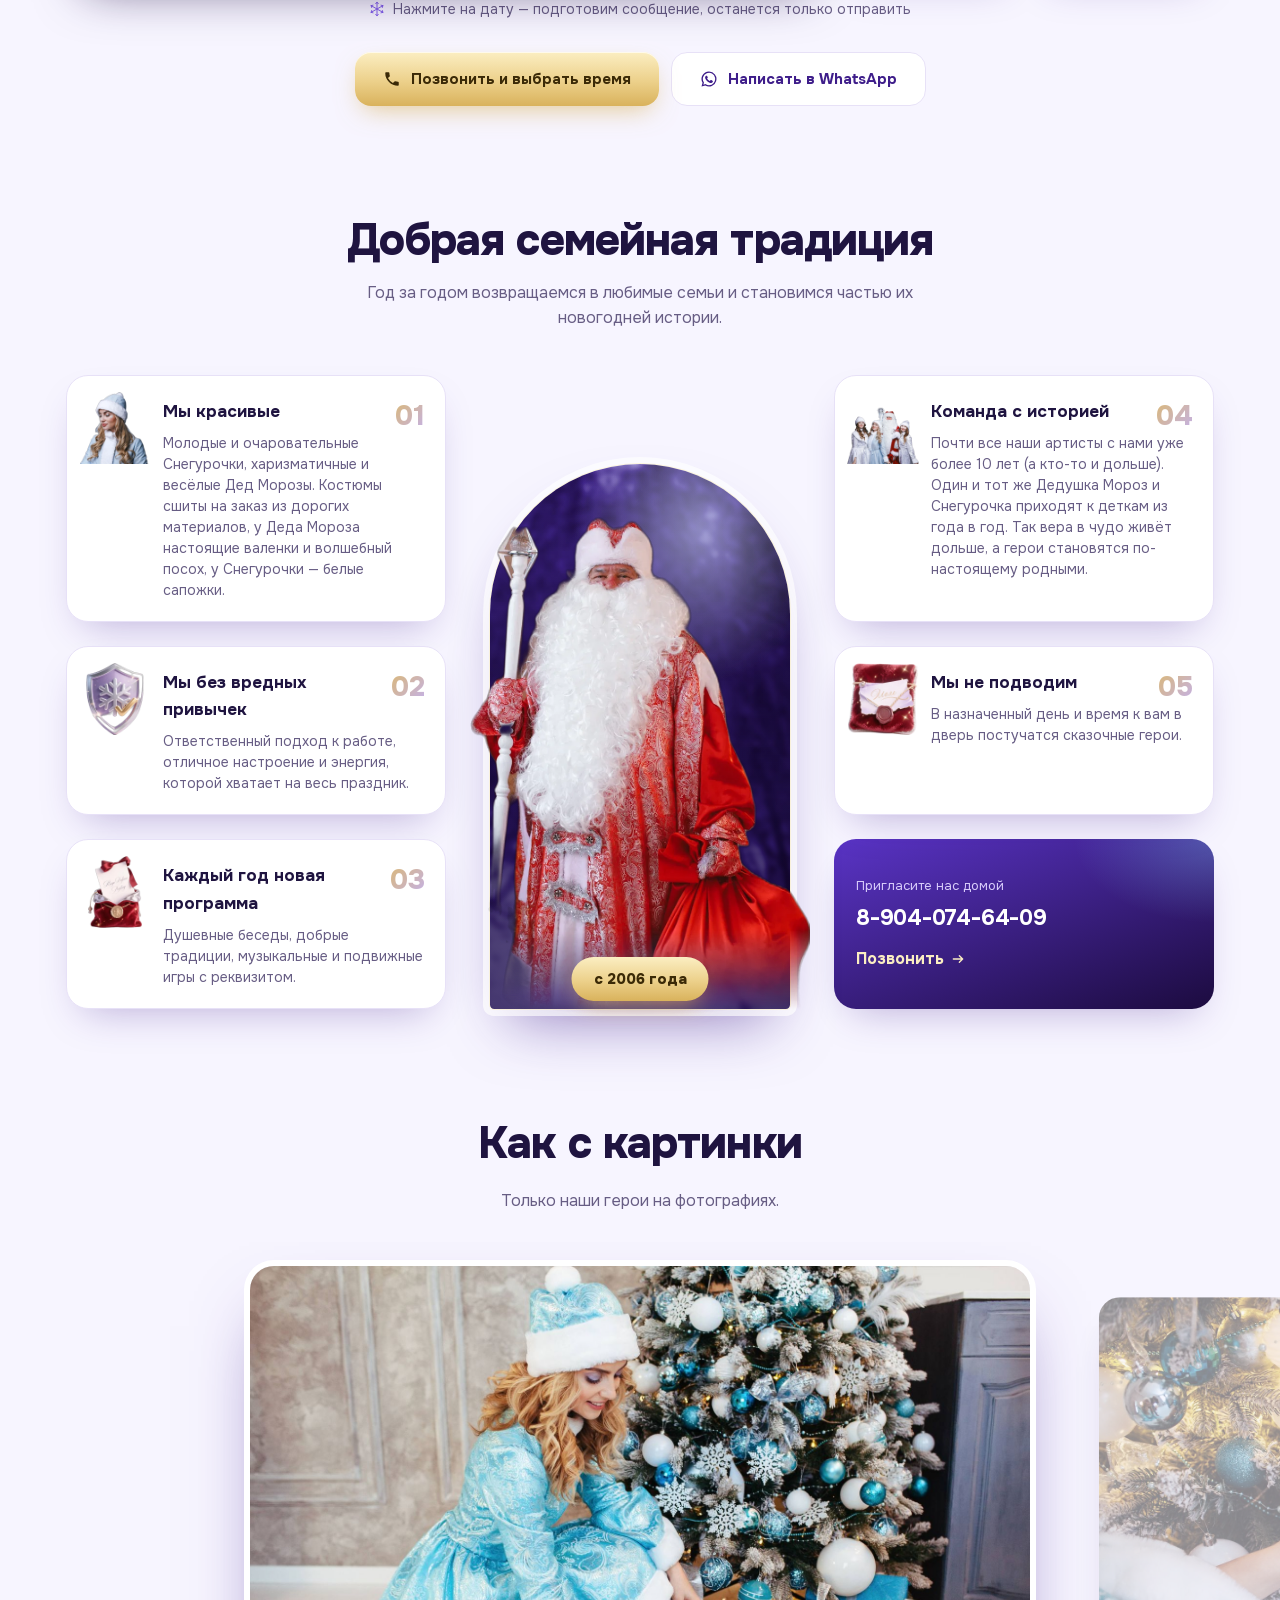
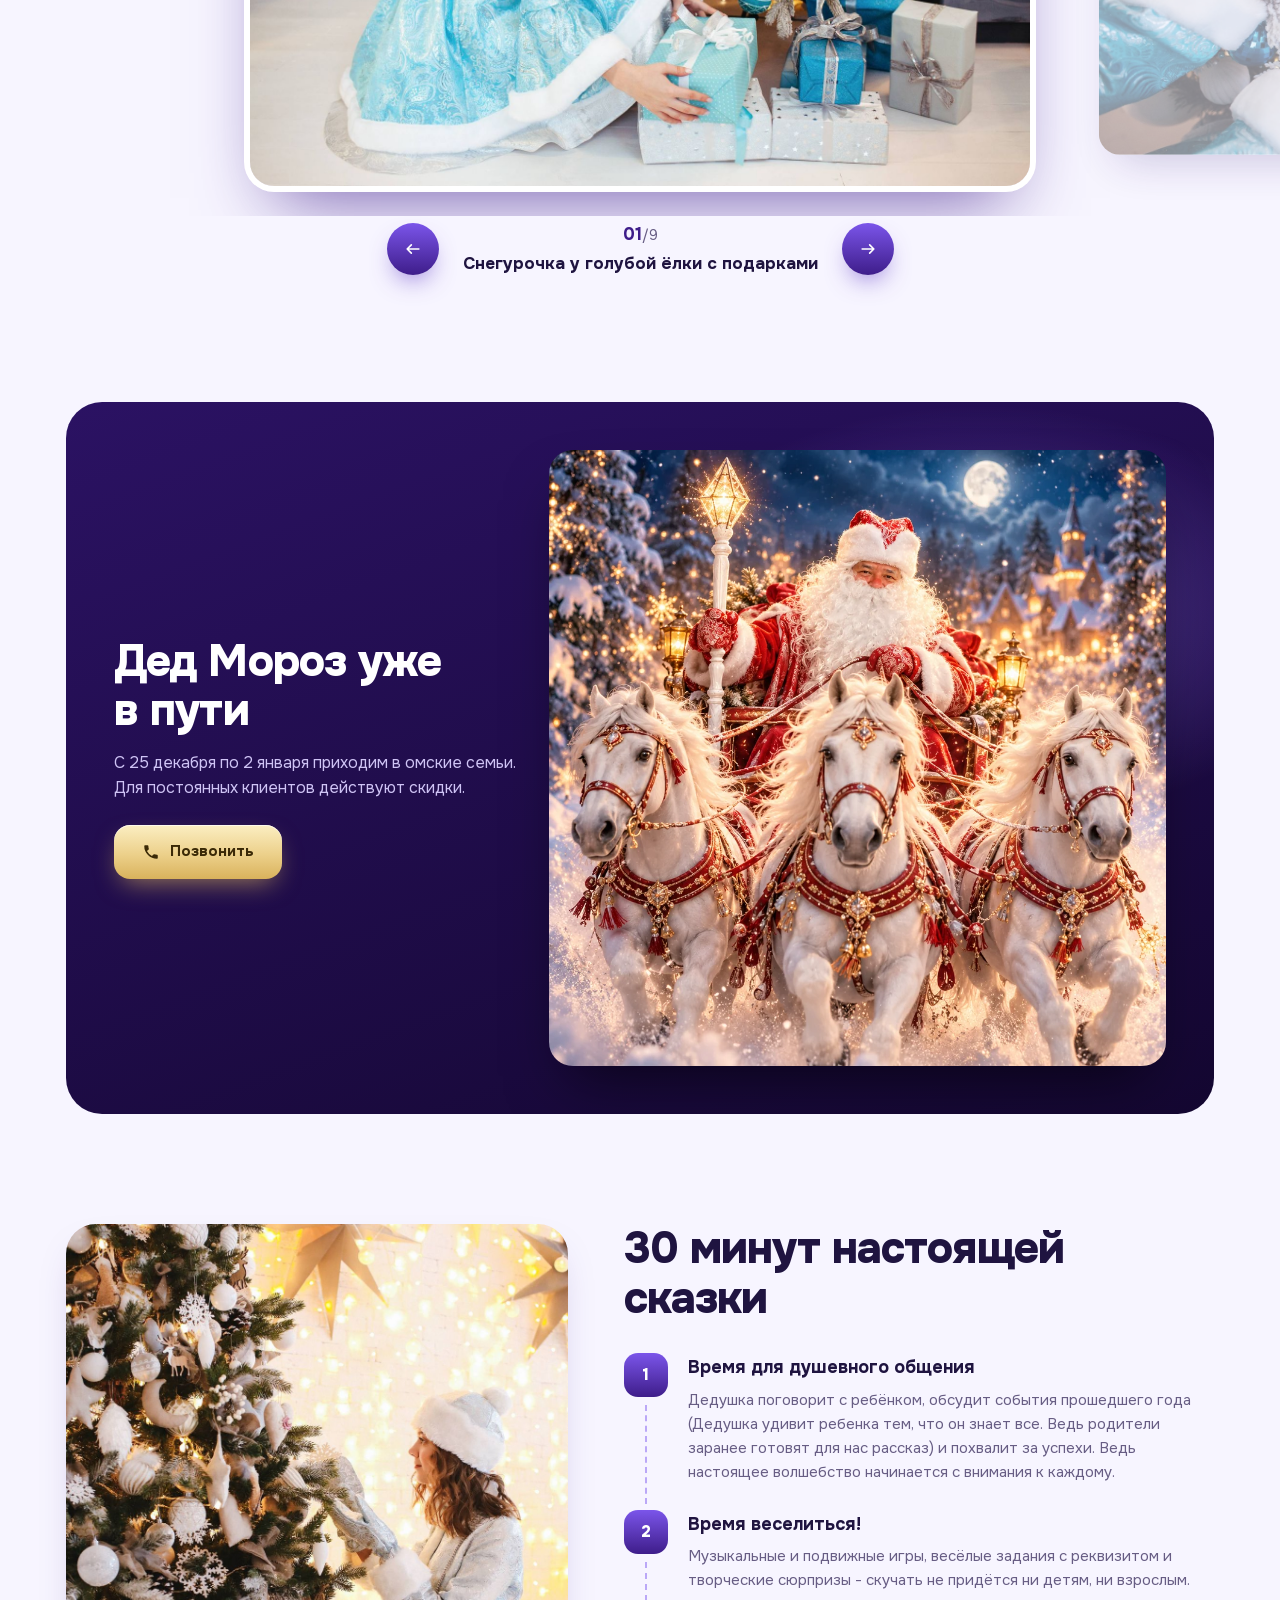
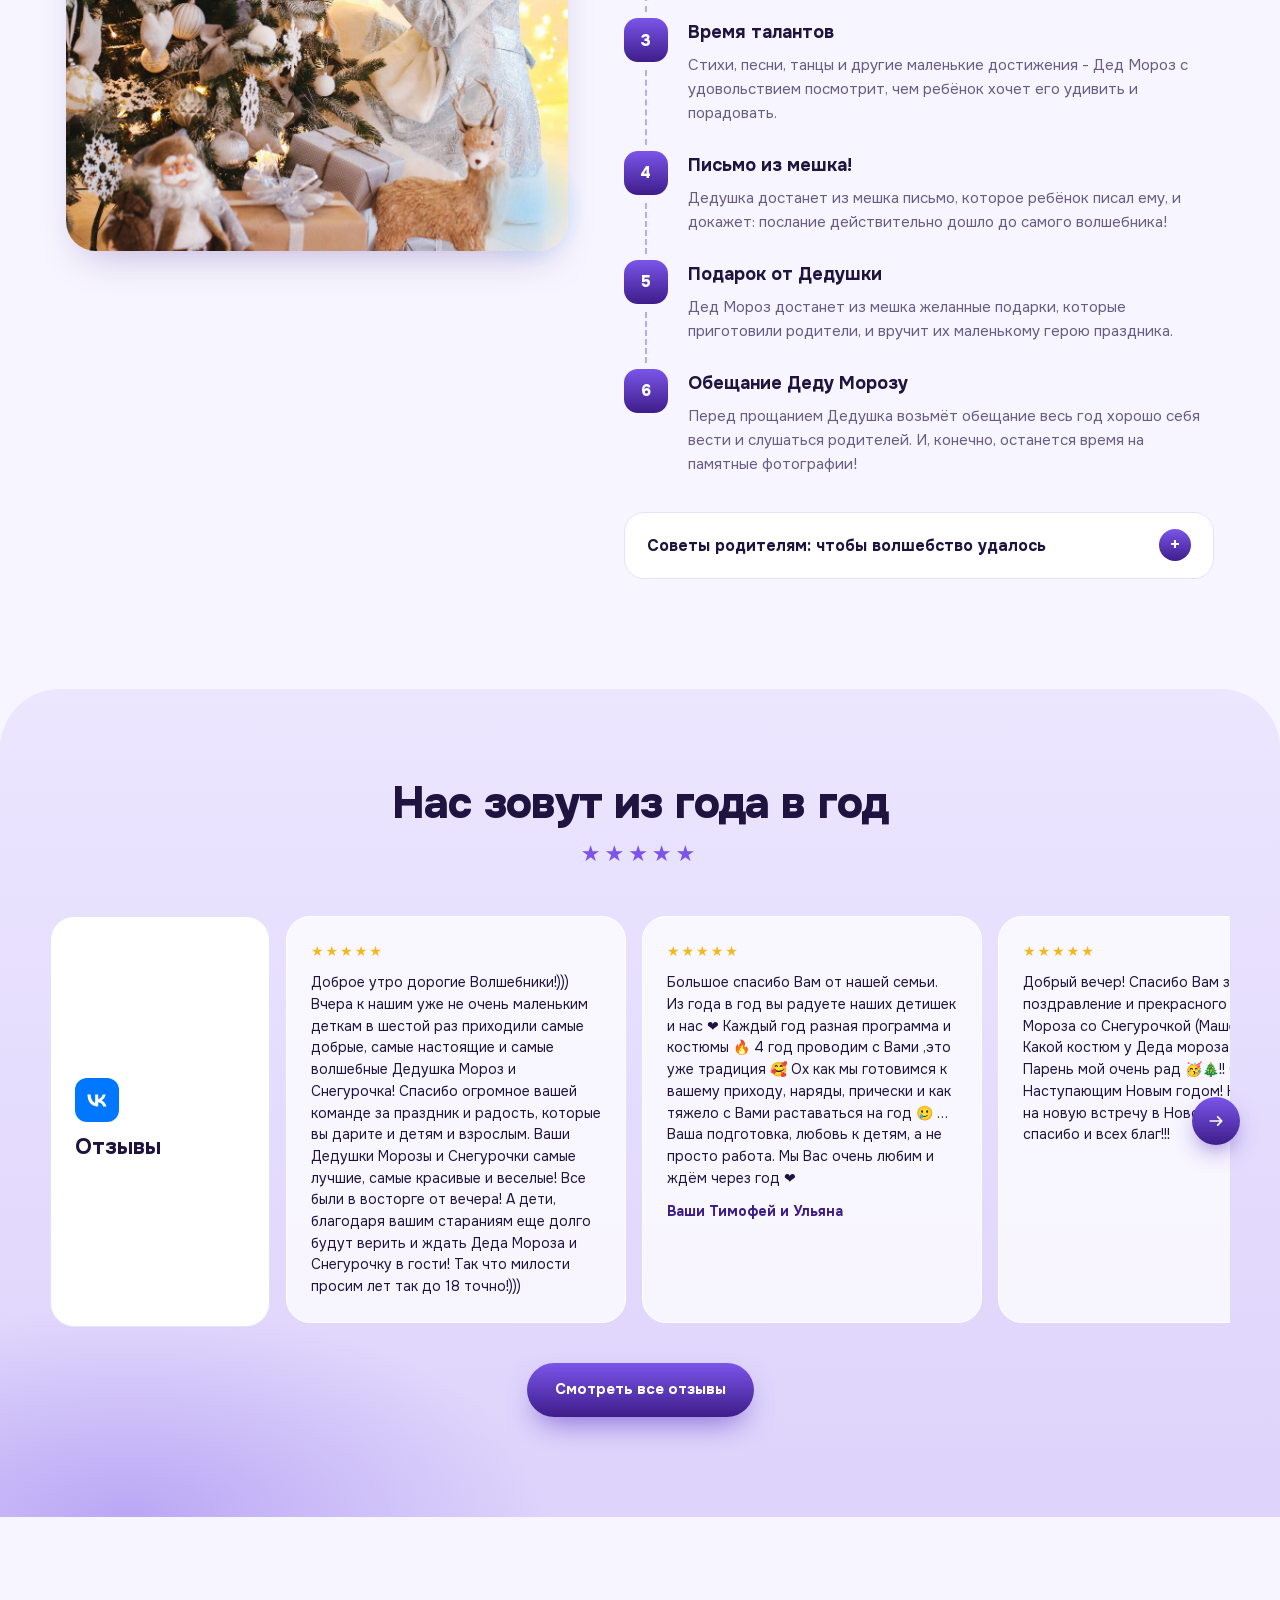
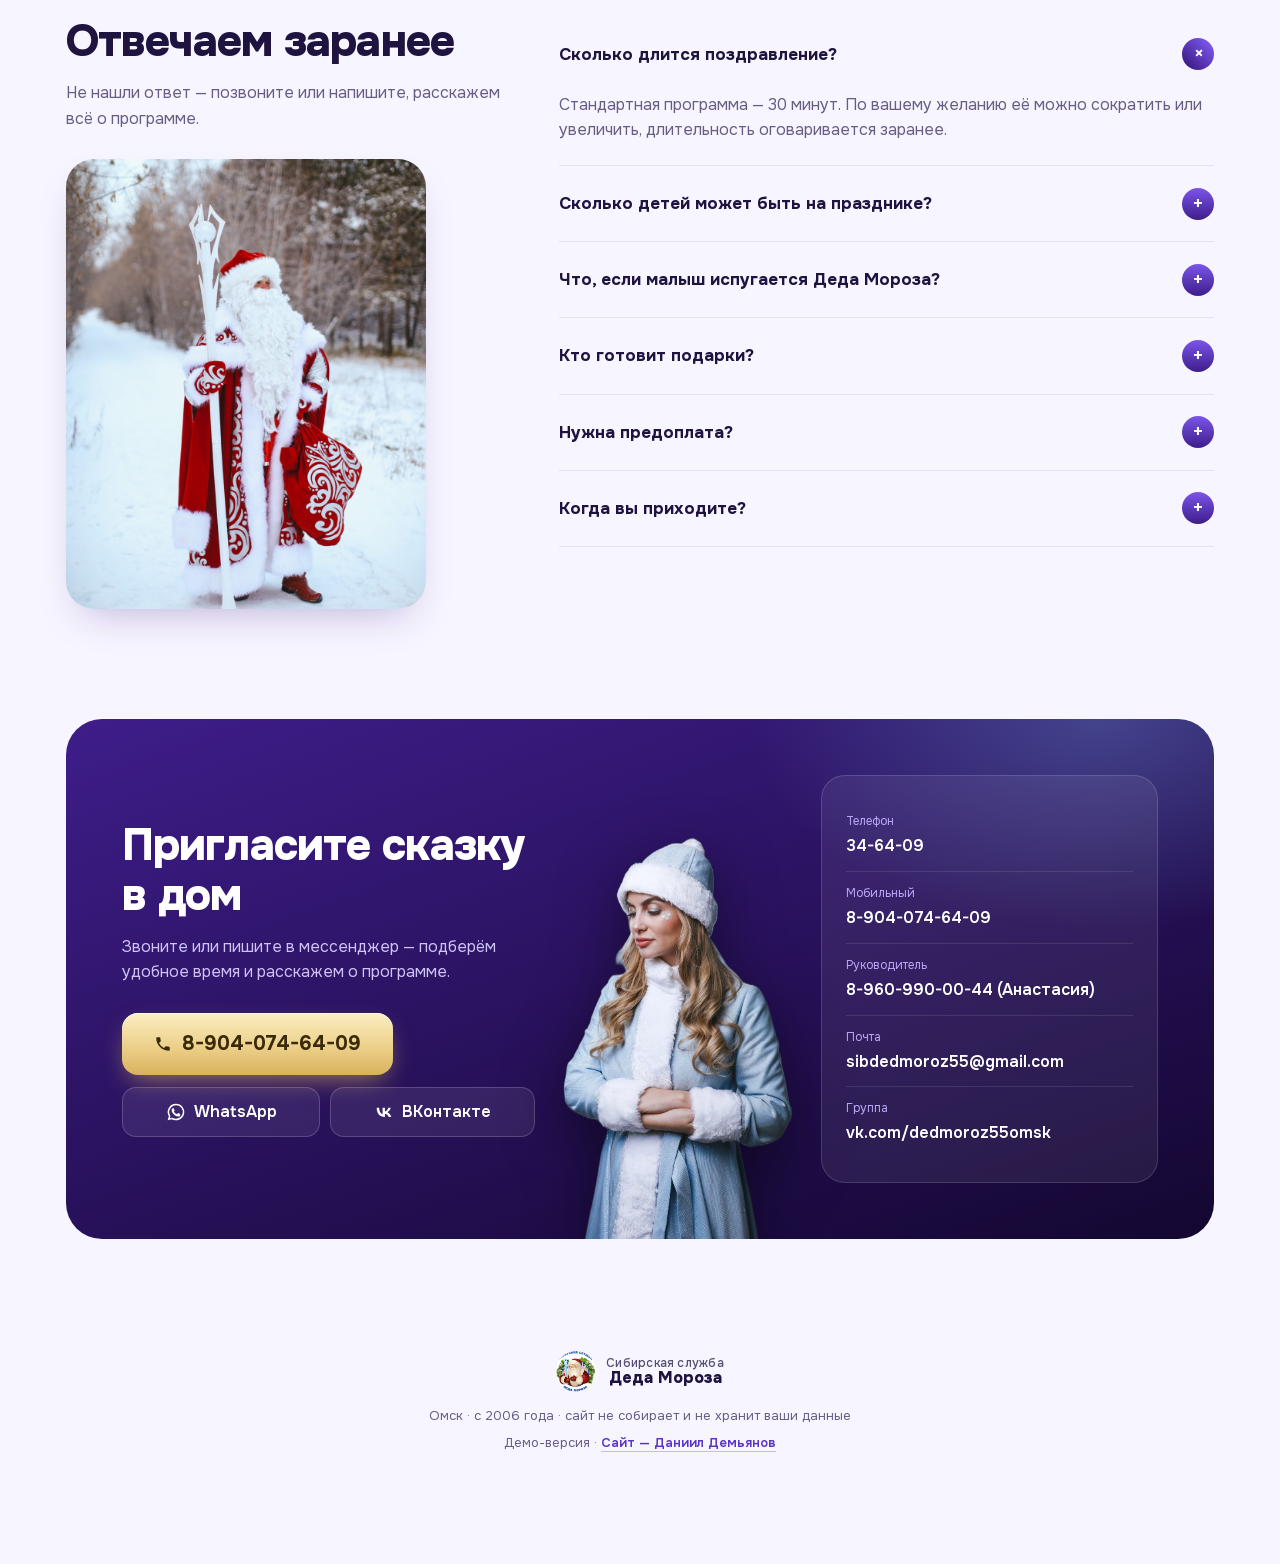
==== commit 326051f5: "Add files via upload" ====
--- a/index.html
+++ b/index.html
@@ -4,23 +4,24 @@
 <meta charset="utf-8">
 <meta name="viewport" content="width=device-width, initial-scale=1">
 <title>Дед Мороз и Снегурочка на дом в Омске — Сибирская служба Деда Мороза</title>
-<meta name="description" content="Заказать Деда Мороза и Снегурочку на дом в Омске. Работаем с 2005 года. Поздравления с 25 декабря по 2 января, от 4 500 ₽. Тел. 34-64-09, 8-904-074-64-09.">
+<meta name="description" content="Заказать Деда Мороза и Снегурочку на дом в Омске. Работаем с 2006 года. Поздравления с 25 декабря по 2 января, от 4 500 ₽. Тел. 34-64-09, 8-904-074-64-09.">
 <meta property="og:title" content="Сибирская служба Деда Мороза — Омск">
-<meta property="og:description" content="Дед Мороз и Снегурочка придут к вам домой. С 2005 года. От 4 500 ₽.">
+<meta property="og:description" content="Сибирская служба Деда Мороза. Подарите себе и своим детям сказку. С 2006 года. От 4 500 ₽.">
 <meta property="og:image" content="https://danielsque18.github.io/dedmoroz/img/hero-sneg.jpg?v=2">
 <meta property="og:url" content="https://danielsque18.github.io/dedmoroz/">
 <meta property="og:type" content="website">
 <meta name="theme-color" content="#1c0b3f">
-<link rel="stylesheet" href="fonts/fonts.css?v=20261022v">
-<link rel="stylesheet" href="style.css?v=20261022v">
+<link rel="stylesheet" href="fonts/fonts.css?v=20261024b">
+<link rel="stylesheet" href="style.css?v=20261024b">
 <link rel="icon" href="img/logo.png" type="image/png">
-<script type="application/ld+json">{"@context":"https://schema.org","@type":"EntertainmentBusiness","name":"Сибирская служба Деда Мороза","description":"Дед Мороз и Снегурочка на дом в Омске, с 2005 года","address":{"@type":"PostalAddress","addressLocality":"Омск","streetAddress":"пр-кт Комарова, 21/2, офис 13"},"telephone":["+7 3812 34-64-09","+7 904 074-64-09"],"email":"sibdedmoroz55@gmail.com","priceRange":"4500–7500 ₽","sameAs":["https://vk.com/dedmoroz55omsk"]}</script>
+<script type="application/ld+json">{"@context":"https://schema.org","@type":"EntertainmentBusiness","name":"Сибирская служба Деда Мороза","description":"Дед Мороз и Снегурочка на дом в Омске, с 2006 года","address":{"@type":"PostalAddress","addressLocality":"Омск","streetAddress":"пр-кт Комарова, 21/2, офис 13"},"telephone":["+7 3812 34-64-09","+7 904 074-64-09"],"email":"sibdedmoroz55@gmail.com","priceRange":"4500–7500 ₽","sameAs":["https://vk.com/dedmoroz55omsk"]}</script>
 </head>
 <body>
 
 <svg width="0" height="0" style="position:absolute" aria-hidden="true">
   <symbol id="i-phone" viewBox="0 0 24 24"><path fill="currentColor" d="M6.6 10.8a15.1 15.1 0 0 0 6.6 6.6l2.2-2.2c.3-.3.7-.4 1-.2 1.1.4 2.3.6 3.6.6.6 0 1 .4 1 1V20c0 .6-.4 1-1 1A17 17 0 0 1 3 4c0-.6.4-1 1-1h3.5c.6 0 1 .4 1 1 0 1.3.2 2.5.6 3.6.1.3 0 .7-.2 1l-2.3 2.2Z"/></symbol>
   <symbol id="i-wa" viewBox="0 0 24 24"><path fill="currentColor" d="M12 2a10 10 0 0 0-8.6 15.1L2 22l5-1.3A10 10 0 1 0 12 2Zm0 18.2c-1.5 0-3-.4-4.2-1.2l-.3-.2-3 .8.8-2.9-.2-.3A8.2 8.2 0 1 1 12 20.2Zm4.5-6.1c-.2-.1-1.5-.7-1.7-.8-.2-.1-.4-.1-.6.1l-.8 1c-.1.2-.3.2-.5.1a6.7 6.7 0 0 1-3.3-2.9c-.3-.4.2-.4.7-1.4.1-.2 0-.3 0-.4l-.8-1.8c-.2-.5-.4-.4-.6-.4h-.5c-.2 0-.4.1-.7.3-.2.3-.9.9-.9 2.2s.9 2.5 1 2.7c.1.2 1.8 2.8 4.4 3.9 1.6.7 2.3.8 3.1.6.5-.1 1.5-.6 1.7-1.2.2-.6.2-1.1.2-1.2-.1-.1-.3-.2-.5-.3Z"/></symbol>
+  <symbol id="i-max" viewBox="0 0 24 24"><path fill="none" stroke="currentColor" stroke-width="1.8" stroke-linejoin="round" d="M12 3.5c-4.9 0-8.5 3.4-8.5 7.8 0 2.2.9 4.1 2.4 5.5L5 20.5l4-1.6c1 .3 1.9.4 3 .4 4.9 0 8.5-3.4 8.5-7.9S16.9 3.5 12 3.5Z"/><path fill="none" stroke="currentColor" stroke-width="1.8" stroke-linecap="round" stroke-linejoin="round" d="M8.3 14V9.2l3.7 3.4 3.7-3.4V14"/></symbol>
   <symbol id="i-tg" viewBox="0 0 24 24"><path fill="currentColor" d="M21.4 4.2 2.9 11.3c-1.3.5-1.2 1.2-.2 1.5l4.7 1.5 1.8 5.6c.2.6.4.8.9.8.4 0 .6-.2.8-.4l2.3-2.2 4.7 3.5c.9.5 1.5.2 1.7-.8l3.1-14.5c.3-1.3-.5-1.8-1.3-1.5ZM9.2 14.2l9-5.7c.4-.3.8-.1.5.2l-7.5 6.8-.3 3.2-1.7-4.5Z"/></symbol>
   <symbol id="i-vk" viewBox="0 0 24 24"><path fill="currentColor" d="M12.8 18c-6 0-9.4-4.1-9.6-11h3c.1 5 2.3 7.2 4.1 7.6V7h2.8v4.3c1.7-.2 3.6-2.2 4.2-4.3h2.8a8.3 8.3 0 0 1-3.8 5.4 8.6 8.6 0 0 1 4.5 5.6h-3.1a5.4 5.4 0 0 0-4.6-3.9V18h-.3Z"/></symbol>
   <symbol id="i-snow" viewBox="0 0 24 24"><path fill="none" stroke="currentColor" stroke-width="1.4" stroke-linecap="round" d="M12 2v20M3.3 7l17.4 10M3.3 17 20.7 7M12 2l-2 2m2-2 2 2m-2 18-2-2m2 2 2-2M3.3 7l.7 2.7M3.3 7 6 6.3m14.7 10.7-.7-2.7m.7 2.7-2.7.7M3.3 17l2.7.7M3.3 17l.7-2.7m16.7-7.3L18 6.3m2.7.7-.7 2.7"/></symbol>
@@ -37,7 +38,7 @@
     <a href="#prices">Цены</a>
     <a href="#about">О нас</a>
     <a href="#heroes">Герои</a>
-    <a href="#program">Программа</a>
+    <a href="#how">Программа</a>
     <a href="#reviews">Отзывы</a>
     <a href="#faq">Вопросы</a>
     <a href="#contacts">Контакты</a>
@@ -61,9 +62,9 @@
   </figure>
   <div class="hero-grid">
   <div class="hero-in">
-    <p class="chip"><span class="dot"></span><span class="kicker">Омск · с 2005 года · сезон 2026–2027 открыт</span></p>
-    <h1>Дед Мороз и&nbsp;Снегурочка придут к&nbsp;вам&nbsp;домой</h1>
-    <p class="lead">Настоящие артисты, нарядные костюмы, весёлая программа и подарки, которые вы приготовили для ребёнка. Поздравляем с 25 декабря по 2 января.</p>
+    <p class="chip"><span class="dot"></span><span class="kicker">Омск · с 2006 года · сезон 2026–2027 открыт</span></p>
+    <h1>Сибирская служба Деда&nbsp;Мороза</h1>
+    <p class="lead">Подарите себе и своим детям сказку</p>
     <a href="#prices" class="quick-prices" aria-label="Цены — перейти к таблице">
       <span class="qp-head"><b>Цены <span class="qp-season">2026–2027</span></b><span class="qp-more">все даты<svg><use href="#i-arrow"/></svg></span></span>
       <span class="qp-rows">
@@ -76,7 +77,7 @@
       <a href="tel:+79040746409" class="btn btn-gold"><svg><use href="#i-phone"/></svg><span>Позвонить</span></a>
       <div class="msg">
         <a href="https://wa.me/79040746409" target="_blank" rel="noopener" aria-label="WhatsApp"><svg><use href="#i-wa"/></svg></a>
-        <a href="https://t.me/+79040746409" target="_blank" rel="noopener" aria-label="Telegram"><svg><use href="#i-tg"/></svg></a>
+        <a href="#" target="_blank" rel="noopener" aria-label="MAX" class="max-link" hidden><svg><use href="#i-max"/></svg></a>
         <a href="https://vk.me/dedmoroz55omsk" target="_blank" rel="noopener" aria-label="ВКонтакте"><svg><use href="#i-vk"/></svg></a>
       </div>
     </div>
@@ -87,17 +88,18 @@
 
 <!-- ЦИФРЫ -->
 <section class="facts" data-reveal aria-label="Коротко о нас">
-  <div><b>20 лет</b><span>поздравляем омских детей, с 2005 года</span></div>
+  <div><b>20 лет</b><span>работаем с 2006 года</span></div>
   <div><b>30 минут</b><span>программа с песнями, играми и хороводом</span></div>
-  <div><b>Без лимита</b><span>зовите соседей и друзей — цена та же</span></div>
-  <div class="fact-ny"><b id="nyDays">—</b><span>до Нового года — с 25.12 по 2.01 приходим каждый день</span></div>
+  <div><b>Мы настоящие</b><span>безупречные образы, продуманные до мелочей</span></div>
+  <div class="fact-ny"><b id="nyDays">—</b><span>до Нового года — с нетерпением ждём встречи</span></div>
 </section>
 
 <!-- ЦЕНЫ -->
 <section id="prices" class="sec" data-reveal>
   <div class="head head-c">
     <h2><em>Цены</em> на новогодние праздники</h2>
-    <p class="txt"><b class="season-label">Сезон 2026–2027</b> · <span class="hint">31 декабря разбирают первым — лучше позвонить заранее.</span></p>
+    <p class="txt"><b class="season-label">Сезон 2026–2027</b> · <span class="hint">Для постоянных клиентов действуют скидки.</span></p>
+    <p class="prepay"><svg><use href="#i-check"/></svg><span>Бронирование по предоплате 500 ₽</span></p>
   </div>
   <div class="price-box">
     <div class="pcol"><h3>Декабрь</h3><div class="th"><span>Дата</span><span>30 минут</span></div><ul>
@@ -130,7 +132,7 @@
     <p class="txt">«Сибирская служба Деда Мороза» уже 20 лет приходит в омские семьи. У нас много постоянных клиентов — некоторые зовут нас каждый год, и это стало их семейной традицией.</p>
   </div>
   <div class="pluses-wrap">
-    <div class="about-pic"><img src="img/cut-ded.webp?v=2" alt="Дед Мороз «Сибирской службы»" loading="lazy" width="760" height="1100"><span class="badge">с 2005 года</span></div>
+    <div class="about-pic"><img src="img/cut-ded.webp?v=2" alt="Дед Мороз «Сибирской службы»" loading="lazy" width="760" height="1100"><span class="badge">с 2006 года</span></div>
     <ol class="pluses">
       <li><b>Мы красивые</b><p>Молодые и очаровательные Снегурочки, харизматичные и весёлые Дед Морозы. Костюмы сшиты на заказ из дорогих материалов, у Деда Мороза настоящие валенки и волшебный посох, у Снегурочки — белые сапожки.</p></li>
       <li><b>Мы без вредных привычек</b><p>Это обязательное условие при приёме на работу. Артисты придут абсолютно трезвые, а от костюмов не будет пахнуть сигаретами.</p></li>
@@ -145,15 +147,16 @@
 <!-- НАШИ ГЕРОИ: слайдер как «Коллекция образов» -->
 <section id="heroes" class="sec" data-reveal>
   <div class="head head-c">
-    <h2><em>Наши</em> сказочные герои</h2>
-  </div>
-  <p class="txt car-txt">Только наши актёры — никаких фото из интернета. Снегурочки Настенька, Полиночка и Машенька и наши Дед Морозы.</p>
+    <h2>Как с картинки</h2>
+  </div>
+  <p class="txt car-txt">Только наши герои на фотографиях.</p>
   <div class="car" id="car" aria-roledescription="карусель" aria-label="Фото наших героев"><div class="car-track"></div></div>
   <div class="car-bar">
     <button class="car-prev" type="button" aria-label="Предыдущее фото"><svg><use href="#i-arrow"/></svg></button>
     <div class="car-info"><span class="car-count"><b>01</b>/9</span><span class="car-title">Дед Мороз и три Снегурочки</span></div>
     <button class="car-next" type="button" aria-label="Следующее фото"><svg><use href="#i-arrow"/></svg></button>
   </div>
+  <p class="car-desc" aria-live="polite"></p>
   <div class="gallery" id="gallery" hidden>
     <img src="img/trio.jpg" alt="Дед Мороз и три Снегурочки" loading="lazy">
     <img src="img/sneg-gold.jpg" alt="Снегурочка у ёлки" loading="lazy">
@@ -165,34 +168,15 @@
   </div>
 </section>
 
-<!-- ЧТО ВХОДИТ: тёмная панель с плитками -->
-<section id="program" class="sec" data-reveal>
-  <div class="panel">
-    <img class="panel-cut" src="img/cut-ball.webp" alt="" loading="lazy" width="633" height="1000">
-    <div class="head">
-      <h2 class="incl-title">Что входит в <em>поздравление</em></h2>
-      <p class="txt">Поздравление длится 30 минут, по желанию его можно сократить или увеличить. Количество детей не ограничено.</p>
-    </div>
-    <ol class="tiles">
-      <li>Дед Мороз и Снегурочка в нарядных костюмах</li>
-      <li>30 минут авторской программы по возрасту детей</li>
-      <li>Песни, танцы, хоровод вокруг ёлки</li>
-      <li>Игры, загадки, шуточные конкурсы</li>
-      <li>Стихи для Дедушки и вручение ваших подарков</li>
-      <li>Внимание и взрослым — не только детям</li>
-    </ol>
-  </div>
-</section>
-
 <!-- ТРОЙКА (картинка из нейросети: img/ai/troika.webp; без неё блок не показывается) -->
 <section class="troika-banner sec" id="troika" hidden>
   <div class="tb">
     <div class="tb-text">
       <h2>Дед Мороз уже <em>в&nbsp;пути</em></h2>
-      <p class="txt">С 25 декабря по 2 января приходим в омские семьи каждый день. 31 декабря разбирают первым — позвоните заранее.</p>
+      <p class="txt">С 25 декабря по 2 января приходим в омские семьи. Для постоянных клиентов действуют скидки.</p>
       <a href="tel:+79040746409" class="btn btn-gold"><svg><use href="#i-phone"/></svg><span>Позвонить</span></a>
     </div>
-    <div class="tb-pic"><img src="img/ai/troika.webp" alt="Дед Мороз на тройке" onload="this.closest('section').hidden=false" onerror="this.closest('section').remove()"></div>
+    <div class="tb-pic"><img src="img/ai/troika.webp?v=2" alt="Дед Мороз на тройке" onload="this.closest('section').hidden=false" onerror="this.closest('section').remove()"></div>
   </div>
 </section>
 
@@ -203,19 +187,25 @@
     <div>
       <h2>30 минут настоящей <em>сказки</em></h2>
       <ol class="steps">
-        <li><b>Снегурочка заходит первой</b><p>Знакомится с детьми и развлекает их, а вы в это время незаметно отдаёте Деду Морозу подарки. Если детей несколько — подпишите имена на подарках.</p></li>
-        <li><b>Приходит Дед Мороз</b><p>Песни, хоровод вокруг ёлки, шуточные конкурсы и викторины. Внимание достаётся и взрослым.</p></li>
-        <li><b>Письмо из мешка</b><p>Если ребёнок писал письмо Деду Морозу, положите его в мешок — Дедушка достанет его и расскажет, что письмо принесли лесные зверушки.</p></li>
-        <li><b>Стихи и подарки</b><p>Ребёнок рассказывает стихотворение, показывает рисунки, поделки или дневник с хорошими оценками — и получает подарок.</p></li>
+        <li><b>Время для душевного общения</b><p>Дедушка поговорит с ребёнком, обсудит события прошедшего года (Дедушка удивит ребенка тем, что он знает все. Ведь родители заранее готовят для нас рассказ) и похвалит за успехи. Ведь настоящее волшебство начинается с внимания к каждому.</p></li>
+        <li><b>Время веселиться!</b><p>Музыкальные и подвижные игры, весёлые задания с реквизитом и творческие сюрпризы - скучать не придётся ни детям, ни взрослым.</p></li>
+        <li><b>Время талантов</b><p>Стихи, песни, танцы и другие маленькие достижения - Дед Мороз с удовольствием посмотрит, чем ребёнок хочет его удивить и порадовать.</p></li>
+        <li><b>Письмо из мешка!</b><p>Дедушка достанет из мешка письмо, которое ребёнок писал ему, и докажет: послание действительно дошло до самого волшебника!</p></li>
+        <li><b>Подарок от Дедушки</b><p>Дед Мороз достанет из мешка желанные подарки, которые приготовили родители, и вручит их маленькому герою праздника.</p></li>
+        <li><b>Обещание Деду Морозу</b><p>Перед прощанием Дедушка возьмёт обещание весь год хорошо себя вести и слушаться родителей. И, конечно, останется время на памятные фотографии!</p></li>
       </ol>
       <details class="tips">
-        <summary>Чтобы всё прошло идеально — советы родителям</summary>
-        <ul>
-          <li>Программа музыкальная — мы приносим музыку на флешке. Подготовьте технику, которая её воспроизведёт: компьютер, музыкальный центр или телевизор.</li>
-          <li>Дедушка не разувается. На улице артисты в бахилах, перед дверью снимают их — постелите, пожалуйста, коврик.</li>
-          <li>По городу Дедушка ездит на обычной машине и паркуется у подъезда — пусть ребёнок не ждёт его у окна.</li>
-          <li>Если малыш стесняется — расскажите ему заранее, кто такой Дед Мороз и как он будет одет. Тогда он встретит его как старого знакомого.</li>
-        </ul>
+        <summary>Советы родителям: чтобы волшебство удалось</summary>
+        <ol>
+          <li><b>Чистота и комфорт</b> Дедушка снимает галоши с валенок перед входом, а Снегурочка использует на улице защитные чехлы на обувь. Можно дополнительно постелить коврик - мы заботимся о чистоте вашего дома.</li>
+          <li><b>Не выдавайте секрет!</b> Дед Мороз приезжает на обычной машине и паркуется у подъезда. Лучше ребёнку не ждать гостей у окна. Мы хотим сохранить сказку!</li>
+          <li><b>Дедушка придет впервые?</b> Расскажите, кто такой Дед Мороз и что будет происходить. Если ребёнок стесняется, первой может зайти Снегурочка, а затем они вместе позовут Дедушку.</li>
+          <li><b>Не забудьте письмо!</b> Незаметно положите письмо ребёнка в мешок с подарками. Когда Дедушка достанет его, вера в настоящее чудо станет ещё крепче!</li>
+          <li><b>Подарки тоже должны быть сказочными!</b> Пожалуйста, передавайте подарки в праздничной упаковке, без пакетов маркетплейсов, штрихкодов и ценников. Позаботьтесь, чтобы даже упаковка поддерживала атмосферу новогоднего чуда!</li>
+          <li><b>Оплата - только без маленьких зрителей.</b> Не передавайте деньги Деду Морозу при ребенке, даже если думаете, что никто не видит. Дети замечают больше, чем нам кажется. Оплатить можно заранее, когда передаете подарки или в конце, выйдя провожать за дверь. Не будем разрушать магию встречи.</li>
+          <li><b>Заранее расскажите нам о прошедшем годе</b> При бронировании поделитесь успехами ребёнка, его достижениями и тем, за что его стоит похвалить. Ребенок точно удивится, откуда Дедушка все знает!</li>
+          <li><b>Участвуйте в сказке вместе</b> Поддерживайте ребёнка, играйте вместе с ним и помогайте преодолеть стеснение. Ваше участие сделает встречу ещё теплее и радостнее!</li>
+        </ol>
       </details>
     </div>
   </div>
@@ -231,7 +221,6 @@
     <div class="rev-lead">
       <svg class="vk-ico"><use href="#i-vk"/></svg>
       <b>Отзывы</b>
-      <p>родителей из нашей группы ВКонтакте — дословно</p>
     </div>
     <div class="revs rail" id="revs">
       <blockquote><p>Доброе утро дорогие Волшебники!))) Вчера к нашим уже не очень маленьким деткам в шестой раз приходили самые добрые, самые настоящие и самые волшебные Дедушка Мороз и Снегурочка! Спасибо огромное вашей команде за праздник и радость, которые вы дарите и детям и взрослым. Ваши Дедушки Морозы и Снегурочки самые лучшие, самые красивые и веселые! Все были в восторге от вечера! А дети, благодаря вашим стараниям еще долго будут верить и ждать Деда Мороза и Снегурочку в гости! Так что милости просим лет так до 18 точно!)))</p></blockquote>
@@ -255,10 +244,10 @@
     </div>
     <div class="faq">
       <details open><summary>Сколько длится поздравление?</summary><p>Стандартная программа — 30 минут. По вашему желанию её можно сократить или увеличить, длительность оговаривается заранее.</p></details>
-      <details><summary>Сколько детей может быть на празднике?</summary><p>Мы не ограничиваем количество детей. Приглашайте детей друзей и соседей — цена от этого не изменится.</p></details>
+      <details><summary>Сколько детей может быть на празднике?</summary><p>Мы не ограничиваем количество гостей. Но нам важно, чтобы каждый ребёнок почувствовал себя участником сказки, успел пообщаться с Дедушкой и проявить себя. Наша программа рассчитана на 30 минут. Чем больше детей - тем меньше времени остается на внимание к каждому.</p></details>
       <details><summary>Что, если малыш испугается Деда Мороза?</summary><p>Артисты всегда найдут слова, чтобы через несколько минут ребёнок заулыбался. А заранее расскажите малышу, кто такой Дед Мороз, где он живёт и как будет одет — тогда он встретит его как старого знакомого.</p></details>
-      <details><summary>Кто готовит подарки?</summary><p>Подарки готовите вы. Пока Снегурочка знакомится с детьми, незаметно отдайте их Деду Морозу. Если детей несколько — подпишите имена на обратной стороне подарков.</p></details>
-      <details><summary>Нужно ли что-то подготовить дома?</summary><p>Программа музыкальная: мы приносим музыку на флешке, подготовьте технику, которая её воспроизведёт. Дедушка не разувается — перед входом снимает бахилы, поэтому постелите коврик у двери.</p></details>
+      <details><summary>Кто готовит подарки?</summary><p>Подарки готовите вы. Незаметно передайте их Деду Морозу. Если детей несколько - подпишите имена на обратной стороне подарков.</p></details>
+      <details><summary>Нужна предоплата?</summary><p>Бронирование времени осуществляется по предоплате 500р. Остальную сумму вы оплачиваете Дедушке Морозу и Снегурочке в день поздравления.</p></details>
       <details><summary>Когда вы приходите?</summary><p>Каждый день с 25 декабря по 2 января. 31 декабря разбирают первым, поэтому на него лучше договориться заранее.</p></details>
     </div>
   </div>
@@ -273,7 +262,7 @@
       <a href="tel:+79040746409" class="btn btn-gold btn-big"><svg><use href="#i-phone"/></svg><span>8-904-074-64-09</span></a>
       <div class="msg msg-big">
         <a href="https://wa.me/79040746409" target="_blank" rel="noopener"><svg><use href="#i-wa"/></svg>WhatsApp</a>
-        <a href="https://t.me/+79040746409" target="_blank" rel="noopener"><svg><use href="#i-tg"/></svg>Telegram</a>
+        <a href="#" target="_blank" rel="noopener" class="max-link" hidden><svg><use href="#i-max"/></svg>MAX</a>
         <a href="https://vk.me/dedmoroz55omsk" target="_blank" rel="noopener"><svg><use href="#i-vk"/></svg>ВКонтакте</a>
       </div>
     </div>
@@ -283,7 +272,6 @@
       <li><span>Мобильный</span><a href="tel:+79040746409">8-904-074-64-09</a></li>
       <li><span>Руководитель</span><a href="tel:+79609900044">8-960-990-00-44 (Анастасия)</a></li>
       <li><span>Почта</span><a href="mailto:sibdedmoroz55@gmail.com">sibdedmoroz55@gmail.com</a></li>
-      <li><span>Офис</span><a href="https://yandex.ru/maps/?text=%D0%9E%D0%BC%D1%81%D0%BA%2C%20%D0%BF%D1%80-%D0%BA%D1%82%20%D0%9A%D0%BE%D0%BC%D0%B0%D1%80%D0%BE%D0%B2%D0%B0%2C%2021%2F2%2C%20%D0%BE%D1%84%D0%B8%D1%81%2013" target="_blank" rel="noopener">пр-кт Комарова, 21/2, офис 13</a></li>
       <li><span>Группа</span><a href="https://vk.com/dedmoroz55omsk" target="_blank" rel="noopener">vk.com/dedmoroz55omsk</a></li>
     </ul>
   </div>
@@ -293,7 +281,7 @@
 
 <footer class="foot">
   <a href="#" class="logo"><img src="img/logo.png" alt="Логотип Сибирской службы Деда Мороза" width="56" height="57" loading="lazy"><span><small>Сибирская служба</small>Деда Мороза</span></a>
-  <p>Омск · с 2005 года · сайт не собирает и не хранит ваши данные</p>
+  <p>Омск · с 2006 года · сайт не собирает и не хранит ваши данные</p>
   <p class="made">Демо-версия · <a href="https://danielsque18.github.io/portfolio/" class="foot-credit" target="_blank" rel="noopener">Сайт — Даниил Демьянов</a></p>
 </footer>
 
@@ -319,8 +307,8 @@
   <a href="https://wa.me/79040746409" target="_blank" rel="noopener" class="fab-wa"><svg><use href="#i-wa"/></svg>WhatsApp</a>
 </div>
 
-<script src="data/content.js?v=20261022v"></script>
-<script src="render.js?v=20261022v"></script>
-<script src="script.js?v=20261022v"></script>
+<script src="data/content.js?v=20261024b"></script>
+<script src="render.js?v=20261024b"></script>
+<script src="script.js?v=20261024b"></script>
 </body>
 </html>
--- a/style.css
+++ b/style.css
@@ -206,7 +206,7 @@
 .tips{margin-top:10px;background:#fff;border:1px solid var(--line);border-radius:20px;padding:4px 22px}
 .tips summary{cursor:pointer;list-style:none;font-weight:700;padding:16px 36px 16px 0;position:relative}
 .tips summary::-webkit-details-marker{display:none}
-.tips ul{margin:0 0 16px;padding:0;list-style:none;display:grid;gap:10px;font-size:15px;color:var(--muted)}
+.tips ul,.tips ol{margin:0 0 16px;padding:0;list-style:none;display:grid;gap:10px;font-size:15px;color:var(--muted)}
 
 /* плюсик раскрытия (вопросы и советы) */
 .tips summary::after,.faq summary::after{content:"+";position:absolute;right:0;top:50%;transform:translateY(-50%);width:32px;height:32px;display:grid;place-items:center;border-radius:50%;background:linear-gradient(180deg,var(--v500),var(--v700));color:#fff;font-size:20px;font-weight:500;transition:transform .25s}
@@ -409,7 +409,7 @@
   .chip{order:1;margin-bottom:14px;padding:6px 12px;align-self:flex-start}
   .chip .kicker{font-size:12px}
   .hero h1{order:2;font-size:31px}
-  .lead{display:none}
+  .lead{order:3;font-size:17px;margin:2px 0 6px}   /* короткая фраза Насти — показываем и на телефоне */
   .hero-photo{order:3;margin:6px -16px 0;width:calc(100% + 32px)}
   .hero-photo>img{max-height:none}
   .badge-row{top:auto;bottom:22%;left:16px;font-size:13px;padding:4px 12px 4px 4px}
@@ -445,7 +445,7 @@
 .tiles li{counter-increment:none}
 @media (max-width:700px){.tiles li::before{left:12px;top:12px!important;width:38px;height:38px}.tiles li::after{width:22px!important;height:22px!important;top:20px!important;left:20px!important}}
 /* советы: золотые точки вместо эмодзи */
-.tips ul{list-style:none}.tips li{position:relative;padding-left:22px}
+.tips ul,.tips ol{list-style:none}.tips li{position:relative;padding-left:22px}
 .tips li::before{content:"";position:absolute;left:2px;top:.55em;width:8px;height:8px;border-radius:50%;background:linear-gradient(135deg,#fbeec2,#d9b25c);box-shadow:0 0 0 3px rgba(217,178,92,.18)}
 /* О нас: Дед Мороз на светящемся постаменте */
 .about-pic{display:flex;align-items:flex-end;justify-content:center}
@@ -630,7 +630,7 @@
 }
 @media (min-width:901px){
   .hero-grid{display:flex!important;align-items:center}
-  .hero-in{max-width:560px;flex:none}
+  .hero-in{max-width:640px;flex:none}
 }
 /* фото — прямой фон всего первого экрана (вынесено из сетки) */
 @media (min-width:901px){
@@ -768,3 +768,11 @@
   .car-bar{gap:12px}
 }
 @media (prefers-reduced-motion:reduce){.car-item{transition:none}}
+
+/* 24.10 — правки Насти: подпись под фото в карусели, предоплата, советы с заголовками */
+.car-desc{max-width:620px;min-height:3.2em;margin:14px auto 0;text-align:center;font-size:16px;line-height:1.55;color:var(--muted);transition:opacity .3s}
+.car-desc.empty{min-height:0}
+.prepay{display:flex;align-items:center;justify-content:center;gap:8px;margin:10px 0 0;font-weight:700;font-size:15px;color:var(--v700)}
+.prepay svg{width:18px;height:18px}
+.tips li b{color:var(--ink)}
+@media (max-width:700px){.car-desc{font-size:15px;padding:0 4px}}
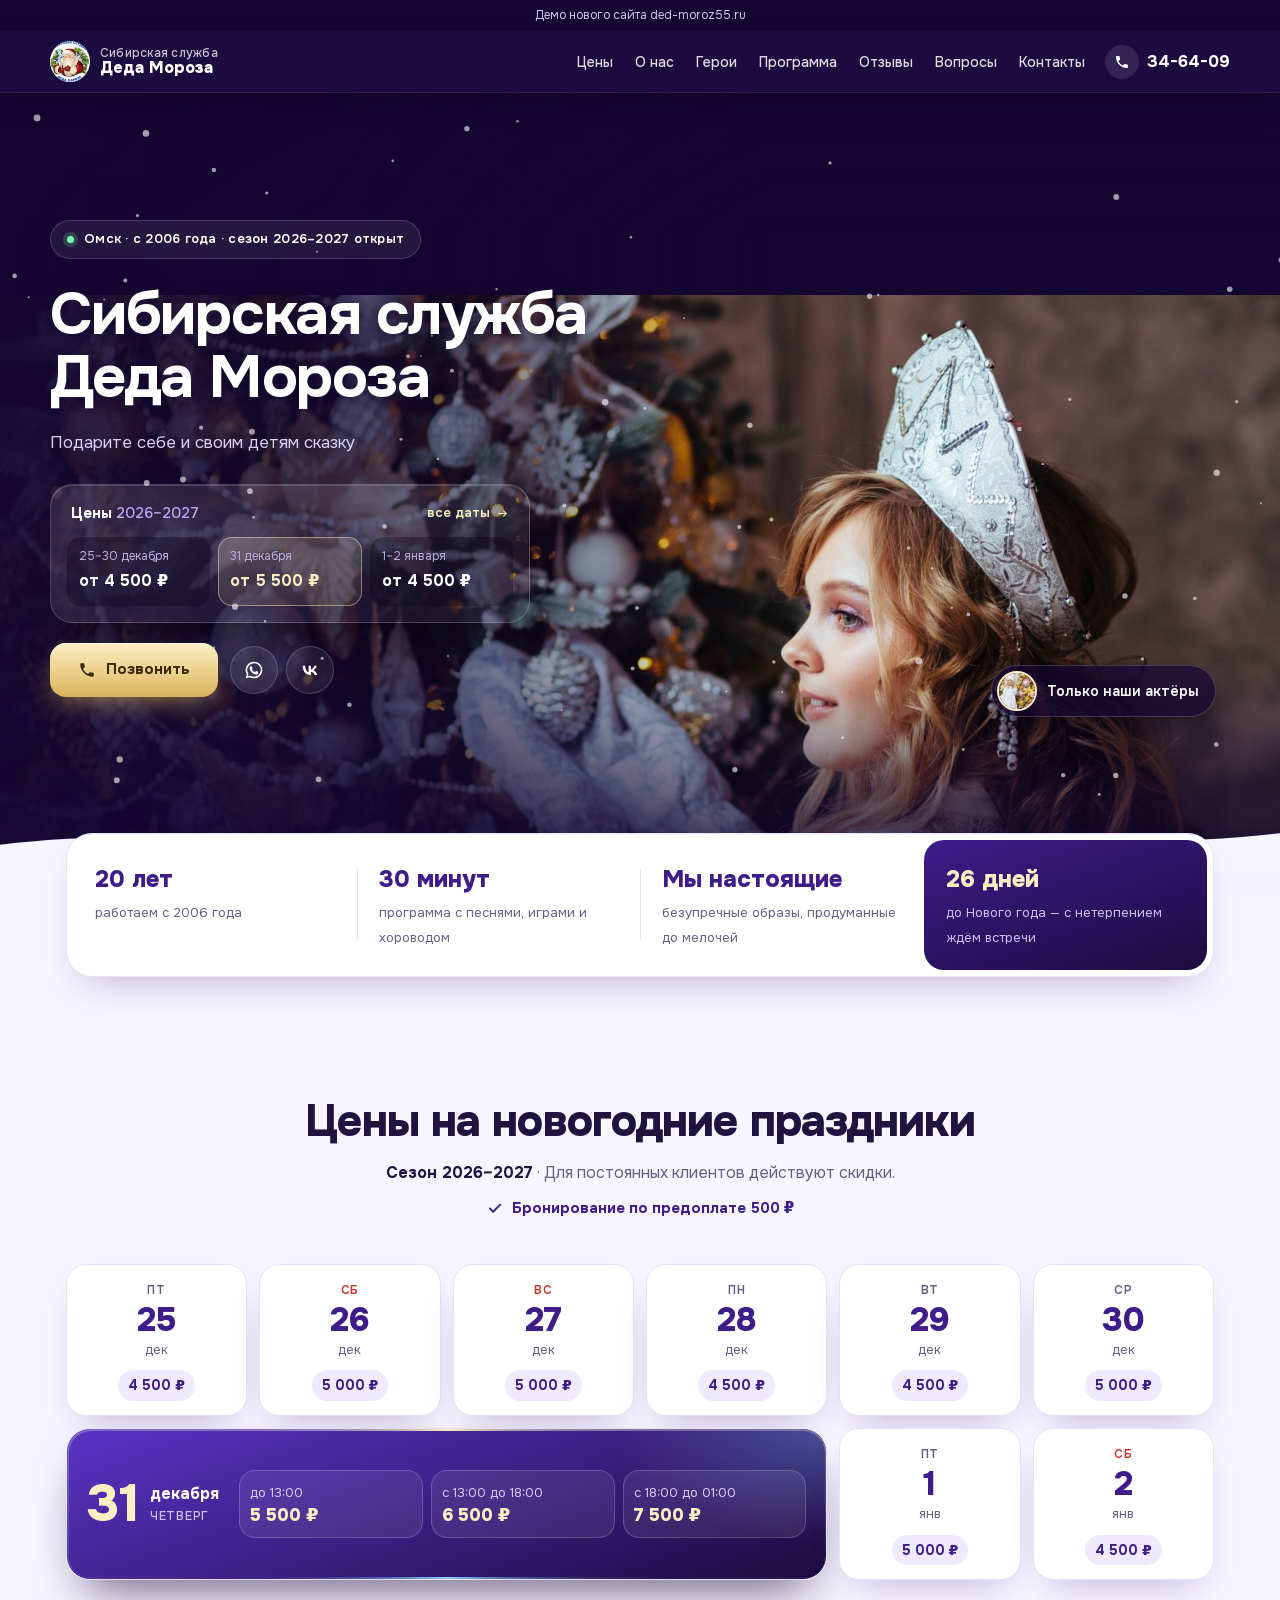
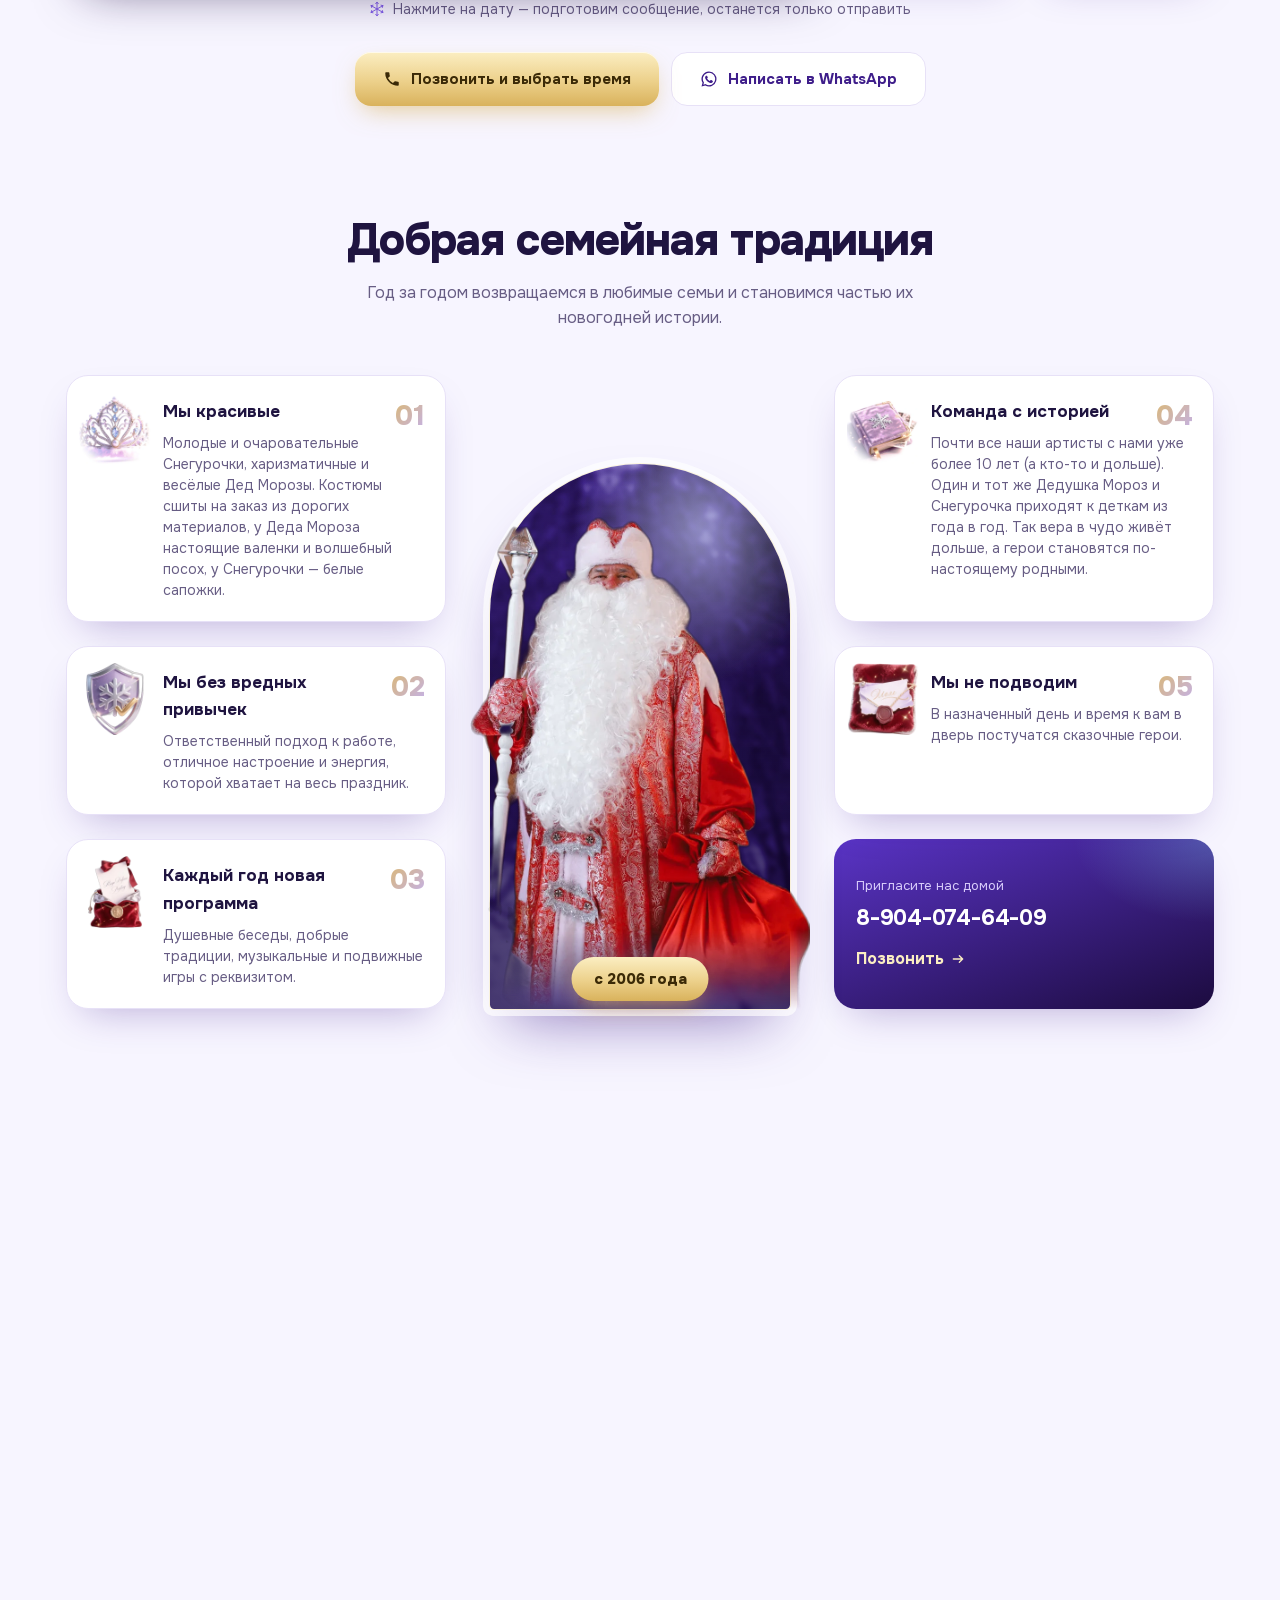
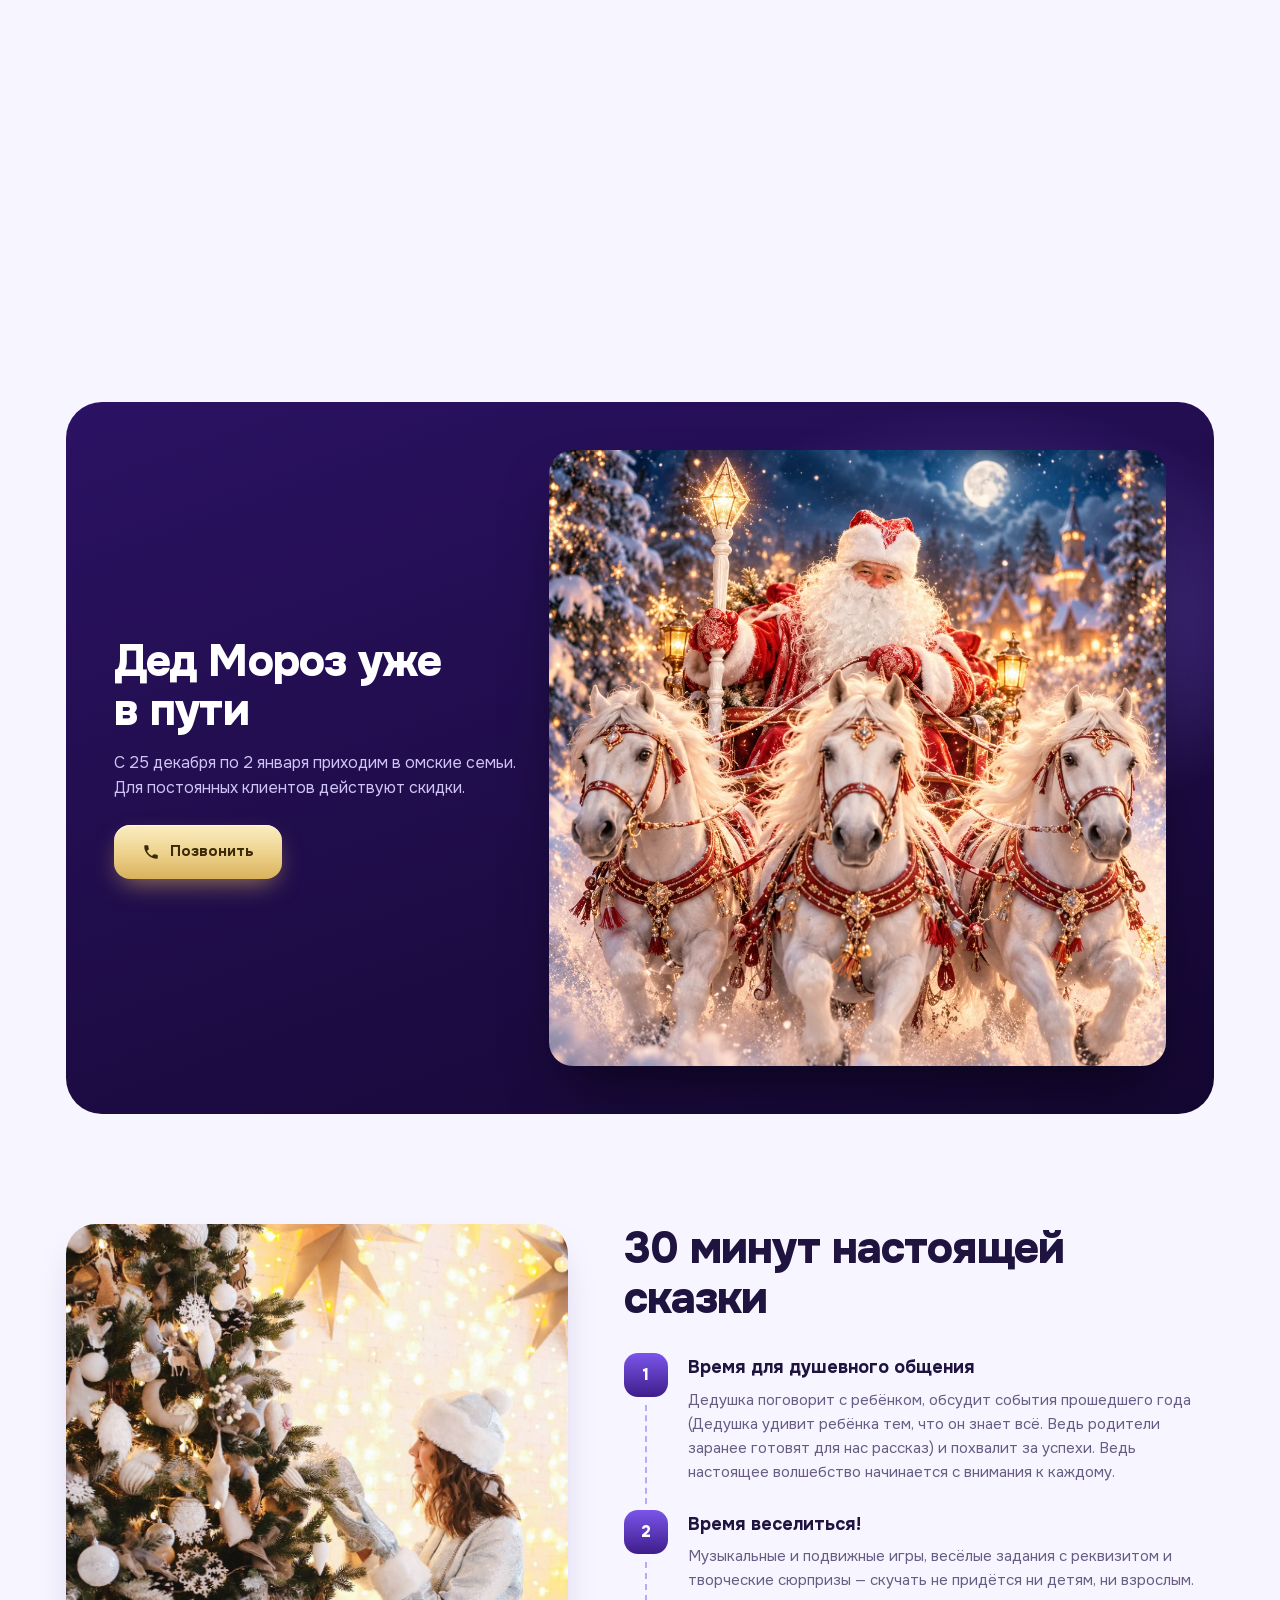
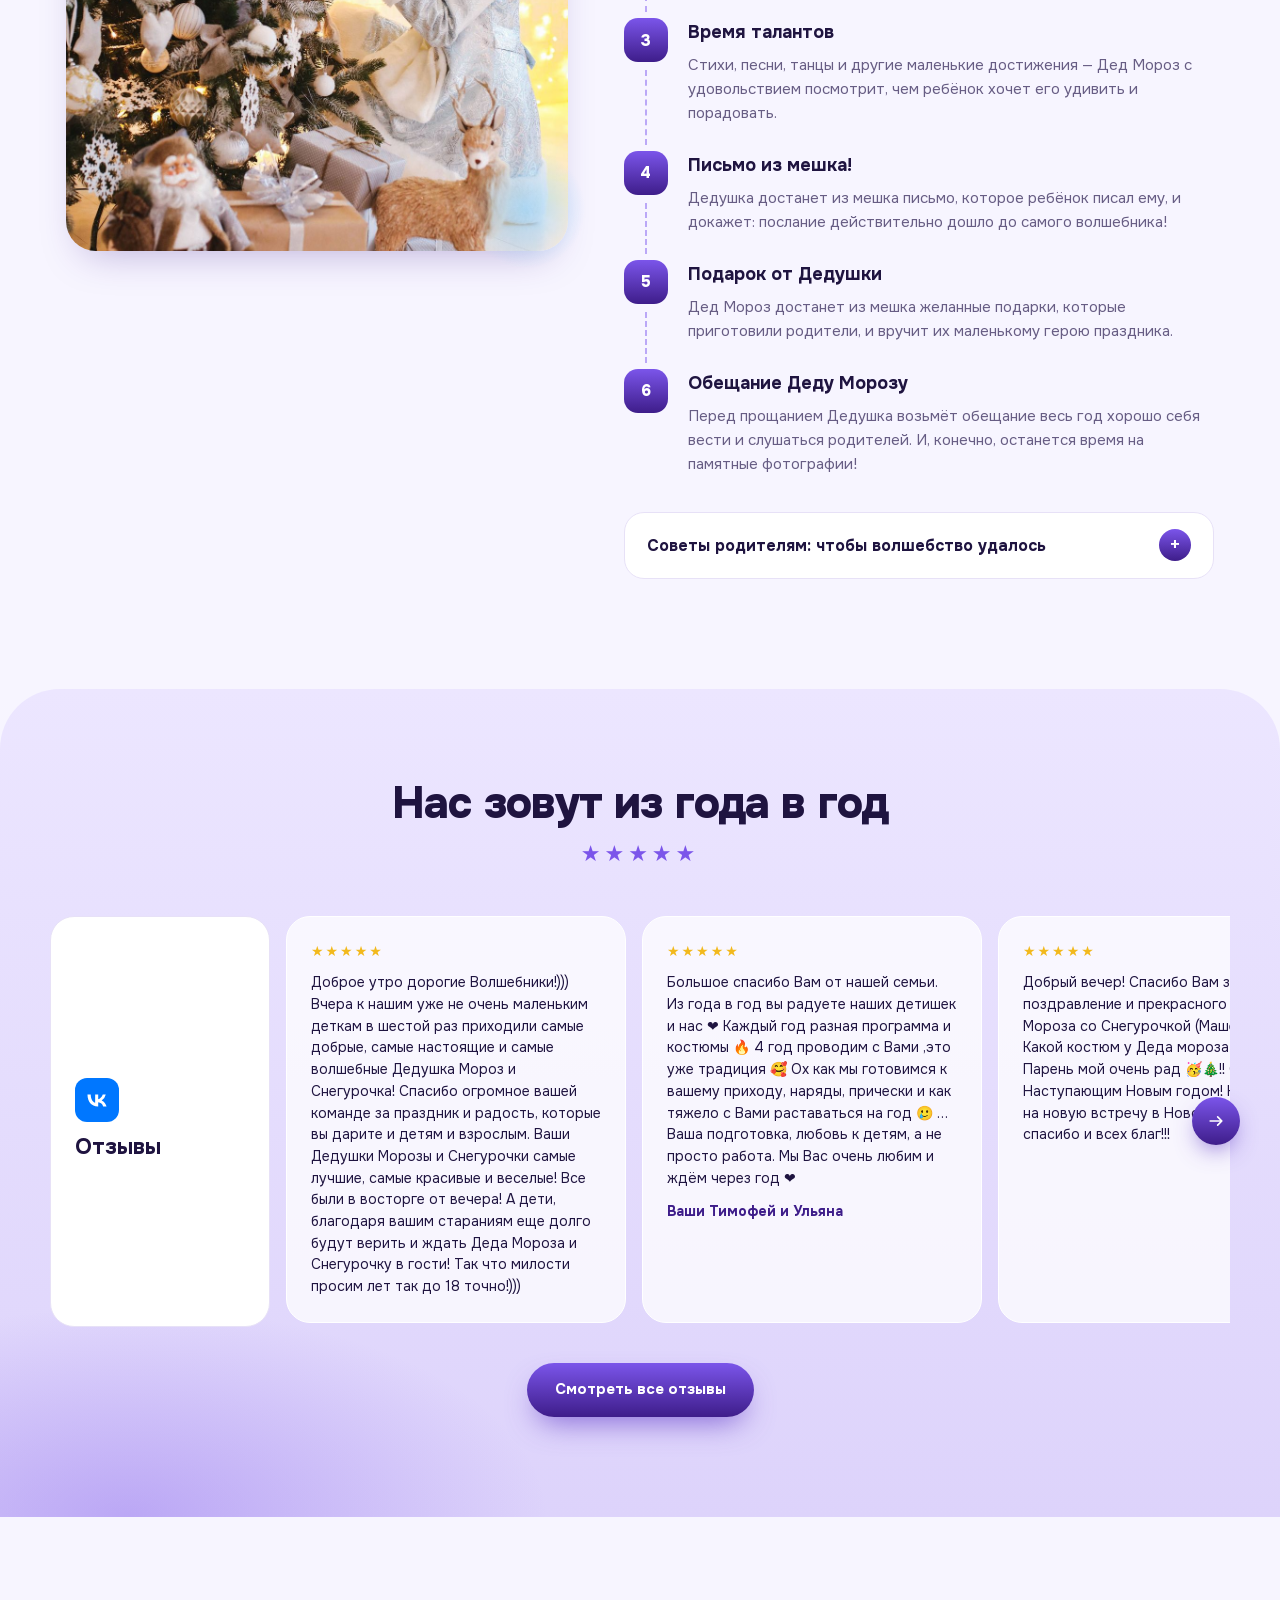
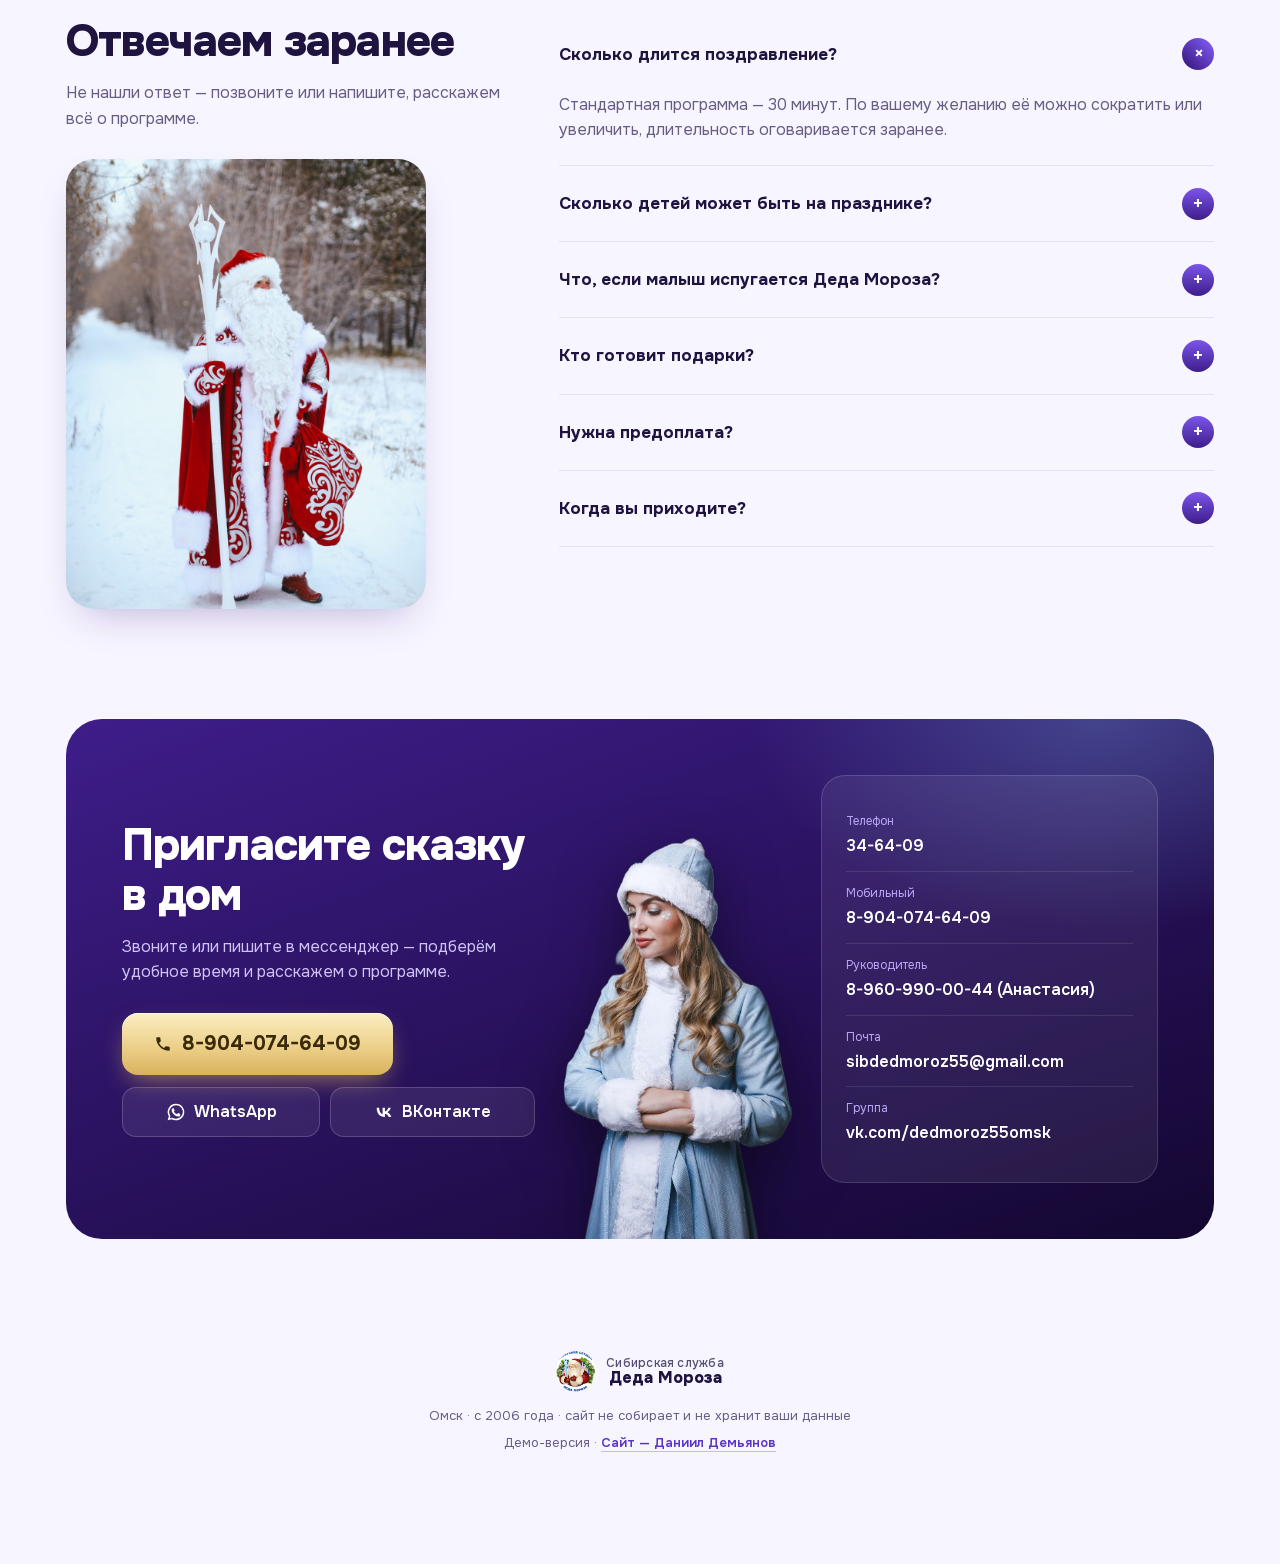
==== commit e57c7cea: "Add files via upload" ====
--- a/index.html
+++ b/index.html
@@ -11,8 +11,8 @@
 <meta property="og:url" content="https://danielsque18.github.io/dedmoroz/">
 <meta property="og:type" content="website">
 <meta name="theme-color" content="#1c0b3f">
-<link rel="stylesheet" href="fonts/fonts.css?v=20261024b">
-<link rel="stylesheet" href="style.css?v=20261024b">
+<link rel="stylesheet" href="fonts/fonts.css?v=20261024g">
+<link rel="stylesheet" href="style.css?v=20261024g">
 <link rel="icon" href="img/logo.png" type="image/png">
 <script type="application/ld+json">{"@context":"https://schema.org","@type":"EntertainmentBusiness","name":"Сибирская служба Деда Мороза","description":"Дед Мороз и Снегурочка на дом в Омске, с 2006 года","address":{"@type":"PostalAddress","addressLocality":"Омск","streetAddress":"пр-кт Комарова, 21/2, офис 13"},"telephone":["+7 3812 34-64-09","+7 904 074-64-09"],"email":"sibdedmoroz55@gmail.com","priceRange":"4500–7500 ₽","sameAs":["https://vk.com/dedmoroz55omsk"]}</script>
 </head>
@@ -187,9 +187,9 @@
     <div>
       <h2>30 минут настоящей <em>сказки</em></h2>
       <ol class="steps">
-        <li><b>Время для душевного общения</b><p>Дедушка поговорит с ребёнком, обсудит события прошедшего года (Дедушка удивит ребенка тем, что он знает все. Ведь родители заранее готовят для нас рассказ) и похвалит за успехи. Ведь настоящее волшебство начинается с внимания к каждому.</p></li>
-        <li><b>Время веселиться!</b><p>Музыкальные и подвижные игры, весёлые задания с реквизитом и творческие сюрпризы - скучать не придётся ни детям, ни взрослым.</p></li>
-        <li><b>Время талантов</b><p>Стихи, песни, танцы и другие маленькие достижения - Дед Мороз с удовольствием посмотрит, чем ребёнок хочет его удивить и порадовать.</p></li>
+        <li><b>Время для душевного общения</b><p>Дедушка поговорит с ребёнком, обсудит события прошедшего года (Дедушка удивит ребёнка тем, что он знает всё. Ведь родители заранее готовят для нас рассказ) и похвалит за успехи. Ведь настоящее волшебство начинается с внимания к каждому.</p></li>
+        <li><b>Время веселиться!</b><p>Музыкальные и подвижные игры, весёлые задания с реквизитом и творческие сюрпризы — скучать не придётся ни детям, ни взрослым.</p></li>
+        <li><b>Время талантов</b><p>Стихи, песни, танцы и другие маленькие достижения — Дед Мороз с удовольствием посмотрит, чем ребёнок хочет его удивить и порадовать.</p></li>
         <li><b>Письмо из мешка!</b><p>Дедушка достанет из мешка письмо, которое ребёнок писал ему, и докажет: послание действительно дошло до самого волшебника!</p></li>
         <li><b>Подарок от Дедушки</b><p>Дед Мороз достанет из мешка желанные подарки, которые приготовили родители, и вручит их маленькому герою праздника.</p></li>
         <li><b>Обещание Деду Морозу</b><p>Перед прощанием Дедушка возьмёт обещание весь год хорошо себя вести и слушаться родителей. И, конечно, останется время на памятные фотографии!</p></li>
@@ -197,13 +197,13 @@
       <details class="tips">
         <summary>Советы родителям: чтобы волшебство удалось</summary>
         <ol>
-          <li><b>Чистота и комфорт</b> Дедушка снимает галоши с валенок перед входом, а Снегурочка использует на улице защитные чехлы на обувь. Можно дополнительно постелить коврик - мы заботимся о чистоте вашего дома.</li>
+          <li><b>Чистота и комфорт</b> Дедушка снимает галоши с валенок перед входом, а Снегурочка использует на улице защитные чехлы на обувь. Можно дополнительно постелить коврик — мы заботимся о чистоте вашего дома.</li>
           <li><b>Не выдавайте секрет!</b> Дед Мороз приезжает на обычной машине и паркуется у подъезда. Лучше ребёнку не ждать гостей у окна. Мы хотим сохранить сказку!</li>
-          <li><b>Дедушка придет впервые?</b> Расскажите, кто такой Дед Мороз и что будет происходить. Если ребёнок стесняется, первой может зайти Снегурочка, а затем они вместе позовут Дедушку.</li>
+          <li><b>Дедушка придёт впервые?</b> Расскажите, кто такой Дед Мороз и что будет происходить. Если ребёнок стесняется, первой может зайти Снегурочка, а затем они вместе позовут Дедушку.</li>
           <li><b>Не забудьте письмо!</b> Незаметно положите письмо ребёнка в мешок с подарками. Когда Дедушка достанет его, вера в настоящее чудо станет ещё крепче!</li>
           <li><b>Подарки тоже должны быть сказочными!</b> Пожалуйста, передавайте подарки в праздничной упаковке, без пакетов маркетплейсов, штрихкодов и ценников. Позаботьтесь, чтобы даже упаковка поддерживала атмосферу новогоднего чуда!</li>
-          <li><b>Оплата - только без маленьких зрителей.</b> Не передавайте деньги Деду Морозу при ребенке, даже если думаете, что никто не видит. Дети замечают больше, чем нам кажется. Оплатить можно заранее, когда передаете подарки или в конце, выйдя провожать за дверь. Не будем разрушать магию встречи.</li>
-          <li><b>Заранее расскажите нам о прошедшем годе</b> При бронировании поделитесь успехами ребёнка, его достижениями и тем, за что его стоит похвалить. Ребенок точно удивится, откуда Дедушка все знает!</li>
+          <li><b>Оплата — только без маленьких зрителей</b> Не передавайте деньги Деду Морозу при ребёнке, даже если думаете, что никто не видит. Дети замечают больше, чем нам кажется. Оплатить можно заранее, когда передаёте подарки или в конце, выйдя провожать за дверь. Не будем разрушать магию встречи.</li>
+          <li><b>Заранее расскажите нам о прошедшем годе</b> При бронировании поделитесь успехами ребёнка, его достижениями и тем, за что его стоит похвалить. Ребёнок точно удивится, откуда Дедушка всё знает!</li>
           <li><b>Участвуйте в сказке вместе</b> Поддерживайте ребёнка, играйте вместе с ним и помогайте преодолеть стеснение. Ваше участие сделает встречу ещё теплее и радостнее!</li>
         </ol>
       </details>
@@ -244,10 +244,10 @@
     </div>
     <div class="faq">
       <details open><summary>Сколько длится поздравление?</summary><p>Стандартная программа — 30 минут. По вашему желанию её можно сократить или увеличить, длительность оговаривается заранее.</p></details>
-      <details><summary>Сколько детей может быть на празднике?</summary><p>Мы не ограничиваем количество гостей. Но нам важно, чтобы каждый ребёнок почувствовал себя участником сказки, успел пообщаться с Дедушкой и проявить себя. Наша программа рассчитана на 30 минут. Чем больше детей - тем меньше времени остается на внимание к каждому.</p></details>
+      <details><summary>Сколько детей может быть на празднике?</summary><p>Мы не ограничиваем количество гостей. Но нам важно, чтобы каждый ребёнок почувствовал себя участником сказки, успел пообщаться с Дедушкой и проявить себя. Наша программа рассчитана на 30 минут. Чем больше детей — тем меньше времени остаётся на внимание к каждому.</p></details>
       <details><summary>Что, если малыш испугается Деда Мороза?</summary><p>Артисты всегда найдут слова, чтобы через несколько минут ребёнок заулыбался. А заранее расскажите малышу, кто такой Дед Мороз, где он живёт и как будет одет — тогда он встретит его как старого знакомого.</p></details>
-      <details><summary>Кто готовит подарки?</summary><p>Подарки готовите вы. Незаметно передайте их Деду Морозу. Если детей несколько - подпишите имена на обратной стороне подарков.</p></details>
-      <details><summary>Нужна предоплата?</summary><p>Бронирование времени осуществляется по предоплате 500р. Остальную сумму вы оплачиваете Дедушке Морозу и Снегурочке в день поздравления.</p></details>
+      <details><summary>Кто готовит подарки?</summary><p>Подарки готовите вы. Незаметно передайте их Деду Морозу. Если детей несколько — подпишите имена на обратной стороне подарков.</p></details>
+      <details><summary>Нужна предоплата?</summary><p>Бронирование времени осуществляется по предоплате 500 ₽. Остальную сумму вы оплачиваете Дедушке Морозу и Снегурочке в день поздравления.</p></details>
       <details><summary>Когда вы приходите?</summary><p>Каждый день с 25 декабря по 2 января. 31 декабря разбирают первым, поэтому на него лучше договориться заранее.</p></details>
     </div>
   </div>
@@ -307,8 +307,8 @@
   <a href="https://wa.me/79040746409" target="_blank" rel="noopener" class="fab-wa"><svg><use href="#i-wa"/></svg>WhatsApp</a>
 </div>
 
-<script src="data/content.js?v=20261024b"></script>
-<script src="render.js?v=20261024b"></script>
-<script src="script.js?v=20261024b"></script>
+<script src="data/content.js?v=20261024g"></script>
+<script src="render.js?v=20261024g"></script>
+<script src="script.js?v=20261024g"></script>
 </body>
 </html>
--- a/style.css
+++ b/style.css
@@ -776,3 +776,14 @@
 .prepay svg{width:18px;height:18px}
 .tips li b{color:var(--ink)}
 @media (max-width:700px){.car-desc{font-size:15px;padding:0 4px}}
+
+/* 24.10 — Настя: главное фото снова на весь экран, как в первый раз, но лицо не режем по подбородку.
+   Кокошник начинается на 4% высоты кадра, подбородок — около 52%: держим кадр у верхнего края */
+@media (min-width:901px){
+  .hero-photo{left:0!important;width:100%!important;-webkit-mask-image:none!important;mask-image:none!important}
+  .hero-photo>img{object-position:64% 8%!important}
+  .hero-photo::after{background:linear-gradient(90deg,rgba(20,7,49,.92) 0%,rgba(20,7,49,.78) 26%,rgba(20,7,49,.35) 46%,rgba(20,7,49,0) 60%),linear-gradient(0deg,rgba(20,7,49,.9) 0%,rgba(20,7,49,0) 26%),linear-gradient(180deg,rgba(20,7,49,.45) 0%,rgba(20,7,49,0) 18%)!important}
+}
+/* широкие мониторы: первый экран выше, чтобы лицо не обрезалось; узкие ноутбуки: текст уже, чтобы не заходил на лицо */
+@media (min-width:901px){.hero{min-height:min(calc(100vh - 90px),max(780px,40vw))}.hero-grid{min-height:min(calc(100vh - 120px),max(720px,38vw))!important}}
+@media (min-width:901px) and (max-width:1200px){.hero-in{max-width:500px!important}.hero h1{font-size:44px}.quick-prices{max-width:470px}}
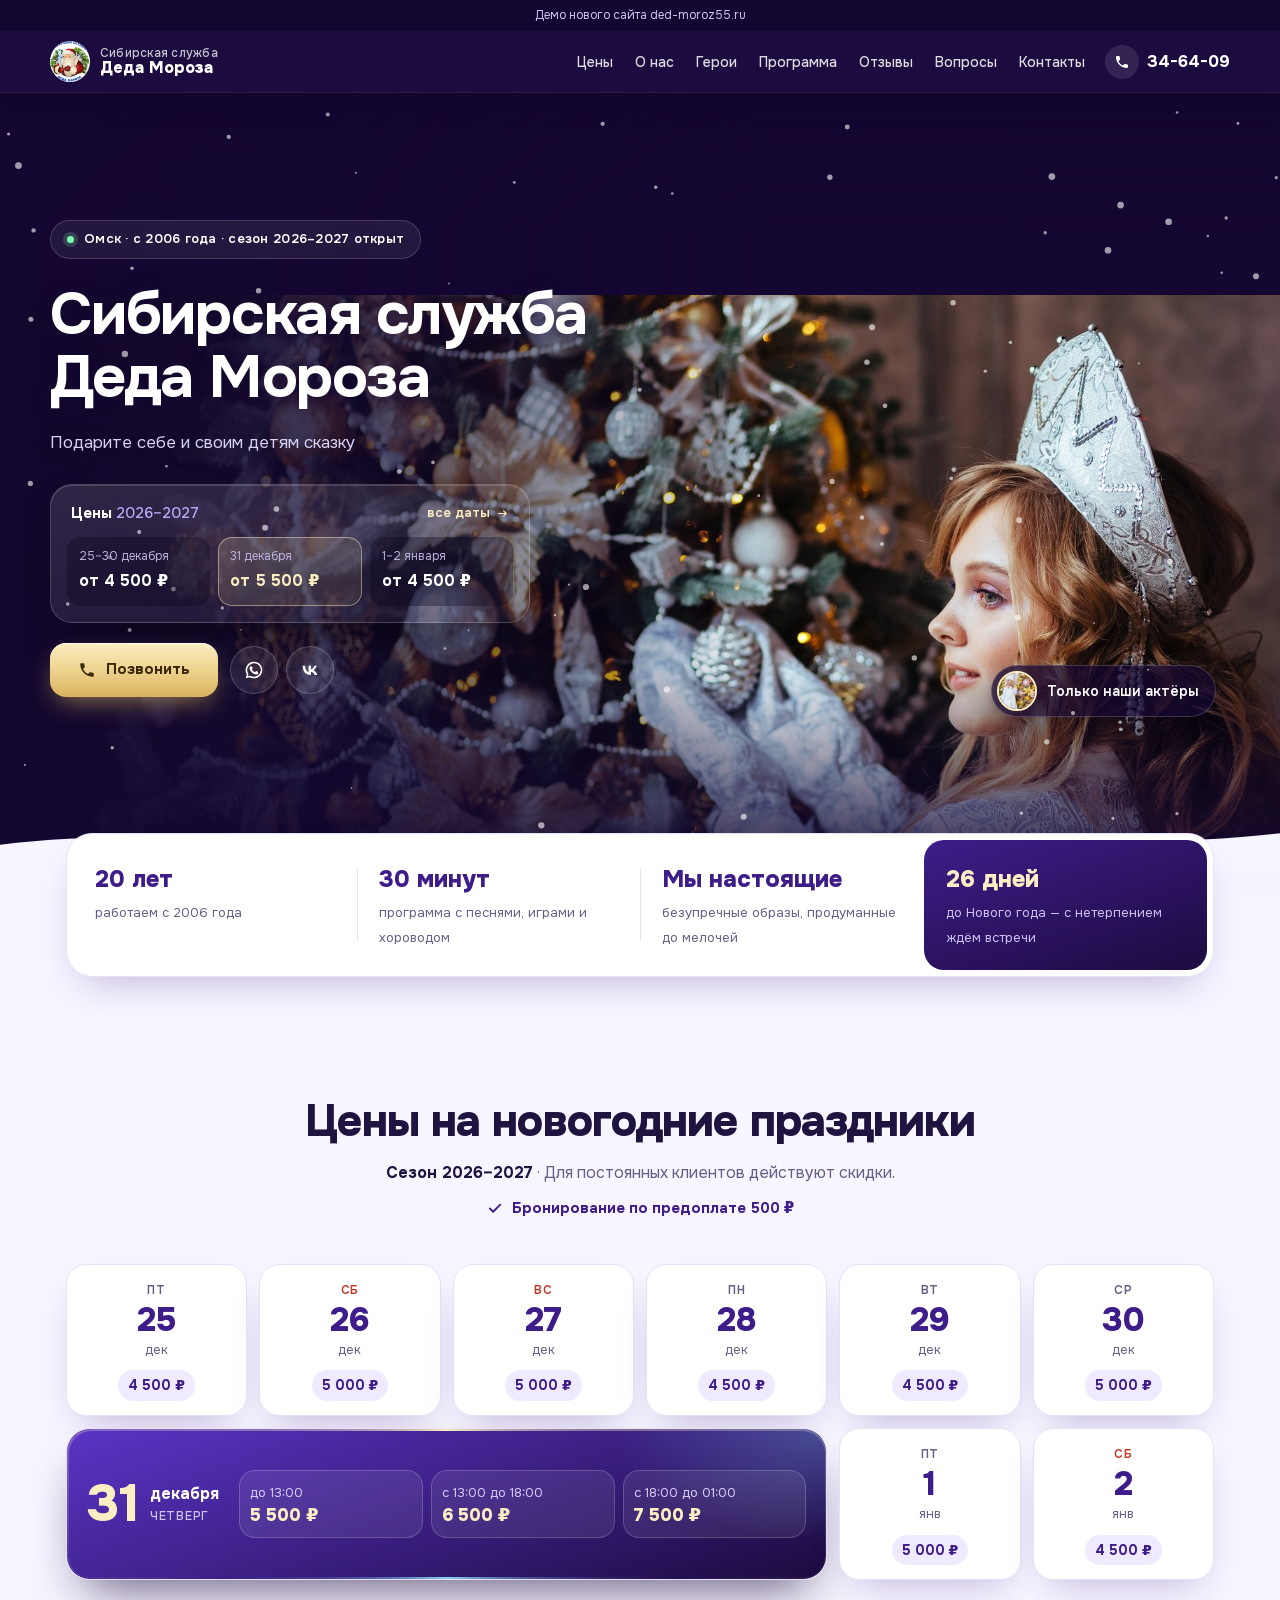
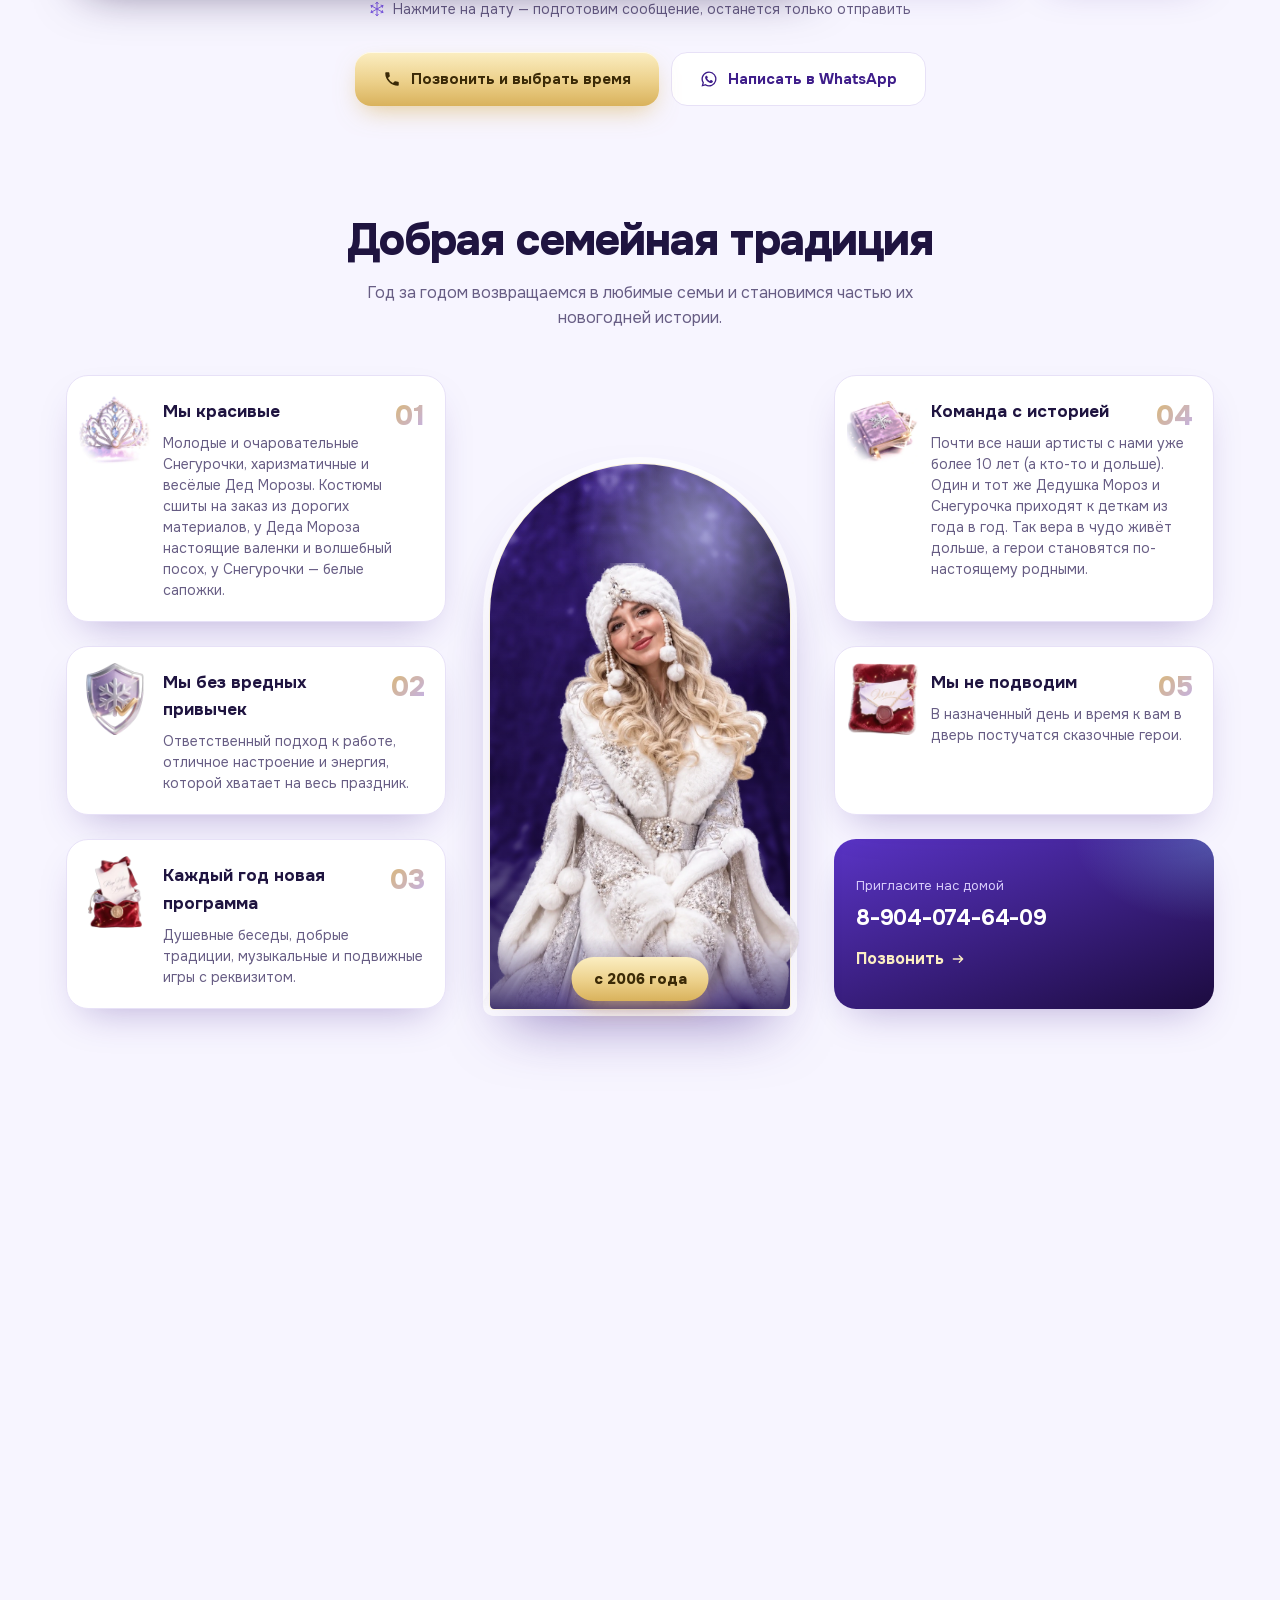
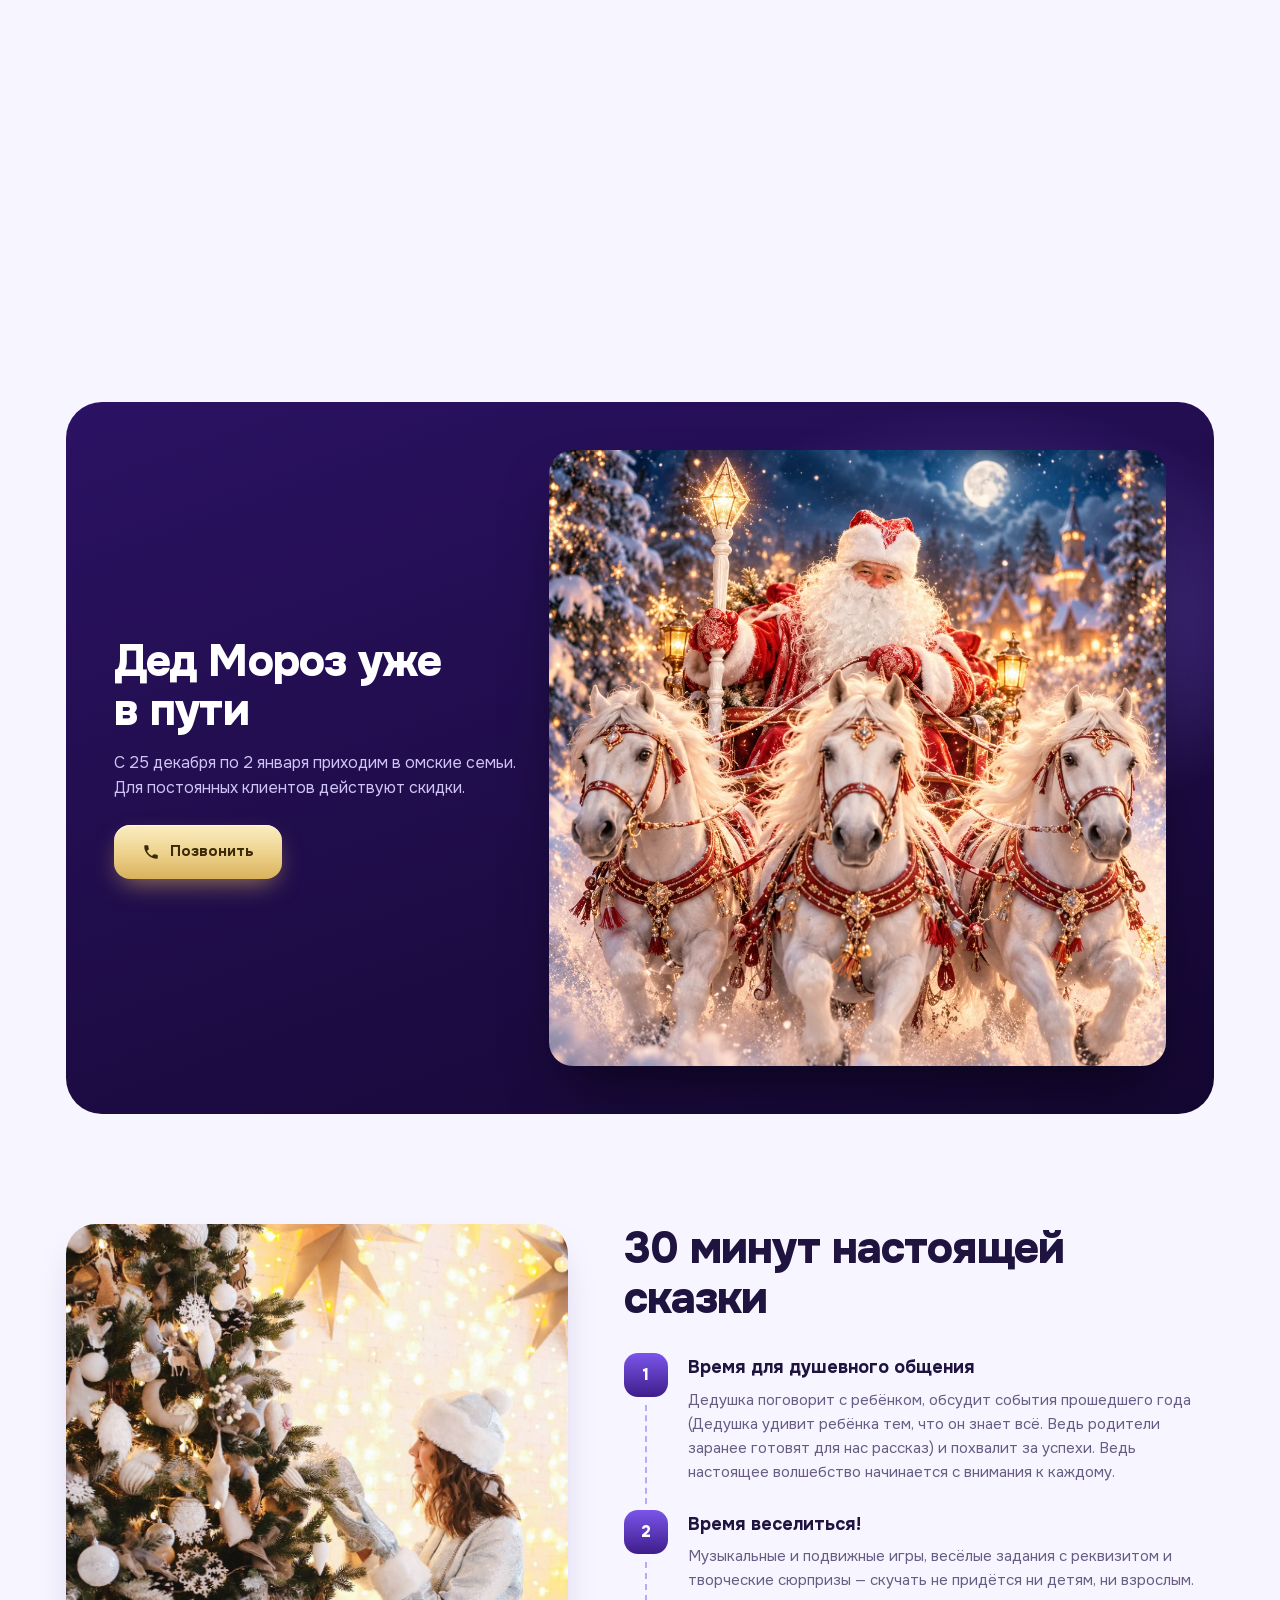
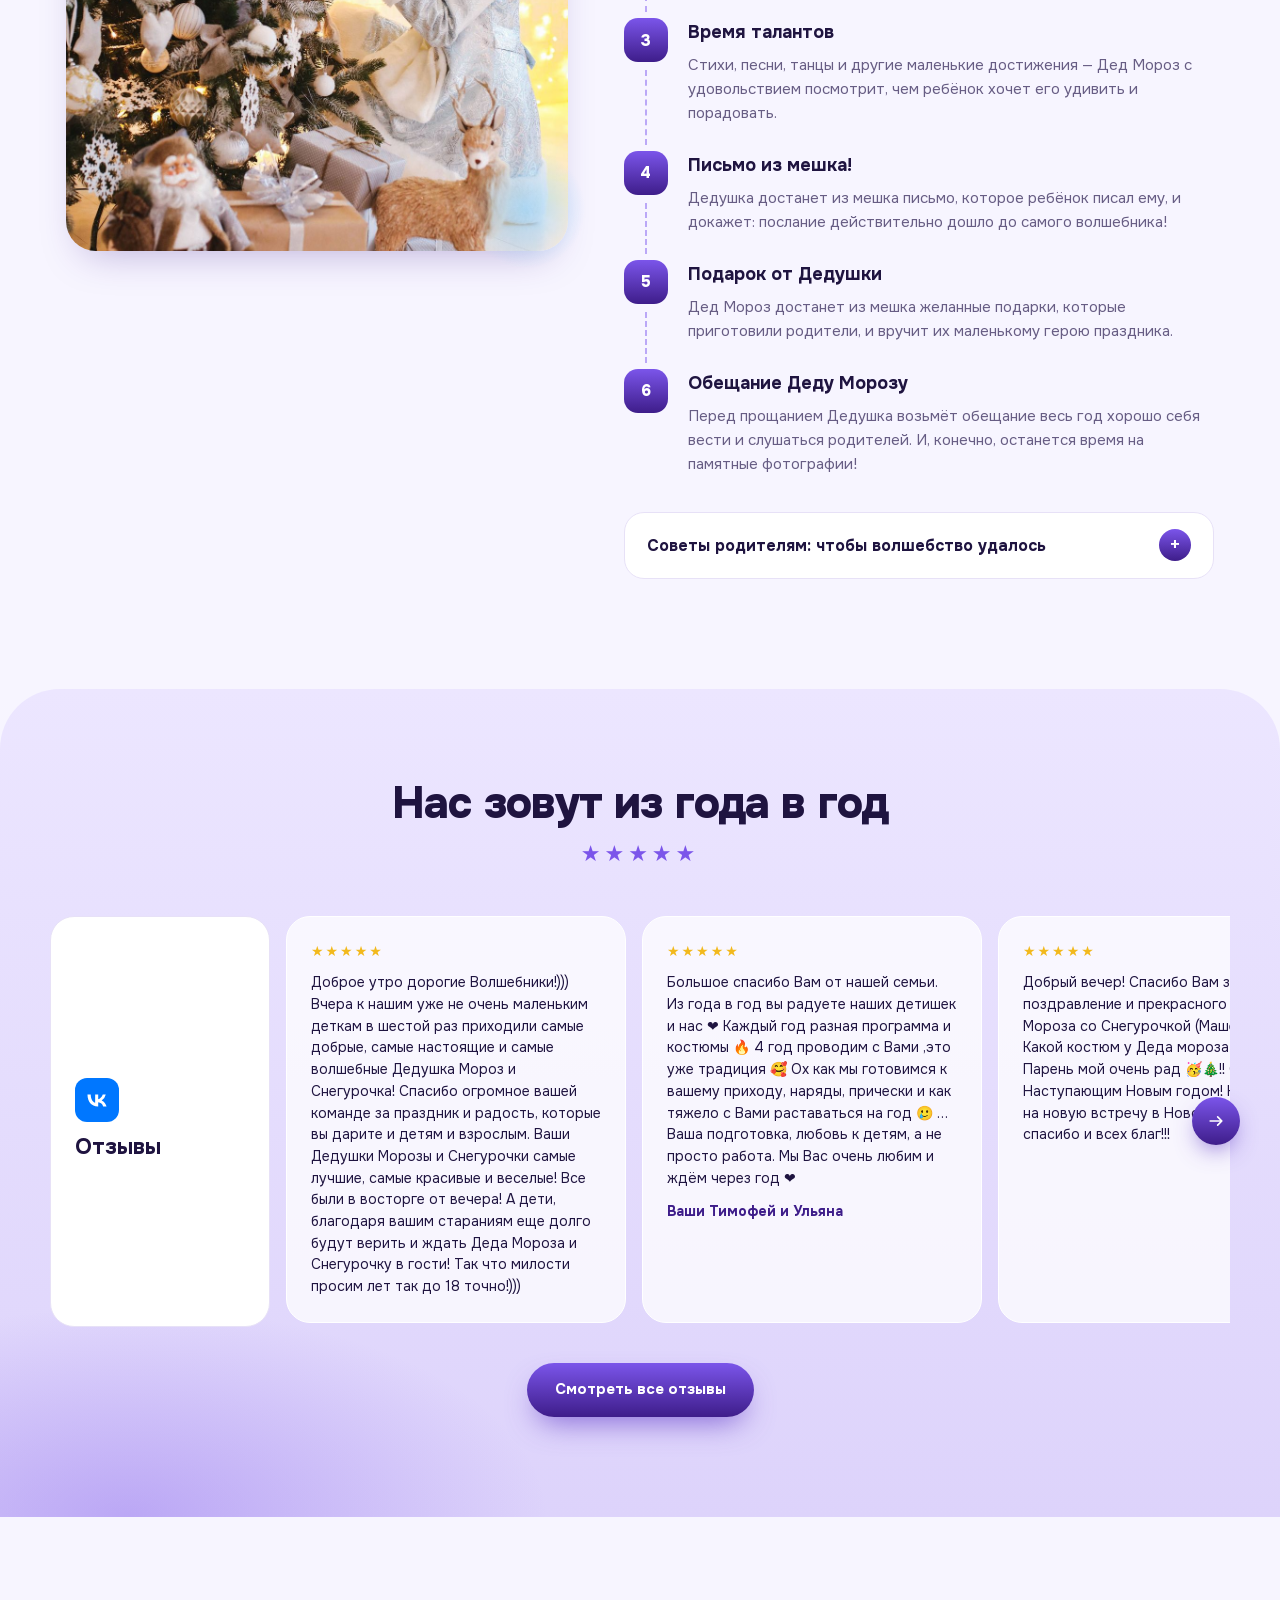
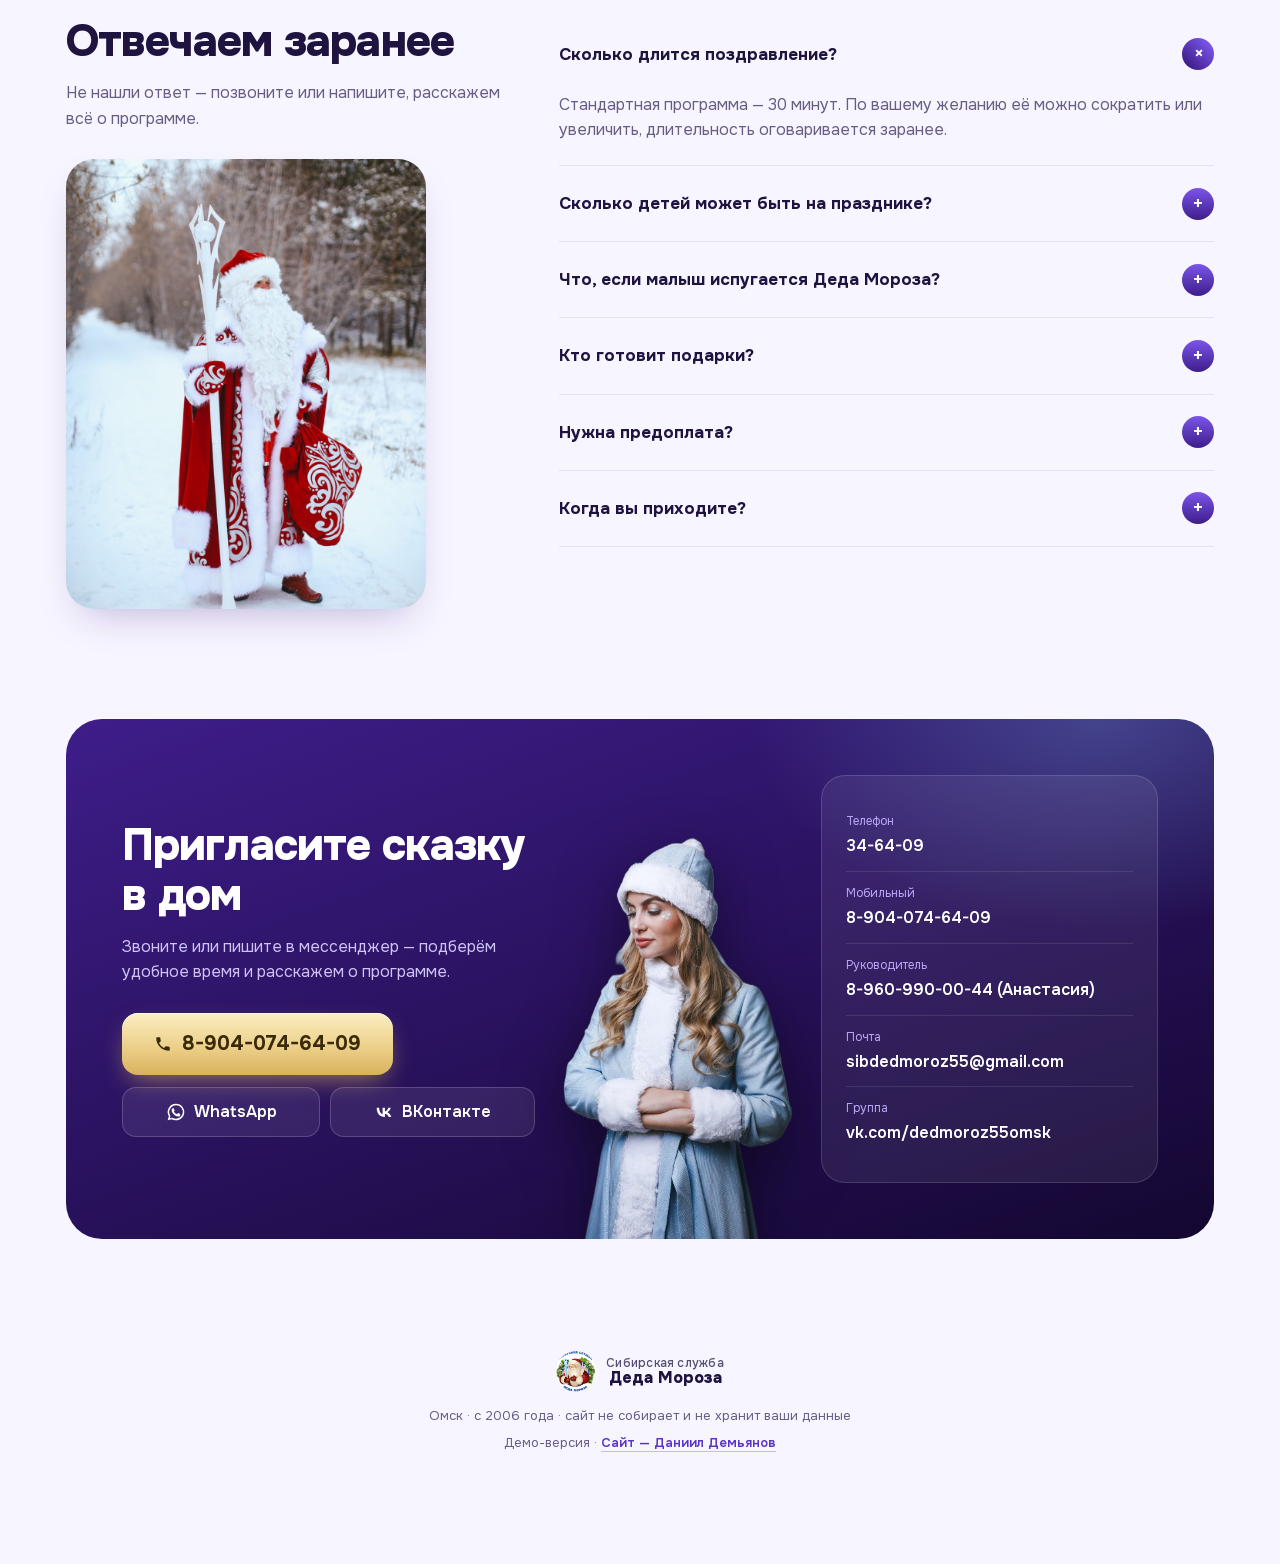
==== commit ecd287d8: "Add files via upload" ====
--- a/index.html
+++ b/index.html
@@ -7,12 +7,12 @@
 <meta name="description" content="Заказать Деда Мороза и Снегурочку на дом в Омске. Работаем с 2006 года. Поздравления с 25 декабря по 2 января, от 4 500 ₽. Тел. 34-64-09, 8-904-074-64-09.">
 <meta property="og:title" content="Сибирская служба Деда Мороза — Омск">
 <meta property="og:description" content="Сибирская служба Деда Мороза. Подарите себе и своим детям сказку. С 2006 года. От 4 500 ₽.">
-<meta property="og:image" content="https://danielsque18.github.io/dedmoroz/img/hero-sneg.jpg?v=2">
+<meta property="og:image" content="https://danielsque18.github.io/dedmoroz/img/hero-wide.jpg">
 <meta property="og:url" content="https://danielsque18.github.io/dedmoroz/">
 <meta property="og:type" content="website">
 <meta name="theme-color" content="#1c0b3f">
-<link rel="stylesheet" href="fonts/fonts.css?v=20261024g">
-<link rel="stylesheet" href="style.css?v=20261024g">
+<link rel="stylesheet" href="fonts/fonts.css?v=20261024h">
+<link rel="stylesheet" href="style.css?v=20261024k">
 <link rel="icon" href="img/logo.png" type="image/png">
 <script type="application/ld+json">{"@context":"https://schema.org","@type":"EntertainmentBusiness","name":"Сибирская служба Деда Мороза","description":"Дед Мороз и Снегурочка на дом в Омске, с 2006 года","address":{"@type":"PostalAddress","addressLocality":"Омск","streetAddress":"пр-кт Комарова, 21/2, офис 13"},"telephone":["+7 3812 34-64-09","+7 904 074-64-09"],"email":"sibdedmoroz55@gmail.com","priceRange":"4500–7500 ₽","sameAs":["https://vk.com/dedmoroz55omsk"]}</script>
 </head>
@@ -57,7 +57,7 @@
   <div class="sparks" aria-hidden="true"></div>
   <figure class="hero-photo">
     <span class="halo" aria-hidden="true"></span>
-    <img src="img/hero-sneg.jpg?v=2" alt="Снегурочка «Сибирской службы Деда Мороза» у ёлки" width="2000" height="1333" fetchpriority="high">
+    <img src="img/hero-wide.jpg" alt="Снегурочка «Сибирской службы Деда Мороза» у ёлки" width="2600" height="1181" fetchpriority="high">
     <figcaption class="badge-row"><img class="round" src="img/sneg-gold.jpg" alt="" width="44" height="44"><span class="sticker">Только наши актёры</span></figcaption>
   </figure>
   <div class="hero-grid">
@@ -132,7 +132,7 @@
     <p class="txt">«Сибирская служба Деда Мороза» уже 20 лет приходит в омские семьи. У нас много постоянных клиентов — некоторые зовут нас каждый год, и это стало их семейной традицией.</p>
   </div>
   <div class="pluses-wrap">
-    <div class="about-pic"><img src="img/cut-ded.webp?v=2" alt="Дед Мороз «Сибирской службы»" loading="lazy" width="760" height="1100"><span class="badge">с 2006 года</span></div>
+    <div class="about-pic"><img src="img/cut-sneg-about.webp" alt="Снегурочка «Сибирской службы Деда Мороза»" loading="lazy" width="860" height="1200"><span class="badge">с 2006 года</span></div>
     <ol class="pluses">
       <li><b>Мы красивые</b><p>Молодые и очаровательные Снегурочки, харизматичные и весёлые Дед Морозы. Костюмы сшиты на заказ из дорогих материалов, у Деда Мороза настоящие валенки и волшебный посох, у Снегурочки — белые сапожки.</p></li>
       <li><b>Мы без вредных привычек</b><p>Это обязательное условие при приёме на работу. Артисты придут абсолютно трезвые, а от костюмов не будет пахнуть сигаретами.</p></li>
@@ -307,8 +307,8 @@
   <a href="https://wa.me/79040746409" target="_blank" rel="noopener" class="fab-wa"><svg><use href="#i-wa"/></svg>WhatsApp</a>
 </div>
 
-<script src="data/content.js?v=20261024g"></script>
-<script src="render.js?v=20261024g"></script>
-<script src="script.js?v=20261024g"></script>
+<script src="data/content.js?v=20261024h"></script>
+<script src="render.js?v=20261024h"></script>
+<script src="script.js?v=20261024h"></script>
 </body>
 </html>
--- a/style.css
+++ b/style.css
@@ -409,7 +409,7 @@
   .chip{order:1;margin-bottom:14px;padding:6px 12px;align-self:flex-start}
   .chip .kicker{font-size:12px}
   .hero h1{order:2;font-size:31px}
-  .lead{order:3;font-size:17px;margin:2px 0 6px}   /* короткая фраза Насти — показываем и на телефоне */
+  .lead{order:3;font-size:17px;margin:2px 0 6px;text-align:left;align-self:stretch;max-width:none}   /* короткая фраза Насти — показываем и на телефоне */
   .hero-photo{order:3;margin:6px -16px 0;width:calc(100% + 32px)}
   .hero-photo>img{max-height:none}
   .badge-row{top:auto;bottom:22%;left:16px;font-size:13px;padding:4px 12px 4px 4px}
@@ -787,3 +787,9 @@
 /* широкие мониторы: первый экран выше, чтобы лицо не обрезалось; узкие ноутбуки: текст уже, чтобы не заходил на лицо */
 @media (min-width:901px){.hero{min-height:min(calc(100vh - 90px),max(780px,40vw))}.hero-grid{min-height:min(calc(100vh - 120px),max(720px,38vw))!important}}
 @media (min-width:901px) and (max-width:1200px){.hero-in{max-width:500px!important}.hero h1{font-size:44px}.quick-prices{max-width:470px}}
+/* 24.10 — новая широкая фотография от Насти (2,2:1): лицо около 56% по ширине, подбородок ~53% по высоте.
+   Кадр прижат влево, чтобы лицо уходило правее текста; по высоте фото почти не режется */
+@media (min-width:901px){.hero-photo>img{object-position:0% 10%!important}}
+@media (max-width:900px){.hero-photo>img{object-position:56% 30%!important}}
+/* 24.10 — Снегурочка в «О нас»: мех справа не должен вылезать за арку на компьютере */
+@media (min-width:1081px){.about-pic img{max-width:94%!important}}
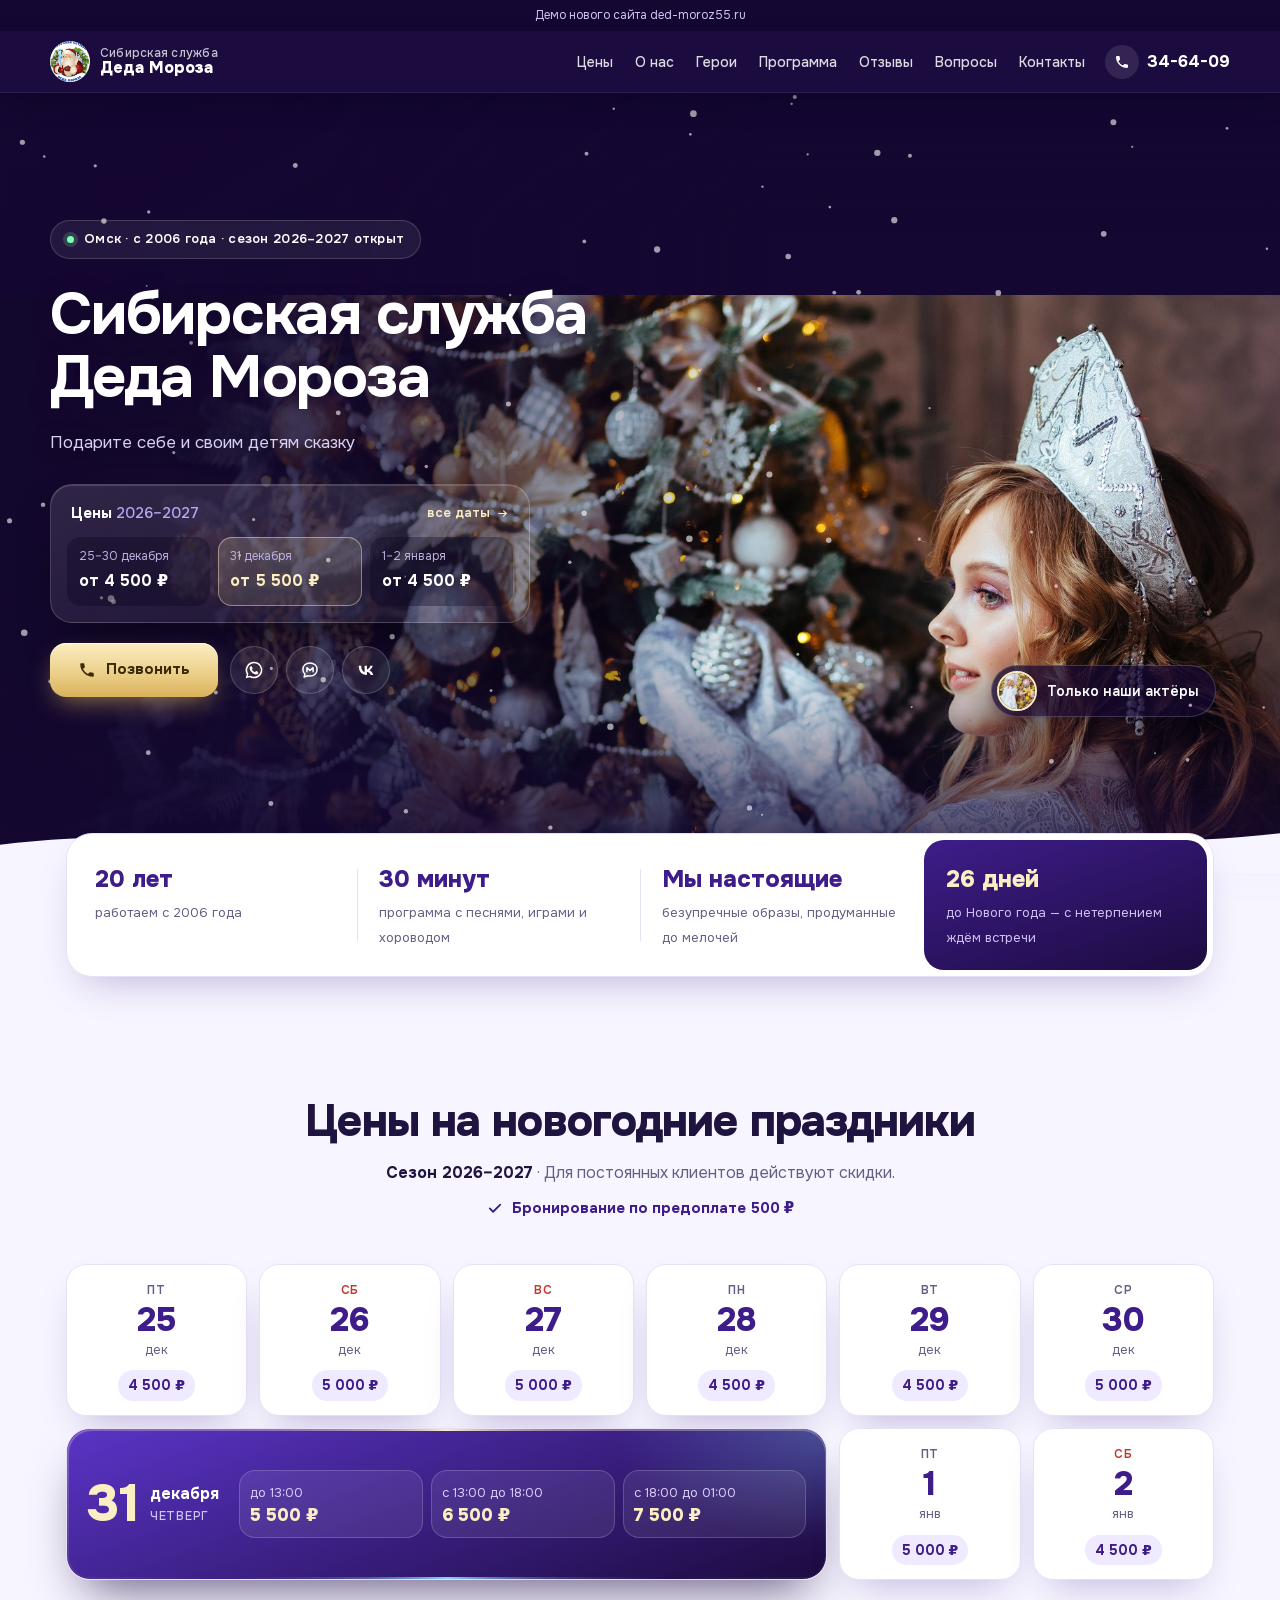
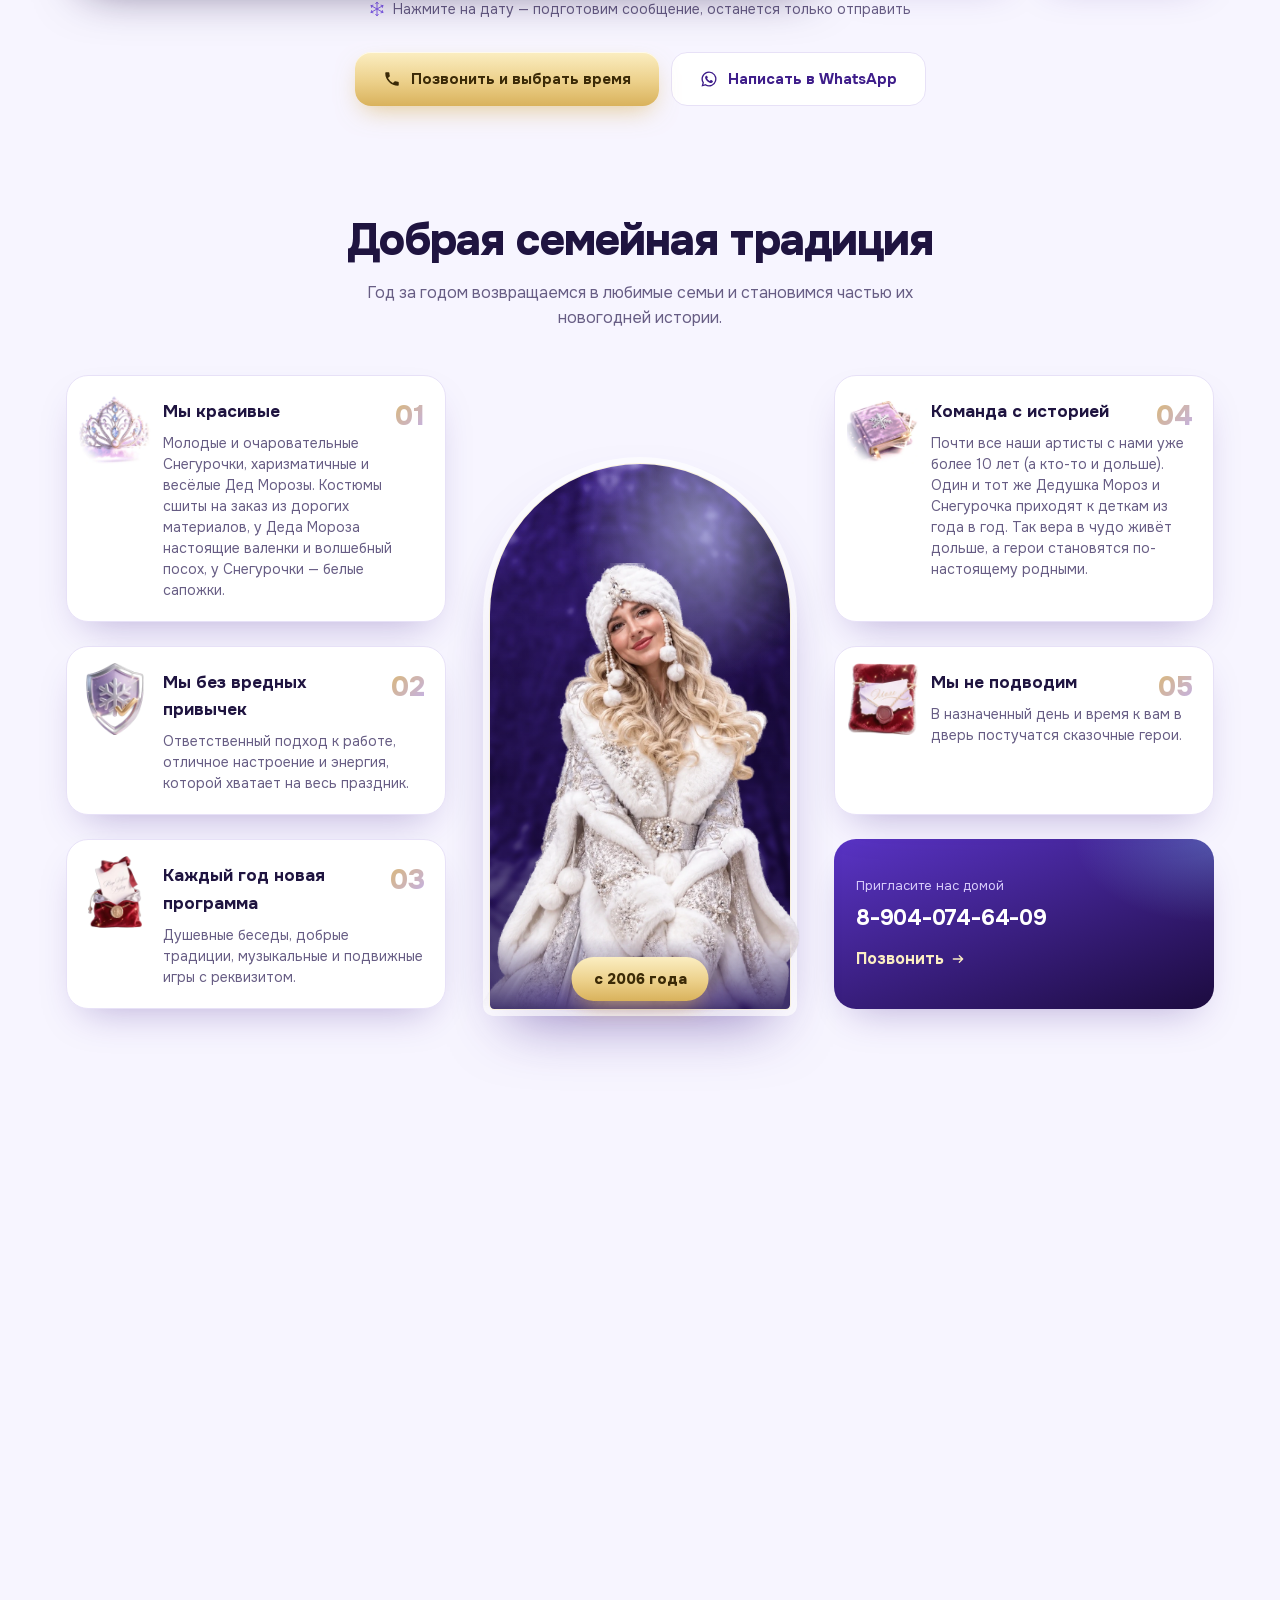
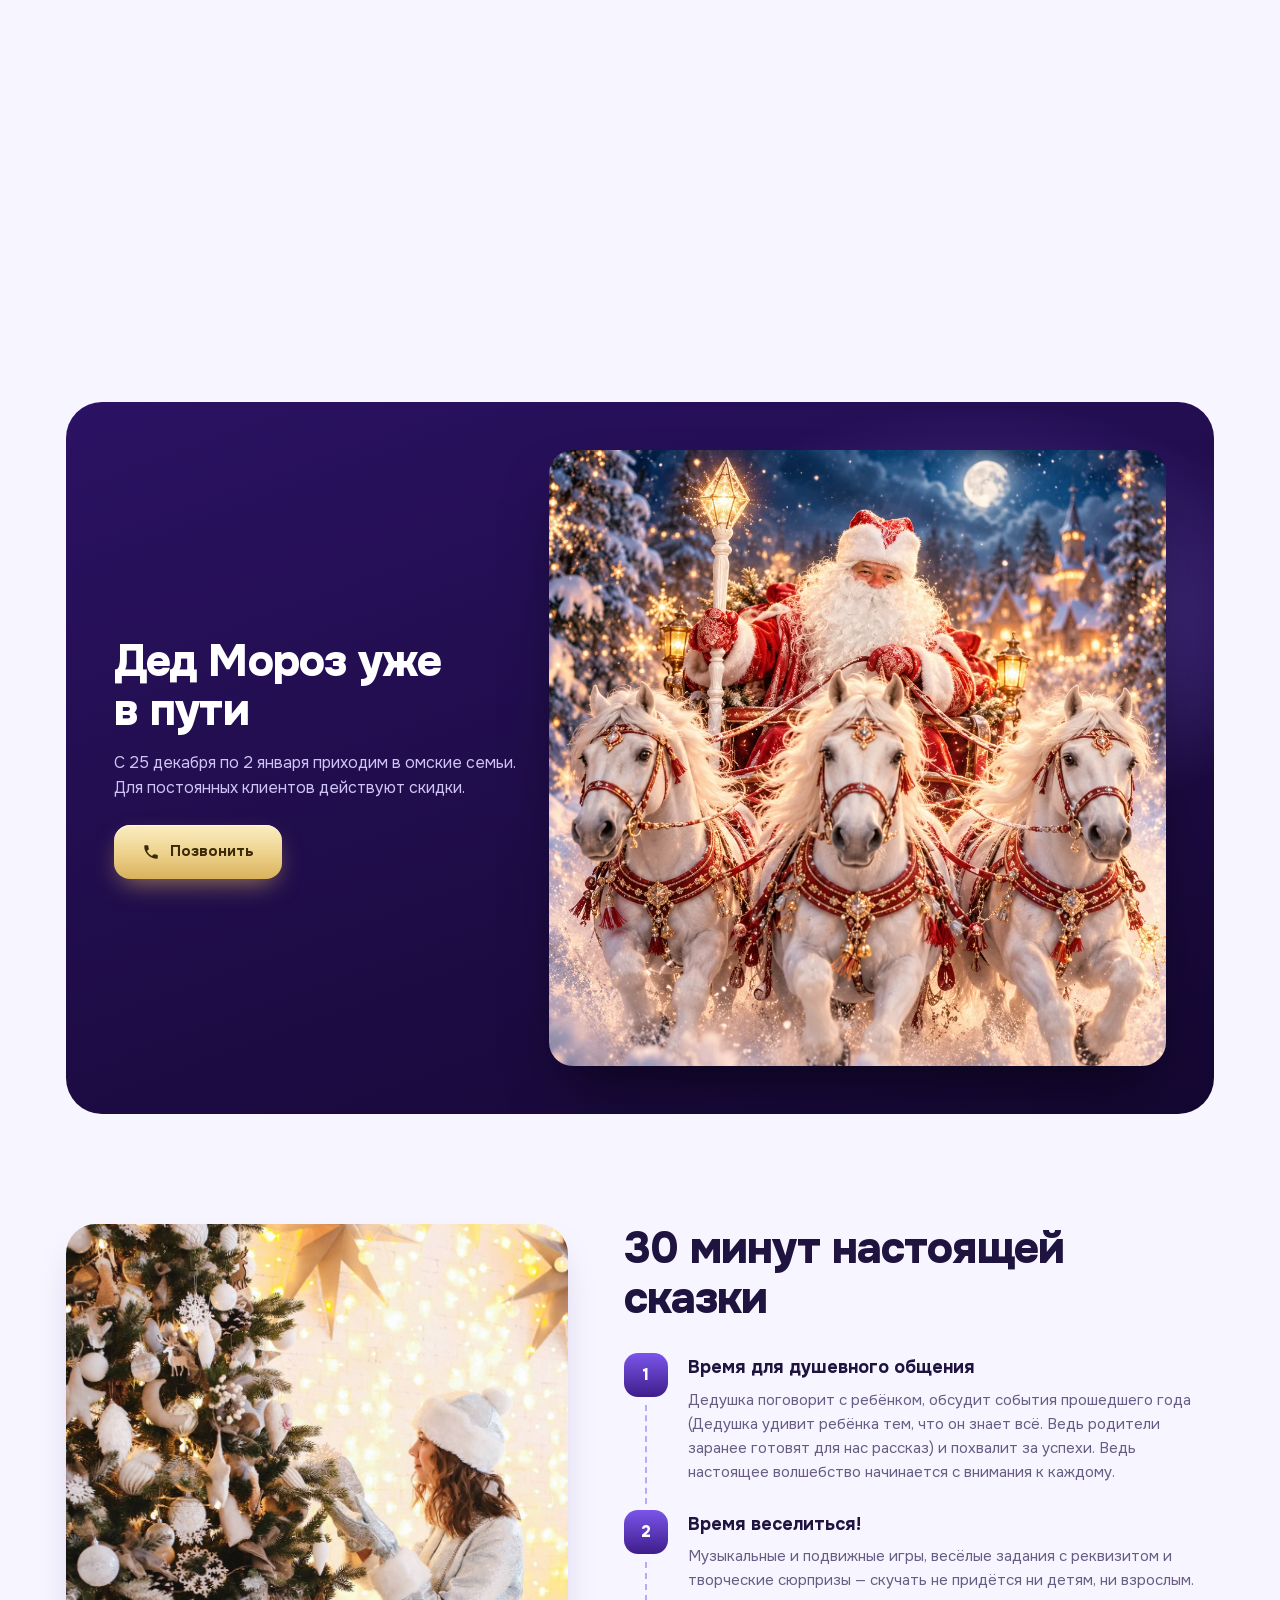
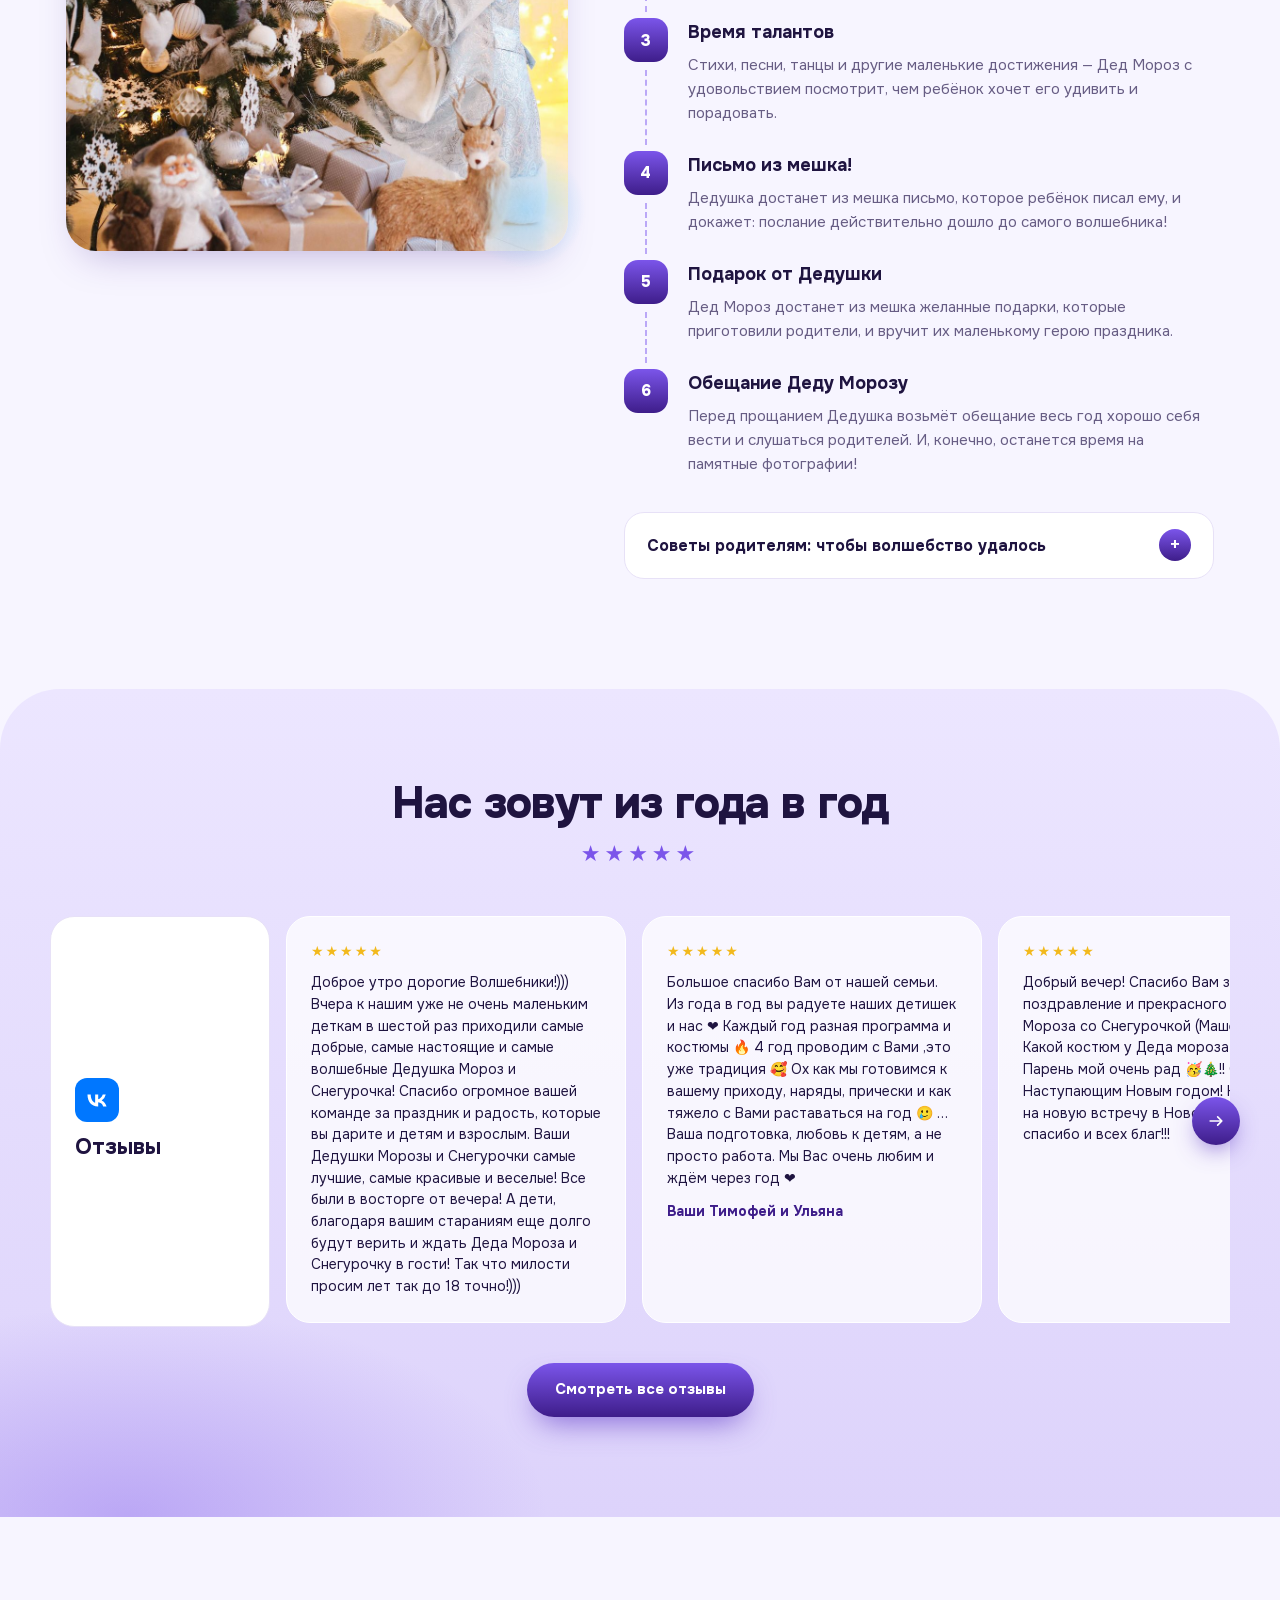
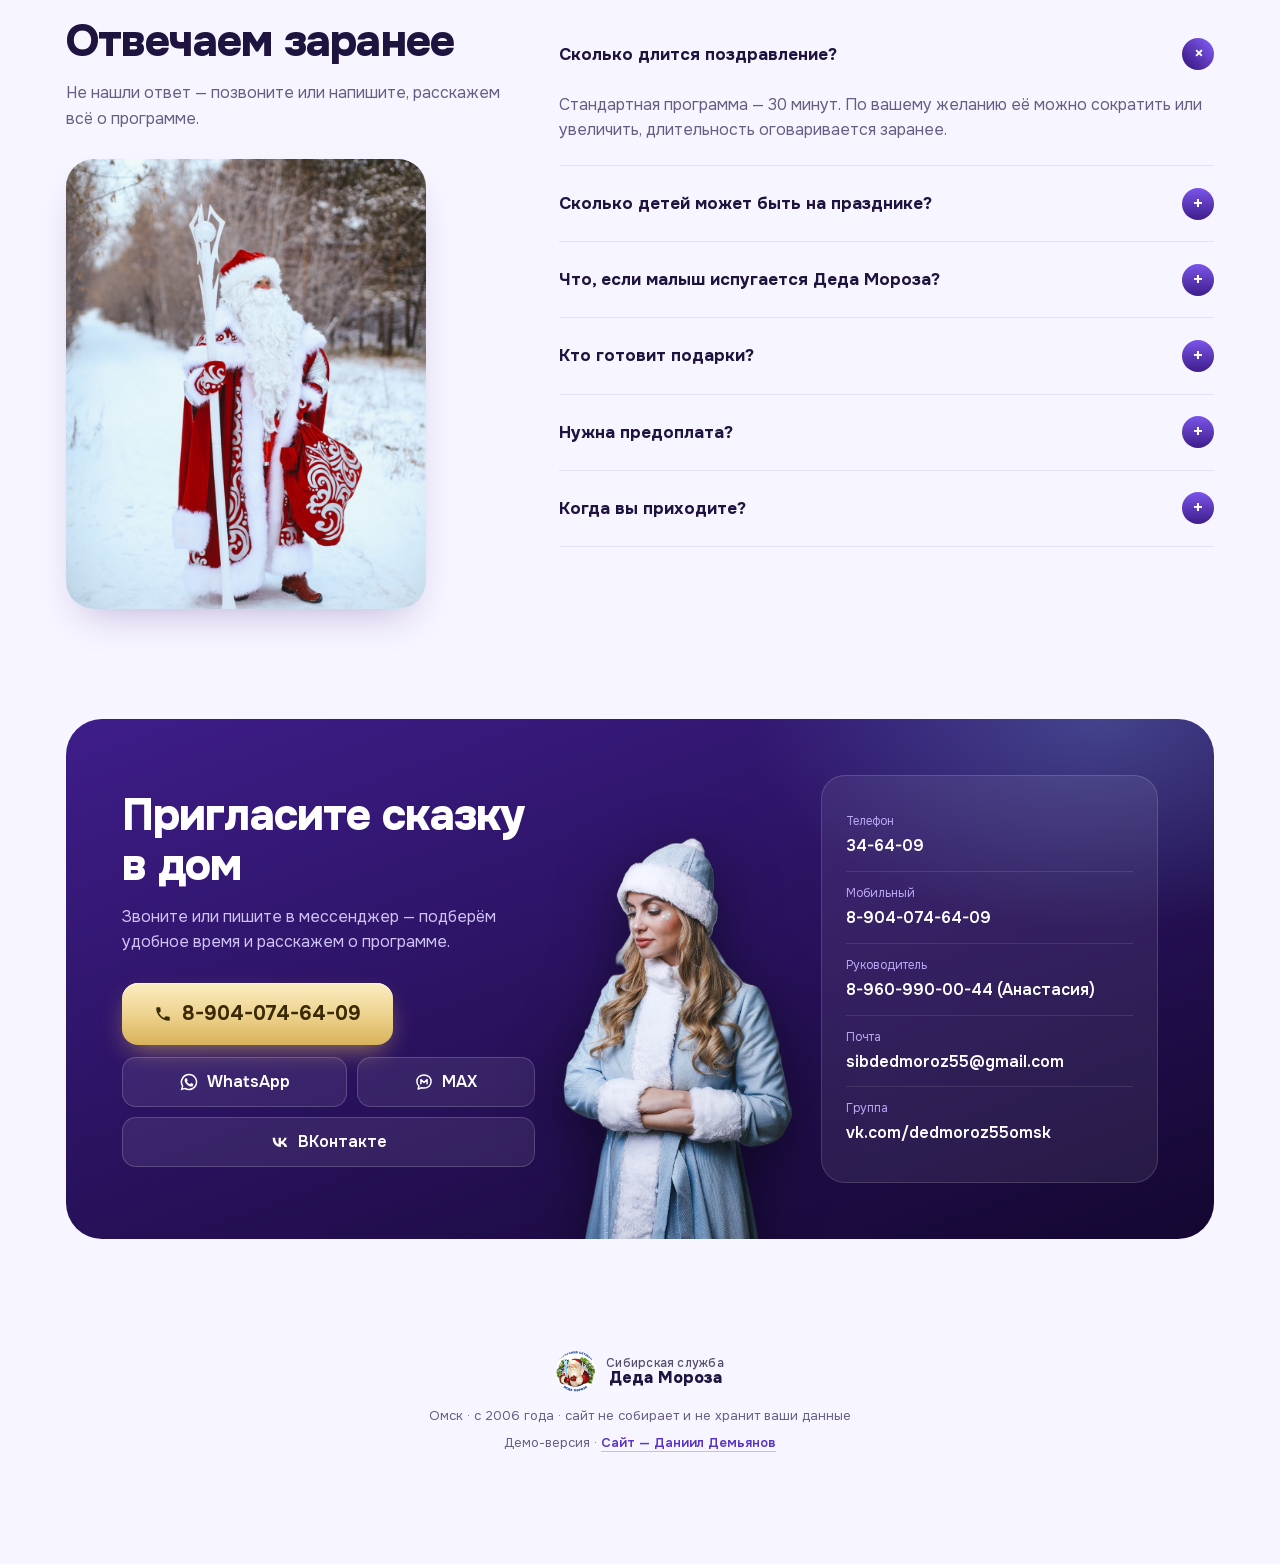
==== commit 06aea061: "Add files via upload" ====
--- a/index.html
+++ b/index.html
@@ -12,7 +12,7 @@
 <meta property="og:type" content="website">
 <meta name="theme-color" content="#1c0b3f">
 <link rel="stylesheet" href="fonts/fonts.css?v=20261024h">
-<link rel="stylesheet" href="style.css?v=20261024k">
+<link rel="stylesheet" href="style.css?v=20261024l">
 <link rel="icon" href="img/logo.png" type="image/png">
 <script type="application/ld+json">{"@context":"https://schema.org","@type":"EntertainmentBusiness","name":"Сибирская служба Деда Мороза","description":"Дед Мороз и Снегурочка на дом в Омске, с 2006 года","address":{"@type":"PostalAddress","addressLocality":"Омск","streetAddress":"пр-кт Комарова, 21/2, офис 13"},"telephone":["+7 3812 34-64-09","+7 904 074-64-09"],"email":"sibdedmoroz55@gmail.com","priceRange":"4500–7500 ₽","sameAs":["https://vk.com/dedmoroz55omsk"]}</script>
 </head>
@@ -77,7 +77,7 @@
       <a href="tel:+79040746409" class="btn btn-gold"><svg><use href="#i-phone"/></svg><span>Позвонить</span></a>
       <div class="msg">
         <a href="https://wa.me/79040746409" target="_blank" rel="noopener" aria-label="WhatsApp"><svg><use href="#i-wa"/></svg></a>
-        <a href="#" target="_blank" rel="noopener" aria-label="MAX" class="max-link" hidden><svg><use href="#i-max"/></svg></a>
+        <a href="https://max.ru/u/f9LHodD0cOKOij3N2TdNWrOCxnWjn-cac4DPD68e65Dy9YnGT-Q1hxcM1KI" target="_blank" rel="noopener" aria-label="MAX" class="max-link"><svg><use href="#i-max"/></svg></a>
         <a href="https://vk.me/dedmoroz55omsk" target="_blank" rel="noopener" aria-label="ВКонтакте"><svg><use href="#i-vk"/></svg></a>
       </div>
     </div>
@@ -262,7 +262,7 @@
       <a href="tel:+79040746409" class="btn btn-gold btn-big"><svg><use href="#i-phone"/></svg><span>8-904-074-64-09</span></a>
       <div class="msg msg-big">
         <a href="https://wa.me/79040746409" target="_blank" rel="noopener"><svg><use href="#i-wa"/></svg>WhatsApp</a>
-        <a href="#" target="_blank" rel="noopener" class="max-link" hidden><svg><use href="#i-max"/></svg>MAX</a>
+        <a href="https://max.ru/u/f9LHodD0cOKOij3N2TdNWrOCxnWjn-cac4DPD68e65Dy9YnGT-Q1hxcM1KI" target="_blank" rel="noopener" class="max-link"><svg><use href="#i-max"/></svg>MAX</a>
         <a href="https://vk.me/dedmoroz55omsk" target="_blank" rel="noopener"><svg><use href="#i-vk"/></svg>ВКонтакте</a>
       </div>
     </div>
